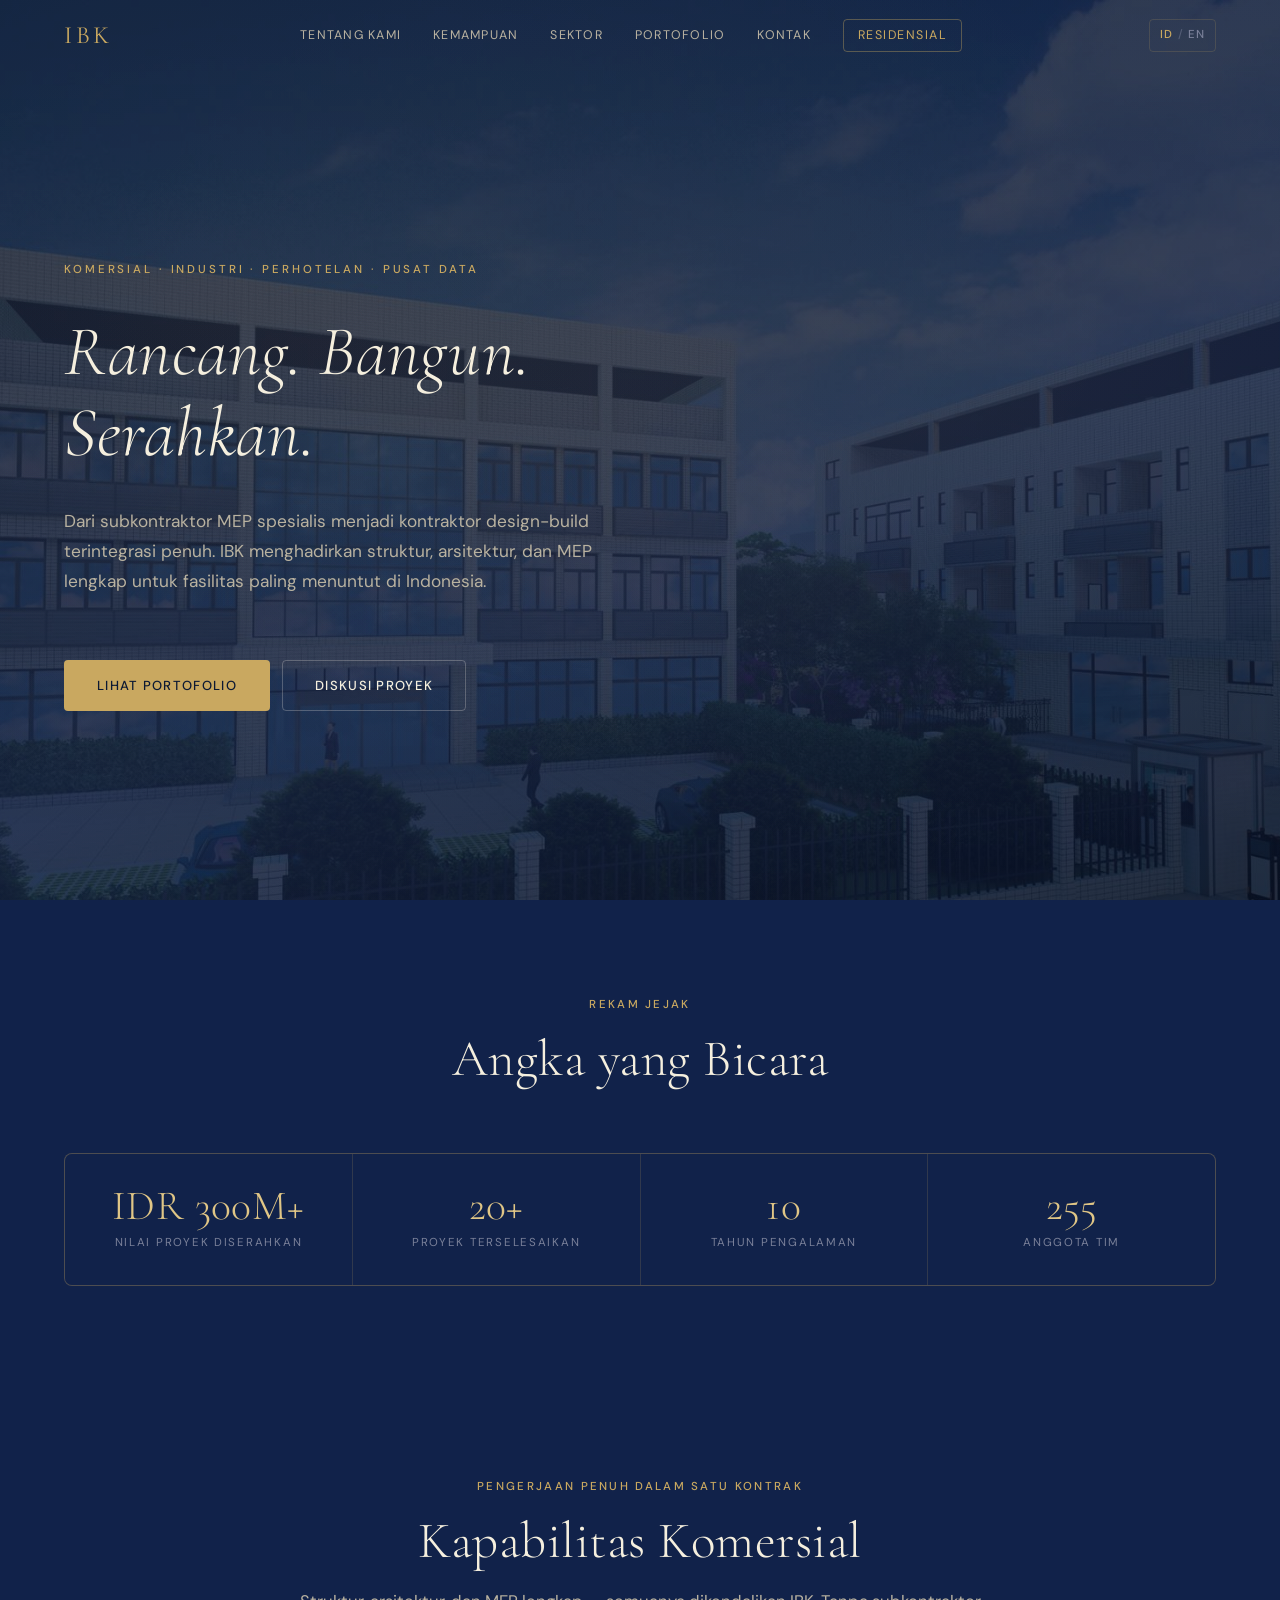
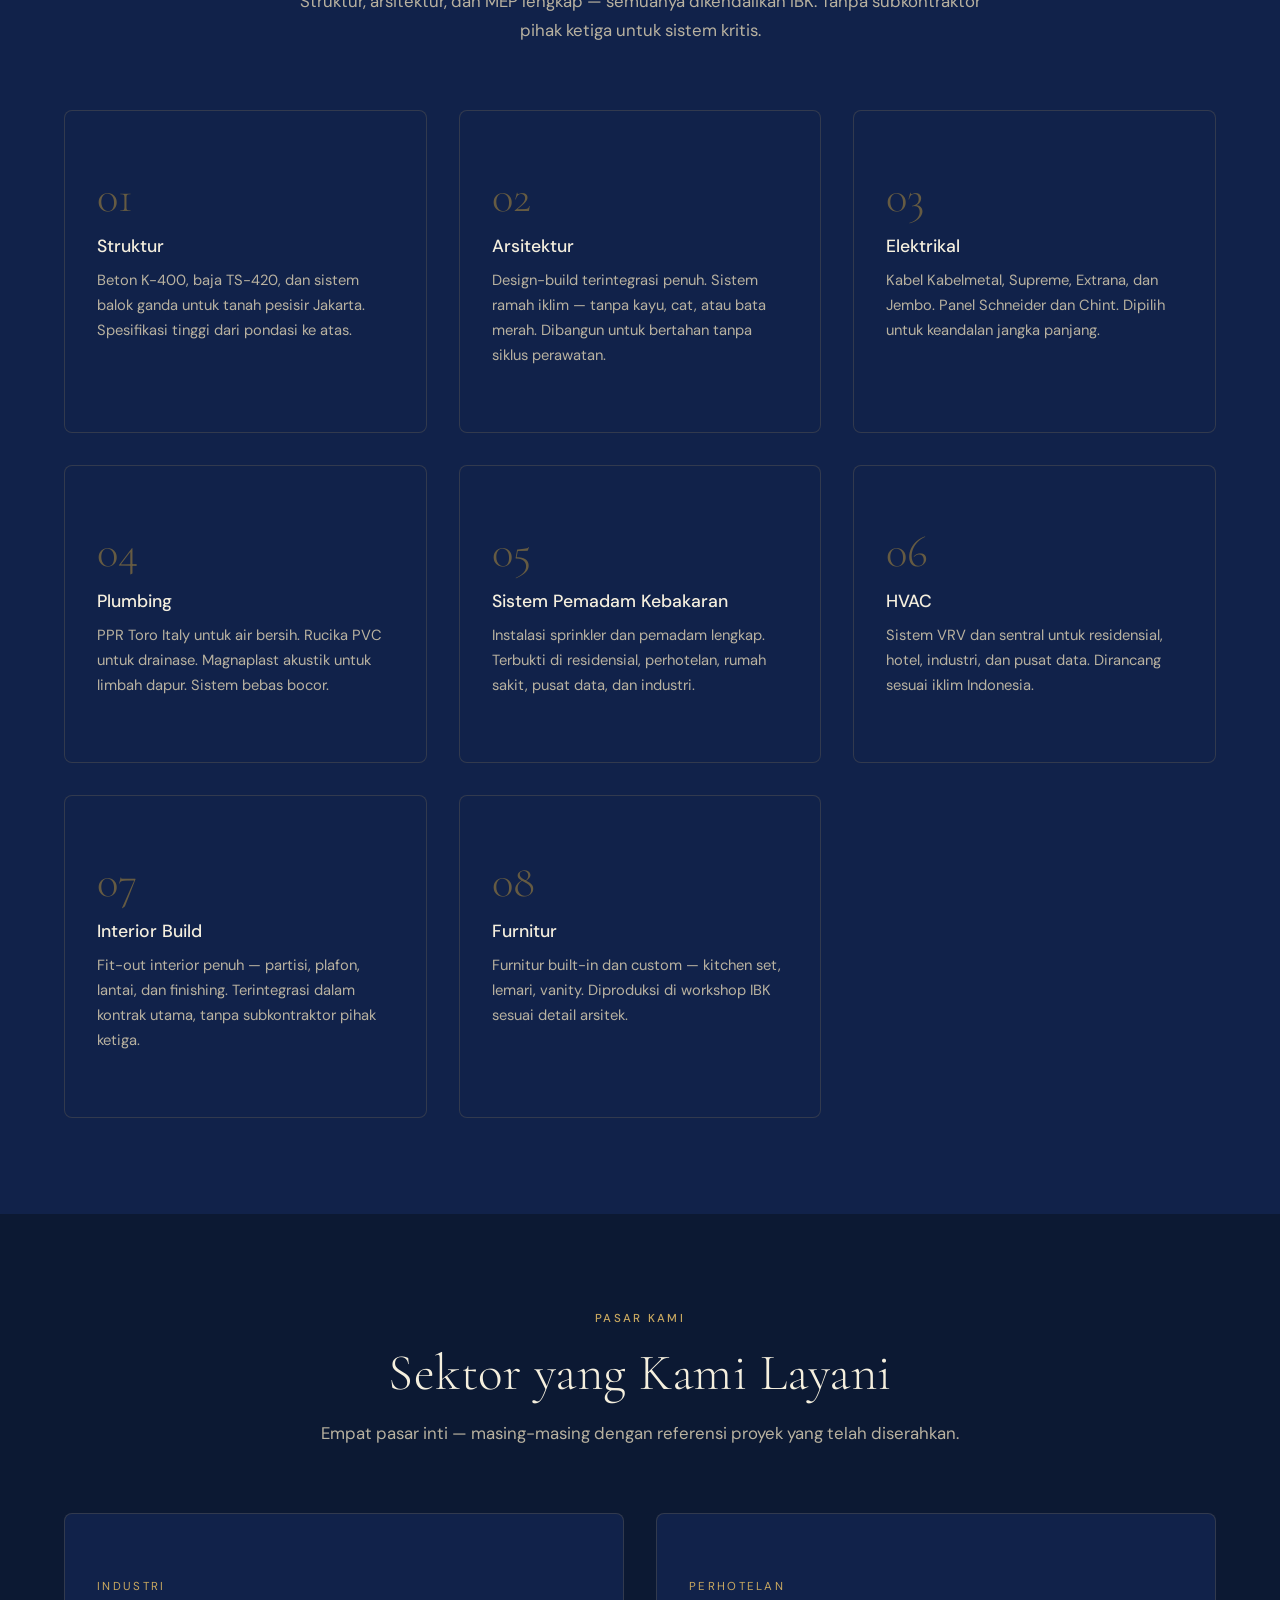
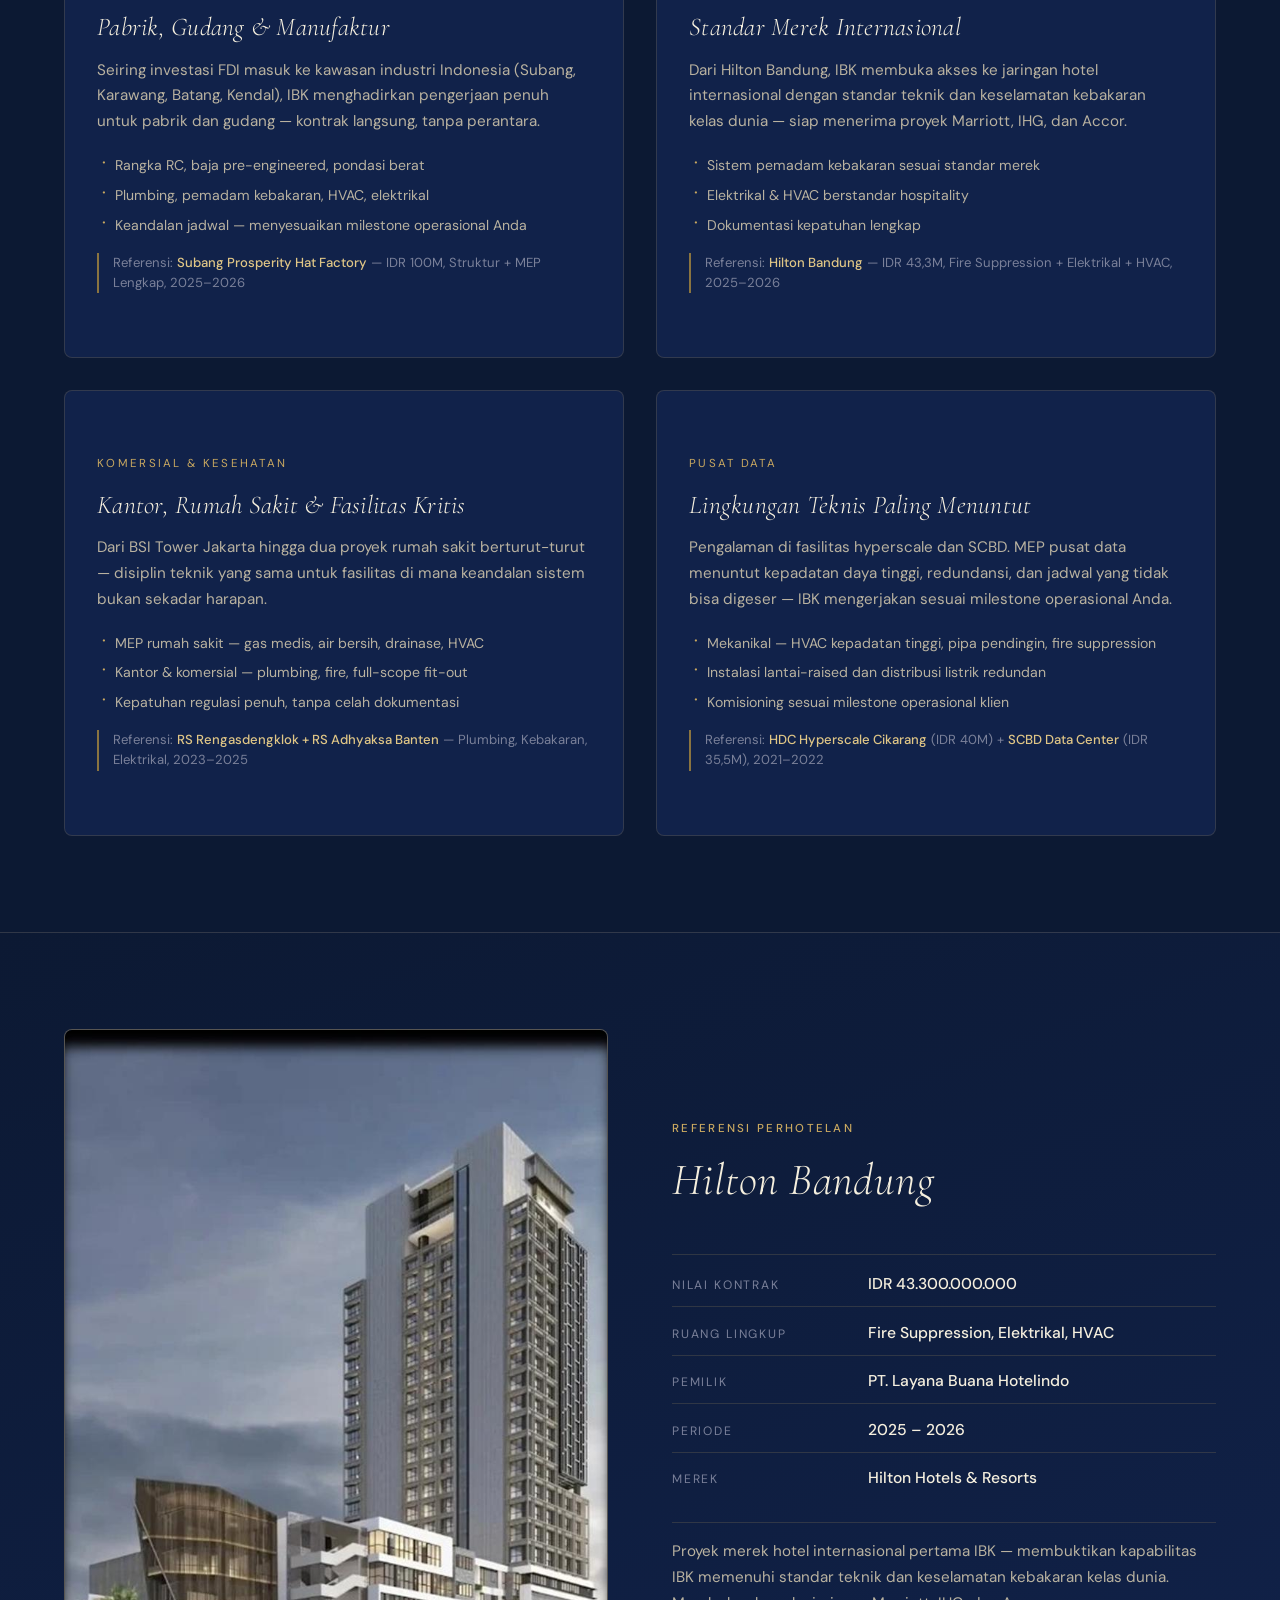
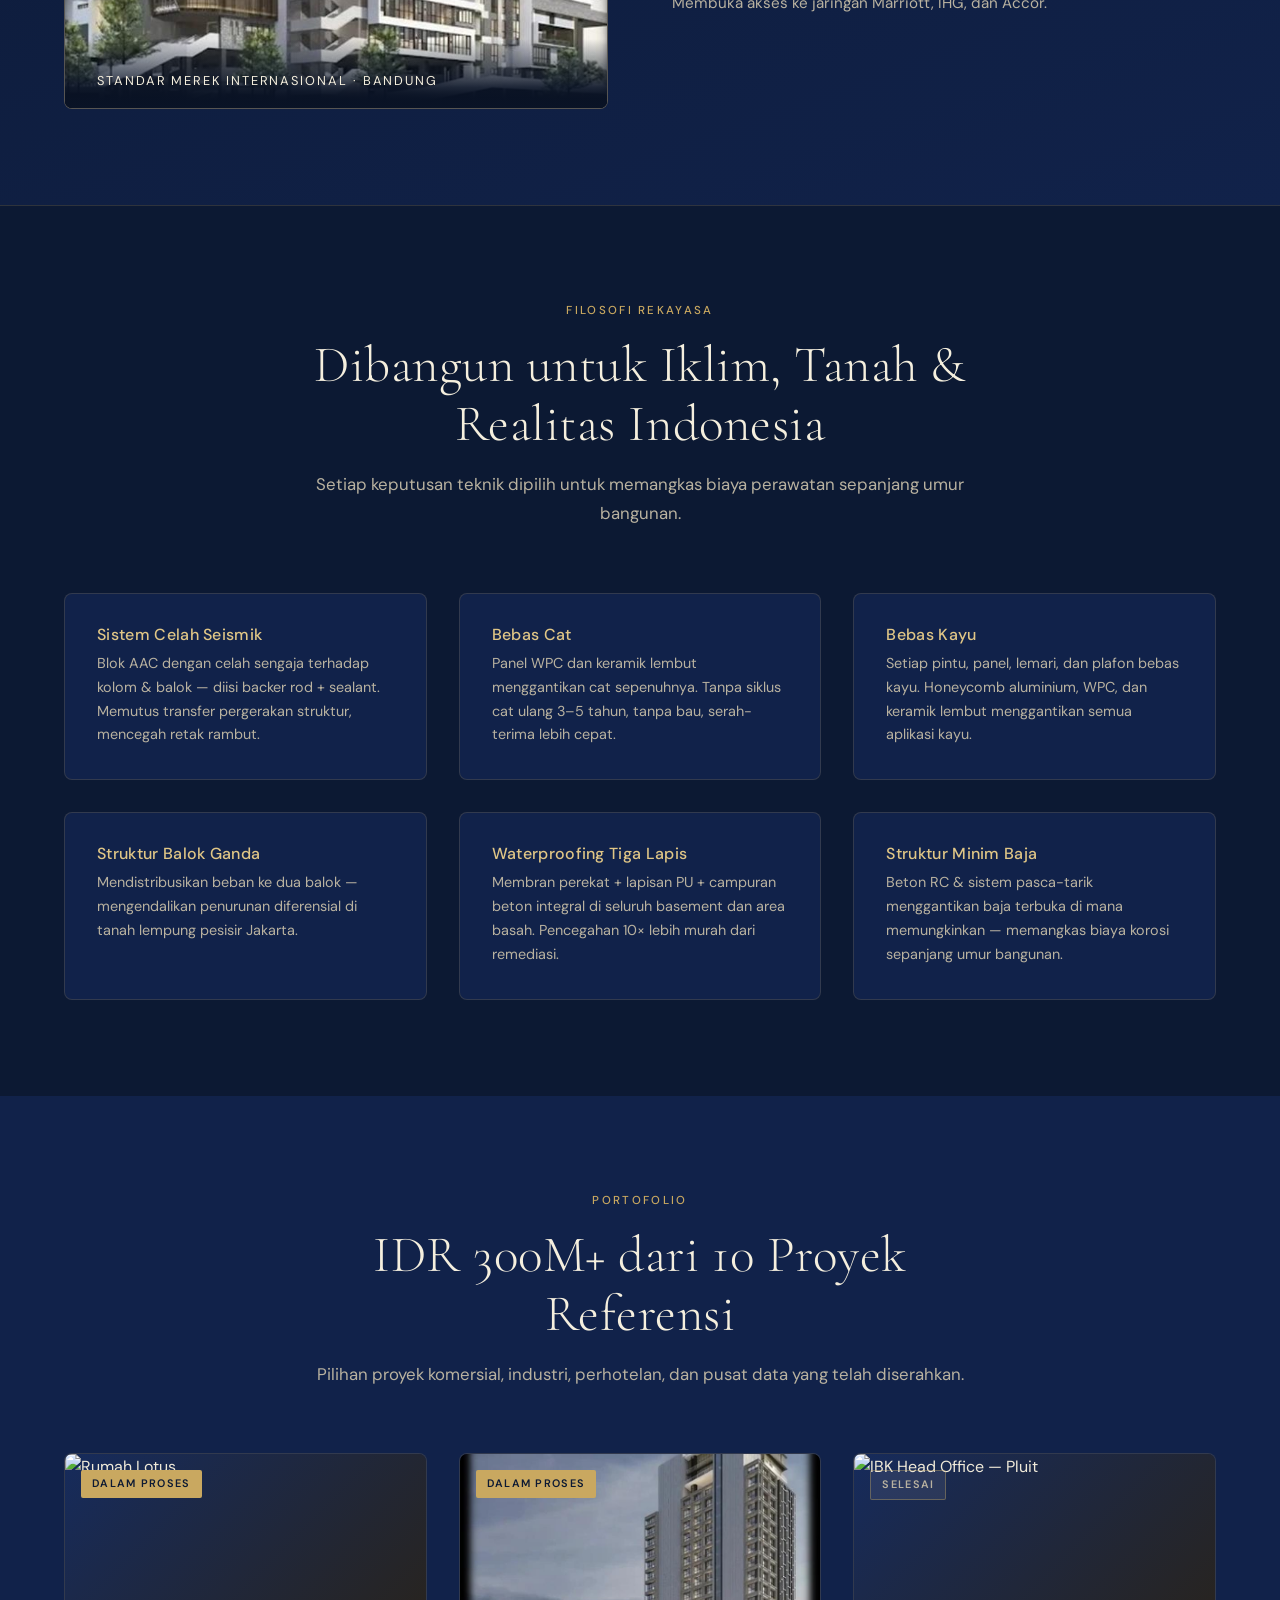
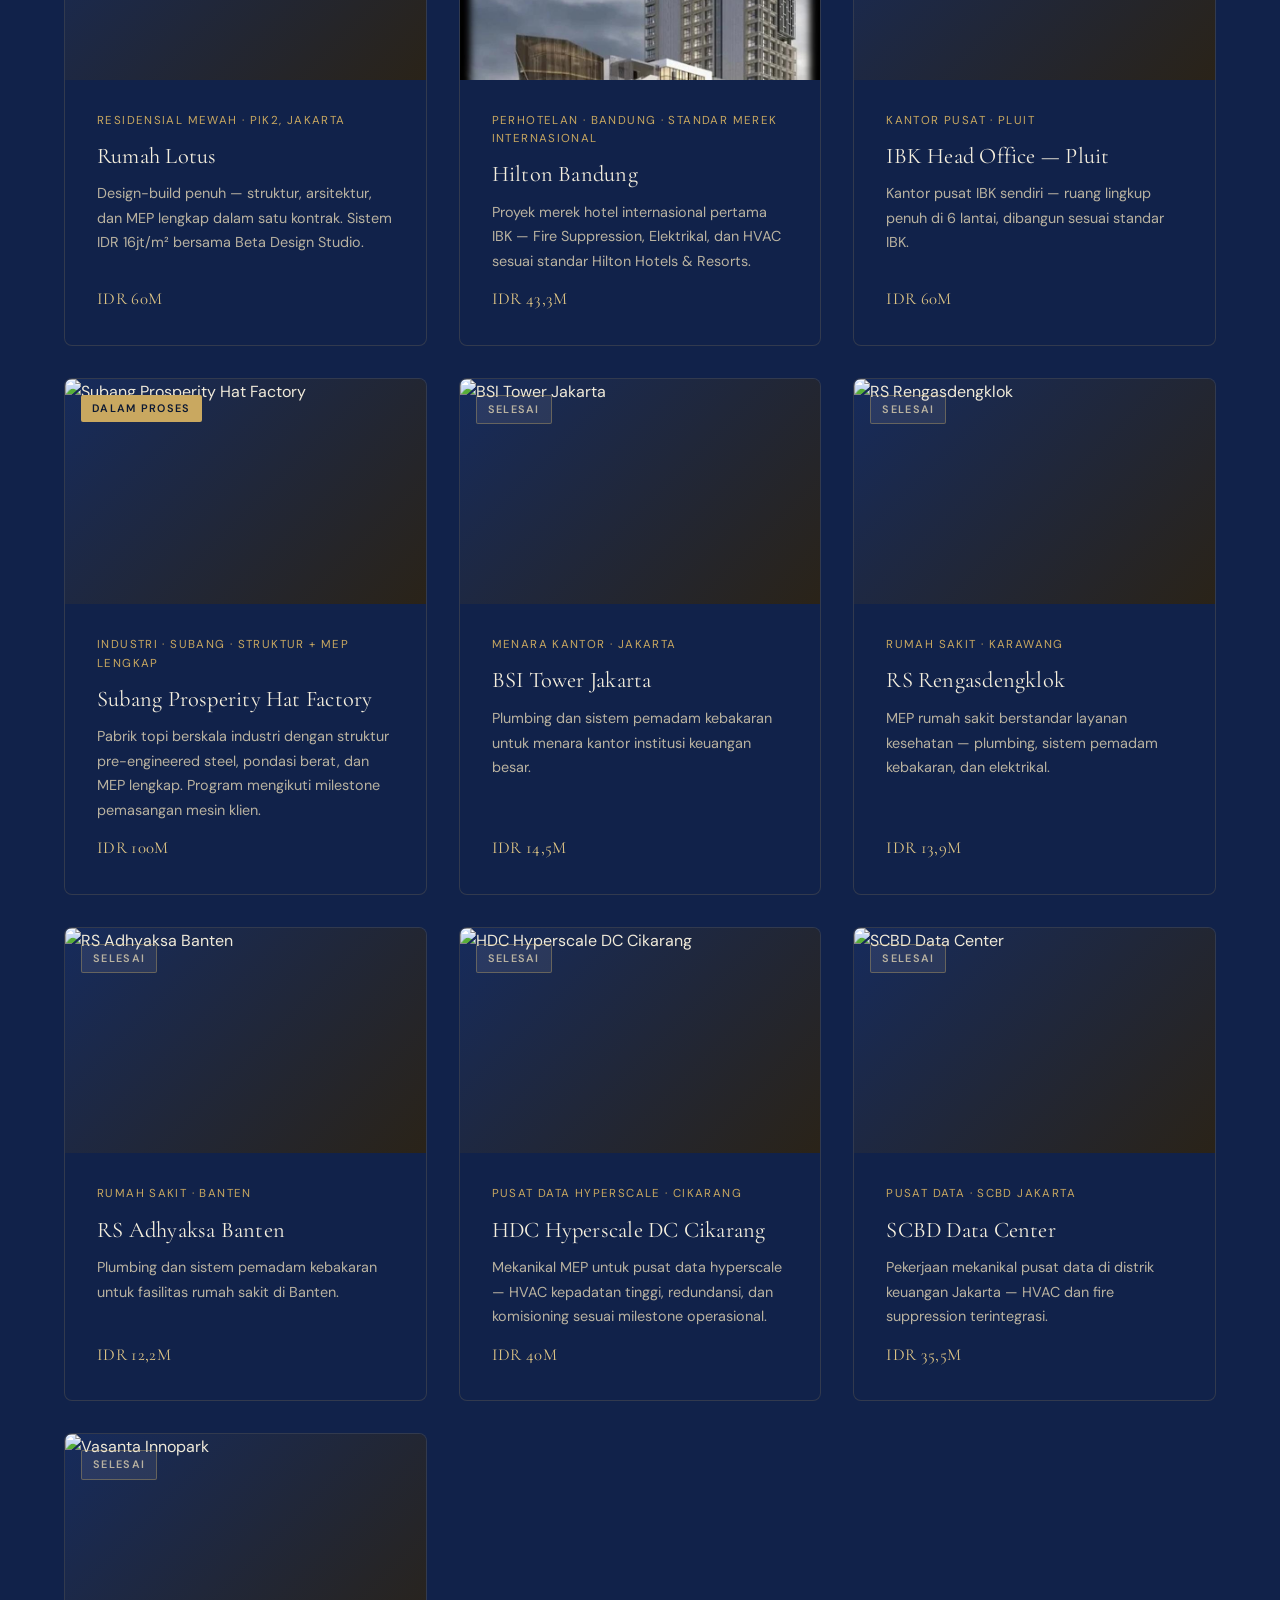
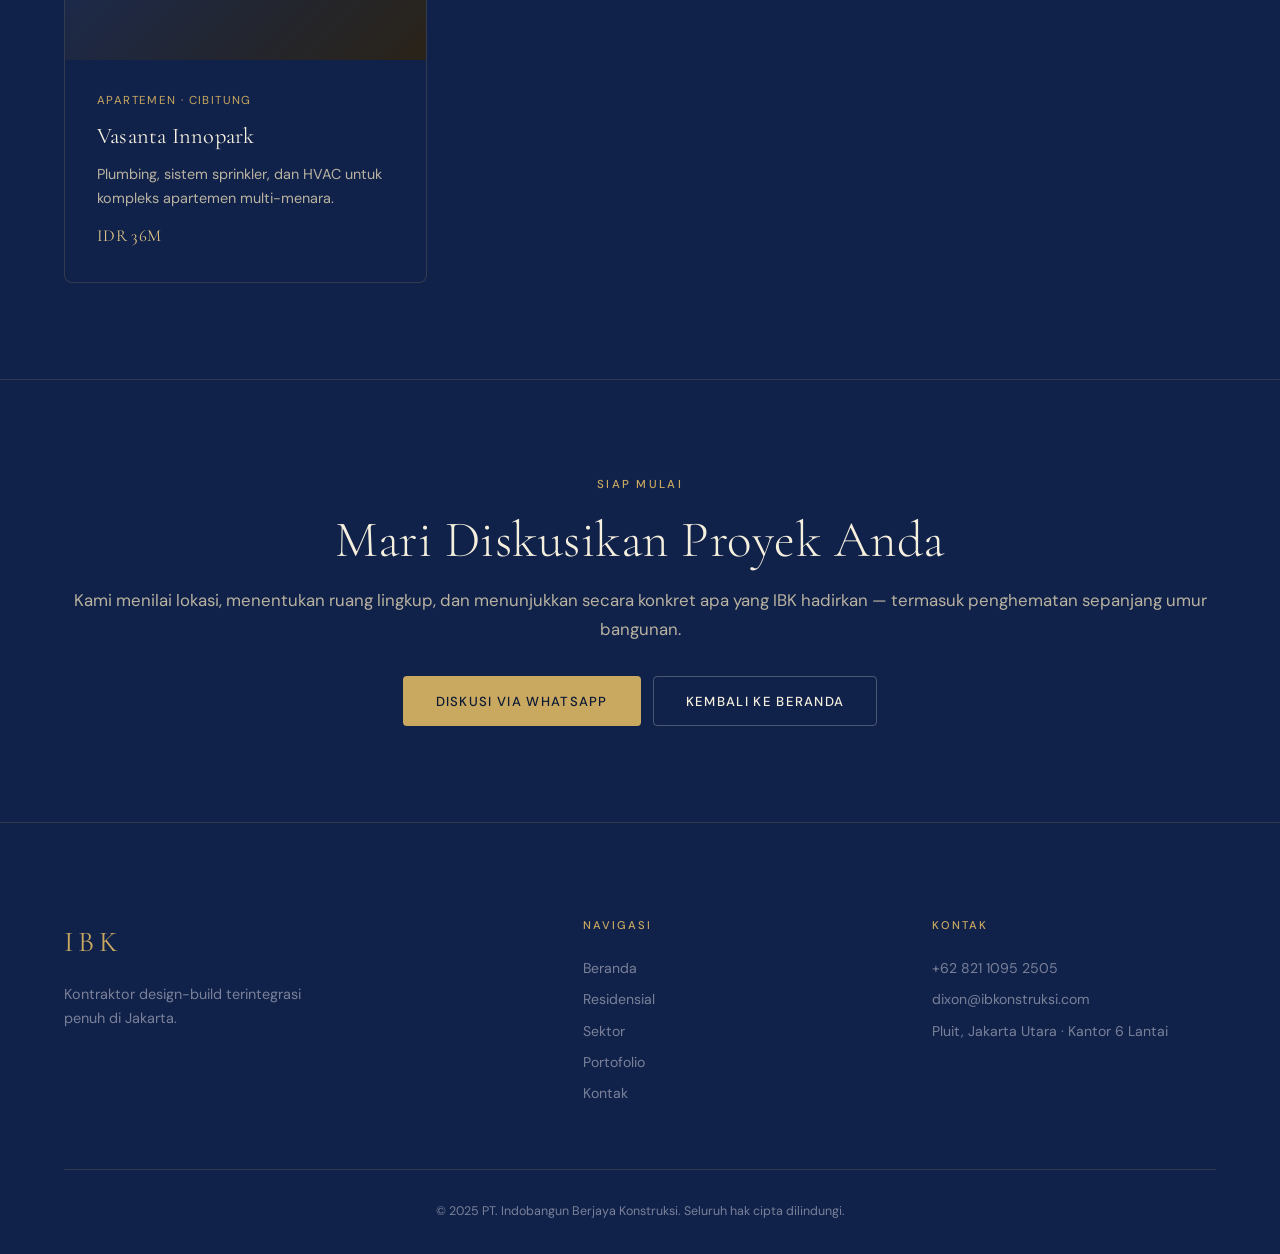
==== commercial.html @ 99d88807 "feat: add Interior Build + Furniture capabilities" ====
<!DOCTYPE html>
<html lang="id">
<head>
  <meta charset="UTF-8">
  <meta name="viewport" content="width=device-width, initial-scale=1.0">
  <meta name="description" content="IBK Komersial — kontraktor design-build untuk industri, perhotelan, rumah sakit, pusat data, dan perkantoran. IDR 300M+ proyek diserahkan.">
  <title>IBK Komersial — Industri · Perhotelan · Pusat Data</title>
  <link rel="preconnect" href="https://fonts.googleapis.com">
  <link rel="preconnect" href="https://fonts.gstatic.com" crossorigin>
  <link href="https://fonts.googleapis.com/css2?family=Cormorant+Garamond:ital,wght@0,300;0,400;0,600;1,300;1,400&family=DM+Sans:opsz,wght@9..40,300;9..40,400;9..40,500&display=swap" rel="stylesheet">
  <link rel="stylesheet" href="css/base.css">
  <link rel="stylesheet" href="css/components.css">
  <link rel="stylesheet" href="css/pages.css">
</head>
<body>

  <!-- NAV -->
  <nav class="nav" id="main-nav" role="navigation" aria-label="Main navigation">
    <div class="nav__container">
      <a href="index.html" class="nav__logo" aria-label="IBK Home">IBK</a>
      <div class="nav__links" id="nav-links">
        <a href="#stats"      class="nav__link" data-i18n="nav.about">Tentang Kami</a>
        <a href="#capabilities" class="nav__link" data-i18n="nav.capabilities">Kemampuan</a>
        <a href="#sectors"    class="nav__link" data-i18n="nav.sectors">Sektor</a>
        <a href="#portfolio"  class="nav__link" data-i18n="nav.portfolio">Portofolio</a>
        <a href="#contact"    class="nav__link" data-i18n="nav.contact">Kontak</a>
        <a href="residential.html" class="nav__link nav__link--alt" data-i18n="nav.residential">Residensial</a>
      </div>
      <div class="nav__actions">
        <button class="lang-toggle" id="lang-toggle" aria-label="Toggle language / Ganti bahasa">
          <span class="lang-toggle__option active" id="lang-id">ID</span>
          <span class="lang-toggle__divider">/</span>
          <span class="lang-toggle__option" id="lang-en">EN</span>
        </button>
        <button class="nav__hamburger" id="nav-hamburger" aria-label="Open menu" aria-expanded="false">
          <span></span><span></span><span></span>
        </button>
      </div>
    </div>
  </nav>

  <!-- HERO -->
  <section class="hero commercial-hero" id="hero" aria-label="Commercial Hero">
    <div class="hero__bg" aria-hidden="true">
      <img src="images/commercial/commercial-hero.jpg" alt="" class="hero__bg-img" loading="eager">
    </div>
    <div class="container">
      <div class="hero__content">
        <p class="hero__eyebrow" data-i18n="com.hero.eyebrow">Komersial · Industri · Perhotelan · Pusat Data</p>
        <h1 class="hero__headline" data-i18n="com.hero.headline">Rancang. Bangun.<br>Serahkan.</h1>
        <p class="hero__sub" data-i18n="com.hero.sub">Dari subkontraktor MEP spesialis menjadi kontraktor design-build terintegrasi penuh. IBK menghadirkan struktur, arsitektur, dan MEP lengkap untuk fasilitas paling menuntut di Indonesia.</p>
        <div class="hero__cta-group">
          <a href="#portfolio" class="btn btn--primary" data-i18n="com.hero.cta1">Lihat Portofolio</a>
          <a href="#contact"   class="btn btn--ghost"   data-i18n="com.hero.cta2">Diskusi Proyek</a>
        </div>
      </div>
    </div>
  </section>

  <!-- STATS -->
  <section class="section com-stats" id="stats">
    <div class="container">
      <div class="section__header">
        <p class="section__eyebrow" data-i18n="com.stats.eyebrow">Rekam Jejak</p>
        <h2 class="section__title" data-i18n="com.stats.title">Angka yang Bicara</h2>
      </div>
      <div class="com-stats-grid">
        <div class="com-stat">
          <div class="com-stat__value" data-i18n="com.stats.s1_val">IDR 300M+</div>
          <div class="com-stat__label" data-i18n="com.stats.s1_lbl">Nilai Proyek Diserahkan</div>
        </div>
        <div class="com-stat">
          <div class="com-stat__value" data-i18n="com.stats.s2_val">20+</div>
          <div class="com-stat__label" data-i18n="com.stats.s2_lbl">Proyek Terselesaikan</div>
        </div>
        <div class="com-stat">
          <div class="com-stat__value" data-i18n="com.stats.s3_val">10</div>
          <div class="com-stat__label" data-i18n="com.stats.s3_lbl">Tahun Pengalaman</div>
        </div>
        <div class="com-stat">
          <div class="com-stat__value" data-i18n="com.stats.s4_val">255</div>
          <div class="com-stat__label" data-i18n="com.stats.s4_lbl">Anggota Tim</div>
        </div>
      </div>
    </div>
  </section>

  <!-- CAPABILITIES -->
  <section class="section capabilities" id="capabilities">
    <div class="container">
      <div class="section__header">
        <p class="section__eyebrow" data-i18n="com.cap.eyebrow">Pengerjaan Penuh dalam Satu Kontrak</p>
        <h2 class="section__title" data-i18n="com.cap.title">Kapabilitas Komersial</h2>
        <p class="section__lead" data-i18n="com.cap.lead">Struktur, arsitektur, dan MEP lengkap — semuanya dikendalikan IBK. Tanpa subkontraktor pihak ketiga untuk sistem kritis.</p>
      </div>
      <div class="diff-grid">
        <article class="diff-card">
          <div class="diff-card__icon" aria-hidden="true">01</div>
          <h3 class="diff-card__title" data-i18n="com.cap.c1_title">Struktur</h3>
          <p class="diff-card__text" data-i18n="com.cap.c1_text">Beton K-400, baja TS-420, dan sistem balok ganda untuk tanah pesisir Jakarta. Spesifikasi tinggi dari pondasi ke atas.</p>
        </article>
        <article class="diff-card">
          <div class="diff-card__icon" aria-hidden="true">02</div>
          <h3 class="diff-card__title" data-i18n="com.cap.c2_title">Arsitektur</h3>
          <p class="diff-card__text" data-i18n="com.cap.c2_text">Design-build terintegrasi penuh. Sistem ramah iklim — tanpa kayu, cat, atau bata merah.</p>
        </article>
        <article class="diff-card">
          <div class="diff-card__icon" aria-hidden="true">03</div>
          <h3 class="diff-card__title" data-i18n="com.cap.c3_title">Elektrikal</h3>
          <p class="diff-card__text" data-i18n="com.cap.c3_text">Kabel Kabelmetal, Supreme, Extrana, dan Jembo. Panel Schneider dan Chint. Dipilih untuk keandalan jangka panjang.</p>
        </article>
        <article class="diff-card">
          <div class="diff-card__icon" aria-hidden="true">04</div>
          <h3 class="diff-card__title" data-i18n="com.cap.c4_title">Plumbing</h3>
          <p class="diff-card__text" data-i18n="com.cap.c4_text">PPR Toro Italy untuk air bersih. Rucika PVC untuk drainase. Magnaplast akustik untuk limbah dapur.</p>
        </article>
        <article class="diff-card">
          <div class="diff-card__icon" aria-hidden="true">05</div>
          <h3 class="diff-card__title" data-i18n="com.cap.c5_title">Sistem Pemadam Kebakaran</h3>
          <p class="diff-card__text" data-i18n="com.cap.c5_text">Instalasi sprinkler dan pemadam lengkap. Terbukti di residensial, perhotelan, rumah sakit, pusat data, dan industri.</p>
        </article>
        <article class="diff-card">
          <div class="diff-card__icon" aria-hidden="true">06</div>
          <h3 class="diff-card__title" data-i18n="com.cap.c6_title">HVAC</h3>
          <p class="diff-card__text" data-i18n="com.cap.c6_text">Sistem VRV dan sentral untuk residensial, hotel, industri, dan pusat data.</p>
        </article>
        <article class="diff-card">
          <div class="diff-card__icon" aria-hidden="true">07</div>
          <h3 class="diff-card__title" data-i18n="com.cap.c7_title">Interior Build</h3>
          <p class="diff-card__text" data-i18n="com.cap.c7_text">Fit-out interior penuh — partisi, plafon, lantai, dan finishing. Terintegrasi dalam kontrak utama, tanpa subkontraktor pihak ketiga.</p>
        </article>
        <article class="diff-card">
          <div class="diff-card__icon" aria-hidden="true">08</div>
          <h3 class="diff-card__title" data-i18n="com.cap.c8_title">Furnitur</h3>
          <p class="diff-card__text" data-i18n="com.cap.c8_text">Furnitur built-in dan custom — kitchen set, lemari, vanity. Diproduksi di workshop IBK sesuai detail arsitek.</p>
        </article>
      </div>
    </div>
  </section>

  <!-- SECTORS -->
  <section class="section com-sectors" id="sectors">
    <div class="container">
      <div class="section__header">
        <p class="section__eyebrow" data-i18n="com.sect.eyebrow">Pasar Kami</p>
        <h2 class="section__title" data-i18n="com.sect.title">Sektor yang Kami Layani</h2>
        <p class="section__lead" data-i18n="com.sect.lead">Empat pasar inti — masing-masing dengan referensi proyek yang telah diserahkan.</p>
      </div>
      <div class="sector-grid">

        <article class="sector-card">
          <p class="sector-card__eyebrow" data-i18n="com.sect.ind_eyebrow">Industri</p>
          <h3 class="sector-card__title" data-i18n="com.sect.ind_title">Pabrik, Gudang &amp; Manufaktur</h3>
          <p class="sector-card__text" data-i18n="com.sect.ind_text">Seiring investasi FDI masuk ke kawasan industri Indonesia (Subang, Karawang, Batang, Kendal), IBK menghadirkan pengerjaan penuh untuk pabrik dan gudang — kontrak langsung, tanpa perantara.</p>
          <ul class="sector-card__list">
            <li data-i18n="com.sect.ind_l1">Rangka RC, baja pre-engineered, pondasi berat</li>
            <li data-i18n="com.sect.ind_l2">Plumbing, pemadam kebakaran, HVAC, elektrikal</li>
            <li data-i18n="com.sect.ind_l3">Keandalan jadwal — menyesuaikan milestone operasional Anda</li>
          </ul>
          <p class="sector-card__ref" data-i18n="com.sect.ind_ref">Referensi: <strong>Subang Prosperity Hat Factory</strong> — IDR 100M, Struktur + MEP Lengkap, 2025–2026</p>
        </article>

        <article class="sector-card">
          <p class="sector-card__eyebrow" data-i18n="com.sect.hosp_eyebrow">Perhotelan</p>
          <h3 class="sector-card__title" data-i18n="com.sect.hosp_title">Standar Merek Internasional</h3>
          <p class="sector-card__text" data-i18n="com.sect.hosp_text">Dari Hilton Bandung, IBK membuka akses ke jaringan hotel internasional dengan standar teknik dan keselamatan kebakaran kelas dunia — siap menerima proyek Marriott, IHG, dan Accor.</p>
          <ul class="sector-card__list">
            <li data-i18n="com.sect.hosp_l1">Sistem pemadam kebakaran sesuai standar merek</li>
            <li data-i18n="com.sect.hosp_l2">Elektrikal &amp; HVAC berstandar hospitality</li>
            <li data-i18n="com.sect.hosp_l3">Dokumentasi kepatuhan lengkap</li>
          </ul>
          <p class="sector-card__ref" data-i18n="com.sect.hosp_ref">Referensi: <strong>Hilton Bandung</strong> — IDR 43,3M, Fire Suppression + Elektrikal + HVAC, 2025–2026</p>
        </article>

        <article class="sector-card">
          <p class="sector-card__eyebrow" data-i18n="com.sect.com_eyebrow">Komersial &amp; Kesehatan</p>
          <h3 class="sector-card__title" data-i18n="com.sect.com_title">Kantor, Rumah Sakit &amp; Fasilitas Kritis</h3>
          <p class="sector-card__text" data-i18n="com.sect.com_text">Dari BSI Tower Jakarta hingga dua proyek rumah sakit berturut-turut — disiplin teknik yang sama untuk fasilitas di mana keandalan sistem bukan sekadar harapan.</p>
          <ul class="sector-card__list">
            <li data-i18n="com.sect.com_l1">MEP rumah sakit — gas medis, air bersih, drainase, HVAC</li>
            <li data-i18n="com.sect.com_l2">Kantor &amp; komersial — plumbing, fire, full-scope fit-out</li>
            <li data-i18n="com.sect.com_l3">Kepatuhan regulasi penuh, tanpa celah dokumentasi</li>
          </ul>
          <p class="sector-card__ref" data-i18n="com.sect.com_ref">Referensi: <strong>RS Rengasdengklok + RS Adhyaksa Banten</strong> — Plumbing, Kebakaran, Elektrikal, 2023–2025</p>
        </article>

        <article class="sector-card">
          <p class="sector-card__eyebrow" data-i18n="com.sect.dc_eyebrow">Pusat Data</p>
          <h3 class="sector-card__title" data-i18n="com.sect.dc_title">Lingkungan Teknis Paling Menuntut</h3>
          <p class="sector-card__text" data-i18n="com.sect.dc_text">Pengalaman di fasilitas hyperscale dan SCBD. MEP pusat data menuntut kepadatan daya tinggi, redundansi, dan jadwal yang tidak bisa digeser.</p>
          <ul class="sector-card__list">
            <li data-i18n="com.sect.dc_l1">Mekanikal — HVAC kepadatan tinggi, pipa pendingin, fire suppression</li>
            <li data-i18n="com.sect.dc_l2">Instalasi lantai-raised dan distribusi listrik redundan</li>
            <li data-i18n="com.sect.dc_l3">Komisioning sesuai milestone operasional klien</li>
          </ul>
          <p class="sector-card__ref" data-i18n="com.sect.dc_ref">Referensi: <strong>HDC Hyperscale Cikarang</strong> (IDR 40M) + <strong>SCBD Data Center</strong> (IDR 35,5M), 2021–2022</p>
        </article>

      </div>
    </div>
  </section>

  <!-- FLAGSHIP HOSPITALITY REFERENCE -->
  <section class="section com-flagship" id="flagship" aria-label="Flagship hospitality reference">
    <div class="container">
      <div class="flagship-grid">
        <div class="flagship-media">
          <img src="images/commercial/hilton-bandung.jpg" alt="Hilton Bandung" loading="lazy">
          <p class="flagship-media__caption" data-i18n="com.flag.caption">Standar Merek Internasional · Bandung</p>
        </div>
        <div class="flagship-body">
          <p class="section__eyebrow" data-i18n="com.flag.eyebrow">Referensi Perhotelan</p>
          <h2 class="section__title" data-i18n="com.flag.title">Hilton Bandung</h2>
          <dl class="flagship-dl">
            <div><dt data-i18n="com.flag.l_value">Nilai Kontrak</dt><dd data-i18n="com.flag.v_value">IDR 43.300.000.000</dd></div>
            <div><dt data-i18n="com.flag.l_scope">Ruang Lingkup</dt><dd data-i18n="com.flag.v_scope">Fire Suppression, Elektrikal, HVAC</dd></div>
            <div><dt data-i18n="com.flag.l_owner">Pemilik</dt><dd data-i18n="com.flag.v_owner">PT. Layana Buana Hotelindo</dd></div>
            <div><dt data-i18n="com.flag.l_period">Periode</dt><dd data-i18n="com.flag.v_period">2025 – 2026</dd></div>
            <div><dt data-i18n="com.flag.l_brand">Merek</dt><dd data-i18n="com.flag.v_brand">Hilton Hotels &amp; Resorts</dd></div>
          </dl>
          <p class="flagship-significance" data-i18n="com.flag.significance">Proyek merek hotel internasional pertama IBK — membuktikan kapabilitas IBK memenuhi standar teknik dan keselamatan kebakaran kelas dunia. Membuka akses ke jaringan Marriott, IHG, dan Accor.</p>
        </div>
      </div>
    </div>
  </section>

  <!-- ENGINEERING -->
  <section class="section com-engineering" id="engineering">
    <div class="container">
      <div class="section__header">
        <p class="section__eyebrow" data-i18n="com.eng.eyebrow">Filosofi Rekayasa</p>
        <h2 class="section__title" data-i18n="com.eng.title">Dibangun untuk Iklim, Tanah &amp; Realitas Indonesia</h2>
        <p class="section__lead" data-i18n="com.eng.lead">Setiap keputusan teknik dipilih untuk memangkas biaya perawatan sepanjang umur bangunan.</p>
      </div>
      <div class="eng-grid">
        <article class="eng-card"><h3 class="eng-card__title" data-i18n="com.eng.e1_title">Sistem Celah Seismik</h3><p class="eng-card__text" data-i18n="com.eng.e1_text">Blok AAC dengan celah sengaja terhadap kolom &amp; balok — diisi backer rod + sealant.</p></article>
        <article class="eng-card"><h3 class="eng-card__title" data-i18n="com.eng.e2_title">Bebas Cat</h3><p class="eng-card__text" data-i18n="com.eng.e2_text">Panel WPC dan keramik lembut menggantikan cat sepenuhnya.</p></article>
        <article class="eng-card"><h3 class="eng-card__title" data-i18n="com.eng.e3_title">Bebas Kayu</h3><p class="eng-card__text" data-i18n="com.eng.e3_text">Setiap pintu, panel, lemari, dan plafon bebas kayu.</p></article>
        <article class="eng-card"><h3 class="eng-card__title" data-i18n="com.eng.e4_title">Struktur Balok Ganda</h3><p class="eng-card__text" data-i18n="com.eng.e4_text">Mendistribusikan beban ke dua balok — mengendalikan penurunan diferensial.</p></article>
        <article class="eng-card"><h3 class="eng-card__title" data-i18n="com.eng.e5_title">Waterproofing Tiga Lapis</h3><p class="eng-card__text" data-i18n="com.eng.e5_text">Membran perekat + lapisan PU + campuran beton integral.</p></article>
        <article class="eng-card"><h3 class="eng-card__title" data-i18n="com.eng.e6_title">Struktur Minim Baja</h3><p class="eng-card__text" data-i18n="com.eng.e6_text">Beton RC &amp; sistem pasca-tarik menggantikan baja terbuka.</p></article>
      </div>
    </div>
  </section>

  <!-- PORTFOLIO -->
  <section class="section com-portfolio" id="portfolio">
    <div class="container">
      <div class="section__header">
        <p class="section__eyebrow" data-i18n="com.port.eyebrow">Portofolio</p>
        <h2 class="section__title" data-i18n="com.port.title">IDR 300M+ dari 10 Proyek Referensi</h2>
        <p class="section__lead" data-i18n="com.port.lead">Pilihan proyek komersial, industri, perhotelan, dan pusat data yang telah diserahkan.</p>
      </div>
      <div class="projects-grid" data-projects-grid data-track="commercial"></div>
    </div>
  </section>

  <!-- CONTACT / CTA -->
  <section class="section com-cta" id="contact">
    <div class="container">
      <p class="section__eyebrow" data-i18n="com.cta.eyebrow">Siap Mulai</p>
      <h2 class="section__title" data-i18n="com.cta.title">Mari Diskusikan Proyek Anda</h2>
      <p class="section__lead" data-i18n="com.cta.sub">Kami menilai lokasi, menentukan ruang lingkup, dan menunjukkan secara konkret apa yang IBK hadirkan — termasuk penghematan sepanjang umur bangunan.</p>
      <div class="com-cta__actions">
        <a href="https://wa.me/6282110952505?text=Halo%20IBK%2C%20saya%20tertarik%20mendiskusikan%20proyek%20komersial."
           class="btn btn--primary" target="_blank" rel="noopener noreferrer"
           data-i18n="com.cta.primary">Diskusi via WhatsApp</a>
        <a href="index.html" class="btn btn--ghost" data-i18n="com.cta.secondary">Kembali ke Beranda</a>
      </div>
    </div>
  </section>

  <!-- FOOTER -->
  <footer class="footer" role="contentinfo">
    <div class="container">
      <div class="footer__grid">
        <div class="footer__brand">
          <a href="index.html" class="footer__logo" aria-label="IBK Home">IBK</a>
          <p class="footer__tagline" data-i18n="footer.tagline">Kontraktor design-build terintegrasi penuh di Jakarta.</p>
        </div>
        <nav class="footer__links" aria-label="Footer navigation">
          <h5 class="footer__links-title" data-i18n="footer.nav_title">Navigasi</h5>
          <a href="index.html"        data-i18n="nav.home">Beranda</a>
          <a href="residential.html"  data-i18n="nav.residential">Residensial</a>
          <a href="#sectors"          data-i18n="nav.sectors">Sektor</a>
          <a href="#portfolio"        data-i18n="nav.portfolio">Portofolio</a>
          <a href="#contact"          data-i18n="nav.contact">Kontak</a>
        </nav>
        <div class="footer__contact">
          <h5 class="footer__links-title" data-i18n="footer.contact_title">Kontak</h5>
          <a href="https://wa.me/6282110952505">+62 821 1095 2505</a>
          <a href="mailto:dixon@ibkonstruksi.com">dixon@ibkonstruksi.com</a>
          <span data-i18n="contact.address">Jakarta Selatan, DKI Jakarta</span>
        </div>
      </div>
      <div class="footer__bottom">
        <p data-i18n="footer.copyright">© 2025 PT. Indobangun Berjaya Konstruksi. Seluruh hak cipta dilindungi.</p>
      </div>
    </div>
  </footer>

  <script src="js/i18n.js"></script>
  <script src="js/nav.js"></script>
  <script src="js/projects-grid.js"></script>
  <script src="js/main.js"></script>
</body>
</html>
---- css/base.css ----
/* ============================================================
   base.css — CSS variables, reset, typography, layout primitives
   IBK Website
   ============================================================ */

/* ── Design tokens ──────────────────────────────────────── */
:root {
  /* Colours — matched to IBK 2026 company profile (navy + gold) */
  --c-dark:        #0c1933;
  --c-dark-2:      #11224a;
  --c-dark-3:      #162b5c;
  --c-gold:        #c9a860;
  --c-gold-light:  #e0c686;
  --c-gold-dim:    #8a7440;
  --c-cream:       #f5efde;
  --c-cream-dark:  #e9dfc5;
  --c-text-1:      #f0ead9;
  --c-text-2:      #b9b2a0;
  --c-text-3:      #7a8099;
  --c-border:      rgba(201, 168, 96, 0.18);
  --c-border-mid:  rgba(201, 168, 96, 0.38);
  /* IBK brand accent (logo badge) */
  --c-brand-red:   #e31e24;
  --c-brand-blue:  #1e9de3;

  /* Typography */
  --font-serif: 'Cormorant Garamond', Georgia, 'Times New Roman', serif;
  --font-sans:  'DM Sans', -apple-system, BlinkMacSystemFont, system-ui, sans-serif;

  /* Spacing */
  --space-xs:  0.5rem;
  --space-sm:  1rem;
  --space-md:  2rem;
  --space-lg:  4rem;
  --space-xl:  6rem;
  --space-2xl: 9rem;

  /* Layout */
  --container-max: 1200px;
  --container-pad: 1.5rem;
  --nav-h:         72px;

  /* Motion */
  --ease:   cubic-bezier(0.25, 0.46, 0.45, 0.94);
  --t-fast: 150ms;
  --t-mid:  300ms;
  --t-slow: 500ms;

  /* Radius */
  --r-sm: 4px;
  --r-md: 8px;
  --r-lg: 16px;
}

/* ── Reset ──────────────────────────────────────────────── */
*, *::before, *::after { box-sizing: border-box; margin: 0; padding: 0; }
html { scroll-behavior: smooth; -webkit-text-size-adjust: 100%; }
body {
  background-color: var(--c-dark);
  color: var(--c-text-1);
  font-family: var(--font-sans);
  font-size: 1rem;
  line-height: 1.6;
  -webkit-font-smoothing: antialiased;
  -moz-osx-font-smoothing: grayscale;
  overflow-x: hidden;
}
img, video, svg { display: block; max-width: 100%; }
a { color: inherit; text-decoration: none; }
button { cursor: pointer; border: none; background: none; font: inherit; color: inherit; }
input, textarea, select { font: inherit; color: inherit; }
ul, ol { list-style: none; }
table { border-collapse: collapse; width: 100%; }

/* ── Typography ─────────────────────────────────────────── */
h1, h2, h3, h4, h5 {
  font-family: var(--font-serif);
  font-weight: 300;
  line-height: 1.15;
  letter-spacing: 0.01em;
  color: var(--c-cream);
}
h1 { font-size: clamp(2.6rem, 5.5vw, 5rem); font-style: italic; }
h2 { font-size: clamp(2rem, 4vw, 3.2rem); }
h3 { font-size: clamp(1.4rem, 2.5vw, 2rem); }
h4 { font-size: 1.05rem; font-weight: 400; font-family: var(--font-sans); }
h5 { font-size: 0.9rem; font-weight: 500; font-family: var(--font-sans); }

/* ── Container ──────────────────────────────────────────── */
.container {
  width: 100%;
  max-width: var(--container-max);
  margin: 0 auto;
  padding-left: var(--container-pad);
  padding-right: var(--container-pad);
}

/* ── Section base ───────────────────────────────────────── */
.section {
  padding-top: var(--space-xl);
  padding-bottom: var(--space-xl);
}
.section__header {
  text-align: center;
  max-width: 700px;
  margin: 0 auto var(--space-lg);
}
.section__eyebrow {
  font-family: var(--font-sans);
  font-size: 0.72rem;
  font-weight: 500;
  letter-spacing: 0.2em;
  text-transform: uppercase;
  color: var(--c-gold);
  margin-bottom: var(--space-sm);
}
.section__title {
  color: var(--c-cream);
  margin-bottom: var(--space-sm);
}
.section__lead {
  color: var(--c-text-2);
  font-size: 1.05rem;
  line-height: 1.75;
}

/* ── Buttons ────────────────────────────────────────────── */
.btn {
  display: inline-flex;
  align-items: center;
  justify-content: center;
  gap: 0.5rem;
  padding: 0.85rem 2rem;
  font-family: var(--font-sans);
  font-size: 0.82rem;
  font-weight: 500;
  letter-spacing: 0.1em;
  text-transform: uppercase;
  border-radius: var(--r-sm);
  border: 1px solid transparent;
  transition: all var(--t-mid) var(--ease);
  white-space: nowrap;
  cursor: pointer;
}
.btn--primary {
  background: var(--c-gold);
  color: var(--c-dark);
}
.btn--primary:hover {
  background: var(--c-gold-light);
  transform: translateY(-1px);
  box-shadow: 0 10px 30px -10px rgba(160, 133, 72, 0.4);
}
.btn--ghost {
  background: transparent;
  color: var(--c-cream);
  border-color: rgba(245, 240, 232, 0.25);
}
.btn--ghost:hover {
  border-color: var(--c-gold);
  color: var(--c-gold-light);
}
.btn--outline {
  background: transparent;
  color: var(--c-gold);
  border-color: var(--c-gold-dim);
  padding: 0.7rem 1.5rem;
  font-size: 0.78rem;
  align-self: flex-start;
}
.btn--outline:hover {
  background: rgba(160, 133, 72, 0.08);
  border-color: var(--c-gold);
}
.btn--full { width: 100%; }

/* ── Utilities ──────────────────────────────────────────── */
.visually-hidden {
  position: absolute;
  width: 1px; height: 1px;
  padding: 0; margin: -1px;
  overflow: hidden;
  clip: rect(0, 0, 0, 0);
  white-space: nowrap;
  border: 0;
}
---- css/components.css ----
/* ============================================================
   components.css — nav, cards, form, footer
   ============================================================ */

/* ── Navigation ─────────────────────────────────────────── */
.nav {
  position: fixed;
  top: 0; left: 0; right: 0;
  z-index: 100;
  height: var(--nav-h);
  display: flex;
  align-items: center;
  transition: background var(--t-mid) var(--ease),
              box-shadow var(--t-mid) var(--ease),
              border-color var(--t-mid) var(--ease);
  border-bottom: 1px solid transparent;
}
.nav.scrolled {
  background: rgba(26, 20, 16, 0.94);
  backdrop-filter: blur(14px);
  -webkit-backdrop-filter: blur(14px);
  border-bottom-color: var(--c-border);
}
.nav__container {
  width: 100%;
  max-width: var(--container-max);
  margin: 0 auto;
  padding: 0 var(--container-pad);
  display: flex;
  align-items: center;
  justify-content: space-between;
  gap: var(--space-md);
}
.nav__logo {
  font-family: var(--font-serif);
  font-size: 1.55rem;
  font-weight: 400;
  letter-spacing: 0.15em;
  color: var(--c-gold);
  flex-shrink: 0;
}
.nav__links {
  display: flex;
  align-items: center;
  gap: var(--space-md);
}
.nav__link {
  font-size: 0.78rem;
  font-weight: 400;
  letter-spacing: 0.1em;
  text-transform: uppercase;
  color: var(--c-text-2);
  transition: color var(--t-fast);
}
.nav__link:hover { color: var(--c-cream); }

.nav__actions {
  display: flex;
  align-items: center;
  gap: 0.75rem;
}
.lang-toggle {
  display: inline-flex;
  align-items: center;
  gap: 4px;
  font-size: 0.72rem;
  font-weight: 500;
  letter-spacing: 0.1em;
  color: var(--c-text-3);
  padding: 6px 10px;
  border-radius: var(--r-sm);
  border: 1px solid var(--c-border);
  transition: border-color var(--t-fast);
}
.lang-toggle:hover { border-color: var(--c-gold-dim); }
.lang-toggle__option { transition: color var(--t-fast); }
.lang-toggle__option.active { color: var(--c-gold); }
.lang-toggle__divider { color: var(--c-text-3); opacity: 0.5; }

.nav__hamburger {
  display: none;
  flex-direction: column;
  gap: 5px;
  padding: 6px;
}
.nav__hamburger span {
  display: block;
  width: 22px; height: 1.5px;
  background: var(--c-text-2);
  transition: all var(--t-mid) var(--ease);
}
.nav__hamburger.open span:nth-child(1) { transform: translateY(6.5px) rotate(45deg); }
.nav__hamburger.open span:nth-child(2) { opacity: 0; }
.nav__hamburger.open span:nth-child(3) { transform: translateY(-6.5px) rotate(-45deg); }

@media (max-width: 820px) {
  .nav__hamburger { display: flex; }
  .nav__links {
    position: fixed;
    top: var(--nav-h); left: 0; right: 0;
    background: rgba(26, 20, 16, 0.98);
    backdrop-filter: blur(16px);
    -webkit-backdrop-filter: blur(16px);
    flex-direction: column;
    align-items: center;
    gap: var(--space-md);
    padding: var(--space-lg) var(--space-md);
    transform: translateY(-120%);
    opacity: 0;
    pointer-events: none;
    transition: transform var(--t-mid) var(--ease),
                opacity var(--t-mid) var(--ease);
    border-bottom: 1px solid var(--c-border);
  }
  .nav__links.open {
    transform: translateY(0);
    opacity: 1;
    pointer-events: auto;
  }
  .nav__link { font-size: 1rem; }
}

/* ── IBK Difference cards ───────────────────────────────── */
.diff-grid {
  display: grid;
  grid-template-columns: repeat(3, 1fr);
  gap: var(--space-md);
}
.diff-card {
  background: var(--c-dark-2);
  border: 1px solid var(--c-border);
  border-radius: var(--r-md);
  padding: var(--space-lg) var(--space-md);
  transition: border-color var(--t-mid), transform var(--t-mid);
}
.diff-card:hover {
  border-color: var(--c-gold-dim);
  transform: translateY(-3px);
}
.diff-card__icon {
  font-family: var(--font-serif);
  font-size: 2.8rem;
  font-weight: 300;
  color: var(--c-gold-dim);
  margin-bottom: var(--space-sm);
  opacity: 0.7;
  line-height: 1;
}
.diff-card__title {
  font-family: var(--font-sans);
  font-size: 1.1rem;
  font-weight: 500;
  color: var(--c-cream);
  margin-bottom: 0.75rem;
  letter-spacing: 0;
}
.diff-card__text {
  font-size: 0.92rem;
  color: var(--c-text-2);
  line-height: 1.7;
}

/* ── Capabilities grid ──────────────────────────────────── */
.cap-grid {
  display: grid;
  grid-template-columns: repeat(4, 1fr);
  gap: 1px;
  background: var(--c-border);
  border: 1px solid var(--c-border);
  border-radius: var(--r-md);
  overflow: hidden;
}
.cap-item {
  background: var(--c-dark-2);
  padding: var(--space-md);
  display: flex;
  align-items: flex-start;
  gap: var(--space-sm);
  transition: background var(--t-fast);
}
.cap-item:hover { background: var(--c-dark-3); }
.cap-item__num {
  font-family: var(--font-serif);
  font-size: 0.9rem;
  color: var(--c-gold-dim);
  flex-shrink: 0;
  margin-top: 2px;
  letter-spacing: 0.05em;
}
.cap-item__title {
  font-family: var(--font-sans);
  font-size: 0.92rem;
  font-weight: 400;
  color: var(--c-text-1);
  line-height: 1.5;
  letter-spacing: 0;
}

/* ── Project cards ──────────────────────────────────────── */
.projects-grid {
  display: grid;
  grid-template-columns: repeat(3, 1fr);
  gap: var(--space-md);
}
.project-card {
  background: var(--c-dark-2);
  border: 1px solid var(--c-border);
  border-radius: var(--r-md);
  overflow: hidden;
  display: flex;
  flex-direction: column;
  transition: border-color var(--t-mid), transform var(--t-mid);
}
.project-card:hover {
  border-color: var(--c-gold-dim);
  transform: translateY(-3px);
}
.project-card--featured {
  grid-column: 1 / -1;
  display: grid;
  grid-template-columns: 1.3fr 1fr;
}
.project-card__img-wrap {
  position: relative;
  overflow: hidden;
  background: linear-gradient(135deg, var(--c-dark-3) 0%, #2a2318 100%);
  aspect-ratio: 16 / 10;
}
.project-card--featured .project-card__img-wrap {
  aspect-ratio: auto;
  min-height: 380px;
}
.project-card__img {
  width: 100%; height: 100%;
  object-fit: cover;
  transition: transform var(--t-slow) var(--ease);
}
.project-card:hover .project-card__img { transform: scale(1.04); }
.project-card__badge {
  position: absolute;
  top: 1rem; left: 1rem;
  background: var(--c-gold);
  color: var(--c-dark);
  font-size: 0.68rem;
  font-weight: 600;
  letter-spacing: 0.12em;
  text-transform: uppercase;
  padding: 5px 11px;
  border-radius: 2px;
  display: inline-flex;
  align-items: center;
  gap: 0.4rem;
}
.project-card__badge--done {
  background: rgba(245, 240, 232, 0.08);
  color: var(--c-text-2);
  border: 1px solid var(--c-border-mid);
}
.project-card__body {
  padding: var(--space-md);
  display: flex;
  flex-direction: column;
  gap: 0.8rem;
  flex: 1;
}
.project-card--featured .project-card__body {
  padding: var(--space-lg) var(--space-md);
  justify-content: center;
  gap: 1rem;
}
.project-card__type {
  font-size: 0.72rem;
  letter-spacing: 0.12em;
  text-transform: uppercase;
  color: var(--c-gold);
}
.project-card__title {
  font-size: 1.4rem;
  color: var(--c-cream);
  font-family: var(--font-serif);
  font-weight: 400;
}
.project-card--featured .project-card__title {
  font-size: clamp(1.8rem, 3vw, 2.4rem);
  font-style: italic;
}
.project-card__text {
  font-size: 0.9rem;
  color: var(--c-text-2);
  line-height: 1.7;
  flex: 1;
}

/* ── Philosophy table ───────────────────────────────────── */
.phil-table-wrap {
  overflow-x: auto;
  border-radius: var(--r-md);
  border: 1px solid var(--c-border);
  background: var(--c-dark-2);
}
.phil-table {
  font-size: 0.9rem;
  min-width: 680px;
}
.phil-table thead th {
  background: var(--c-dark-3);
  color: var(--c-gold);
  font-family: var(--font-sans);
  font-weight: 500;
  font-size: 0.72rem;
  letter-spacing: 0.12em;
  text-transform: uppercase;
  padding: 1rem 1.25rem;
  text-align: left;
  border-bottom: 1px solid var(--c-border);
}
.phil-table tbody td {
  padding: 1.1rem 1.25rem;
  border-bottom: 1px solid var(--c-border);
  color: var(--c-text-2);
  vertical-align: top;
  line-height: 1.5;
}
.phil-table tbody tr:last-child td { border-bottom: none; }
.phil-table tbody tr:hover td { background: rgba(160, 133, 72, 0.04); }
.phil-table td:first-child { color: var(--c-text-1); font-weight: 400; }
.ibk-spec { color: var(--c-gold-light); font-weight: 500; }

/* ── Contact form ───────────────────────────────────────── */
.contact__grid {
  display: grid;
  grid-template-columns: 1fr 1.1fr;
  gap: var(--space-xl);
  align-items: start;
}
.contact__info .section__eyebrow,
.contact__info .section__title { margin-left: 0; margin-right: 0; text-align: left; }
.contact__info .section__title { max-width: none; }
.contact__sub {
  color: var(--c-text-2);
  font-size: 1rem;
  line-height: 1.7;
  margin-top: var(--space-sm);
}
.contact__details {
  margin-top: var(--space-lg);
  display: flex;
  flex-direction: column;
  gap: var(--space-md);
}
.contact__detail { display: flex; flex-direction: column; gap: 4px; }
.contact__detail-label {
  font-size: 0.7rem;
  letter-spacing: 0.15em;
  text-transform: uppercase;
  color: var(--c-text-3);
}
.contact__detail-value {
  font-size: 0.95rem;
  color: var(--c-text-1);
  transition: color var(--t-fast);
}
a.contact__detail-value:hover { color: var(--c-gold-light); }

.contact-form {
  display: flex;
  flex-direction: column;
  gap: 1.25rem;
  background: var(--c-dark-2);
  border: 1px solid var(--c-border);
  border-radius: var(--r-md);
  padding: var(--space-md);
}
.form-group { display: flex; flex-direction: column; gap: 0.45rem; }
.form-label {
  font-size: 0.72rem;
  letter-spacing: 0.1em;
  text-transform: uppercase;
  color: var(--c-text-2);
}
.form-input {
  background: var(--c-dark);
  border: 1px solid var(--c-border);
  border-radius: var(--r-sm);
  color: var(--c-text-1);
  padding: 0.85rem 1rem;
  width: 100%;
  transition: border-color var(--t-fast);
  -webkit-appearance: none;
  appearance: none;
}
.form-input::placeholder { color: var(--c-text-3); }
.form-input:focus {
  outline: none;
  border-color: var(--c-gold);
}
.form-select {
  background-image: url("data:image/svg+xml,%3Csvg xmlns='http://www.w3.org/2000/svg' viewBox='0 0 12 8'%3E%3Cpath fill='none' stroke='%23a08548' stroke-width='1.5' d='M1 1l5 5 5-5'/%3E%3C/svg%3E");
  background-repeat: no-repeat;
  background-position: right 1rem center;
  padding-right: 2.5rem;
  cursor: pointer;
}
.form-select option { background: var(--c-dark-2); color: var(--c-text-1); }
.form-textarea { resize: vertical; min-height: 120px; font-family: inherit; }
.form-note {
  font-size: 0.78rem;
  color: var(--c-text-3);
  text-align: center;
  line-height: 1.55;
  margin-top: 0.25rem;
}

/* ── Footer ─────────────────────────────────────────────── */
.footer {
  background: var(--c-dark-2);
  border-top: 1px solid var(--c-border);
  padding: var(--space-xl) 0 var(--space-md);
}
.footer__grid {
  display: grid;
  grid-template-columns: 1.6fr 1fr 1fr;
  gap: var(--space-lg);
  margin-bottom: var(--space-lg);
}
.footer__logo {
  font-family: var(--font-serif);
  font-size: 1.8rem;
  color: var(--c-gold);
  letter-spacing: 0.15em;
  display: block;
  margin-bottom: var(--space-sm);
}
.footer__tagline {
  font-size: 0.9rem;
  color: var(--c-text-3);
  line-height: 1.7;
  max-width: 280px;
}
.footer__links-title {
  font-size: 0.7rem;
  font-weight: 500;
  letter-spacing: 0.18em;
  text-transform: uppercase;
  color: var(--c-gold);
  margin-bottom: var(--space-sm);
}
.footer__links,
.footer__contact {
  display: flex;
  flex-direction: column;
  gap: 0.55rem;
}
.footer__links a,
.footer__contact a,
.footer__contact span {
  font-size: 0.88rem;
  color: var(--c-text-3);
  transition: color var(--t-fast);
}
.footer__links a:hover,
.footer__contact a:hover { color: var(--c-cream); }

.footer__bottom {
  padding-top: var(--space-md);
  border-top: 1px solid var(--c-border);
  text-align: center;
}
.footer__bottom p {
  font-size: 0.78rem;
  color: var(--c-text-3);
}

/* ── Responsive ─────────────────────────────────────────── */
@media (max-width: 1024px) {
  .diff-grid { grid-template-columns: repeat(2, 1fr); }
  .cap-grid { grid-template-columns: repeat(3, 1fr); }
  .projects-grid { grid-template-columns: repeat(2, 1fr); }
  .project-card--featured { grid-column: 1 / -1; }
  .contact__grid { grid-template-columns: 1fr; gap: var(--space-lg); }
  .footer__grid { grid-template-columns: 1fr 1fr; }
  .footer__brand { grid-column: 1 / -1; }
}
@media (max-width: 768px) {
  .diff-grid { grid-template-columns: 1fr; }
  .cap-grid { grid-template-columns: repeat(2, 1fr); }
  .projects-grid { grid-template-columns: 1fr; }
  .project-card--featured { grid-template-columns: 1fr; }
  .project-card--featured .project-card__img-wrap { min-height: 260px; }
  .project-card--featured .project-card__body { padding: var(--space-md); }
  .footer__grid { grid-template-columns: 1fr; gap: var(--space-md); }
}
@media (max-width: 480px) {
  .cap-grid { grid-template-columns: 1fr; }
}
---- css/pages.css ----
/* ============================================================
   pages.css — page-specific layouts (hero, Lotus page)
   ============================================================ */

/* ── Homepage Hero ──────────────────────────────────────── */
.hero {
  position: relative;
  min-height: 100vh;
  display: flex;
  align-items: center;
  overflow: hidden;
}
.hero__bg {
  position: absolute;
  inset: 0;
  z-index: 0;
  background: linear-gradient(
    135deg,
    #1a1410 0%,
    #241c10 45%,
    #1e1a12 100%
  );
}
.hero__bg::after {
  content: '';
  position: absolute;
  inset: 0;
  background:
    radial-gradient(ellipse at 75% 40%, rgba(160, 133, 72, 0.10) 0%, transparent 65%),
    radial-gradient(ellipse at 10% 80%, rgba(160, 133, 72, 0.05) 0%, transparent 55%);
}
.hero__bg-img {
  position: absolute;
  inset: 0;
  width: 100%; height: 100%;
  object-fit: cover;
  opacity: 0.18;
}
.hero .container {
  position: relative;
  z-index: 1;
  padding-top: calc(var(--nav-h) + var(--space-xl));
  padding-bottom: var(--space-xl);
}
.hero__content {
  max-width: 720px;
}
.hero__eyebrow {
  font-size: 0.72rem;
  font-weight: 500;
  letter-spacing: 0.25em;
  text-transform: uppercase;
  color: var(--c-gold);
  margin-bottom: var(--space-md);
}
.hero__headline {
  color: var(--c-cream);
  margin-bottom: var(--space-md);
  font-weight: 300;
  font-style: italic;
  letter-spacing: 0.01em;
}
.hero__sub {
  font-size: 1.08rem;
  color: var(--c-text-2);
  line-height: 1.75;
  margin-bottom: var(--space-lg);
  max-width: 540px;
}
.hero__cta-group {
  display: flex;
  gap: 0.75rem;
  flex-wrap: wrap;
}
.hero__scroll-indicator {
  position: absolute;
  bottom: 2.5rem;
  left: 50%;
  transform: translateX(-50%);
  z-index: 1;
}
.hero__scroll-line {
  display: block;
  width: 1px;
  height: 60px;
  background: linear-gradient(to bottom, var(--c-gold-dim), transparent);
  animation: scrollPulse 2.2s ease-in-out infinite;
}
@keyframes scrollPulse {
  0%, 100% { opacity: 0.25; transform: scaleY(0.9); }
  50%      { opacity: 0.85; transform: scaleY(1.1); }
}

/* ── Homepage section backgrounds ───────────────────────── */
.ibk-difference { background: var(--c-dark); }
.capabilities   { background: var(--c-dark-2); }
.projects       { background: var(--c-dark); }
.philosophy     { background: var(--c-dark-2); }
.contact        { background: var(--c-dark); }

/* ═══════════════════════════════════════════════════════════
   RUMAH LOTUS PAGE
   ═══════════════════════════════════════════════════════════ */

/* ── Lotus hero ─────────────────────────────────────────── */
.lotus-hero {
  position: relative;
  min-height: 100vh;
  display: flex;
  align-items: center;
  overflow: hidden;
}
.lotus-hero__bg {
  position: absolute;
  inset: 0;
  z-index: 0;
  background: linear-gradient(
    to bottom,
    #1a1410 0%,
    #231c12 40%,
    #1e1810 100%
  );
}
.lotus-hero__bg::after {
  content: '';
  position: absolute;
  inset: 0;
  background:
    radial-gradient(ellipse at 60% 30%, rgba(160, 133, 72, 0.08) 0%, transparent 60%),
    radial-gradient(ellipse at 20% 90%, rgba(160, 133, 72, 0.04) 0%, transparent 50%);
}
.lotus-hero__bg-img {
  position: absolute;
  inset: 0;
  width: 100%; height: 100%;
  object-fit: cover;
  opacity: 0.15;
}
.lotus-hero .container {
  position: relative;
  z-index: 1;
  padding-top: calc(var(--nav-h) + var(--space-xl));
  padding-bottom: var(--space-xl);
  width: 100%;
}
.lotus-hero__content { max-width: 760px; }
.lotus-hero__meta {
  display: flex;
  align-items: center;
  gap: var(--space-sm);
  margin-bottom: var(--space-md);
  flex-wrap: wrap;
}
.lotus-hero__back {
  font-size: 0.72rem;
  letter-spacing: 0.15em;
  text-transform: uppercase;
  color: var(--c-text-3);
  transition: color var(--t-fast);
}
.lotus-hero__back:hover { color: var(--c-gold); }
.lotus-hero__back::before { content: '← '; margin-right: 0.15em; }
.lotus-hero__divider {
  width: 1px; height: 14px;
  background: var(--c-border-mid);
}
.lotus-hero__eyebrow {
  font-size: 0.72rem;
  letter-spacing: 0.2em;
  text-transform: uppercase;
  color: var(--c-gold);
  font-weight: 500;
}
.lotus-hero__headline {
  font-size: clamp(2.8rem, 7vw, 5.8rem);
  font-weight: 300;
  font-style: italic;
  color: var(--c-cream);
  margin-bottom: var(--space-md);
  letter-spacing: 0.01em;
}
.lotus-hero__sub {
  font-size: 1.1rem;
  color: var(--c-text-2);
  max-width: 580px;
  line-height: 1.7;
  margin-bottom: var(--space-md);
}

/* ── Live status badge ──────────────────────────────────── */
.lotus-status {
  display: inline-flex;
  align-items: center;
  gap: 0.6rem;
  background: rgba(160, 133, 72, 0.08);
  border: 1px solid var(--c-gold-dim);
  border-radius: 100px;
  padding: 7px 16px;
  font-size: 0.75rem;
  letter-spacing: 0.12em;
  text-transform: uppercase;
  color: var(--c-gold-light);
  font-weight: 500;
}
.lotus-status__pulse {
  width: 8px; height: 8px;
  background: var(--c-gold);
  border-radius: 50%;
  animation: pulse 2s ease-in-out infinite;
  flex-shrink: 0;
}
@keyframes pulse {
  0%, 100% {
    opacity: 1;
    transform: scale(1);
    box-shadow: 0 0 0 0 rgba(160, 133, 72, 0.45);
  }
  50% {
    opacity: 0.75;
    transform: scale(1.15);
    box-shadow: 0 0 0 8px rgba(160, 133, 72, 0);
  }
}

/* ── Lotus overview grid ────────────────────────────────── */
.lotus-overview { background: var(--c-dark-2); }
.overview-grid {
  display: grid;
  grid-template-columns: repeat(4, 1fr);
  gap: 1px;
  background: var(--c-border);
  border: 1px solid var(--c-border);
  border-radius: var(--r-md);
  overflow: hidden;
}
.overview-stat {
  background: var(--c-dark-2);
  padding: var(--space-md);
  display: flex;
  flex-direction: column;
  gap: 0.4rem;
}
.overview-stat__label {
  font-size: 0.68rem;
  letter-spacing: 0.15em;
  text-transform: uppercase;
  color: var(--c-text-3);
  margin-bottom: 0.3rem;
}
.overview-stat__value {
  font-family: var(--font-serif);
  font-size: clamp(1.8rem, 3.5vw, 2.6rem);
  font-weight: 300;
  color: var(--c-cream);
  line-height: 1;
  letter-spacing: 0.01em;
}
.overview-stat__unit {
  font-size: 0.82rem;
  color: var(--c-text-3);
  letter-spacing: 0.02em;
}

/* ── Lotus technology grid (12 items) ───────────────────── */
.lotus-tech { background: var(--c-dark); }
.tech-grid {
  display: grid;
  grid-template-columns: repeat(3, 1fr);
  gap: var(--space-md);
}
.tech-item {
  background: var(--c-dark-2);
  border: 1px solid var(--c-border);
  border-radius: var(--r-md);
  padding: var(--space-md);
  transition: border-color var(--t-mid), transform var(--t-mid);
}
.tech-item:hover {
  border-color: var(--c-gold-dim);
  transform: translateY(-2px);
}
.tech-item__num {
  font-family: var(--font-serif);
  font-size: 2rem;
  font-weight: 300;
  color: var(--c-gold-dim);
  opacity: 0.55;
  margin-bottom: var(--space-sm);
  line-height: 1;
}
.tech-item__title {
  font-family: var(--font-sans);
  font-size: 0.98rem;
  font-weight: 500;
  color: var(--c-cream);
  margin-bottom: 0.55rem;
  letter-spacing: 0;
}
.tech-item__text {
  font-size: 0.87rem;
  color: var(--c-text-2);
  line-height: 1.65;
}

/* ── Follow-the-build CTA ───────────────────────────────── */
.lotus-cta {
  background: var(--c-dark-2);
  border-top: 1px solid var(--c-border);
  text-align: center;
}
.lotus-cta .section__title { margin-bottom: var(--space-sm); }
.lotus-cta .section__lead { margin: 0 auto var(--space-md); max-width: 600px; }
.lotus-cta-actions {
  display: flex;
  justify-content: center;
  gap: 0.75rem;
  flex-wrap: wrap;
  margin-top: var(--space-md);
}

/* ── Lotus responsive ───────────────────────────────────── */
@media (max-width: 1024px) {
  .overview-grid { grid-template-columns: repeat(2, 1fr); }
  .tech-grid { grid-template-columns: repeat(2, 1fr); }
}
@media (max-width: 640px) {
  .tech-grid { grid-template-columns: 1fr; }
}
@media (max-width: 480px) {
  .overview-grid { grid-template-columns: 1fr; }
}

/* ═══════════════════════════════════════════════════════════
   CHOICE LANDING (index.html)
   ═══════════════════════════════════════════════════════════ */

.choice-page { min-height: 100vh; }

.nav--landing { border-bottom: none; background: transparent; }
.nav--landing.scrolled { background: transparent; box-shadow: none; border-bottom-color: transparent; }

.choice {
  position: relative;
  min-height: 100vh;
  display: flex;
  align-items: center;
  padding: calc(var(--nav-h) + var(--space-lg)) 0 var(--space-lg);
  overflow: hidden;
}
.choice__bg {
  position: absolute;
  inset: 0;
  z-index: 0;
  background:
    radial-gradient(ellipse at 20% 10%, rgba(201, 168, 96, 0.10) 0%, transparent 55%),
    radial-gradient(ellipse at 85% 90%, rgba(201, 168, 96, 0.07) 0%, transparent 55%),
    linear-gradient(135deg, #0a1428 0%, #0c1933 50%, #0a1428 100%);
}
.choice .container { position: relative; z-index: 1; width: 100%; }

.choice__header {
  text-align: center;
  max-width: 760px;
  margin: 0 auto var(--space-lg);
}
.choice__brand {
  display: block;
  width: auto;
  height: 54px;
  margin: 0 auto var(--space-md);
  border-radius: 2px;
}
.choice__eyebrow {
  font-size: 0.72rem;
  letter-spacing: 0.25em;
  text-transform: uppercase;
  color: var(--c-gold);
  margin-bottom: var(--space-sm);
}
.choice__headline {
  font-family: var(--font-serif);
  font-size: clamp(2.6rem, 5.5vw, 4.6rem);
  font-style: italic;
  font-weight: 300;
  color: var(--c-cream);
  margin-bottom: var(--space-sm);
  letter-spacing: 0.01em;
}
.choice__sub {
  color: var(--c-text-2);
  font-size: 1.05rem;
  line-height: 1.75;
  max-width: 620px;
  margin: 0 auto;
}

.choice__grid {
  display: grid;
  grid-template-columns: 1fr 1fr;
  gap: var(--space-md);
  margin-bottom: var(--space-lg);
}
.choice-card {
  position: relative;
  display: block;
  border: 1px solid var(--c-border);
  border-radius: var(--r-lg);
  overflow: hidden;
  min-height: 440px;
  background: var(--c-dark-2);
  transition: border-color var(--t-mid) var(--ease),
              transform var(--t-mid) var(--ease),
              box-shadow var(--t-mid) var(--ease);
  cursor: pointer;
}
.choice-card:hover {
  border-color: var(--c-gold);
  transform: translateY(-4px);
  box-shadow: 0 24px 60px -20px rgba(0, 0, 0, 0.55);
}
.choice-card__bg {
  position: absolute;
  inset: 0;
  z-index: 0;
  overflow: hidden;
  transition: opacity var(--t-slow) var(--ease);
}
.choice-card__bg img {
  position: absolute;
  inset: 0;
  width: 100%;
  height: 100%;
  object-fit: cover;
  object-position: center;
  opacity: 0.32;
  transition: opacity var(--t-slow) var(--ease),
              transform var(--t-slow) var(--ease);
}
.choice-card__bg::after {
  content: '';
  position: absolute;
  inset: 0;
  background:
    linear-gradient(180deg, rgba(12, 25, 51, 0.35) 0%, rgba(12, 25, 51, 0.88) 75%, rgba(12, 25, 51, 0.95) 100%);
  z-index: 1;
}
.choice-card--residential { background: linear-gradient(160deg, #11224a 0%, #0c1933 100%); }
.choice-card--commercial  { background: linear-gradient(160deg, #0c1933 0%, #162b5c 100%); }
.choice-card:hover .choice-card__bg img {
  opacity: 0.48;
  transform: scale(1.04);
}
/* Gold top-rule accent from the profile deck */
.choice-card::before {
  content: '';
  position: absolute;
  top: 0; left: 0;
  height: 3px;
  width: 0;
  background: var(--c-gold);
  transition: width var(--t-slow) var(--ease);
  z-index: 2;
}
.choice-card:hover::before { width: 100%; }

.choice-card__content {
  position: relative;
  z-index: 1;
  padding: var(--space-lg) var(--space-md);
  display: flex;
  flex-direction: column;
  height: 100%;
  gap: var(--space-sm);
}
.choice-card__eyebrow {
  font-size: 0.72rem;
  letter-spacing: 0.2em;
  text-transform: uppercase;
  color: var(--c-gold);
  font-weight: 500;
}
.choice-card__title {
  font-family: var(--font-serif);
  font-size: clamp(2rem, 3.4vw, 2.8rem);
  font-style: italic;
  font-weight: 300;
  color: var(--c-cream);
  line-height: 1.1;
  margin: 0;
}
.choice-card__text {
  font-size: 0.98rem;
  color: var(--c-text-2);
  line-height: 1.7;
  max-width: 460px;
}
.choice-card__tags {
  display: flex;
  flex-wrap: wrap;
  gap: 0.5rem;
  margin-top: auto;
  padding-top: var(--space-sm);
}
.choice-card__tags li {
  font-size: 0.72rem;
  letter-spacing: 0.1em;
  text-transform: uppercase;
  color: var(--c-text-2);
  background: rgba(160, 133, 72, 0.08);
  border: 1px solid var(--c-border-mid);
  border-radius: 100px;
  padding: 5px 12px;
}
.choice-card__cta {
  display: inline-flex;
  align-items: center;
  gap: 0.5rem;
  margin-top: var(--space-sm);
  font-size: 0.82rem;
  font-weight: 500;
  letter-spacing: 0.12em;
  text-transform: uppercase;
  color: var(--c-gold);
  transition: gap var(--t-fast), color var(--t-fast);
}
.choice-card:hover .choice-card__cta {
  gap: 0.9rem;
  color: var(--c-gold-light);
}

.choice__footer {
  border-top: 1px solid var(--c-border);
  padding-top: var(--space-md);
  display: flex;
  flex-direction: column;
  gap: var(--space-sm);
  align-items: center;
  text-align: center;
}
.choice__footer-stats {
  display: grid;
  grid-template-columns: repeat(4, 1fr);
  gap: var(--space-md);
  width: 100%;
  max-width: 760px;
}
.choice__stat { display: flex; flex-direction: column; gap: 0.25rem; }
.choice__stat-value {
  font-family: var(--font-serif);
  font-size: clamp(1.3rem, 2.2vw, 1.75rem);
  font-weight: 300;
  color: var(--c-gold-light);
  letter-spacing: 0.02em;
}
.choice__stat-label {
  font-size: 0.68rem;
  letter-spacing: 0.15em;
  text-transform: uppercase;
  color: var(--c-text-3);
}
.choice__footer-tag {
  font-size: 0.76rem;
  letter-spacing: 0.12em;
  text-transform: uppercase;
  color: var(--c-text-3);
}

@media (max-width: 820px) {
  .choice__grid { grid-template-columns: 1fr; }
  .choice-card { min-height: 340px; }
  .choice__footer-stats { grid-template-columns: repeat(2, 1fr); }
}
@media (max-width: 480px) {
  .choice__footer-stats { grid-template-columns: 1fr 1fr; gap: var(--space-sm); }
}

/* Secondary nav link style for "Komersial" cross-link */
.nav__link--alt {
  color: var(--c-gold);
  border: 1px solid var(--c-border-mid);
  padding: 6px 14px;
  border-radius: var(--r-sm);
  letter-spacing: 0.12em;
  transition: border-color var(--t-fast), color var(--t-fast);
}
.nav__link--alt:hover { color: var(--c-gold-light); border-color: var(--c-gold); }

/* ═══════════════════════════════════════════════════════════
   COMMERCIAL PAGE
   ═══════════════════════════════════════════════════════════ */

.commercial-hero { background: var(--c-dark); }
.commercial-hero .hero__bg {
  background:
    radial-gradient(ellipse at 20% 30%, rgba(201, 168, 96, 0.10) 0%, transparent 60%),
    linear-gradient(160deg, #0c1933 0%, #11224a 60%, #0a1428 100%);
}
.commercial-hero .hero__bg-img { opacity: 0.22; }

.com-stats { background: var(--c-dark-2); }
.com-stats-grid {
  display: grid;
  grid-template-columns: repeat(4, 1fr);
  gap: 1px;
  background: var(--c-border);
  border: 1px solid var(--c-border);
  border-radius: var(--r-md);
  overflow: hidden;
}
.com-stat {
  background: var(--c-dark-2);
  padding: var(--space-md);
  text-align: center;
}
.com-stat__value {
  font-family: var(--font-serif);
  font-size: clamp(1.8rem, 3.4vw, 2.6rem);
  font-weight: 300;
  color: var(--c-gold-light);
  line-height: 1;
  margin-bottom: 0.4rem;
  letter-spacing: 0.01em;
}
.com-stat__label {
  font-size: 0.72rem;
  letter-spacing: 0.15em;
  text-transform: uppercase;
  color: var(--c-text-3);
}

.com-sectors { background: var(--c-dark); }
.sector-grid {
  display: grid;
  grid-template-columns: repeat(2, 1fr);
  gap: var(--space-md);
}
.sector-card {
  background: var(--c-dark-2);
  border: 1px solid var(--c-border);
  border-radius: var(--r-md);
  padding: var(--space-lg) var(--space-md);
  display: flex;
  flex-direction: column;
  gap: var(--space-sm);
  transition: border-color var(--t-mid), transform var(--t-mid);
}
.sector-card:hover {
  border-color: var(--c-gold-dim);
  transform: translateY(-3px);
}
.sector-card__eyebrow {
  font-size: 0.72rem;
  letter-spacing: 0.2em;
  text-transform: uppercase;
  color: var(--c-gold);
}
.sector-card__title {
  font-family: var(--font-serif);
  font-size: 1.6rem;
  font-style: italic;
  font-weight: 300;
  color: var(--c-cream);
}
.sector-card__text {
  font-size: 0.95rem;
  color: var(--c-text-2);
  line-height: 1.7;
}
.sector-card__ref {
  font-size: 0.82rem;
  color: var(--c-text-3);
  border-left: 2px solid var(--c-gold-dim);
  padding-left: 0.85rem;
  line-height: 1.55;
}
.sector-card__ref strong { color: var(--c-gold-light); font-weight: 500; }
.sector-card__list {
  display: grid;
  grid-template-columns: 1fr;
  gap: 0.5rem;
  margin-top: 0.25rem;
}
.sector-card__list li {
  font-size: 0.88rem;
  color: var(--c-text-2);
  padding-left: 1.1rem;
  position: relative;
  line-height: 1.55;
}
.sector-card__list li::before {
  content: '·';
  color: var(--c-gold);
  position: absolute;
  left: 0.3rem;
  top: -2px;
  font-size: 1.2rem;
  line-height: 1;
}

.com-portfolio { background: var(--c-dark-2); }
.portfolio-grid {
  display: grid;
  grid-template-columns: repeat(2, 1fr);
  gap: var(--space-sm);
}
.portfolio-item {
  background: var(--c-dark);
  border: 1px solid var(--c-border);
  border-radius: var(--r-md);
  padding: var(--space-sm) var(--space-md);
  display: grid;
  grid-template-columns: 1fr auto;
  gap: var(--space-sm);
  align-items: center;
  transition: border-color var(--t-fast);
}
.portfolio-item:hover { border-color: var(--c-gold-dim); }
.portfolio-item__body { display: flex; flex-direction: column; gap: 0.3rem; }
.portfolio-item__name {
  font-family: var(--font-serif);
  font-size: 1.15rem;
  font-weight: 400;
  color: var(--c-cream);
  line-height: 1.2;
}
.portfolio-item__meta {
  font-size: 0.78rem;
  color: var(--c-text-3);
  letter-spacing: 0.04em;
}
.portfolio-item__value {
  font-family: var(--font-serif);
  font-size: 1.1rem;
  font-weight: 400;
  color: var(--c-gold-light);
  white-space: nowrap;
  letter-spacing: 0.02em;
}

.com-flagship {
  background: linear-gradient(160deg, #0c1933 0%, #11224a 100%);
  border-top: 1px solid var(--c-border);
  border-bottom: 1px solid var(--c-border);
}
.flagship-grid {
  display: grid;
  grid-template-columns: 1fr 1fr;
  gap: var(--space-lg);
  align-items: center;
}
.flagship-media {
  position: relative;
  aspect-ratio: 4 / 5;
  border-radius: var(--r-md);
  overflow: hidden;
  border: 1px solid var(--c-border-mid);
  background: var(--c-dark-2);
}
.flagship-media img {
  width: 100%;
  height: 100%;
  object-fit: cover;
  object-position: center;
  display: block;
}
.flagship-media__caption {
  position: absolute;
  bottom: 0; left: 0; right: 0;
  padding: var(--space-md) var(--space-md) var(--space-sm);
  background: linear-gradient(180deg, transparent 0%, rgba(10, 20, 40, 0.85) 70%, rgba(10, 20, 40, 0.95) 100%);
  color: var(--c-cream);
  font-size: 0.8rem;
  letter-spacing: 0.15em;
  text-transform: uppercase;
}
.flagship-body { display: flex; flex-direction: column; gap: var(--space-sm); }
.flagship-body .section__eyebrow,
.flagship-body .section__title { text-align: left; margin: 0; max-width: none; }
.flagship-body .section__title {
  font-family: var(--font-serif);
  font-style: italic;
  font-size: clamp(2rem, 3.5vw, 3rem);
  color: var(--c-cream);
  margin-bottom: var(--space-sm);
}
.flagship-dl {
  display: grid;
  grid-template-columns: 1fr;
  gap: 0.8rem;
  margin-top: var(--space-sm);
  padding-top: var(--space-sm);
  border-top: 1px solid var(--c-border);
}
.flagship-dl > div {
  display: grid;
  grid-template-columns: 180px 1fr;
  gap: var(--space-sm);
  align-items: baseline;
  padding-bottom: 0.6rem;
  border-bottom: 1px solid var(--c-border);
}
.flagship-dl > div:last-child { border-bottom: none; padding-bottom: 0; }
.flagship-dl dt {
  font-size: 0.76rem;
  letter-spacing: 0.15em;
  text-transform: uppercase;
  color: var(--c-text-3);
}
.flagship-dl dd {
  font-size: 0.98rem;
  color: var(--c-cream);
  font-weight: 500;
}
.flagship-significance {
  margin-top: var(--space-sm);
  padding-top: var(--space-sm);
  border-top: 1px solid var(--c-border);
  color: var(--c-text-2);
  font-size: 0.95rem;
  line-height: 1.7;
}

@media (max-width: 1024px) {
  .flagship-grid { grid-template-columns: 1fr; gap: var(--space-md); }
  .flagship-media { aspect-ratio: 16 / 10; }
  .flagship-dl > div { grid-template-columns: 140px 1fr; }
}
@media (max-width: 640px) {
  .flagship-dl > div { grid-template-columns: 1fr; gap: 0.2rem; }
}

.com-engineering { background: var(--c-dark); }
.eng-grid {
  display: grid;
  grid-template-columns: repeat(3, 1fr);
  gap: var(--space-md);
}
.eng-card {
  background: var(--c-dark-2);
  border: 1px solid var(--c-border);
  border-radius: var(--r-md);
  padding: var(--space-md);
  transition: border-color var(--t-mid), transform var(--t-mid);
}
.eng-card:hover { border-color: var(--c-gold-dim); transform: translateY(-2px); }
.eng-card__title {
  font-family: var(--font-sans);
  font-size: 1rem;
  font-weight: 500;
  color: var(--c-gold-light);
  margin-bottom: 0.5rem;
  letter-spacing: 0.02em;
}
.eng-card__text {
  font-size: 0.9rem;
  color: var(--c-text-2);
  line-height: 1.65;
}

.com-cta {
  background: var(--c-dark-2);
  border-top: 1px solid var(--c-border);
  text-align: center;
}
.com-cta__actions {
  display: flex;
  justify-content: center;
  gap: 0.75rem;
  flex-wrap: wrap;
  margin-top: var(--space-md);
}

@media (max-width: 1024px) {
  .sector-grid { grid-template-columns: 1fr; }
  .eng-grid { grid-template-columns: repeat(2, 1fr); }
  .portfolio-grid { grid-template-columns: 1fr; }
  .com-stats-grid { grid-template-columns: repeat(2, 1fr); }
}
@media (max-width: 640px) {
  .eng-grid { grid-template-columns: 1fr; }
}
@media (max-width: 480px) {
  .com-stats-grid { grid-template-columns: 1fr; }
}

/* ── Project card link wrapper (JSON-rendered cards) ──── */
.project-card__link {
  display: flex;
  flex-direction: column;
  color: inherit;
  text-decoration: none;
  height: 100%;
}
.project-card--featured .project-card__link {
  display: grid;
  grid-template-columns: 1.3fr 1fr;
}
.project-card__value {
  font-family: var(--font-serif);
  font-size: 1.05rem;
  color: var(--c-gold-light);
  letter-spacing: 0.02em;
  margin-top: auto;
}
.projects-grid__empty {
  color: var(--c-text-3);
  text-align: center;
  padding: var(--space-lg) 0;
  font-style: italic;
}

/* ── Project detail page ───────────────────────────────── */
.project-hero {
  position: relative;
  padding: calc(var(--nav-h) + 6rem) 0 5rem;
  background: var(--c-dark);
  overflow: hidden;
}
.project-hero__bg { position: absolute; inset: 0; z-index: 0; }
.project-hero__bg-img {
  width: 100%; height: 100%;
  object-fit: cover;
  opacity: 0.35;
}
.project-hero::after {
  content: '';
  position: absolute; inset: 0;
  background: linear-gradient(180deg, rgba(12,25,51,0.4) 0%, rgba(12,25,51,0.85) 70%, var(--c-dark) 100%);
  z-index: 1;
}
.project-hero__content { position: relative; z-index: 2; max-width: 780px; }
.project-hero__meta {
  display: flex;
  align-items: center;
  gap: 0.9rem;
  margin-bottom: 1.4rem;
  flex-wrap: wrap;
}
.project-hero__back {
  color: var(--c-text-2);
  font-size: 0.78rem;
  letter-spacing: 0.14em;
  text-transform: uppercase;
  text-decoration: none;
  transition: color var(--t-fast);
}
.project-hero__back:hover { color: var(--c-gold); }
.project-hero__divider {
  width: 24px; height: 1px;
  background: var(--c-border-mid);
}
.project-hero__eyebrow {
  color: var(--c-gold);
  font-size: 0.78rem;
  letter-spacing: 0.14em;
  text-transform: uppercase;
}
.project-hero__headline {
  font-family: var(--font-serif);
  font-size: clamp(2.2rem, 5vw, 3.6rem);
  color: var(--c-cream);
  line-height: 1.08;
  font-weight: 400;
  font-style: italic;
  margin-bottom: 1.2rem;
}
.project-hero__sub {
  font-size: 1.02rem;
  line-height: 1.7;
  color: var(--c-text-2);
  max-width: 640px;
  margin-bottom: 1.6rem;
}
.project-hero__status {
  display: inline-flex;
  align-items: center;
  gap: 0.55rem;
  font-size: 0.78rem;
  letter-spacing: 0.14em;
  text-transform: uppercase;
  color: var(--c-text-2);
}
.project-hero__pulse {
  width: 8px; height: 8px; border-radius: 50%;
  background: var(--c-gold);
  box-shadow: 0 0 0 0 rgba(201, 168, 96, 0.55);
  animation: pulse-gold 2s infinite;
}
@keyframes pulse-gold {
  0%   { box-shadow: 0 0 0 0 rgba(201,168,96,0.6); }
  70%  { box-shadow: 0 0 0 10px rgba(201,168,96,0); }
  100% { box-shadow: 0 0 0 0 rgba(201,168,96,0); }
}

.project-facts { background: var(--c-dark-2); }
.project-dl {
  display: grid;
  grid-template-columns: repeat(4, 1fr);
  gap: var(--space-sm) var(--space-md);
}
.project-dl > div {
  padding: var(--space-sm) 0;
  border-top: 1px solid var(--c-border);
}
.project-dl dt {
  font-size: 0.72rem;
  letter-spacing: 0.14em;
  text-transform: uppercase;
  color: var(--c-text-3);
  margin-bottom: 0.4rem;
}
.project-dl dd {
  font-family: var(--font-serif);
  font-size: 1.05rem;
  color: var(--c-cream);
  line-height: 1.4;
  margin: 0;
}

/* ── Gallery grid (thumbs) ─────────────────────────────── */
.gallery {
  display: grid;
  grid-template-columns: repeat(3, 1fr);
  gap: var(--space-sm);
}
.gallery__item {
  all: unset;
  display: block;
  cursor: zoom-in;
  position: relative;
  overflow: hidden;
  border-radius: var(--r-md);
  aspect-ratio: 4 / 3;
  background: var(--c-dark-3);
  border: 1px solid var(--c-border);
  transition: border-color var(--t-fast), transform var(--t-fast);
}
.gallery__item:hover { border-color: var(--c-gold-dim); transform: translateY(-2px); }
.gallery__item:focus-visible { outline: 2px solid var(--c-gold); outline-offset: 2px; }
.gallery__item img {
  width: 100%; height: 100%;
  object-fit: cover;
  transition: transform var(--t-slow) var(--ease);
}
.gallery__item:hover img { transform: scale(1.06); }

/* ── Lightbox ──────────────────────────────────────────── */
.lightbox {
  position: fixed;
  inset: 0;
  background: rgba(6, 11, 23, 0.95);
  display: flex;
  align-items: center;
  justify-content: center;
  z-index: 1000;
  opacity: 0;
  pointer-events: none;
  transition: opacity var(--t-mid);
}
.lightbox[aria-hidden="false"] {
  opacity: 1;
  pointer-events: auto;
}
.lightbox__figure {
  margin: 0;
  max-width: 92vw;
  max-height: 88vh;
  display: flex;
  align-items: center;
  justify-content: center;
}
.lightbox__img {
  max-width: 92vw;
  max-height: 88vh;
  object-fit: contain;
  box-shadow: 0 20px 60px rgba(0, 0, 0, 0.6);
}
.lightbox__close,
.lightbox__nav {
  position: absolute;
  background: rgba(12, 25, 51, 0.7);
  border: 1px solid var(--c-border-mid);
  color: var(--c-cream);
  width: 44px; height: 44px;
  border-radius: 50%;
  font-size: 1.4rem;
  cursor: pointer;
  display: flex;
  align-items: center;
  justify-content: center;
  transition: background var(--t-fast), color var(--t-fast);
}
.lightbox__close:hover,
.lightbox__nav:hover {
  background: var(--c-gold);
  color: var(--c-dark);
}
.lightbox__close { top: 1.2rem; right: 1.2rem; }
.lightbox__nav--prev { left: 1.2rem; top: 50%; transform: translateY(-50%); }
.lightbox__nav--next { right: 1.2rem; top: 50%; transform: translateY(-50%); }
.lightbox__counter {
  position: absolute;
  bottom: 1.2rem;
  left: 50%;
  transform: translateX(-50%);
  color: var(--c-text-2);
  font-size: 0.82rem;
  letter-spacing: 0.12em;
}

@media (max-width: 1024px) {
  .project-dl { grid-template-columns: repeat(2, 1fr); }
  .gallery    { grid-template-columns: repeat(2, 1fr); }
}
@media (max-width: 640px) {
  .gallery    { grid-template-columns: 1fr; }
  .lightbox__close { top: 0.6rem; right: 0.6rem; }
  .lightbox__nav--prev { left: 0.6rem; }
  .lightbox__nav--next { right: 0.6rem; }
}
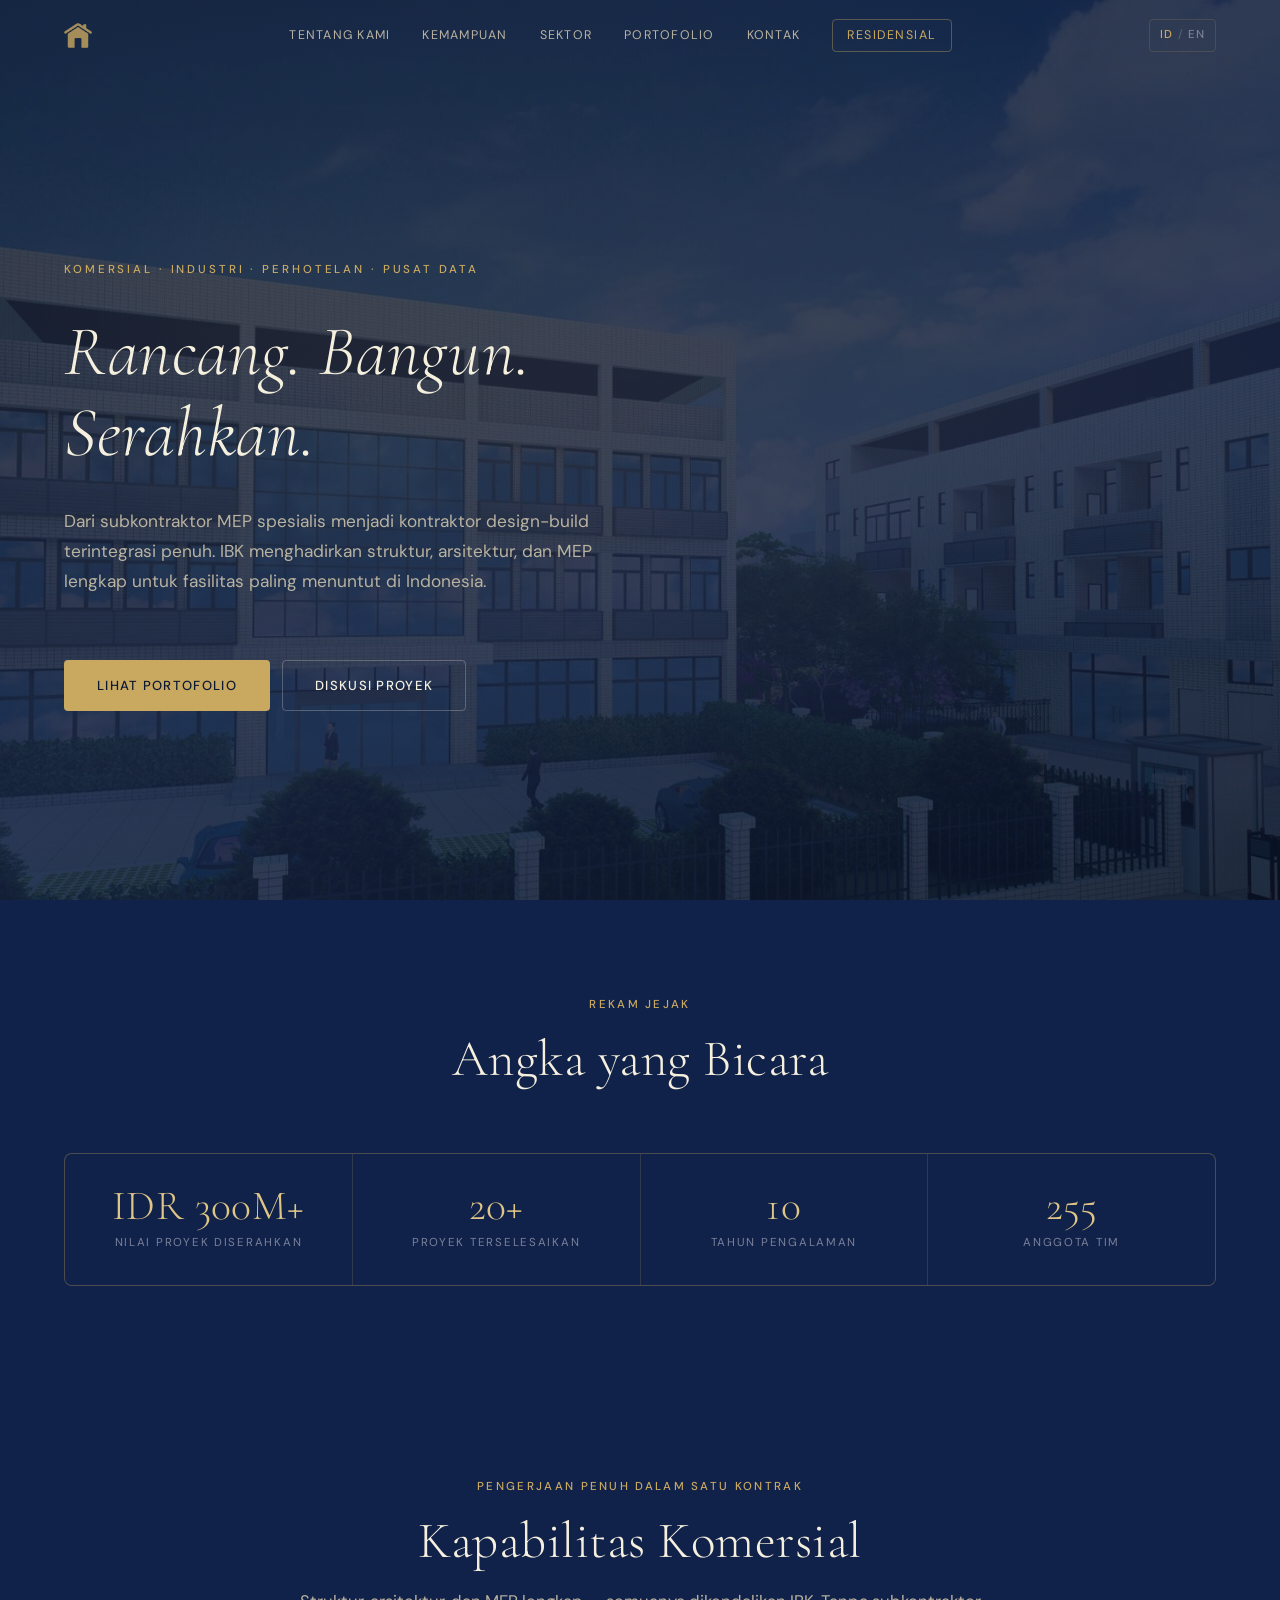
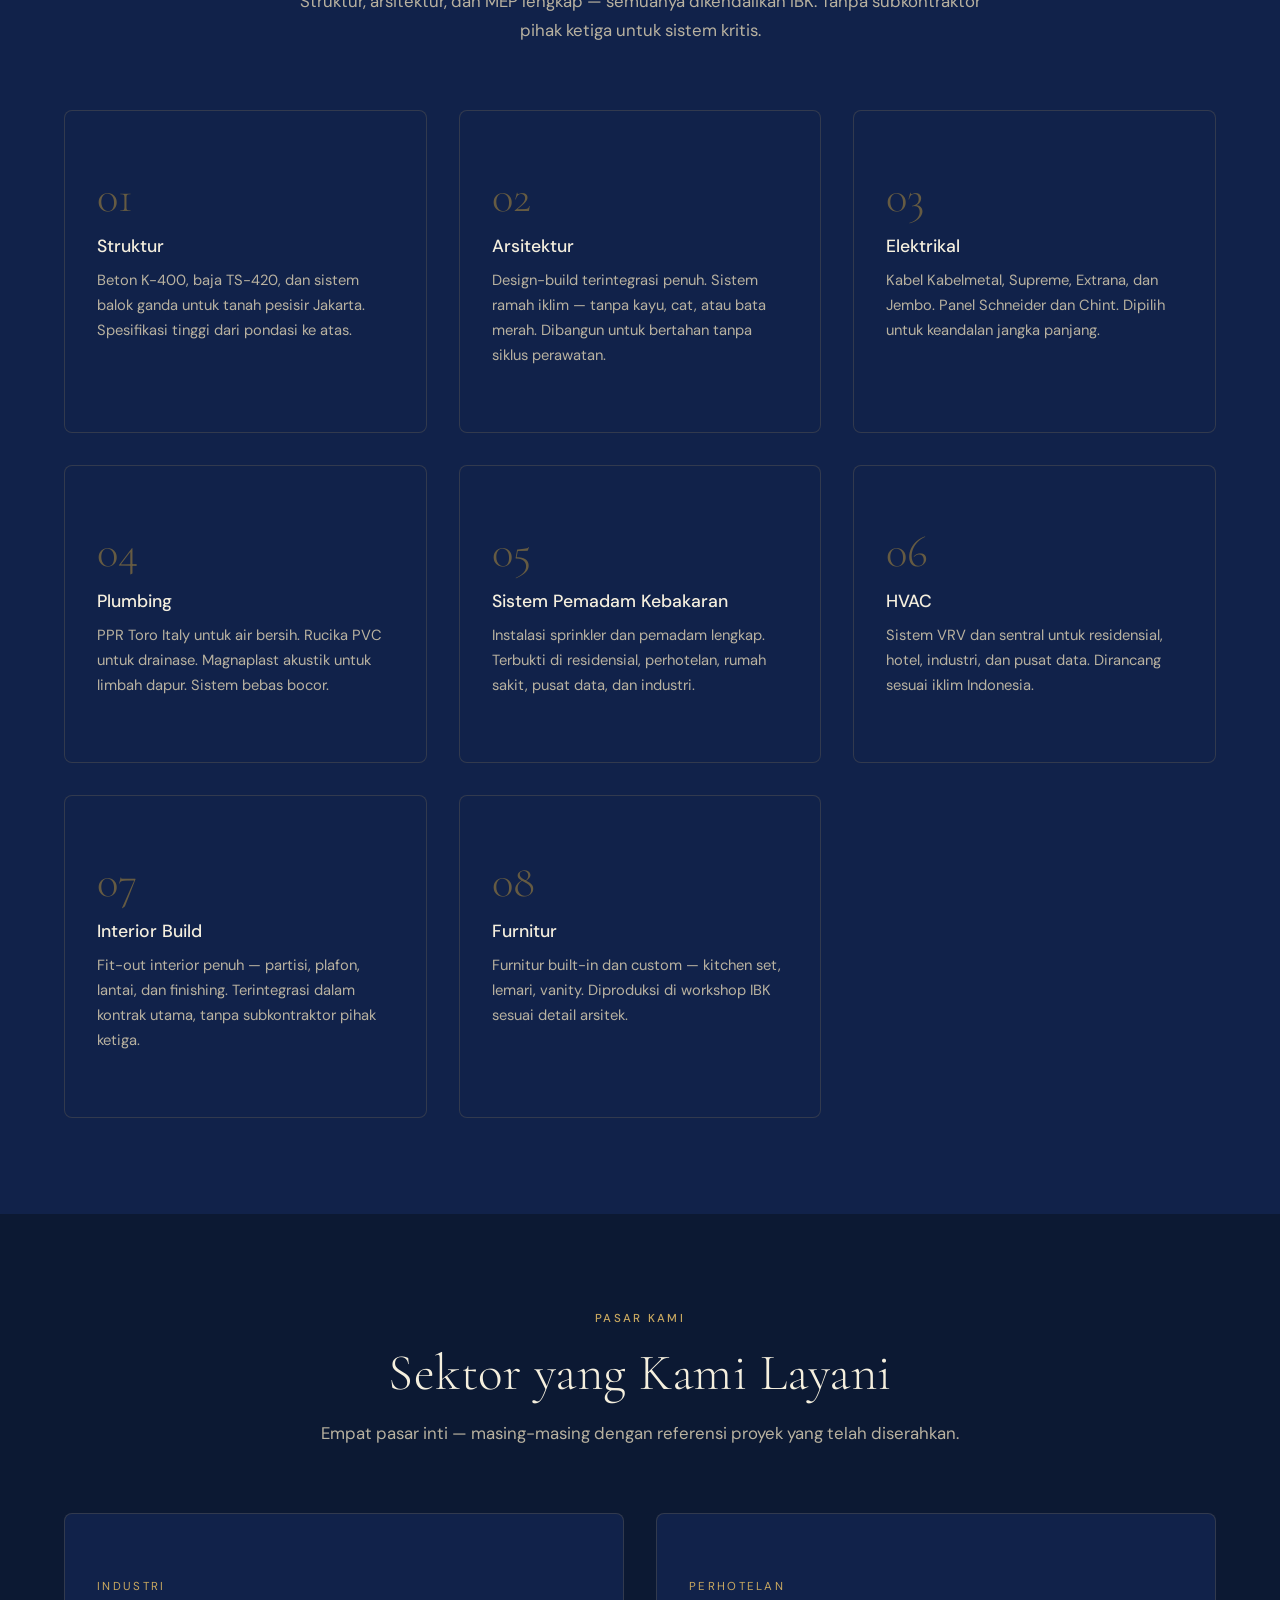
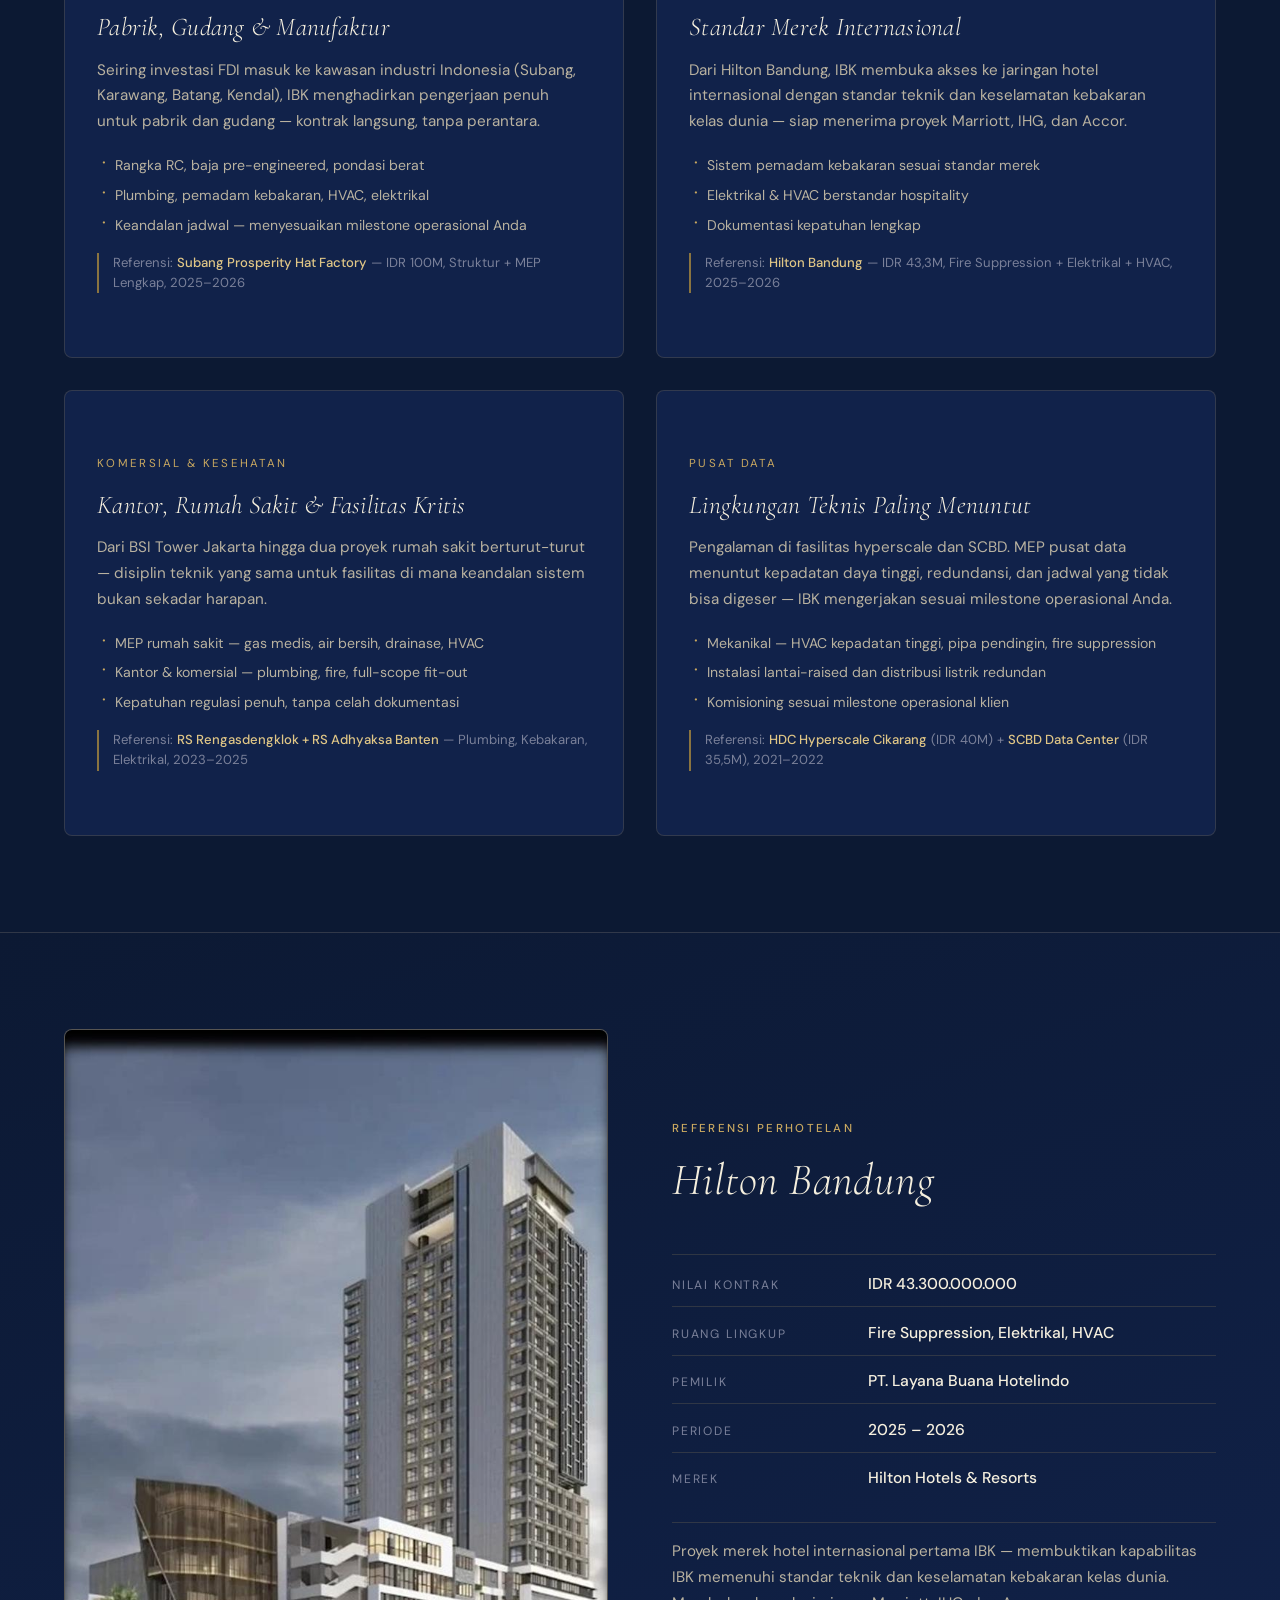
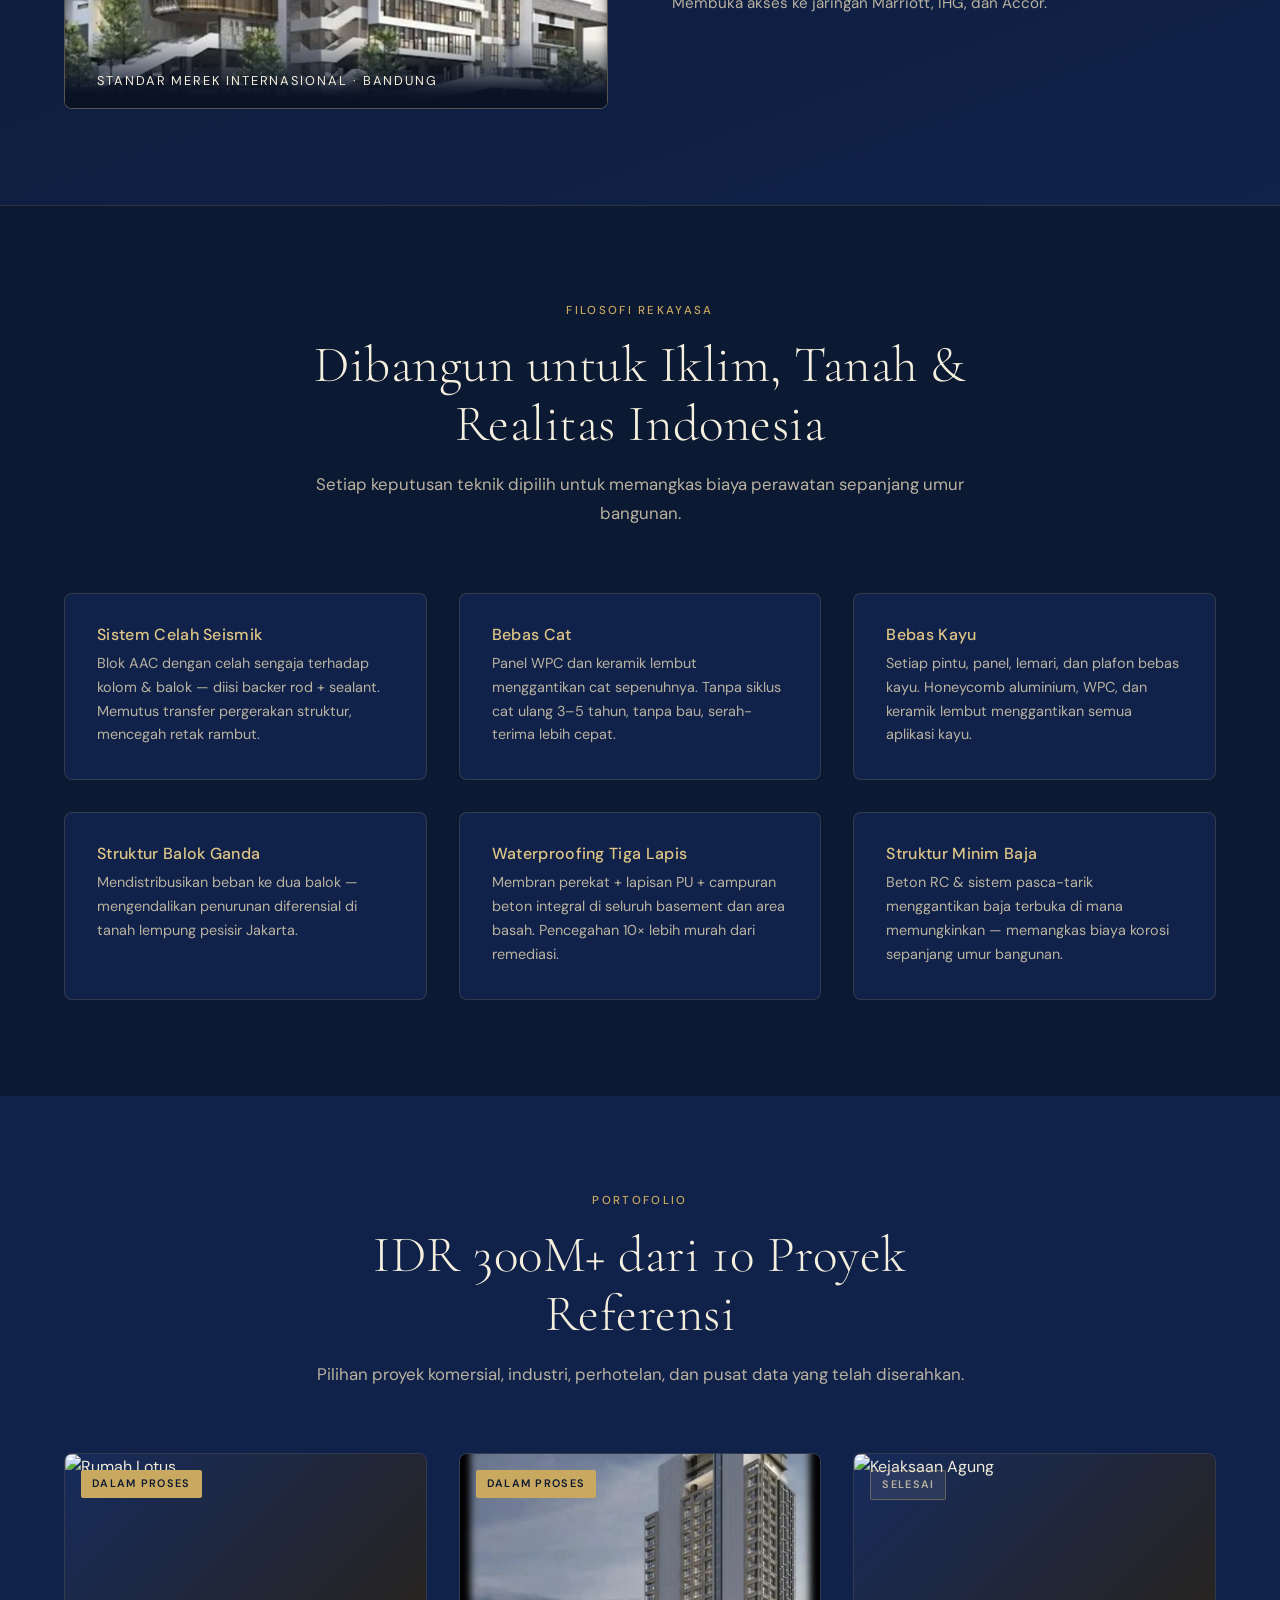
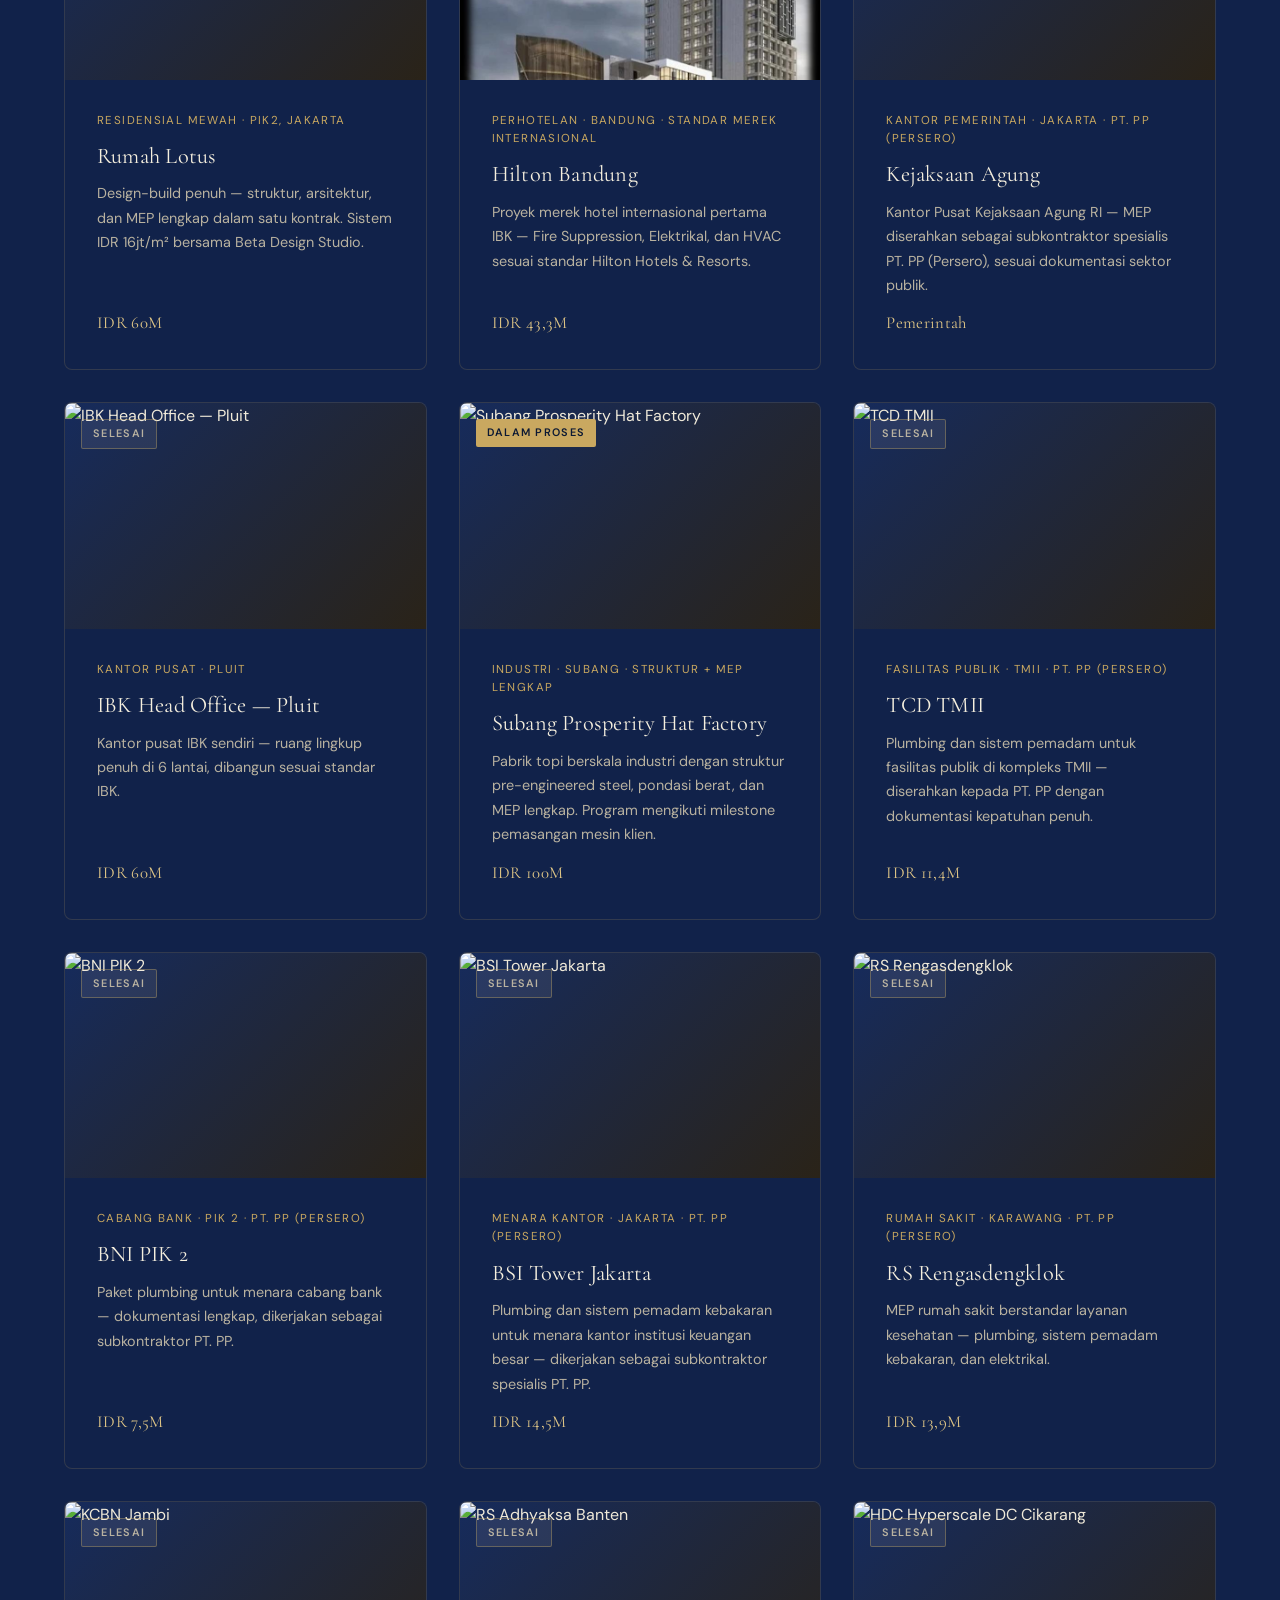
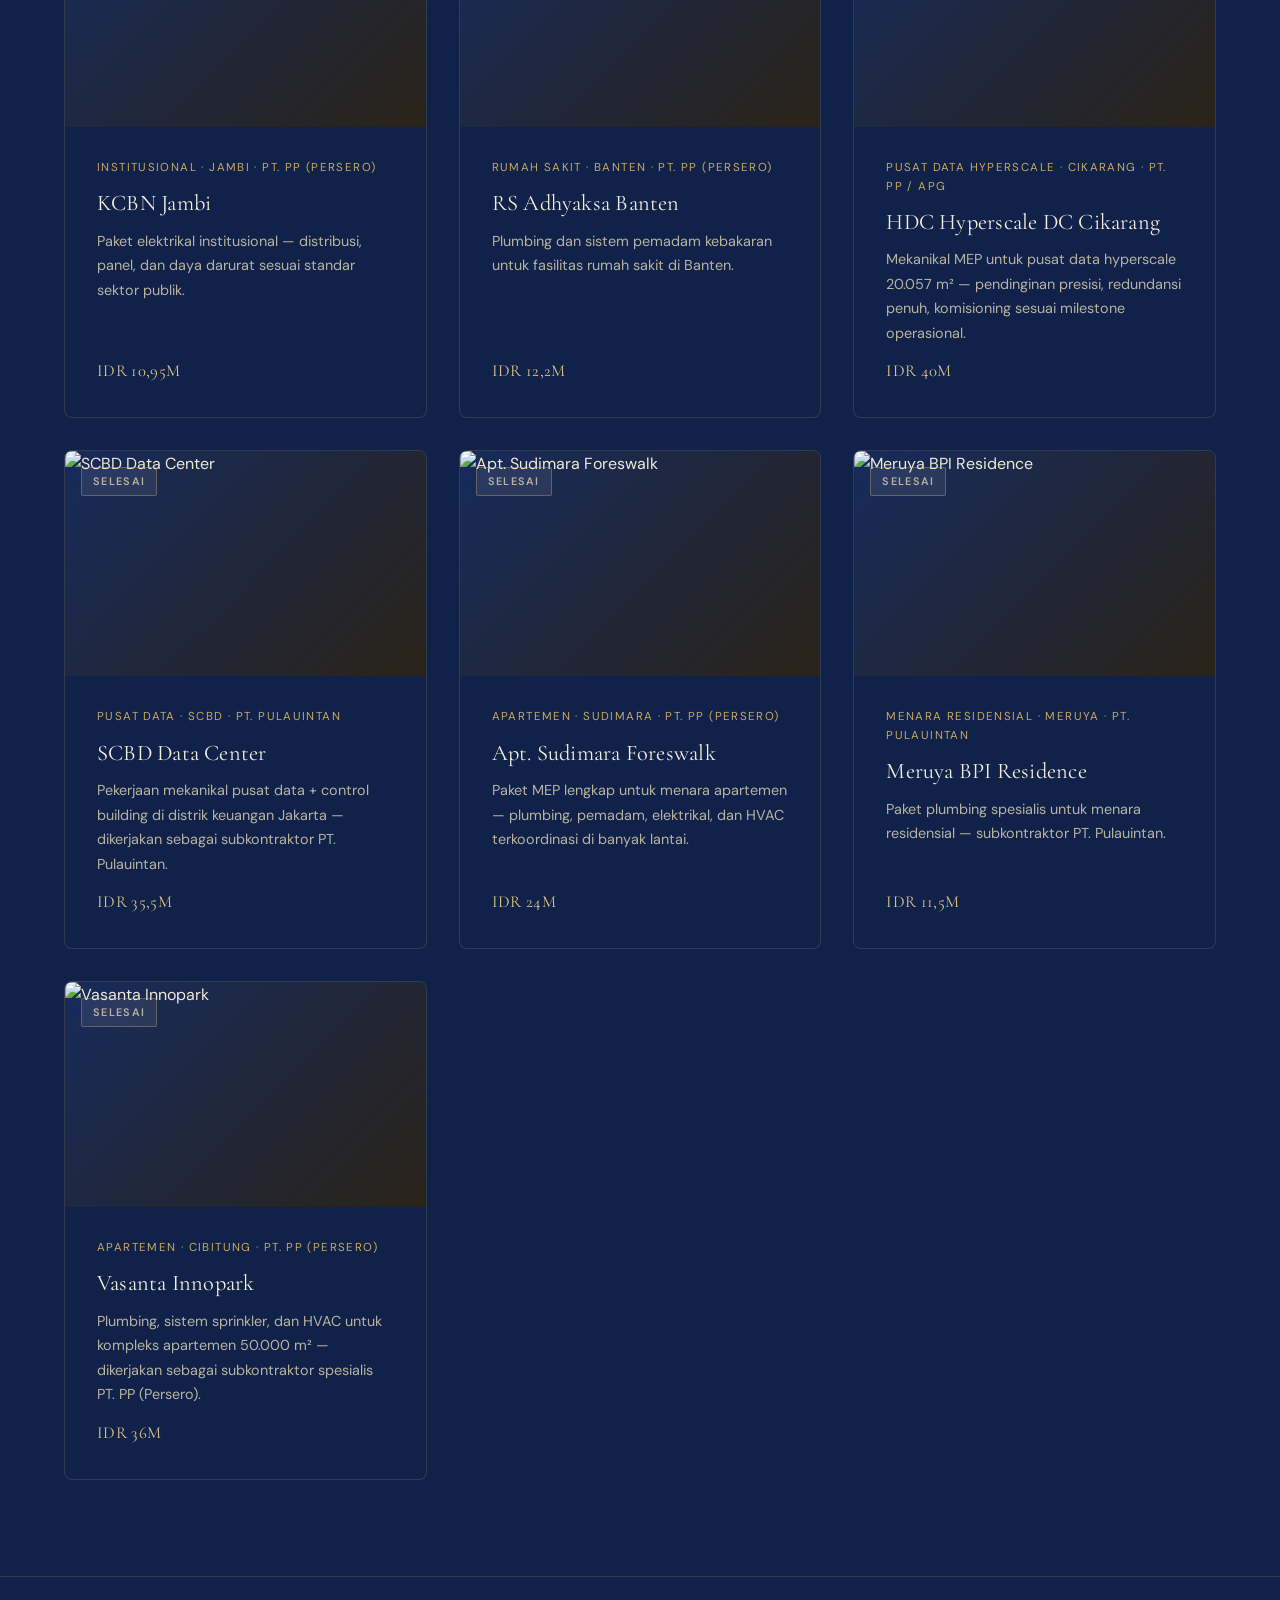
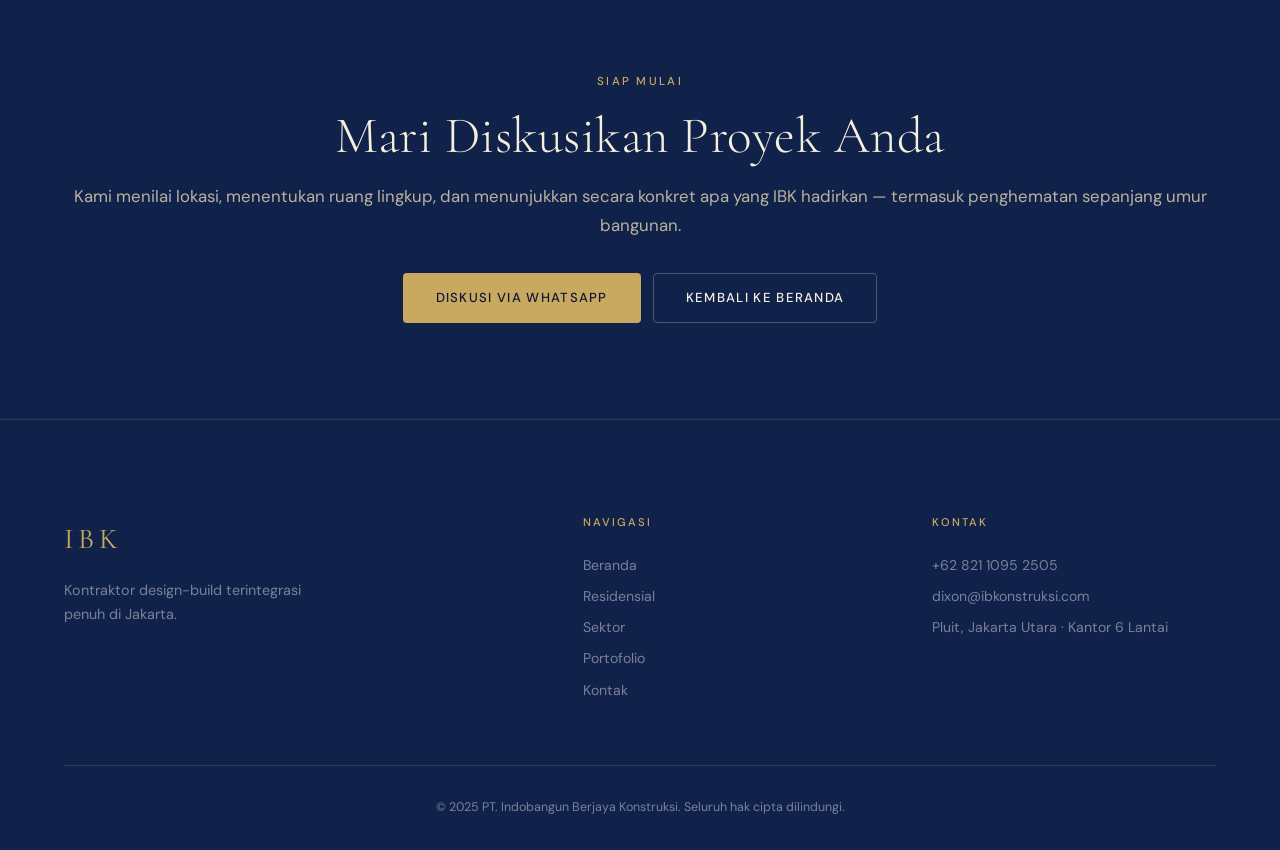
==== commit ff4dbbc4: "logo" ====
--- a/commercial.html
+++ b/commercial.html
@@ -17,7 +17,9 @@
   <!-- NAV -->
   <nav class="nav" id="main-nav" role="navigation" aria-label="Main navigation">
     <div class="nav__container">
-      <a href="index.html" class="nav__logo" aria-label="IBK Home">IBK</a>
+      <a href="index.html" class="nav__logo" aria-label="IBK Home">
+    <img src="images/brand/icon-home.png" alt="IBK Logo">
+  </a>
       <div class="nav__links" id="nav-links">
         <a href="#stats"      class="nav__link" data-i18n="nav.about">Tentang Kami</a>
         <a href="#capabilities" class="nav__link" data-i18n="nav.capabilities">Kemampuan</a>
--- a/css/components.css
+++ b/css/components.css
@@ -32,12 +32,15 @@
   gap: var(--space-md);
 }
 .nav__logo {
-  font-family: var(--font-serif);
-  font-size: 1.55rem;
-  font-weight: 400;
-  letter-spacing: 0.15em;
-  color: var(--c-gold);
   flex-shrink: 0;
+  display: flex; /* Membantu memastikan posisi gambar sejajar/center */
+  align-items: center;
+}
+
+.nav__logo img {
+  height: 1.55rem; /* Menyamakan tinggi gambar dengan font-size teks sebelumnya */
+  width: auto;     /* Menjaga proporsi asli gambar (tidak gepeng) */
+  display: block;
 }
 .nav__links {
   display: flex;
@@ -395,11 +398,12 @@
   border-color: var(--c-gold);
 }
 .form-select {
-  background-image: url("data:image/svg+xml,%3Csvg xmlns='http://www.w3.org/2000/svg' viewBox='0 0 12 8'%3E%3Cpath fill='none' stroke='%23a08548' stroke-width='1.5' d='M1 1l5 5 5-5'/%3E%3C/svg%3E");
+  background-image: url("data:image/svg+xml,%3Csvg xmlns='http://www.w3.org/2000/svg' viewBox='0 0 12 8'%3E%3Cpath fill='%23a08548' d='M0 0h12L6 8z'/%3E%3C/svg%3E");
   background-repeat: no-repeat;
   background-position: right 1rem center;
   padding-right: 2.5rem;
   cursor: pointer;
+  background-size: 18px;
 }
 .form-select option { background: var(--c-dark-2); color: var(--c-text-1); }
 .form-textarea { resize: vertical; min-height: 120px; font-family: inherit; }
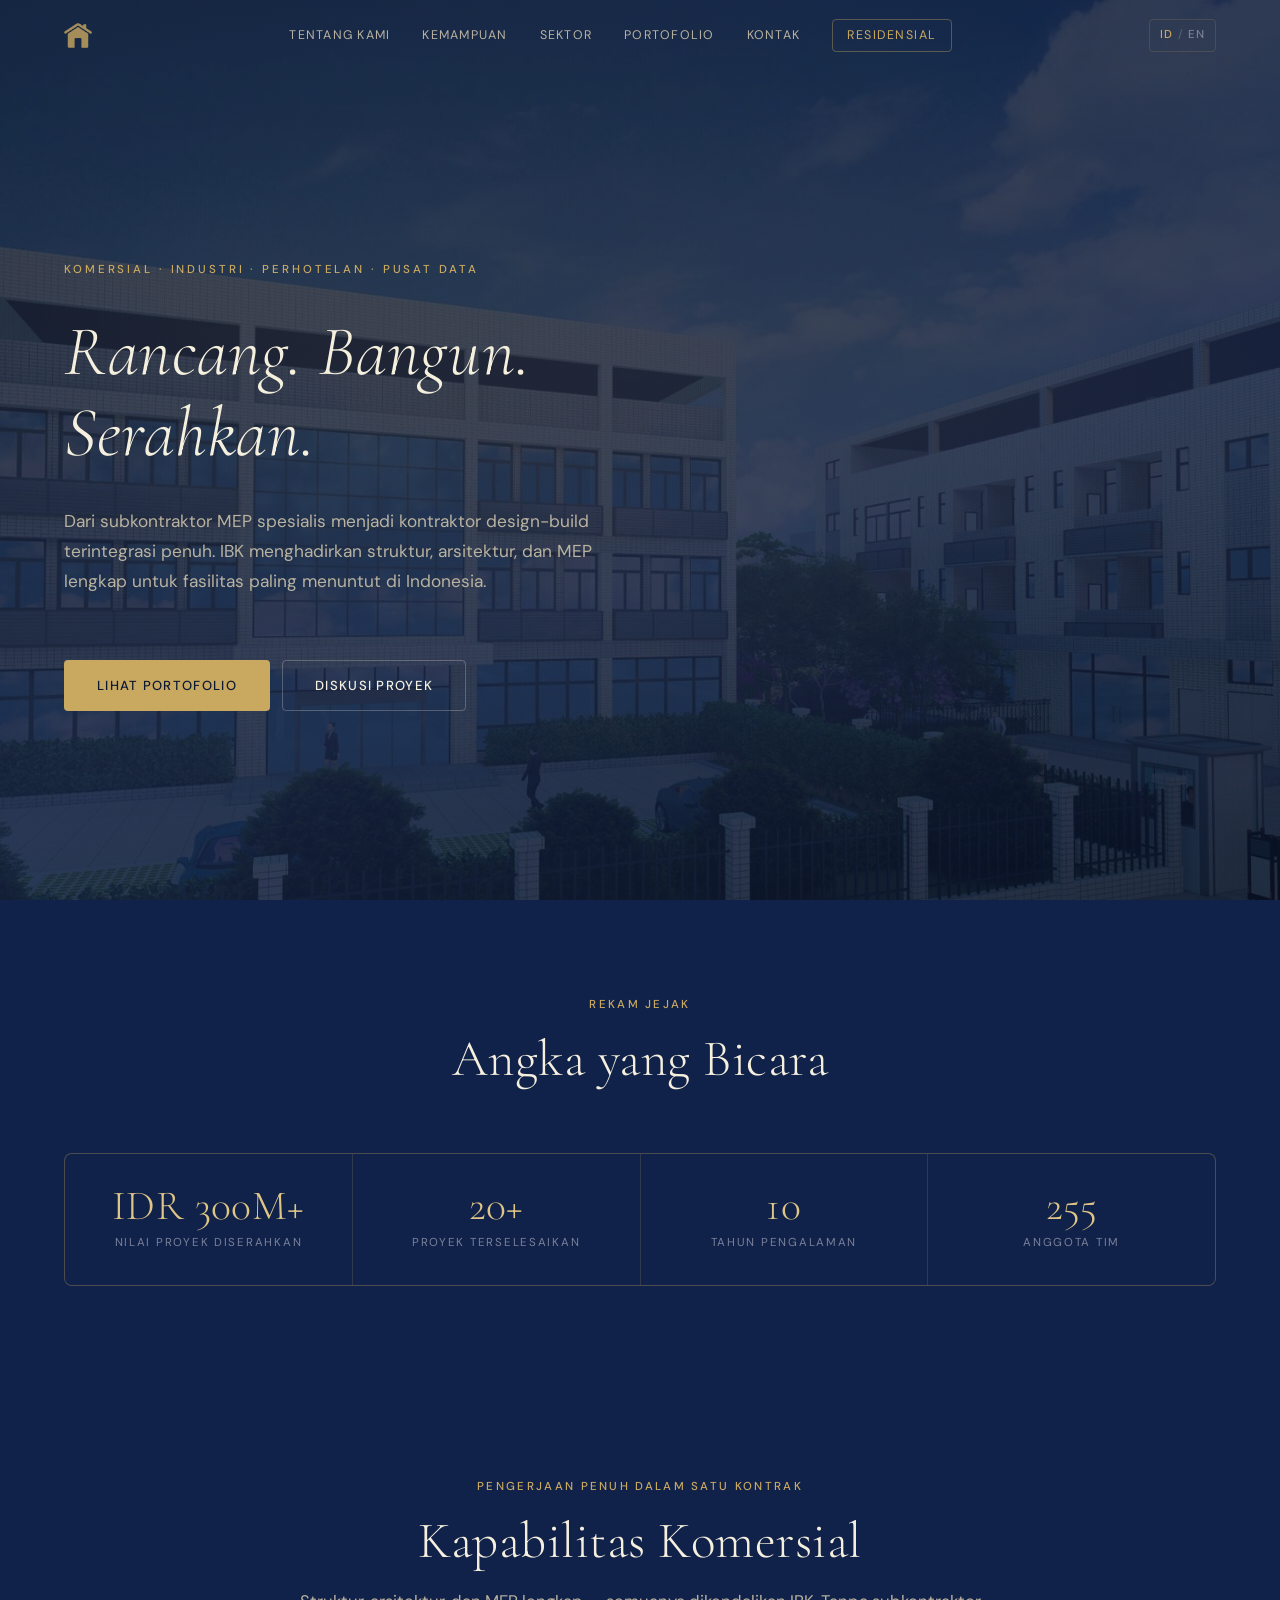
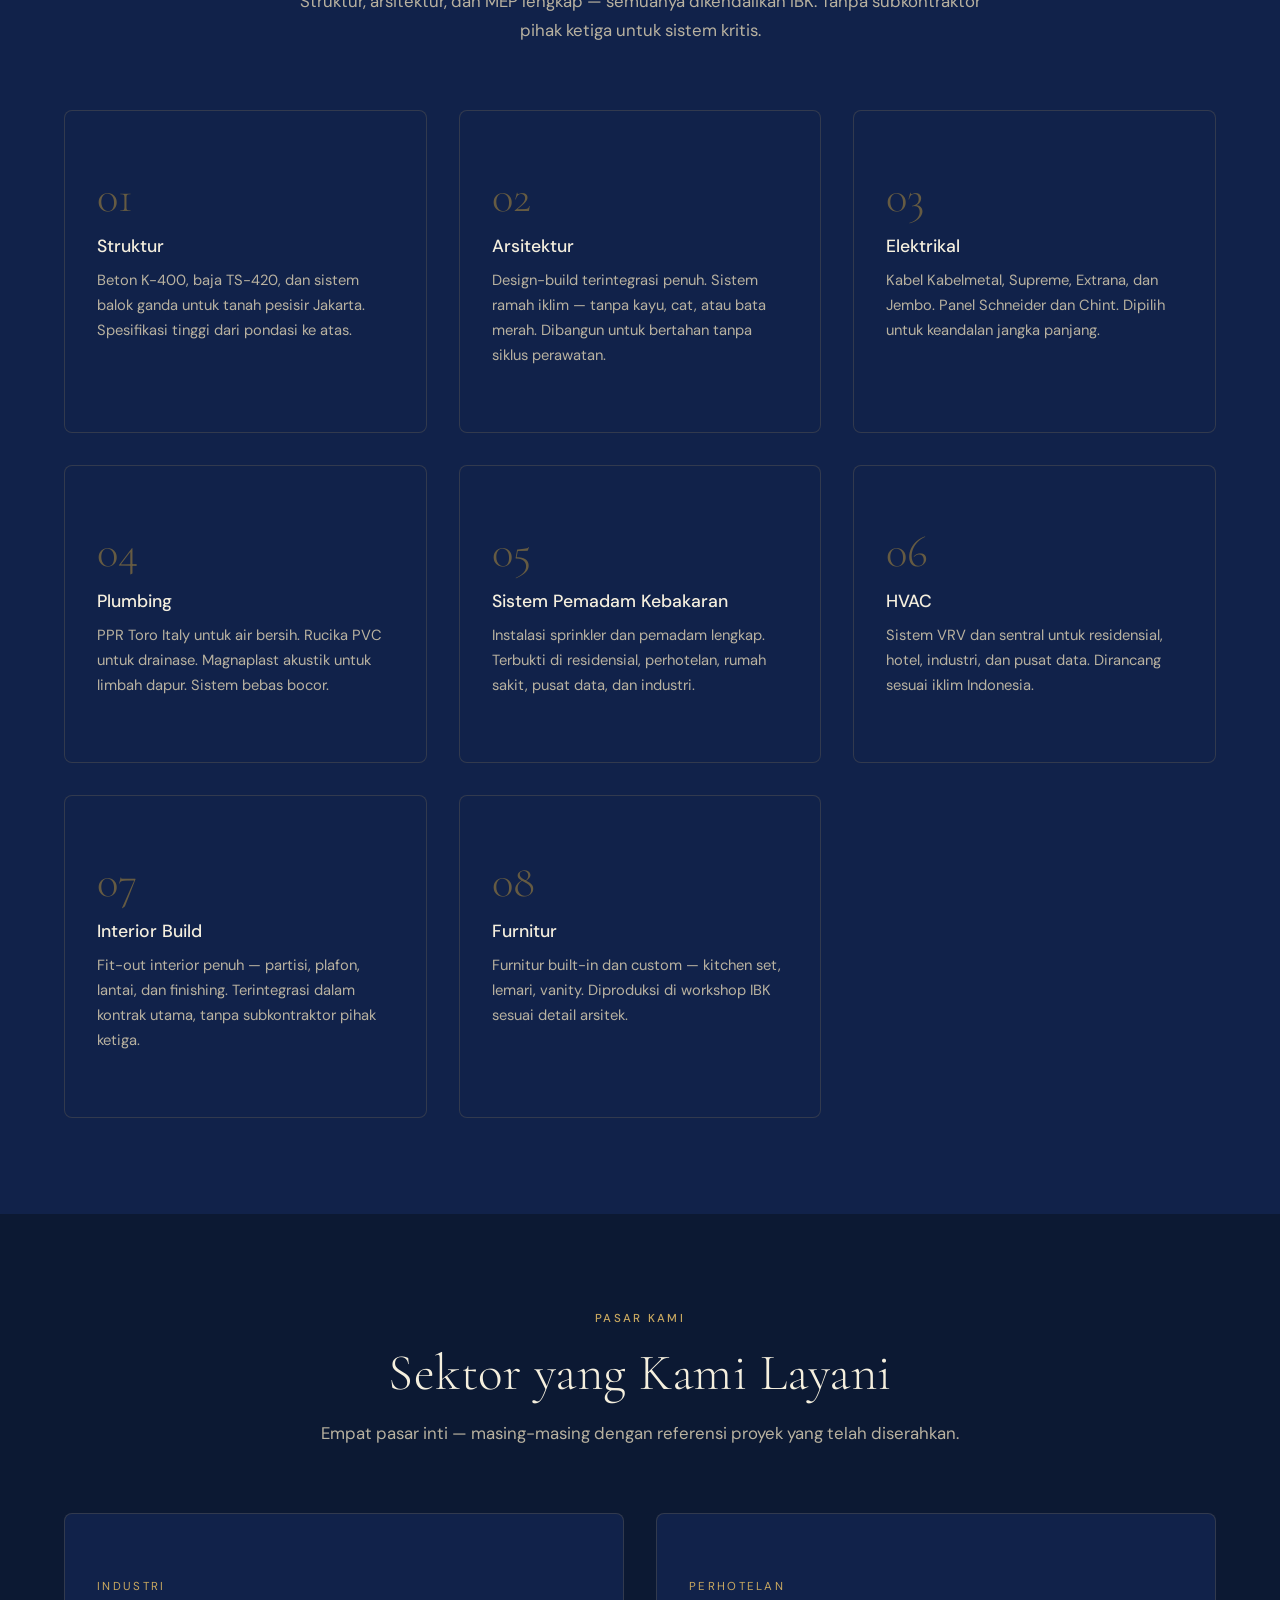
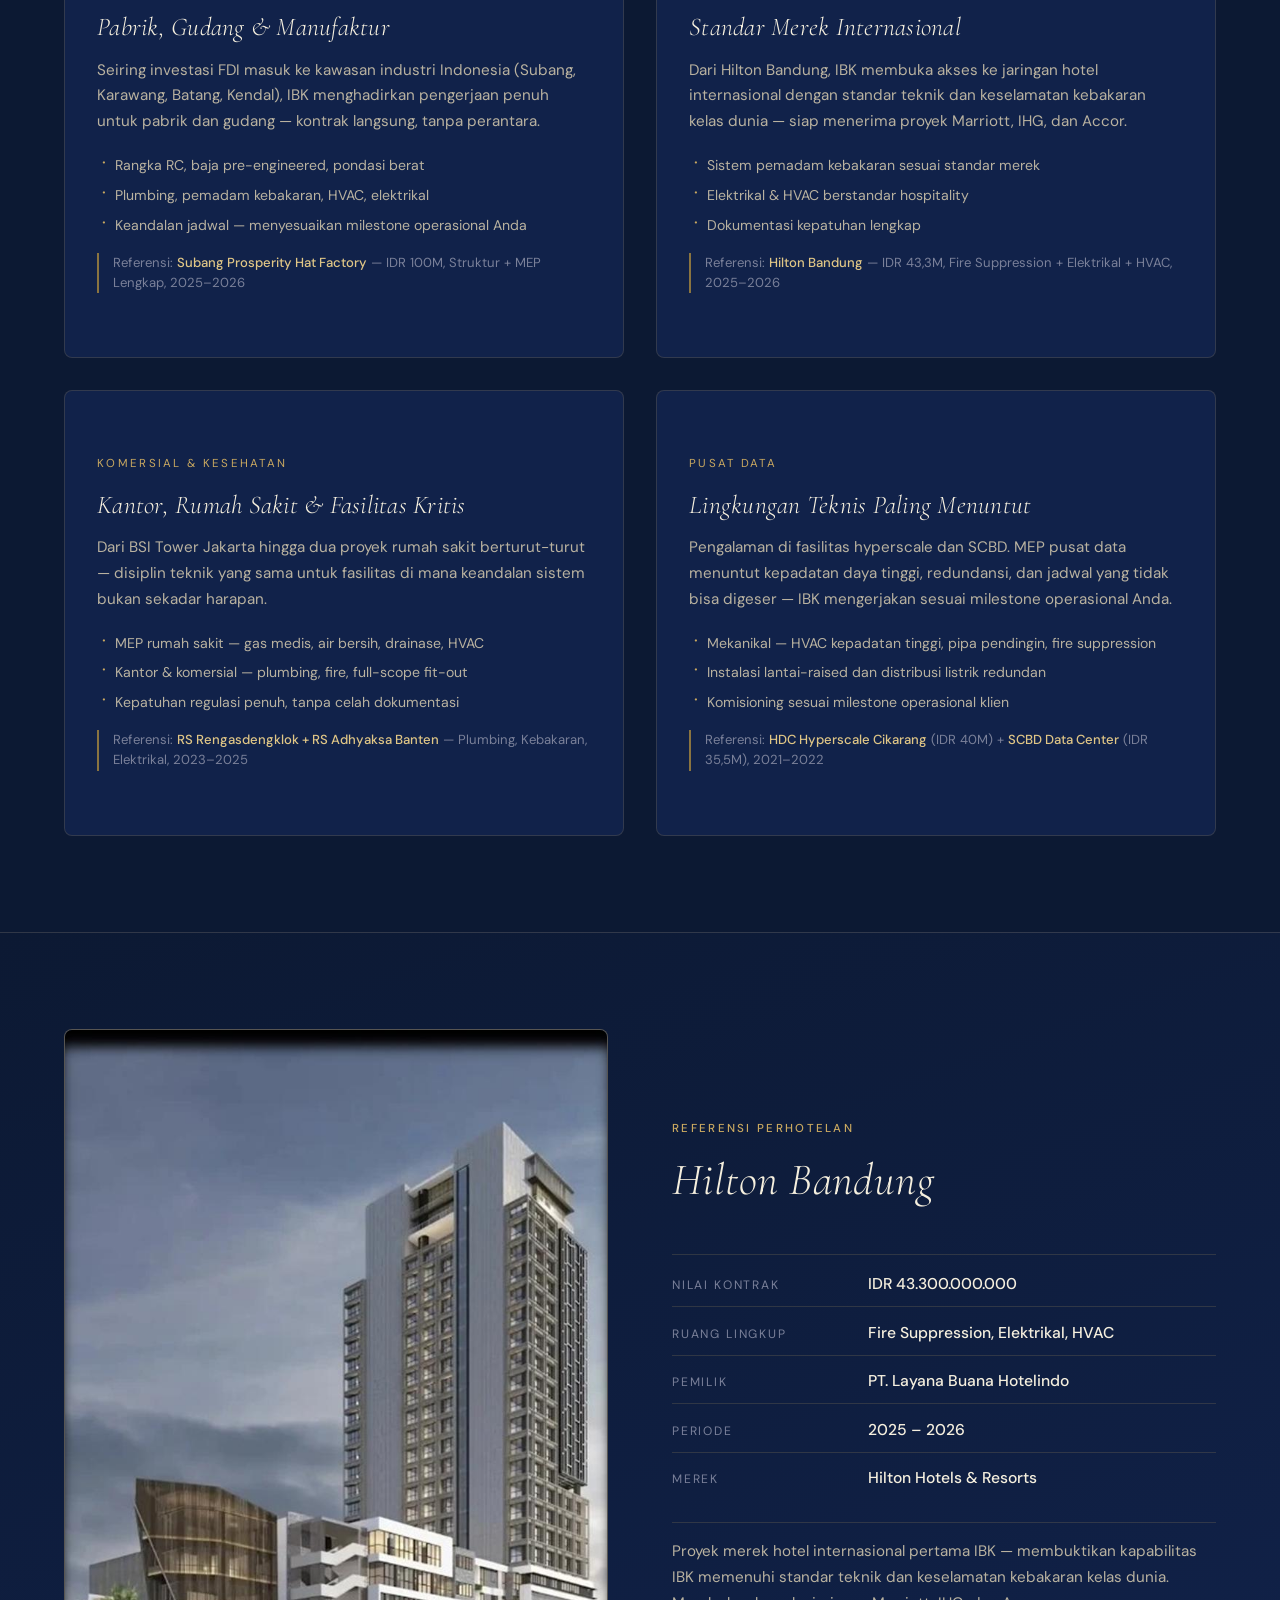
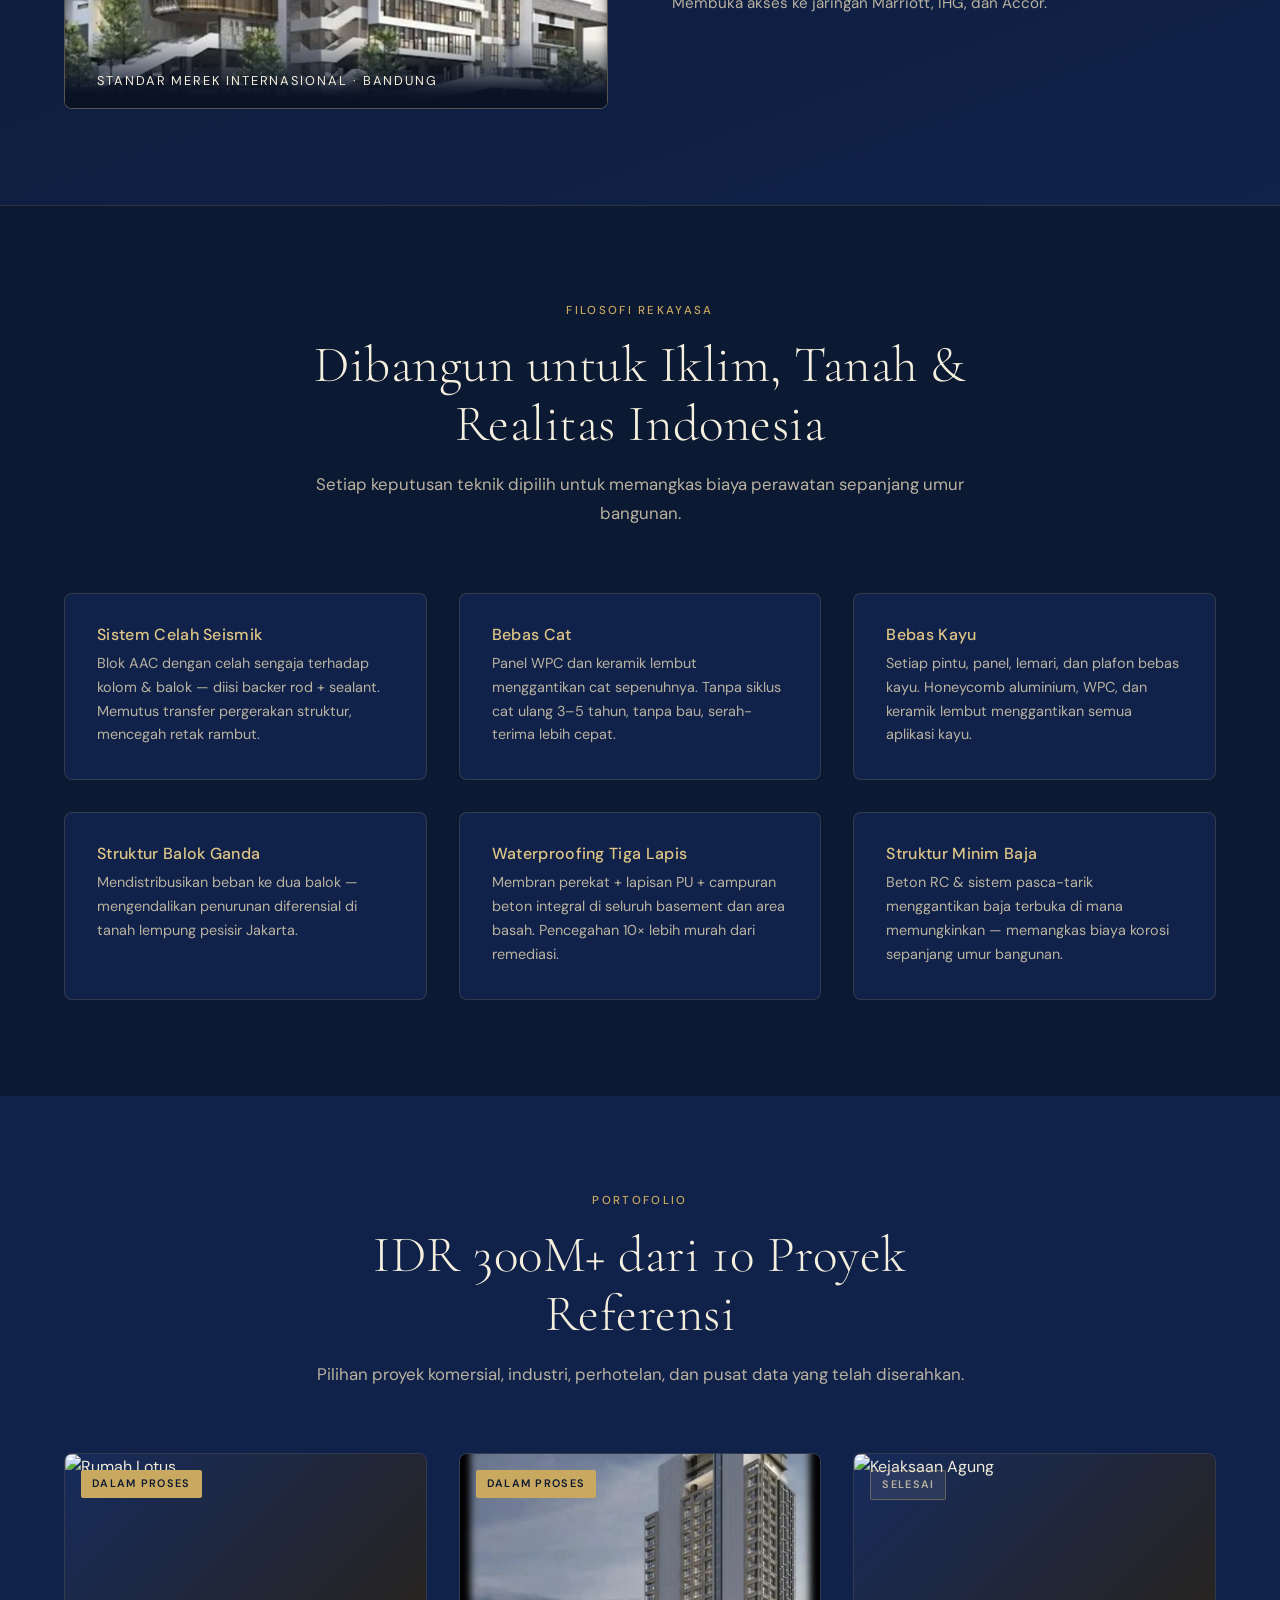
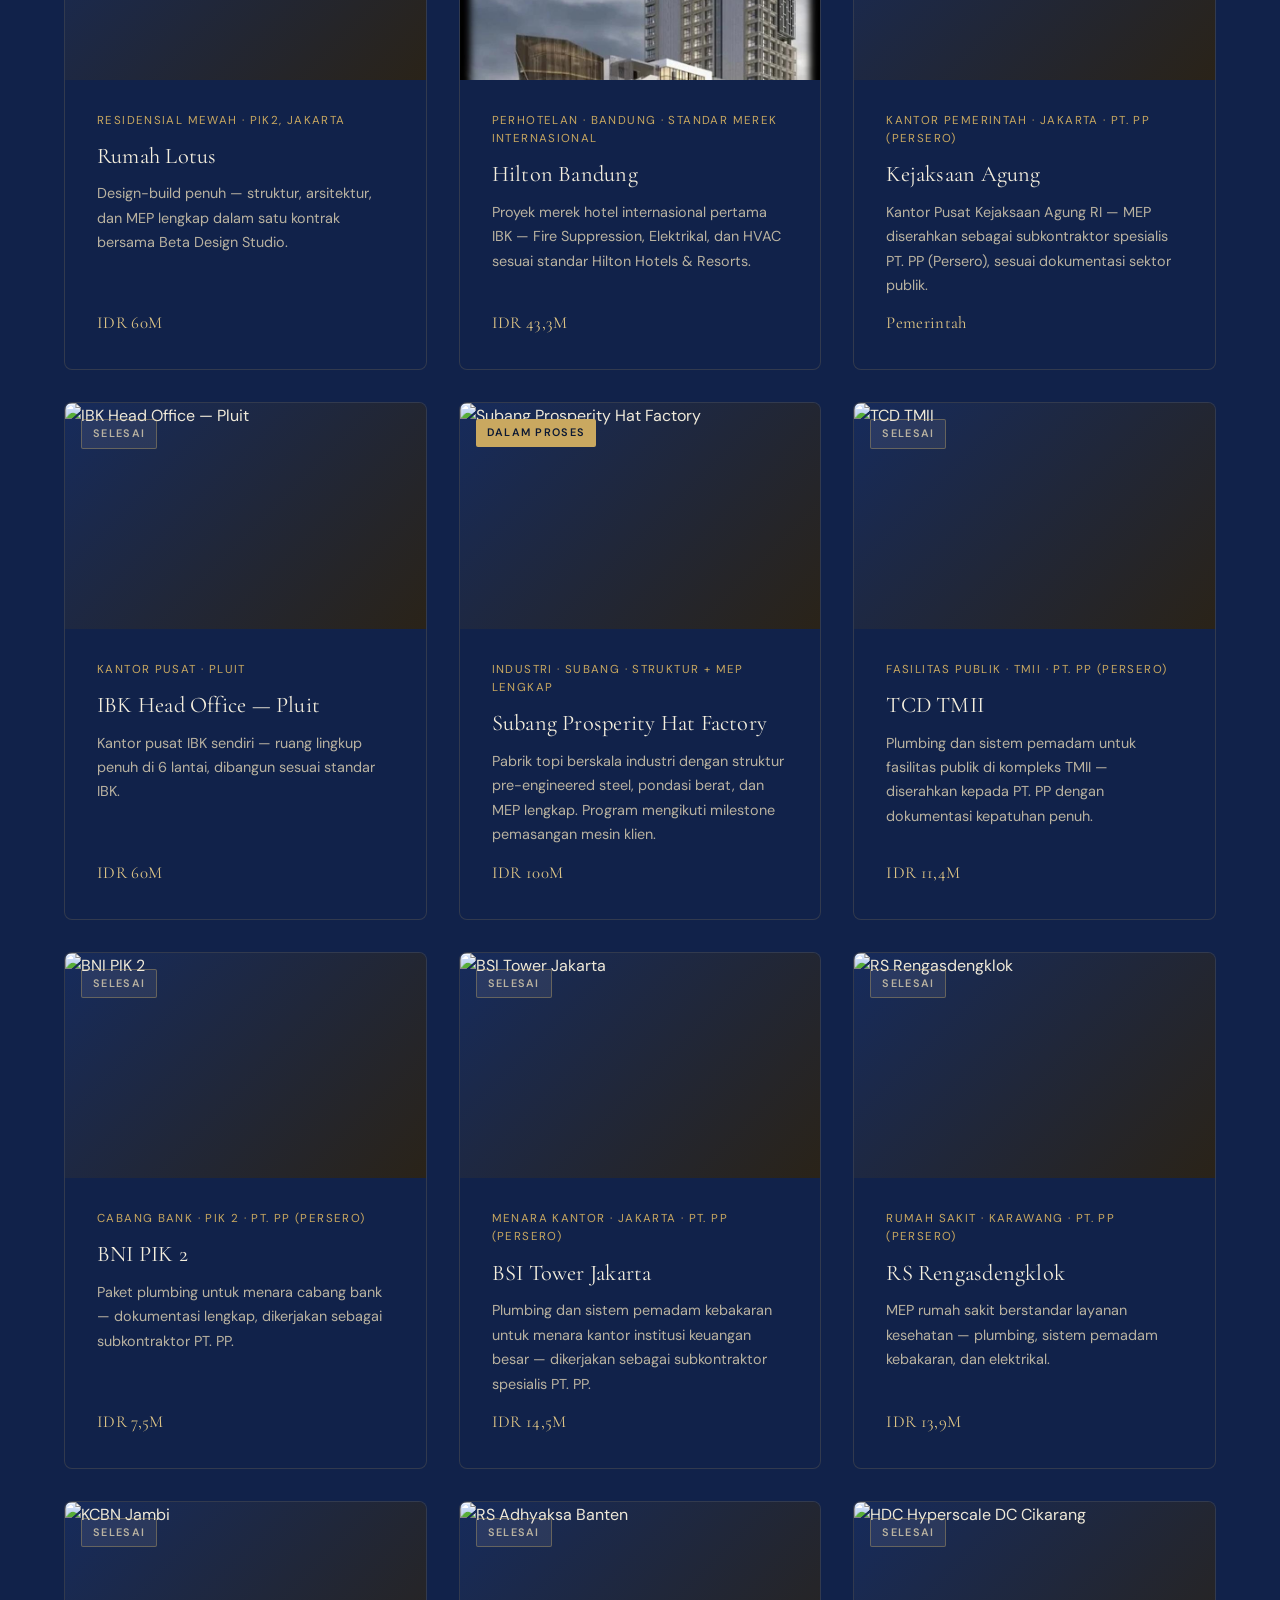
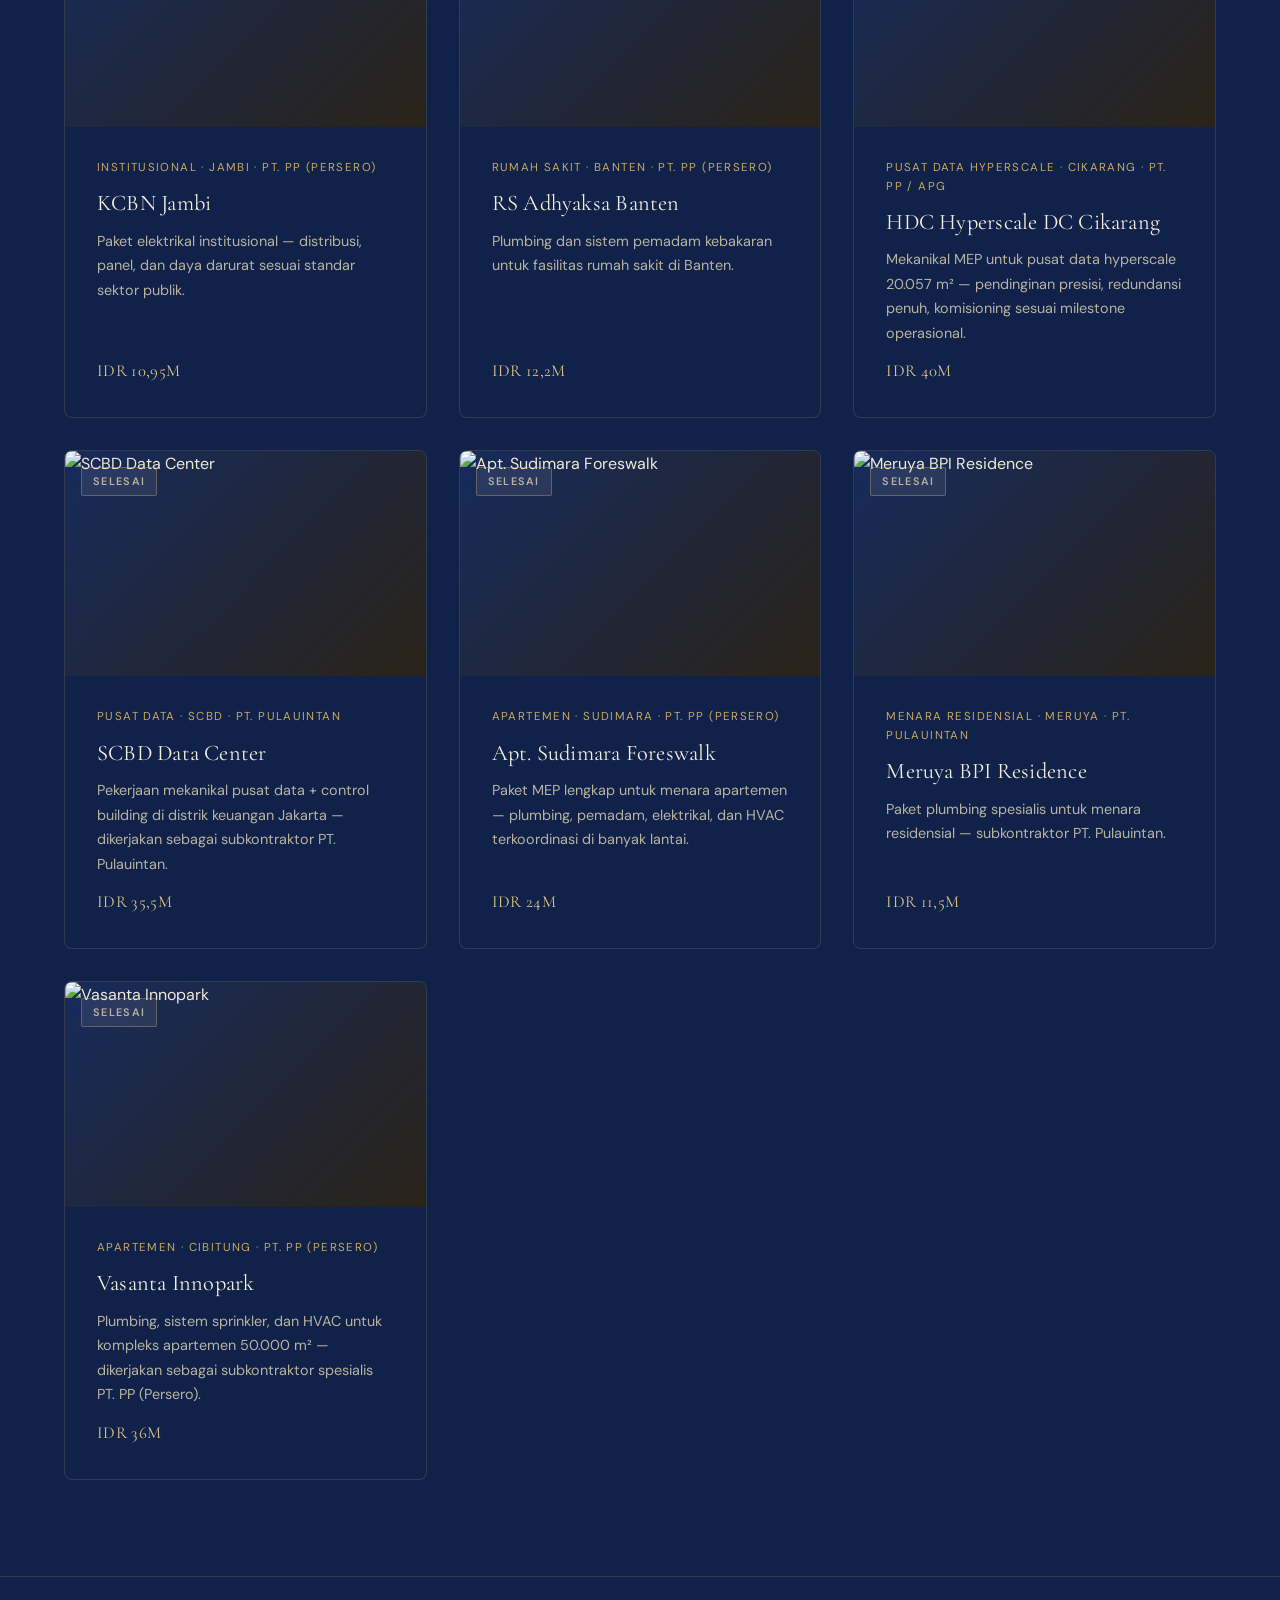
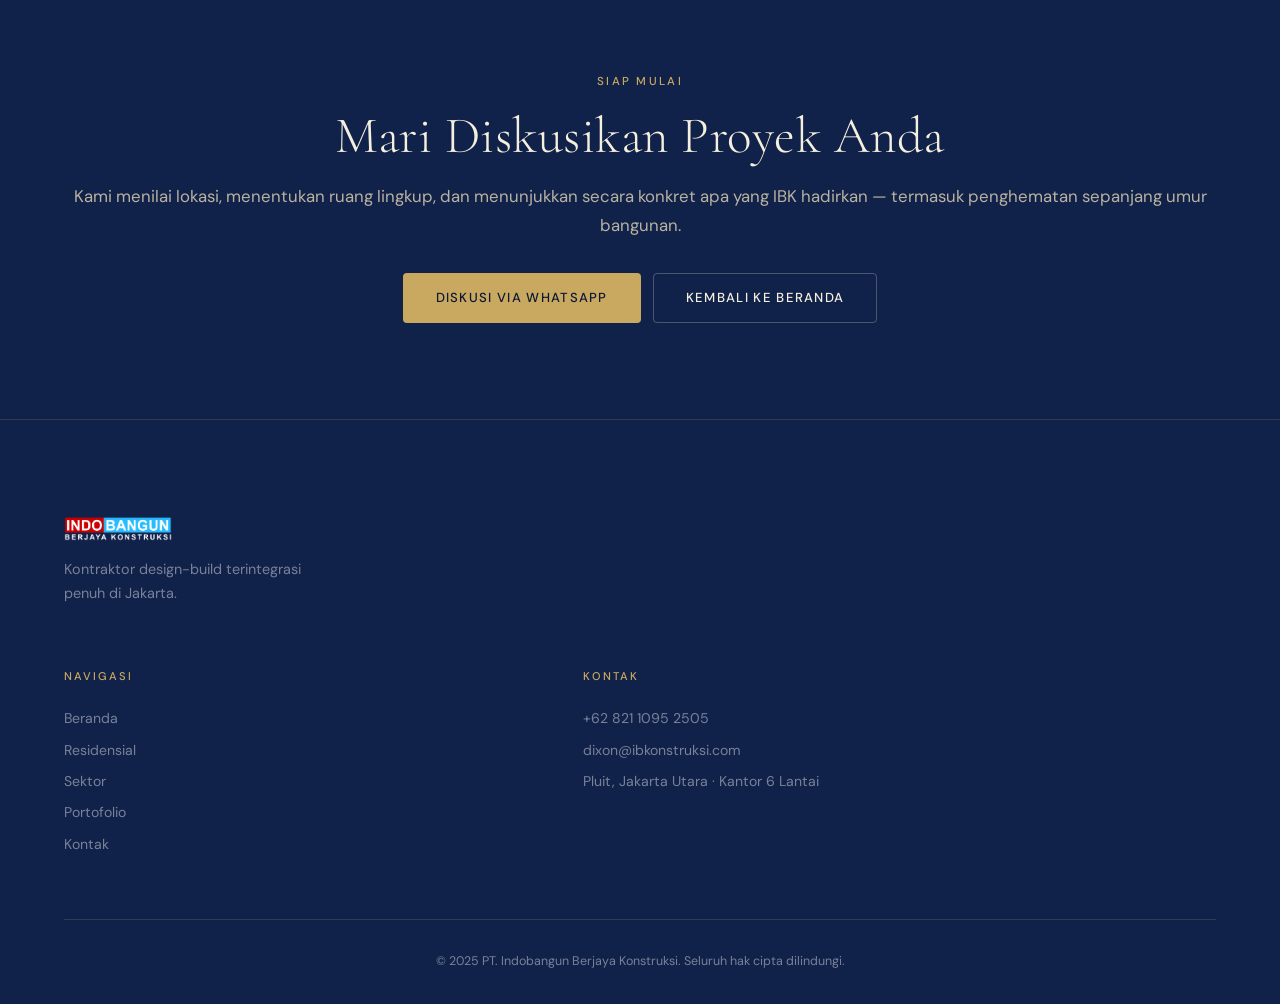
==== commit d4c3ffbd: "Update commercial.html" ====
--- a/commercial.html
+++ b/commercial.html
@@ -277,8 +277,9 @@
     <div class="container">
       <div class="footer__grid">
         <div class="footer__brand">
-          <a href="index.html" class="footer__logo" aria-label="IBK Home">IBK</a>
-          <p class="footer__tagline" data-i18n="footer.tagline">Kontraktor design-build terintegrasi penuh di Jakarta.</p>
+          <a href="index.html" class="nav__logo" aria-label="IBK Home">
+            <img src="../images/brand/indobangun-logo.png" alt="IBK Logo">
+          </a> <p class="footer__tagline" data-i18n="footer.tagline">Kontraktor design-build terintegrasi penuh di Jakarta.</p>
         </div>
         <nav class="footer__links" aria-label="Footer navigation">
           <h5 class="footer__links-title" data-i18n="footer.nav_title">Navigasi</h5>
--- a/css/components.css
+++ b/css/components.css
@@ -440,6 +440,7 @@
   color: var(--c-text-3);
   line-height: 1.7;
   max-width: 280px;
+  margin: 0; 
 }
 .footer__links-title {
   font-size: 0.7rem;
@@ -473,6 +474,14 @@
 .footer__bottom p {
   font-size: 0.78rem;
   color: var(--c-text-3);
+}
+
+.footer__brand { 
+  grid-column: 1 / -1; 
+  display: flex;
+  flex-direction: column;
+  align-items: flex-start; /* Memastikan logo dan teks rata kiri */
+  gap: 1rem; /* Memberikan jarak antara logo dan teks */
 }
 
 /* ── Responsive ─────────────────────────────────────────── */
--- a/css/pages.css
+++ b/css/pages.css
@@ -226,7 +226,7 @@
 .lotus-overview { background: var(--c-dark-2); }
 .overview-grid {
   display: grid;
-  grid-template-columns: repeat(4, 1fr);
+  grid-template-columns: repeat(3, 1fr);
   gap: 1px;
   background: var(--c-border);
   border: 1px solid var(--c-border);
@@ -320,7 +320,6 @@
 
 /* ── Lotus responsive ───────────────────────────────────── */
 @media (max-width: 1024px) {
-  .overview-grid { grid-template-columns: repeat(2, 1fr); }
   .tech-grid { grid-template-columns: repeat(2, 1fr); }
 }
 @media (max-width: 640px) {
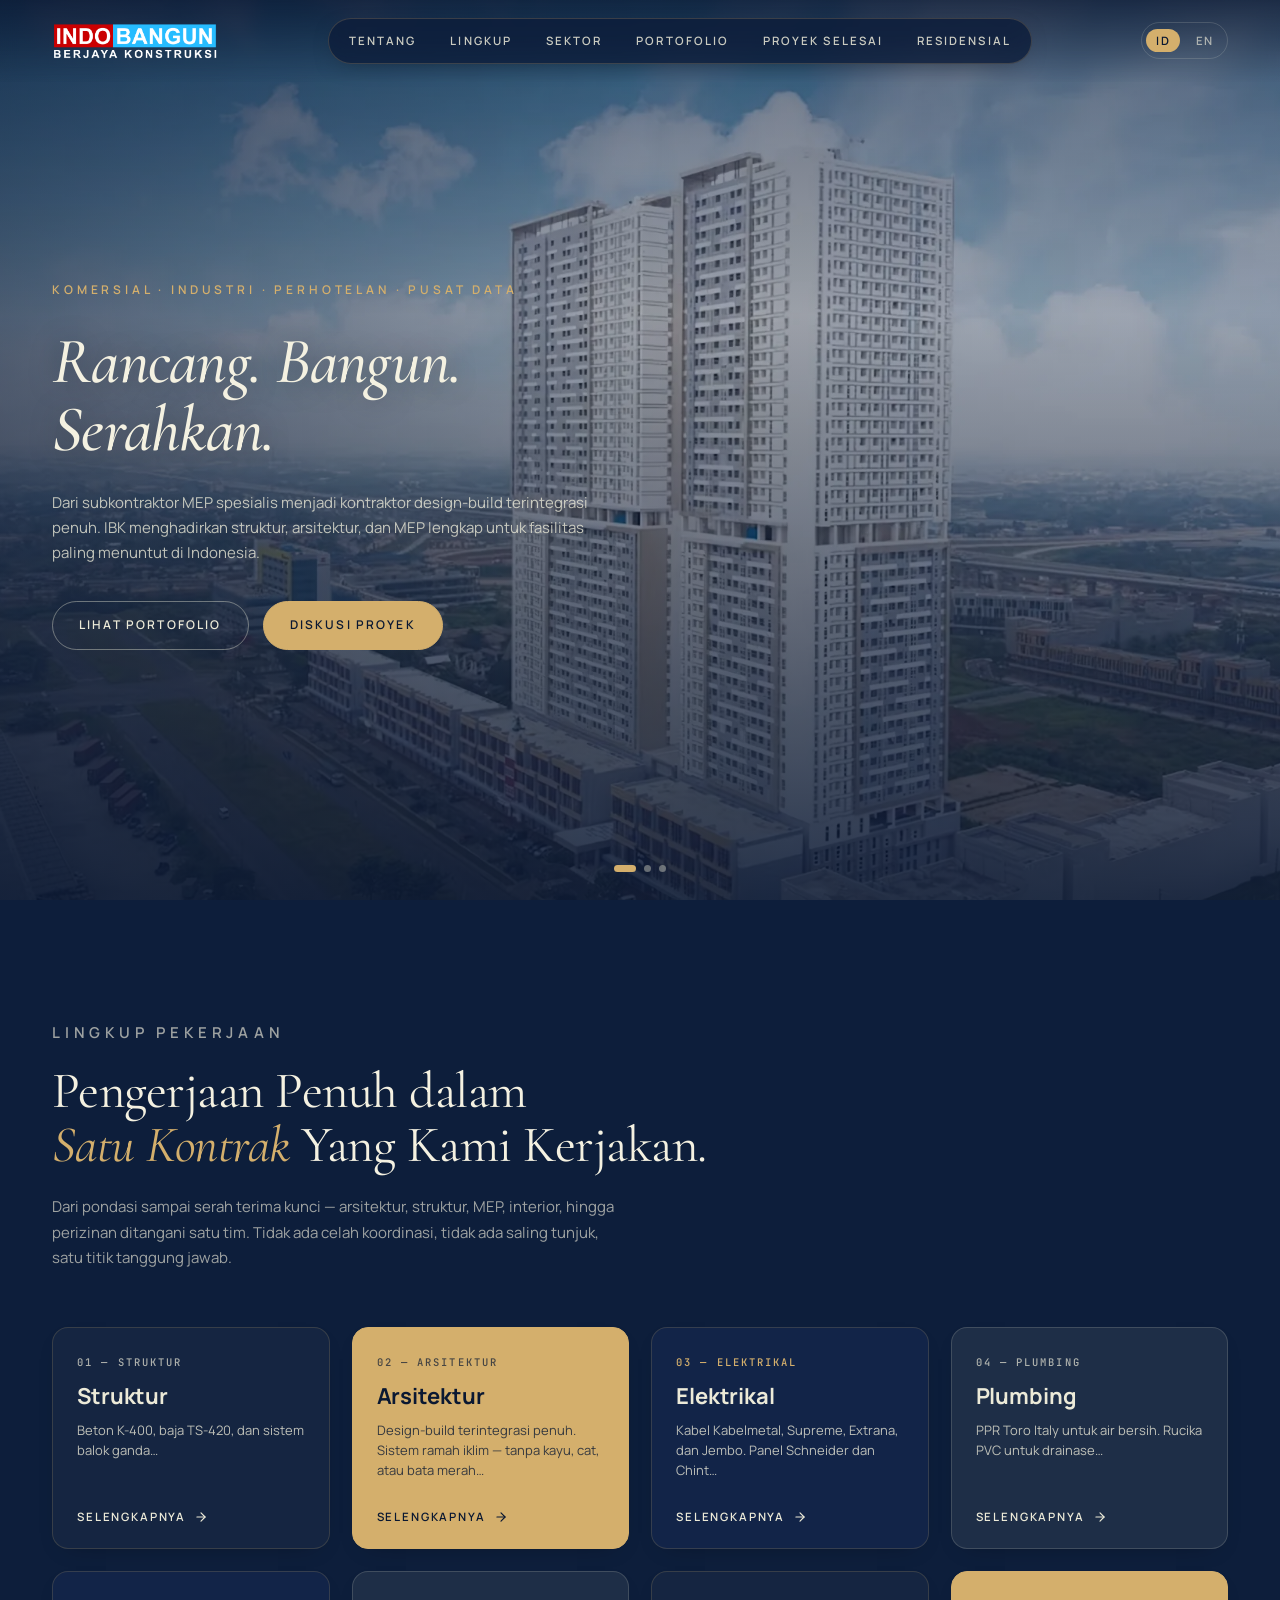
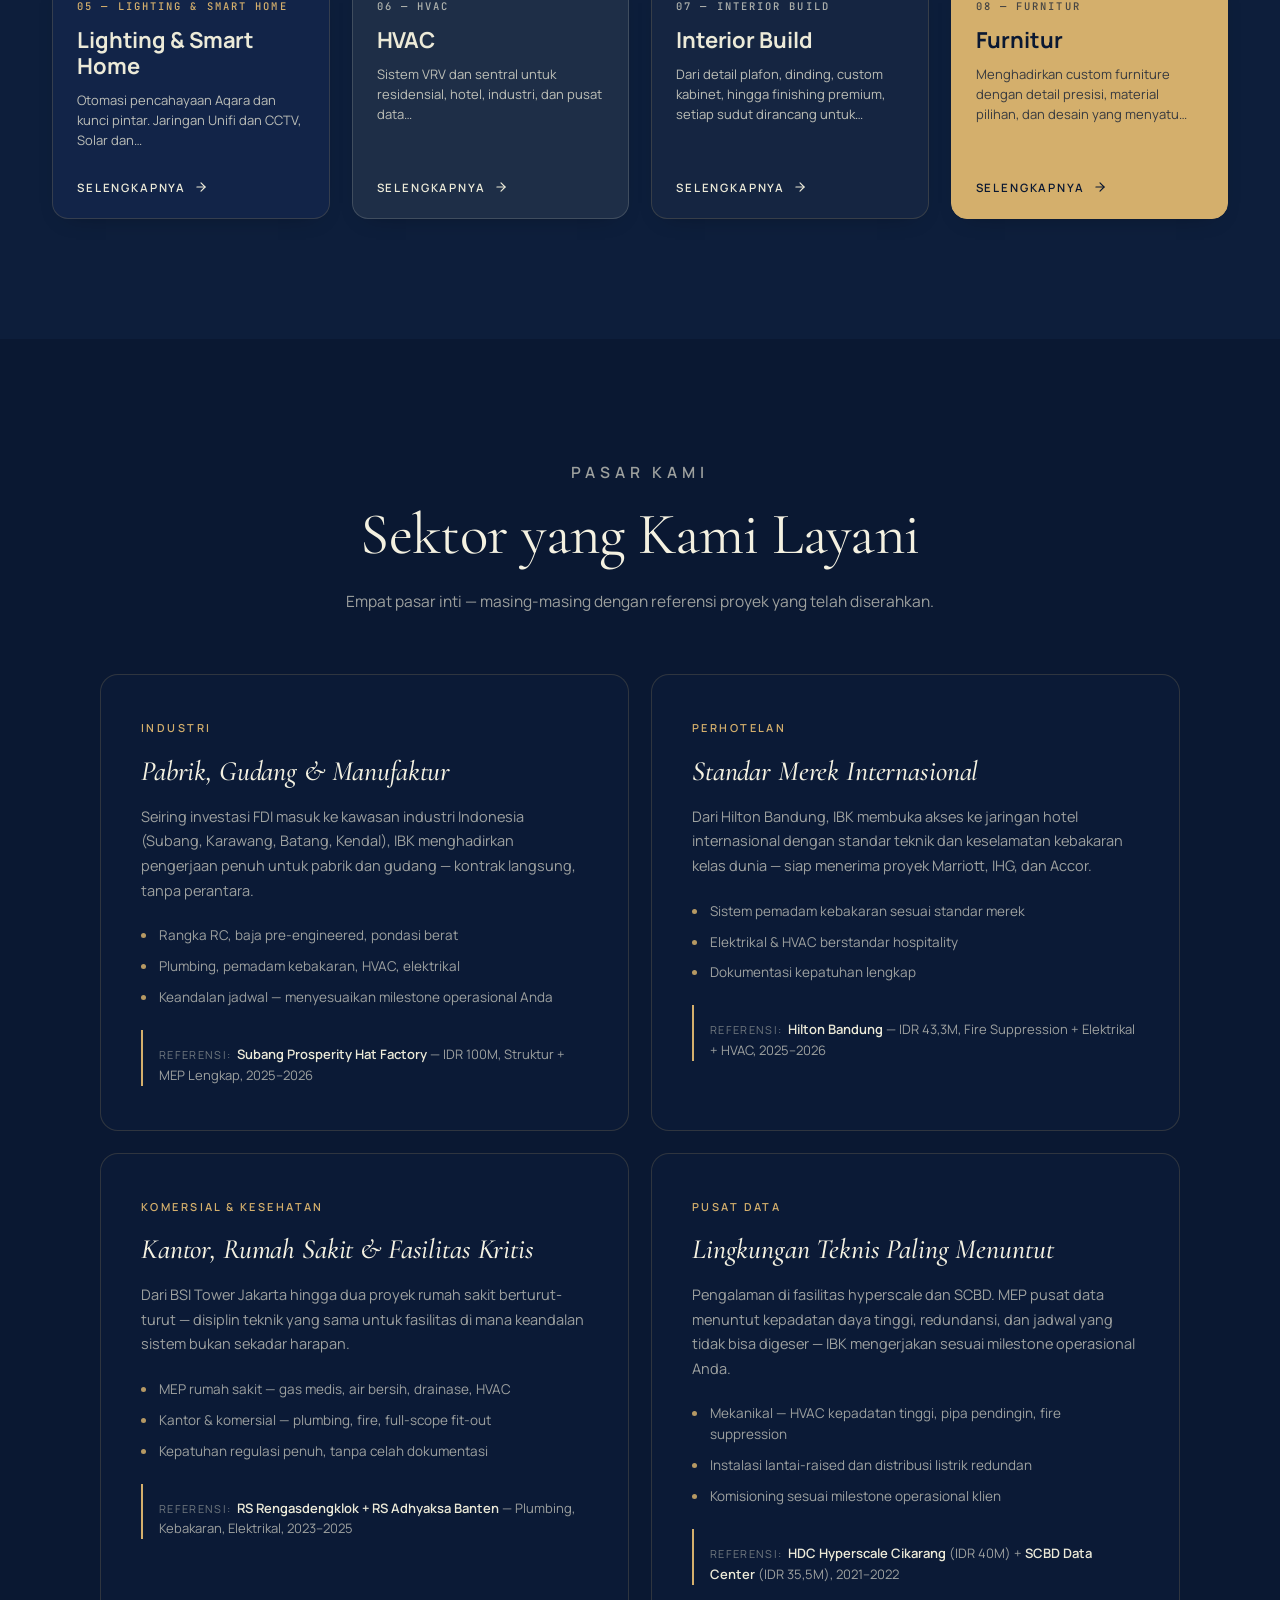
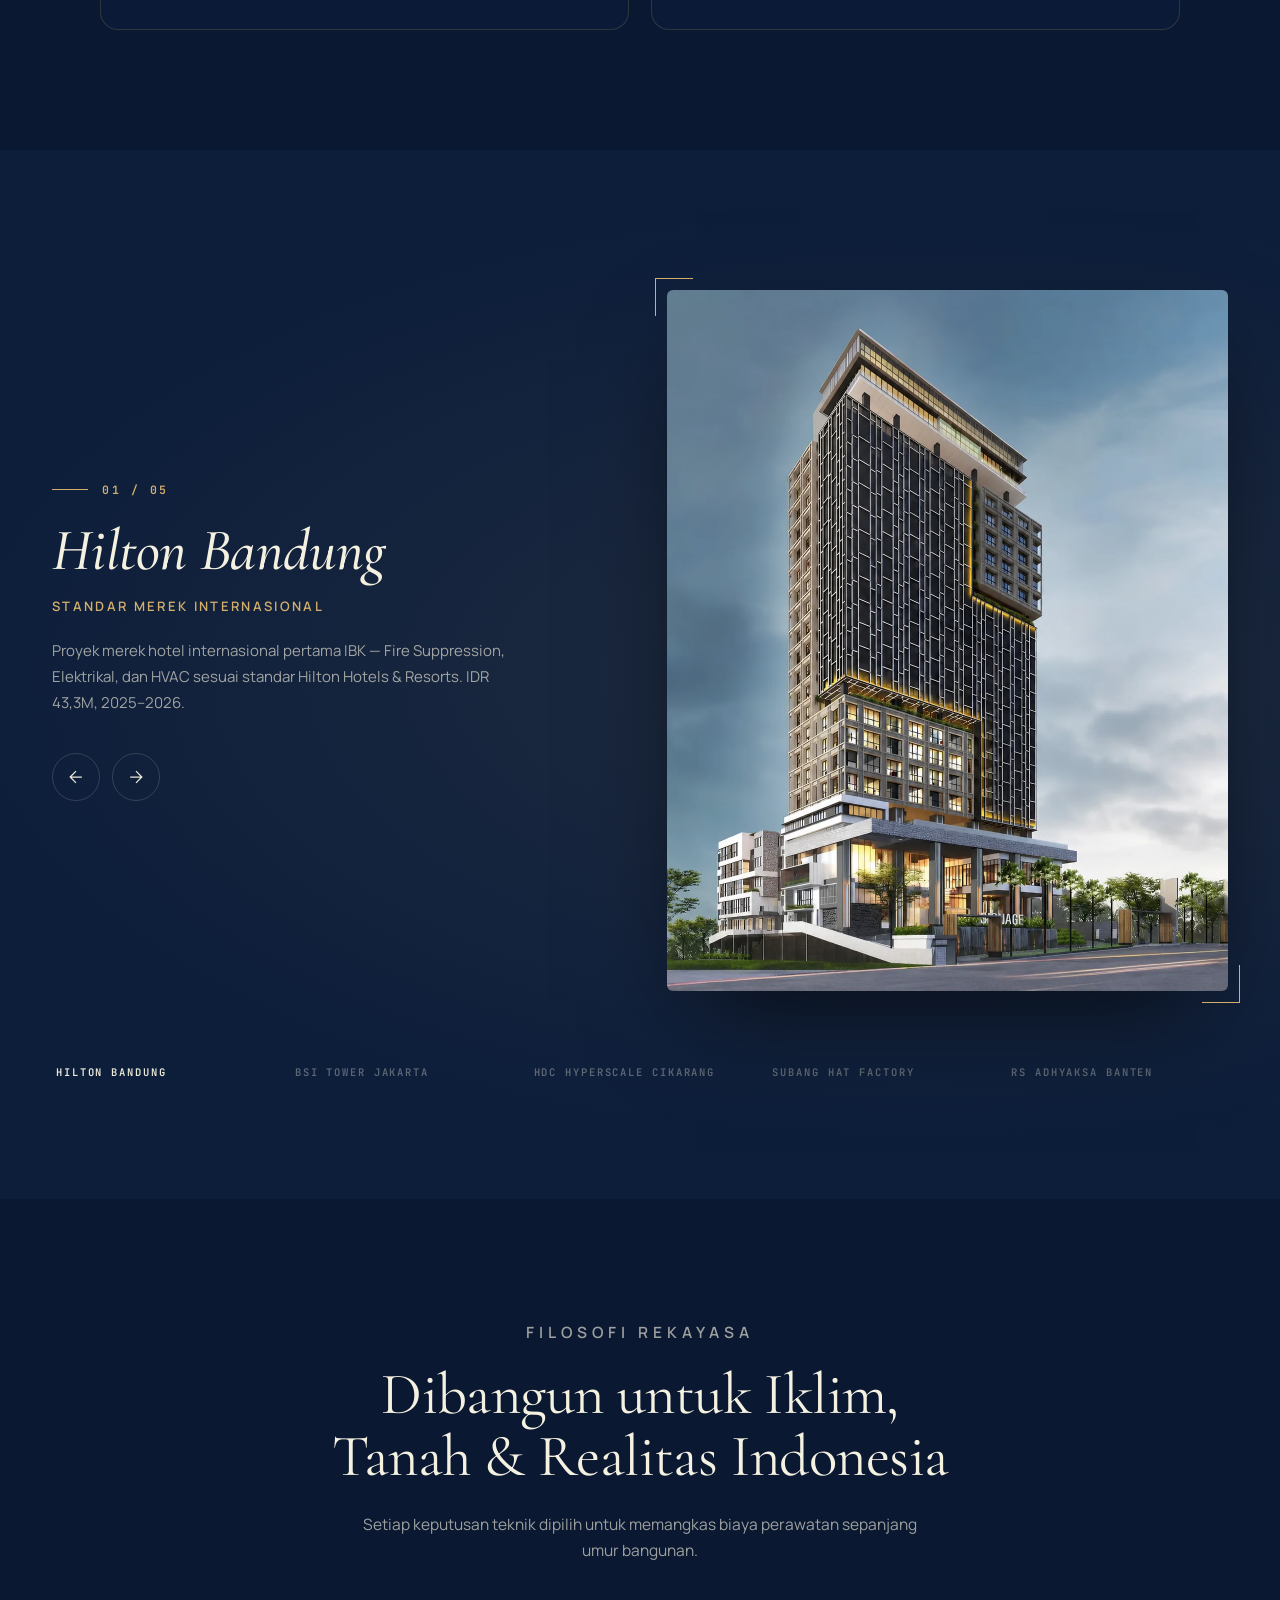
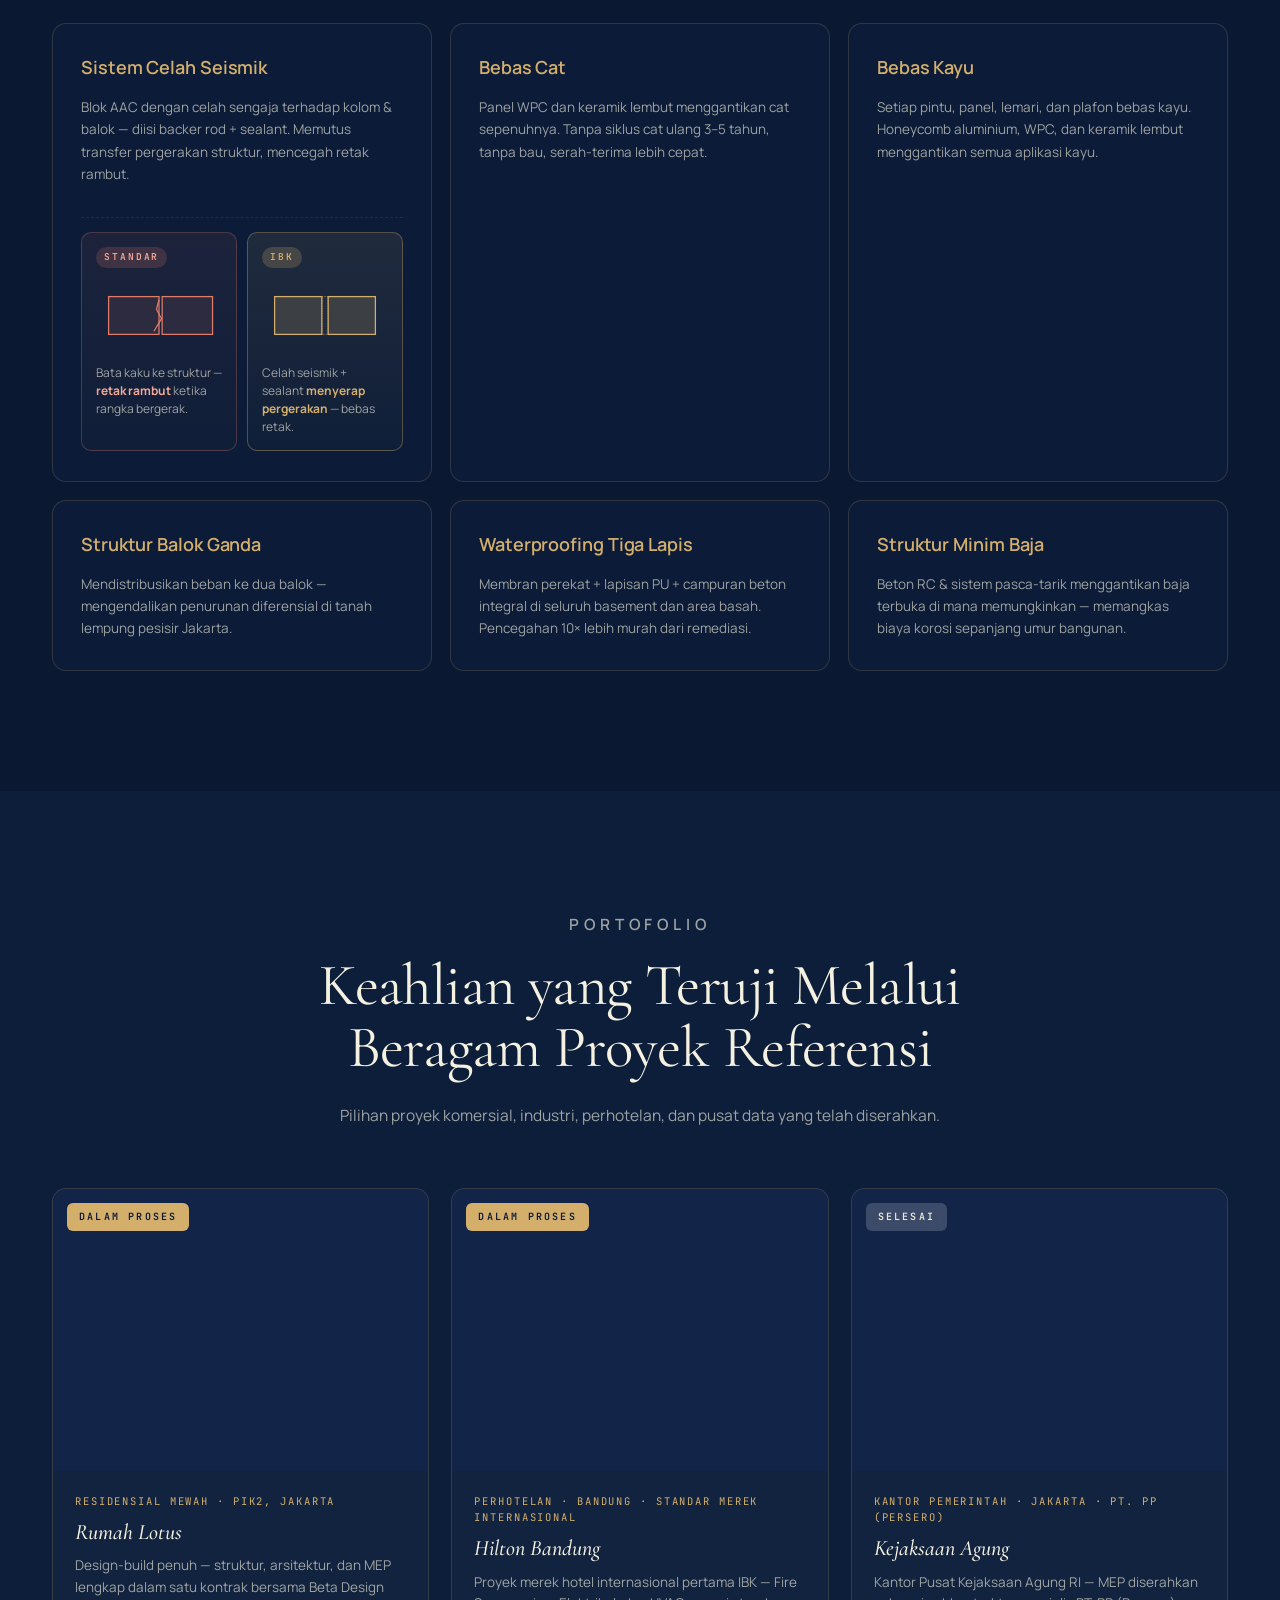
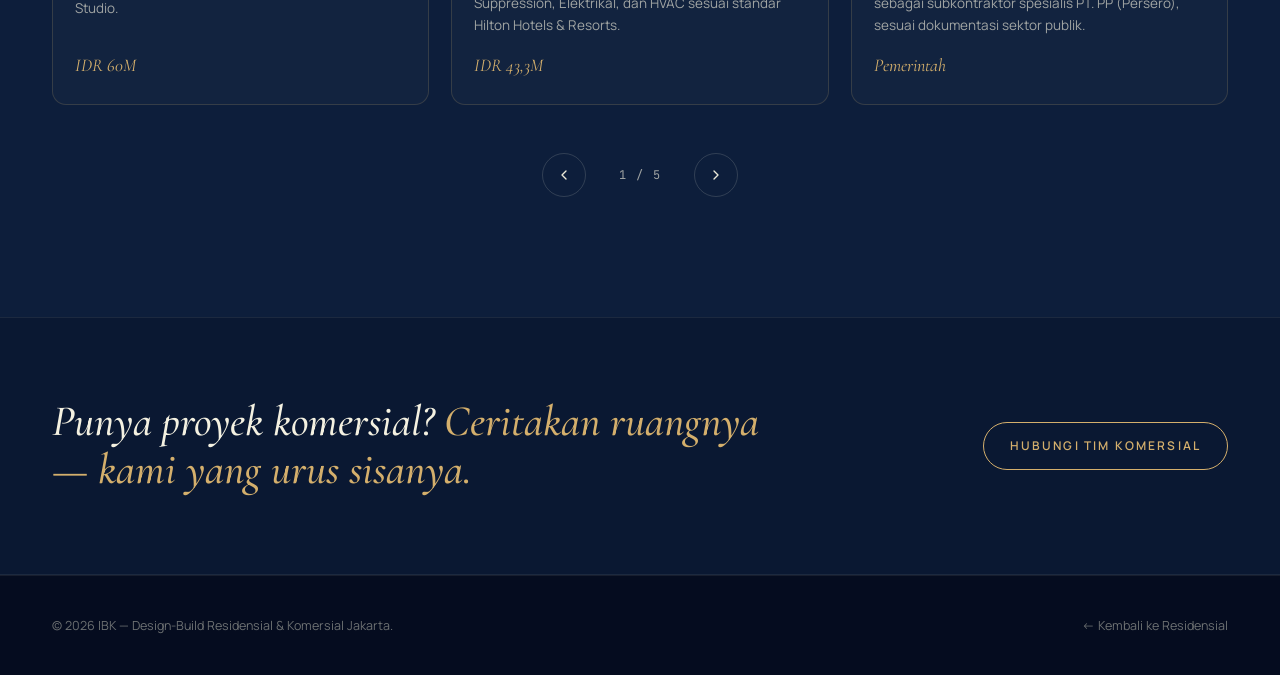
==== commit c7a59142: "Port Claude Design "Residensial" redesign as the live site (web-optimized images) Replaces the previ" ====
--- a/commercial.html
+++ b/commercial.html
@@ -1,310 +1,1262 @@
 <!DOCTYPE html>
 <html lang="id">
 <head>
-  <meta charset="UTF-8">
-  <meta name="viewport" content="width=device-width, initial-scale=1.0">
-  <meta name="description" content="IBK Komersial — kontraktor design-build untuk industri, perhotelan, rumah sakit, pusat data, dan perkantoran. IDR 300M+ proyek diserahkan.">
-  <title>IBK Komersial — Industri · Perhotelan · Pusat Data</title>
-  <link rel="preconnect" href="https://fonts.googleapis.com">
-  <link rel="preconnect" href="https://fonts.gstatic.com" crossorigin>
-  <link href="https://fonts.googleapis.com/css2?family=Cormorant+Garamond:ital,wght@0,300;0,400;0,600;1,300;1,400&family=DM+Sans:opsz,wght@9..40,300;9..40,400;9..40,500&display=swap" rel="stylesheet">
-  <link rel="stylesheet" href="css/base.css">
-  <link rel="stylesheet" href="css/components.css">
-  <link rel="stylesheet" href="css/pages.css">
+<meta charset="UTF-8" />
+<meta name="viewport" content="width=device-width, initial-scale=1.0" />
+<title>IBK Komersial — Design-Build Komersial Premium Jakarta</title>
+<link rel="preconnect" href="https://fonts.googleapis.com" />
+<link rel="preconnect" href="https://fonts.gstatic.com" crossorigin />
+<link href="https://fonts.googleapis.com/css2?family=Cormorant+Garamond:ital,wght@0,400;0,500;0,600;1,400;1,500&family=Manrope:wght@300;400;500;600;700&family=JetBrains+Mono:wght@400;500;600&display=swap" rel="stylesheet" />
+<style>
+  :root{
+    --bg:#0a1832; --bg-2:#0d1e3b; --bg-3:#122448;
+    --fg:#ecead8; --fg-muted:rgba(236,234,216,0.65); --fg-faint:rgba(236,234,216,0.45);
+    --gold:#d4af6c; --gold-2:#c89b50;
+    --bad:#e07d6a;
+    --line:rgba(236,234,216,0.08); --line-strong:rgba(236,234,216,0.16);
+    --card-border:rgba(212,175,108,0.18); --card-border-strong:rgba(212,175,108,0.35);
+    --serif:"Cormorant Garamond","Times New Roman",serif;
+    --sans:"Manrope",system-ui,-apple-system,sans-serif;
+    --mono:"JetBrains Mono",ui-monospace,monospace;
+  }
+  *{ box-sizing:border-box; }
+  html,body{ margin:0; padding:0; }
+  body{ background:var(--bg); color:var(--fg); font-family:var(--sans); line-height:1.55; -webkit-font-smoothing:antialiased; }
+  a{ color:inherit; text-decoration:none; }
+  img{ display:block; max-width:100%; }
+  button{ font-family:inherit; cursor:pointer; }
+  .container{ width:100%; max-width:1240px; margin:0 auto; padding:0 32px; }
+
+  /* NAV */
+  .nav{ position:fixed; top:0; left:0; right:0; z-index:60; padding:18px 0;
+    background:linear-gradient(180deg, rgba(10,24,50,0.72), rgba(10,24,50,0)); backdrop-filter:blur(8px); -webkit-backdrop-filter:blur(8px);
+    transition:background .3s ease, padding .3s ease, box-shadow .3s ease; }
+  .nav.is-scrolled{ background:rgba(10,24,50,0.92); padding:12px 0; box-shadow:0 1px 0 var(--line); }
+  .nav-inner{ display:flex; align-items:center; justify-content:space-between; gap:24px; }
+  .brand{ display:flex; align-items:center; }
+  .brand-logo{ height:38px; width:auto; display:block; }
+  .nav-links{ position:relative; display:inline-flex; align-items:center; gap:2px; padding:4px;
+    border-radius:999px; border:1px solid rgba(212,175,108,0.22); background:rgba(13,30,59,0.78);
+    -webkit-backdrop-filter:blur(12px); backdrop-filter:blur(12px); isolation:isolate;
+    box-shadow:0 6px 24px -12px rgba(0,0,0,0.5); }
+  .nav-cursor{ position:absolute; top:4px; bottom:4px; left:0; width:0; border-radius:999px;
+    background:var(--gold); z-index:0; opacity:0; pointer-events:none;
+    transition:left .42s cubic-bezier(.2,.8,.2,1), width .42s cubic-bezier(.2,.8,.2,1), opacity .28s ease; }
+  .nav-links a{ position:relative; z-index:1; display:inline-flex; align-items:center;
+    padding:9px 16px; border-radius:999px; font-size:11.5px; font-weight:600; letter-spacing:0.18em;
+    text-transform:uppercase; color:rgba(236,234,216,0.85); transition:color .28s ease; white-space:nowrap; }
+  .nav-links a.is-hover{ color:var(--bg); }
+  .nav-cta{ display:flex; align-items:center; gap:14px; }
+  .lang-toggle{ display:inline-flex; align-items:center; gap:6px; border:1px solid var(--line-strong);
+    border-radius:999px; padding:6px 4px; font-size:12px; font-weight:600; letter-spacing:0.08em; }
+  .lang-toggle button{ border:0; background:transparent; color:var(--fg-muted); padding:4px 10px;
+    border-radius:999px; font-weight:600; font-size:11.5px; letter-spacing:0.1em; transition:all .2s ease; }
+  .lang-toggle button.is-active{ background:var(--gold); color:var(--bg); }
+  .nav-menu-btn{ display:none; border:0; background:transparent; color:var(--fg); width:38px; height:38px;
+    border-radius:999px; border:1px solid var(--line-strong); align-items:center; justify-content:center; }
+  @media (max-width:900px){
+    .nav-links{ display:none; } .nav-menu-btn{ display:inline-flex; }
+    .nav{ padding:14px 0; } .container{ padding:0 20px; }
+    .brand-logo{ height:32px; } .nav-cta{ gap:10px; }
+    .lang-toggle{ padding:4px 3px; } .lang-toggle button{ padding:3px 8px; font-size:11px; }
+  }
+
+  /* HERO (like residensial) */
+  .hero{ position:relative; min-height:100vh; display:flex; align-items:flex-end; overflow:hidden;
+    color:var(--fg); padding:0 0 56px; }
+  .hero-bg{ position:absolute; inset:0; background-size:cover; background-position:center; opacity:0;
+    transition:opacity .9s ease; }
+  .hero-bg.is-active{ opacity:1; }
+  .hero-overlay{ position:absolute; inset:0;
+    background:linear-gradient(180deg, rgba(10,24,50,0.55) 0%, rgba(10,24,50,0.25) 35%, rgba(10,24,50,0.85) 100%),
+      linear-gradient(90deg, rgba(10,24,50,0.55) 0%, rgba(10,24,50,0.15) 50%); }
+  .hero-inner{ position:relative; z-index:2; width:100%; }
+  .hero-eyebrow{ font-size:12px; font-weight:600; letter-spacing:0.32em; color:var(--gold);
+    text-transform:uppercase; margin-bottom:28px; }
+  .hero-title{ font-family:var(--serif); font-style:italic; font-weight:500;
+    font-size:clamp(40px,5.6vw,78px); line-height:1.04; letter-spacing:-0.01em; margin:0 0 28px;
+    color:#f4f1e1; text-align:left; text-shadow:0 2px 30px rgba(0,0,0,0.35); }
+  .hero-title span{ display:block; }
+  .hero-desc{ max-width:540px; font-size:15px; color:rgba(236,234,216,0.78); margin:0 0 36px; line-height:1.65; }
+  .btn-row{ display:flex; gap:14px; flex-wrap:wrap; }
+  .btn{ display:inline-flex; align-items:center; gap:10px; padding:14px 26px; border-radius:999px;
+    font-size:12px; font-weight:600; letter-spacing:0.18em; text-transform:uppercase;
+    transition:all .25s ease; border:1px solid var(--gold); color:var(--gold); background:transparent; }
+  .btn:hover{ background:var(--gold); color:var(--bg); }
+  .btn--solid{ background:var(--gold); color:var(--bg); }
+  .btn--solid:hover{ background:var(--gold-2); border-color:var(--gold-2); }
+  .btn--ghost{ border-color:rgba(236,234,216,0.4); color:var(--fg); }
+  .btn--ghost:hover{ border-color:var(--fg); background:rgba(236,234,216,0.06); }
+  .hero-dots{ position:absolute; bottom:28px; left:50%; transform:translateX(-50%); z-index:3;
+    display:flex; gap:8px; }
+  .hero-dots .dot{ width:7px; height:7px; border-radius:50%; background:rgba(236,234,216,0.4);
+    transition:all .25s ease; cursor:pointer; border:none; padding:0; }
+  .hero-dots .dot.is-active{ background:var(--gold); width:22px; border-radius:999px; }
+  @media (max-width:720px){
+    .hero{ padding:120px 0 40px; align-items:flex-start; }
+    .hero-title{ font-size:clamp(30px,8.4vw,44px); line-height:1.08; }
+    .hero-desc{ font-size:14px; }
+  }
+
+  /* SECTION SHELL */
+  section.section{ padding:120px 0; position:relative; }
+  .eyebrow{ font-size:11.5px; font-weight:600; letter-spacing:0.32em; color:var(--gold);
+    text-transform:uppercase; margin:0 0 22px; }
+  .section-head-center{ text-align:center; max-width:880px; margin:0 auto 60px; }
+  .section-head-center .eyebrow{ margin-bottom:18px; }
+  .section-head-center h2{ font-family:var(--serif); font-weight:400; font-size:clamp(36px,4.6vw,64px);
+    line-height:1.06; letter-spacing:-0.01em; margin:0 0 22px; color:#f4f1e1; text-wrap:balance; }
+  .section-head-center p{ font-size:15.5px; line-height:1.7; color:var(--fg-muted); margin:0 auto;
+    max-width:640px; text-wrap:pretty; }
+
+  /* SCOPE (table grid identical to residensial) */
+  .scope{ background:var(--bg-2); }
+  .scope-head{ text-align:left; max-width:760px; margin:0 0 56px; }
+  .scope-head .eyebrow{ margin-bottom:18px; }
+  .scope-head h2{ font-family:var(--serif); font-weight:400; font-size:clamp(32px,4vw,52px);
+    line-height:1.06; letter-spacing:-0.01em; margin:0 0 22px; color:#f4f1e1; }
+  .scope-head h2 .accent{ color:var(--gold); font-style:italic; }
+  .scope-head p{ font-size:15px; line-height:1.7; color:var(--fg-muted); margin:0; max-width:580px; }
+  .scope-grid{ display:grid; grid-template-columns:repeat(4,minmax(0,1fr)); gap:22px; }
+  .scope-card{ position:relative; display:flex; flex-direction:column; justify-content:space-between;
+    padding:26px 24px 22px; min-height:200px; border-radius:16px; overflow:hidden;
+    box-shadow:0 8px 24px -16px rgba(0,0,0,0.45); transition:transform .3s ease, box-shadow .3s ease, background .3s ease, border-color .3s ease; }
+  .scope-card:hover{ transform:translateY(-3px) scale(1.015); box-shadow:0 24px 50px -20px rgba(0,0,0,0.55); }
+  .scope-card .scope-num{ font-family:var(--mono); font-size:10.5px; font-weight:500; letter-spacing:0.2em;
+    text-transform:uppercase; opacity:0.7; margin:0 0 14px; }
+  .scope-card .scope-title{ font-family:var(--sans); font-weight:700; font-size:22px; line-height:1.18;
+    letter-spacing:-0.005em; margin:0; }
+  .scope-card .scope-desc{ font-family:var(--sans); font-size:13px; line-height:1.55; margin:10px 0 0;
+    opacity:0.78; display:-webkit-box; -webkit-line-clamp:3; -webkit-box-orient:vertical; overflow:hidden; }
+  .scope-card .scope-link{ display:inline-flex; align-items:center; gap:8px; margin-top:28px;
+    font-family:var(--sans); font-size:11.5px; font-weight:600; letter-spacing:0.16em;
+    text-transform:uppercase; align-self:flex-start; }
+  .scope-card .scope-link svg{ transition:transform .35s cubic-bezier(.2,.7,.2,1); }
+  .scope-card:hover .scope-link{ text-decoration:underline; text-underline-offset:4px; }
+  .scope-card:hover .scope-link svg{ transform:translateX(5px); }
+  .scope-card.var-default{ background:rgba(255,255,255,0.035); border:1px solid var(--card-border); color:var(--fg); }
+  .scope-card.var-gold{ background:var(--gold); border:1px solid var(--gold); color:var(--bg); }
+  .scope-card.var-gold .scope-num{ color:rgba(10,24,50,0.7); opacity:1; }
+  .scope-card.var-blue{ background:var(--bg-3); border:1px solid var(--card-border); color:var(--fg); }
+  .scope-card.var-blue .scope-num{ color:var(--gold); opacity:1; }
+  .scope-card.var-gray{ background:rgba(236,234,216,0.08); border:1px solid var(--line-strong); color:var(--fg); }
+  @media (max-width:1100px){ .scope-grid{ grid-template-columns:repeat(3,minmax(0,1fr)); } }
+  @media (max-width:820px){ .scope-grid{ grid-template-columns:repeat(2,minmax(0,1fr)); } }
+  @media (max-width:520px){ .scope-grid{ grid-template-columns:1fr; } }
+
+  /* SEKTOR (spotlight cards) */
+  .sektor{ background:var(--bg); }
+  .sektor-grid{ display:grid; grid-template-columns:repeat(2,minmax(0,1fr)); gap:22px;
+    max-width:1080px; margin:0 auto; }
+  .sektor-card{ position:relative; overflow:hidden; border-radius:18px;
+    border:1px solid var(--card-border); background:rgba(13,30,59,0.55);
+    padding:44px 40px; transition:border-color .3s ease, transform .3s ease; cursor:default; }
+  .sektor-card:hover{ border-color:var(--card-border-strong); transform:translateY(-2px); }
+  .sektor-spot{ pointer-events:none; position:absolute; inset:-1px; opacity:0;
+    transition:opacity .3s ease; }
+  .sektor-content{ position:relative; z-index:1; }
+  .sektor-tag{ font-family:var(--sans); font-size:11px; font-weight:600; letter-spacing:0.22em;
+    text-transform:uppercase; color:var(--gold); margin:0 0 18px; }
+  .sektor-card h3{ font-family:var(--serif); font-style:italic; font-weight:500; font-size:28px;
+    line-height:1.15; margin:0 0 18px; color:#f4f1e1; letter-spacing:-0.005em; }
+  .sektor-desc{ font-size:14.5px; line-height:1.7; color:var(--fg-muted); margin:0 0 22px; }
+  .sektor-bullets{ list-style:none; padding:0; margin:0 0 22px; display:flex; flex-direction:column; gap:10px; }
+  .sektor-bullets li{ font-size:13.5px; line-height:1.55; color:var(--fg-muted); position:relative; padding-left:18px; }
+  .sektor-bullets li::before{ content:""; position:absolute; left:0; top:8px; width:5px; height:5px;
+    border-radius:50%; background:var(--gold); opacity:0.85; }
+  .sektor-ref{ position:relative; padding:14px 0 0 16px; border-left:2px solid var(--gold);
+    font-size:13px; line-height:1.6; color:var(--fg-muted); margin:0; }
+  .sektor-ref strong{ color:var(--fg); font-weight:600; }
+  .sektor-ref-label{ font-family:var(--sans); font-size:11px; letter-spacing:0.12em;
+    text-transform:uppercase; color:var(--fg-faint); margin-right:6px; }
+  @media (max-width:820px){ .sektor-grid{ grid-template-columns:1fr; } .sektor-card{ padding:32px 26px; } }
+
+  /* REFERENSI PERHOTELAN (elegant carousel) */
+  .refperhotelan{ background:var(--bg-2); position:relative; overflow:hidden; }
+  .carousel-wrapper{ position:relative; max-width:1180px; margin:0 auto; min-height:560px;
+    user-select:none; }
+  .carousel-bg-wash{ position:absolute; inset:-80px -120px; pointer-events:none; transition:background .9s ease; }
+  .carousel-inner{ position:relative; z-index:1; display:grid; grid-template-columns:1fr 1.05fr;
+    gap:80px; align-items:center; padding:20px 0 0; }
+  .carousel-content{ display:flex; flex-direction:column; justify-content:center; min-height:520px; }
+  .carousel-content-inner{ display:flex; flex-direction:column; }
+  .carousel-collection-num{ display:flex; align-items:center; gap:14px; margin-bottom:22px;
+    transition:opacity .5s ease, transform .5s ease; }
+  .carousel-collection-num.transitioning{ opacity:0; transform:translateY(-8px); }
+  .carousel-collection-num.visible{ opacity:1; transform:translateY(0); }
+  .carousel-num-line{ display:inline-block; width:36px; height:1px; background:var(--gold); }
+  .carousel-num-text{ font-family:var(--mono); font-size:11.5px; letter-spacing:0.22em;
+    text-transform:uppercase; color:var(--gold); font-weight:600; }
+  .carousel-title{ font-family:var(--serif); font-style:italic; font-weight:500;
+    font-size:clamp(40px,4.6vw,68px); line-height:1.04; letter-spacing:-0.01em;
+    margin:0 0 14px; color:#f4f1e1;
+    transition:opacity .6s ease, transform .6s ease, filter .6s ease; }
+  .carousel-title.transitioning{ opacity:0; transform:translateY(12px); filter:blur(6px); }
+  .carousel-title.visible{ opacity:1; transform:translateY(0); filter:blur(0); }
+  .carousel-subtitle{ font-family:var(--sans); font-size:13px; font-weight:600; letter-spacing:0.18em;
+    text-transform:uppercase; margin:0 0 22px;
+    transition:opacity .6s ease, transform .6s ease; }
+  .carousel-subtitle.transitioning{ opacity:0; transform:translateY(10px); }
+  .carousel-subtitle.visible{ opacity:1; transform:translateY(0); }
+  .carousel-description{ font-size:15px; line-height:1.75; color:var(--fg-muted); margin:0 0 36px;
+    max-width:480px;
+    transition:opacity .7s ease, transform .7s ease; }
+  .carousel-description.transitioning{ opacity:0; transform:translateY(10px); }
+  .carousel-description.visible{ opacity:1; transform:translateY(0); }
+  .carousel-nav-arrows{ display:flex; align-items:center; gap:12px; }
+  .carousel-arrow-btn{ width:48px; height:48px; border-radius:50%; border:1px solid var(--line-strong);
+    background:transparent; color:var(--fg); display:inline-flex; align-items:center; justify-content:center;
+    transition:all .25s ease; }
+  .carousel-arrow-btn:hover{ background:var(--gold); border-color:var(--gold); color:var(--bg); }
+
+  .carousel-image-container{ position:relative; aspect-ratio:4/5; }
+  .carousel-image-frame{ position:absolute; inset:0; border-radius:6px; overflow:hidden;
+    box-shadow:0 40px 100px -30px rgba(0,0,0,0.7);
+    transition:opacity .8s ease, transform .8s ease, filter .8s ease; }
+  .carousel-image-frame.transitioning{ opacity:0; transform:scale(1.05); filter:blur(8px); }
+  .carousel-image-frame.visible{ opacity:1; transform:scale(1); filter:blur(0); }
+  .carousel-image{ width:100%; height:100%; object-fit:cover; display:block; }
+  .carousel-image-overlay{ position:absolute; inset:0; pointer-events:none; }
+  .carousel-frame-corner{ position:absolute; width:38px; height:38px; pointer-events:none; }
+  .carousel-frame-corner--tl{ top:-12px; left:-12px; border-top:1px solid; border-left:1px solid; }
+  .carousel-frame-corner--br{ bottom:-12px; right:-12px; border-bottom:1px solid; border-right:1px solid; }
+
+  .carousel-progress-bar{ display:grid; grid-template-columns:repeat(var(--cols,4),1fr); gap:18px;
+    max-width:1180px; margin:48px auto 0; padding:0; }
+  .carousel-progress-item{ display:flex; flex-direction:column; gap:10px; padding:14px 4px 0;
+    background:transparent; border:0; cursor:pointer; text-align:left; transition:opacity .25s ease; }
+  .carousel-progress-item:not(.active){ opacity:0.55; }
+  .carousel-progress-item:hover{ opacity:1; }
+  .carousel-progress-track{ height:2px; background:var(--line-strong); position:relative;
+    border-radius:2px; overflow:hidden; }
+  .carousel-progress-fill{ position:absolute; left:0; top:0; bottom:0; width:0%;
+    background:var(--gold); transition:width .15s linear; }
+  .carousel-progress-label{ font-family:var(--mono); font-size:10.5px; letter-spacing:0.18em;
+    text-transform:uppercase; color:var(--fg-muted); font-weight:600; }
+  .carousel-progress-item.active .carousel-progress-label{ color:var(--fg); }
+  @media (max-width:900px){
+    .carousel-inner{ grid-template-columns:1fr; gap:40px; }
+    .carousel-image-container{ max-width:420px; margin:0 auto; aspect-ratio:4/5; }
+    .carousel-progress-bar{ grid-template-columns:repeat(2,1fr); gap:12px; }
+  }
+
+  /* FILOSOFI REKAYASA */
+  .rekayasa{ background:var(--bg-2); }
+  .rekayasa-grid{ display:grid; grid-template-columns:repeat(3,minmax(0,1fr)); gap:18px;
+    max-width:1180px; margin:0 auto; }
+  .rekayasa-card{ position:relative; padding:30px 28px; border-radius:14px;
+    background:rgba(13,30,59,0.7); border:1px solid var(--card-border);
+    transition:border-color .3s ease, transform .3s ease; cursor:pointer; overflow:hidden; }
+  .rekayasa-card:hover{ border-color:var(--card-border-strong); transform:translateY(-2px); }
+  .rekayasa-card h3{ font-family:var(--sans); font-weight:600; font-size:18px;
+    color:var(--gold); margin:0 0 14px; letter-spacing:-0.005em; }
+  .rekayasa-card p{ font-size:13.5px; line-height:1.65; color:var(--fg-muted); margin:0; }
+  .rekayasa-card .rek-detail{ max-height:0; overflow:hidden; transition:max-height .55s cubic-bezier(.2,.7,.2,1);
+    margin-top:0; }
+  .rekayasa-card.is-open .rek-detail{ max-height:520px; margin-top:18px; }
+  .rek-pair{ display:grid; grid-template-columns:1fr 1fr; gap:10px; padding-top:14px;
+    border-top:1px dashed var(--line); margin-top:14px; }
+  .rek-side{ border-radius:10px; padding:14px; display:flex; flex-direction:column; gap:8px; }
+  .rek-side.bad{ background:linear-gradient(180deg, rgba(224,125,106,0.08), rgba(224,125,106,0.02));
+    border:1px solid rgba(224,125,106,0.28); }
+  .rek-side.good{ background:linear-gradient(180deg, rgba(212,175,108,0.10), rgba(212,175,108,0.02));
+    border:1px solid var(--card-border-strong); }
+  .rek-side .pill{ font-family:var(--mono); font-size:9.5px; letter-spacing:0.2em;
+    text-transform:uppercase; padding:3px 8px; border-radius:999px; display:inline-block;
+    width:fit-content; font-weight:600; }
+  .rek-side.bad .pill{ background:rgba(224,125,106,0.18); color:#f3a995; }
+  .rek-side.good .pill{ background:rgba(212,175,108,0.22); color:var(--gold); }
+  .rek-side .rek-viz{ min-height:80px; display:flex; align-items:center; justify-content:center; }
+  .rek-side .rek-viz svg{ width:100%; max-height:100px; height:auto; }
+  .rek-side .rek-note{ font-size:12px; line-height:1.5; color:var(--fg-muted); margin:0; }
+  .rek-side.bad .rek-note strong{ color:#f3a995; }
+  .rek-side.good .rek-note strong{ color:var(--gold); }
+  @keyframes shake-x{ 0%,100%{transform:translate(0)} 25%{transform:translate(-2px,-1px)} 75%{transform:translate(2px,1px)} }
+  @keyframes pulse-glow2{ 0%,100%{filter:drop-shadow(0 0 4px rgba(212,175,108,0.5))} 50%{filter:drop-shadow(0 0 10px rgba(212,175,108,0.9))} }
+  @keyframes drop-anim{ 0%{transform:translateY(-6px); opacity:0} 20%{opacity:1} 100%{transform:translateY(36px); opacity:0} }
+  @keyframes peel2{ 0%,30%{transform:translateY(0); opacity:1} 100%{transform:translateY(30px) rotate(8deg); opacity:0} }
+  @keyframes wood-decay2{ 0%,30%{opacity:0; transform:scale(.6)} 60%{opacity:1; transform:scale(1)} 100%{opacity:0; transform:scale(.6)} }
+  @keyframes seismic2{ 0%,100%{transform:translateX(0)} 30%{transform:translateX(-3px)} 70%{transform:translateX(3px)} }
+  @keyframes corrode{ 0%,30%{opacity:0} 60%,80%{opacity:0.8} 100%{opacity:0} }
+  .shake2{ animation:shake-x 2.2s ease-in-out infinite; }
+  .glow2{ animation:pulse-glow2 2.6s ease-in-out infinite; }
+  .drop2{ animation:drop-anim 1.8s ease-in infinite; }
+  .peel2{ animation:peel2 3s ease-in-out infinite; }
+  .decay2{ animation:wood-decay2 3s ease-in-out infinite; }
+  .seismic{ animation:seismic2 2.4s ease-in-out infinite; }
+  .corrode{ animation:corrode 3s ease-in-out infinite; }
+  @media (max-width:900px){ .rekayasa-grid{ grid-template-columns:1fr 1fr; } }
+  @media (max-width:600px){ .rekayasa-grid{ grid-template-columns:1fr; } .rek-pair{ grid-template-columns:1fr; } }
+
+  /* PORTFOLIO (carousel) */
+  .portfolio{ background:var(--bg); }
+  .portfolio-rail{ position:relative; max-width:1180px; margin:0 auto; }
+  .portfolio-track{ display:grid; grid-template-columns:repeat(3,minmax(0,1fr)); gap:22px;
+    margin-top:28px; }
+  .portfolio-card{ display:flex; flex-direction:column; background:rgba(255,255,255,0.025);
+    border:1px solid var(--card-border); border-radius:14px; overflow:hidden;
+    transition:all .35s cubic-bezier(.2,.7,.2,1); cursor:pointer; }
+  .portfolio-card:hover{ transform:translateY(-4px); border-color:var(--card-border-strong);
+    box-shadow:0 24px 50px -25px rgba(0,0,0,0.55); }
+  .portfolio-card .img-wrap{ aspect-ratio:4/3; overflow:hidden; background:var(--bg-3); position:relative; }
+  .portfolio-card .img-wrap img{ width:100%; height:100%; object-fit:cover;
+    transition:transform .6s cubic-bezier(.2,.7,.2,1); }
+  .portfolio-card:hover .img-wrap img{ transform:scale(1.06); }
+  .portfolio-card .status-badge{ position:absolute; top:14px; left:14px; z-index:2;
+    font-family:var(--mono); font-size:10px; letter-spacing:0.22em; text-transform:uppercase;
+    padding:6px 12px; border-radius:6px; font-weight:600; }
+  .status-badge.proses{ background:var(--gold); color:var(--bg); }
+  .status-badge.selesai{ background:rgba(255,255,255,0.18); color:var(--fg);
+    backdrop-filter:blur(6px); -webkit-backdrop-filter:blur(6px); }
+  .portfolio-card .meta{ padding:22px 22px 24px; display:flex; flex-direction:column; gap:10px; flex:1; }
+  .portfolio-card .meta .sector{ font-family:var(--mono); font-size:10.5px; letter-spacing:0.18em;
+    text-transform:uppercase; color:var(--gold); }
+  .portfolio-card .meta h3{ font-family:var(--serif); font-style:italic; font-weight:500;
+    font-size:22px; line-height:1.2; margin:0; color:#f4f1e1; }
+  .portfolio-card .meta .desc{ font-size:13.5px; line-height:1.6; color:var(--fg-muted); margin:0;
+    flex:1; display:-webkit-box; -webkit-line-clamp:4; -webkit-box-orient:vertical; overflow:hidden; }
+  .portfolio-card .meta .value{ font-family:var(--serif); font-style:italic; font-size:18px;
+    color:var(--gold); margin-top:6px; }
+  .portfolio-nav{ display:flex; align-items:center; justify-content:center; gap:14px; margin-top:48px; }
+  .portfolio-nav-btn{ width:44px; height:44px; border-radius:50%; border:1px solid var(--line-strong);
+    background:transparent; color:var(--fg); display:inline-flex; align-items:center; justify-content:center;
+    transition:all .25s ease; }
+  .portfolio-nav-btn:hover{ background:var(--gold); border-color:var(--gold); color:var(--bg); }
+  .portfolio-counter{ font-family:var(--mono); font-size:12px; letter-spacing:0.12em;
+    color:var(--fg-muted); min-width:80px; text-align:center; }
+  @media (max-width:1000px){ .portfolio-track{ grid-template-columns:repeat(2,minmax(0,1fr)); } }
+  @media (max-width:620px){ .portfolio-track{ grid-template-columns:1fr; } }
+
+  /* CTA + Footer */
+  .cta-strip{ background:var(--bg-2); border-top:1px solid var(--line); border-bottom:1px solid var(--line);
+    padding:80px 0; }
+  .cta-inner{ display:grid; grid-template-columns:1.4fr auto; gap:40px; align-items:center; }
+  .cta-inner h2{ font-family:var(--serif); font-style:italic; font-weight:500;
+    font-size:clamp(28px,3.4vw,44px); line-height:1.1; margin:0; color:#f4f1e1; max-width:720px; }
+  .cta-inner h2 .accent{ color:var(--gold); }
+  @media (max-width:800px){ .cta-inner{ grid-template-columns:1fr; } }
+  footer{ padding:40px 0; border-top:1px solid var(--line); font-size:12.5px; color:var(--fg-faint);
+    background:#050c1f; }
+  .footer-inner{ display:flex; align-items:center; justify-content:space-between; gap:24px; flex-wrap:wrap; }
+</style>
 </head>
 <body>
 
-  <!-- NAV -->
-  <nav class="nav" id="main-nav" role="navigation" aria-label="Main navigation">
-    <div class="nav__container">
-      <a href="index.html" class="nav__logo" aria-label="IBK Home">
-    <img src="images/brand/icon-home.png" alt="IBK Logo">
-  </a>
-      <div class="nav__links" id="nav-links">
-        <a href="#stats"      class="nav__link" data-i18n="nav.about">Tentang Kami</a>
-        <a href="#capabilities" class="nav__link" data-i18n="nav.capabilities">Kemampuan</a>
-        <a href="#sectors"    class="nav__link" data-i18n="nav.sectors">Sektor</a>
-        <a href="#portfolio"  class="nav__link" data-i18n="nav.portfolio">Portofolio</a>
-        <a href="#contact"    class="nav__link" data-i18n="nav.contact">Kontak</a>
-        <a href="residential.html" class="nav__link nav__link--alt" data-i18n="nav.residential">Residensial</a>
-      </div>
-      <div class="nav__actions">
-        <button class="lang-toggle" id="lang-toggle" aria-label="Toggle language / Ganti bahasa">
-          <span class="lang-toggle__option active" id="lang-id">ID</span>
-          <span class="lang-toggle__divider">/</span>
-          <span class="lang-toggle__option" id="lang-en">EN</span>
+<!-- NAV -->
+<nav class="nav" id="topNav">
+  <div class="container nav-inner">
+    <a class="brand" href="index.html" aria-label="IndoBangun">
+      <img class="brand-logo" src="images/brand-logo.webp" alt="IndoBangun" />
+    </a>
+    <div class="nav-links" id="navLinks">
+      <span class="nav-cursor" aria-hidden="true"></span>
+      <a href="#about" data-i18n="navAbout">Tentang</a>
+      <a href="#scope" data-i18n="navScope">Lingkup</a>
+      <a href="#sektor" data-i18n="navSektor">Sektor</a>
+      <a href="#portfolio" data-i18n="navProjects">Portofolio</a>
+      <a href="proyek-selesai.html" data-i18n="navDone">Proyek Selesai</a>
+      <a href="residential.html" data-i18n="navResidential">Residensial</a>
+    </div>
+    <div class="nav-cta">
+      <div class="lang-toggle" role="tablist" aria-label="Language switch">
+        <button type="button" data-lang="id" class="is-active">ID</button>
+        <button type="button" data-lang="en">EN</button>
+      </div>
+    </div>
+  </div>
+</nav>
+
+<!-- HERO -->
+<section class="hero" id="top">
+  <div class="hero-bg is-active" style="background-image:url('images/hero-com-1.webp')"></div>
+  <div class="hero-bg" style="background-image:url('images/hero-com-2.webp')"></div>
+  <div class="hero-bg" style="background-image:url('images/hero-com-3.webp')"></div>
+  <div class="hero-overlay"></div>
+  <div class="container hero-inner">
+    <div class="hero-text" style="margin: -43px 0px 194px;">
+      <div class="hero-eyebrow" data-i18n="heroEyebrow">Komersial · Industri · Perhotelan · Pusat Data</div>
+      <h1 class="hero-title">
+        <span data-i18n="heroTitle1" style="font-size: 65px">Rancang. Bangun.</span>
+        <span data-i18n="heroTitle2" style="font-size: 65px; margin: 0px">Serahkan.</span>
+      </h1>
+      <p class="hero-desc" data-i18n="heroDesc">Dari subkontraktor MEP spesialis menjadi kontraktor design-build terintegrasi penuh. IBK menghadirkan struktur, arsitektur, dan MEP lengkap untuk fasilitas paling menuntut di Indonesia.</p>
+      <div class="btn-row">
+        <a class="btn btn--ghost" href="#portfolio" data-i18n="heroBtn1">Lihat Portofolio</a>
+        <a class="btn btn--solid" href="#contact" data-i18n="heroBtn2">Diskusi Proyek</a>
+      </div>
+    </div>
+  </div>
+  <div class="hero-dots" role="tablist">
+    <button class="dot is-active" data-slide="0" aria-label="Slide 1"></button>
+    <button class="dot" data-slide="1" aria-label="Slide 2"></button>
+    <button class="dot" data-slide="2" aria-label="Slide 3"></button>
+  </div>
+</section>
+
+<!-- LINGKUP PEKERJAAN -->
+<section class="section scope" id="scope">
+  <div class="container">
+    <div class="scope-head">
+      <p class="eyebrow" data-i18n="scopeEyebrow">Lingkup Pekerjaan</p>
+      <h2>
+        <span data-i18n="scopeTitle1">Pengerjaan Penuh dalam</span><br/>
+        <span class="accent" data-i18n="scopeTitle2">Satu Kontrak</span><span data-i18n="scopeTitle3"> Yang Kami Kerjakan.</span>
+      </h2>
+      <p data-i18n="scopeDesc">Dari pondasi sampai serah terima kunci — arsitektur, struktur, MEP, interior, hingga perizinan ditangani satu tim. Tidak ada celah koordinasi, tidak ada saling tunjuk, satu titik tanggung jawab.</p>
+    </div>
+    <div class="scope-grid">
+      <a href="scope/struktur.html" class="scope-card var-default">
+        <div>
+          <p class="scope-num" data-i18n="scopeNum1">01 — STRUKTUR</p>
+          <h3 class="scope-title" data-i18n="scope1Title">Struktur</h3>
+          <p class="scope-desc" data-i18n="scope1Desc">Beton K-400, baja TS-420, dan sistem balok ganda…</p>
+        </div>
+        <span class="scope-link"><span data-i18n="scopeMore">Selengkapnya</span>
+          <svg width="14" height="14" viewBox="0 0 24 24" fill="none" stroke="currentColor" stroke-width="2" stroke-linecap="round" stroke-linejoin="round"><line x1="5" y1="12" x2="19" y2="12"/><polyline points="12 5 19 12 12 19"/></svg>
+        </span>
+      </a>
+      <a href="scope/arsitektur.html" class="scope-card var-gold">
+        <div>
+          <p class="scope-num" data-i18n="scopeNum2">02 — ARSITEKTUR</p>
+          <h3 class="scope-title" data-i18n="scope2Title">Arsitektur</h3>
+          <p class="scope-desc" data-i18n="scope2Desc">Design-build terintegrasi penuh. Sistem ramah iklim — tanpa kayu, cat, atau bata merah…</p>
+        </div>
+        <span class="scope-link"><span data-i18n="scopeMore2">Selengkapnya</span>
+          <svg width="14" height="14" viewBox="0 0 24 24" fill="none" stroke="currentColor" stroke-width="2" stroke-linecap="round" stroke-linejoin="round"><line x1="5" y1="12" x2="19" y2="12"/><polyline points="12 5 19 12 12 19"/></svg>
+        </span>
+      </a>
+      <a href="scope/elektrikal.html" class="scope-card var-blue">
+        <div>
+          <p class="scope-num" data-i18n="scopeNum3">03 — ELEKTRIKAL</p>
+          <h3 class="scope-title" data-i18n="scope3Title">Elektrikal</h3>
+          <p class="scope-desc" data-i18n="scope3Desc">Kabel Kabelmetal, Supreme, Extrana, dan Jembo. Panel Schneider dan Chint…</p>
+        </div>
+        <span class="scope-link"><span data-i18n="scopeMore3">Selengkapnya</span>
+          <svg width="14" height="14" viewBox="0 0 24 24" fill="none" stroke="currentColor" stroke-width="2" stroke-linecap="round" stroke-linejoin="round"><line x1="5" y1="12" x2="19" y2="12"/><polyline points="12 5 19 12 12 19"/></svg>
+        </span>
+      </a>
+      <a href="scope/plumbing.html" class="scope-card var-gray">
+        <div>
+          <p class="scope-num" data-i18n="scopeNum4">04 — PLUMBING</p>
+          <h3 class="scope-title" data-i18n="scope4Title">Plumbing</h3>
+          <p class="scope-desc" data-i18n="scope4Desc">PPR Toro Italy untuk air bersih. Rucika PVC untuk drainase…</p>
+        </div>
+        <span class="scope-link"><span data-i18n="scopeMore4">Selengkapnya</span>
+          <svg width="14" height="14" viewBox="0 0 24 24" fill="none" stroke="currentColor" stroke-width="2" stroke-linecap="round" stroke-linejoin="round"><line x1="5" y1="12" x2="19" y2="12"/><polyline points="12 5 19 12 12 19"/></svg>
+        </span>
+      </a>
+      <a href="scope/lighting-smart-home.html" class="scope-card var-blue">
+        <div>
+          <p class="scope-num" data-i18n="scopeNum5">05 — LIGHTING &amp; SMART HOME</p>
+          <h3 class="scope-title" data-i18n="scope5Title">Lighting &amp; Smart Home</h3>
+          <p class="scope-desc" data-i18n="scope5Desc">Otomasi pencahayaan Aqara dan kunci pintar. Jaringan Unifi dan CCTV, Solar dan…</p>
+        </div>
+        <span class="scope-link"><span data-i18n="scopeMore5">Selengkapnya</span>
+          <svg width="14" height="14" viewBox="0 0 24 24" fill="none" stroke="currentColor" stroke-width="2" stroke-linecap="round" stroke-linejoin="round"><line x1="5" y1="12" x2="19" y2="12"/><polyline points="12 5 19 12 12 19"/></svg>
+        </span>
+      </a>
+      <a href="scope/hvac.html" class="scope-card var-gray">
+        <div>
+          <p class="scope-num" data-i18n="scopeNum6">06 — HVAC</p>
+          <h3 class="scope-title" data-i18n="scope6Title">HVAC</h3>
+          <p class="scope-desc" data-i18n="scope6Desc">Sistem VRV dan sentral untuk residensial, hotel, industri, dan pusat data…</p>
+        </div>
+        <span class="scope-link"><span data-i18n="scopeMore6">Selengkapnya</span>
+          <svg width="14" height="14" viewBox="0 0 24 24" fill="none" stroke="currentColor" stroke-width="2" stroke-linecap="round" stroke-linejoin="round"><line x1="5" y1="12" x2="19" y2="12"/><polyline points="12 5 19 12 12 19"/></svg>
+        </span>
+      </a>
+      <a href="scope/interior-build.html" class="scope-card var-default">
+        <div>
+          <p class="scope-num" data-i18n="scopeNum7">07 — INTERIOR BUILD</p>
+          <h3 class="scope-title" data-i18n="scope7Title">Interior Build</h3>
+          <p class="scope-desc" data-i18n="scope7Desc">Dari detail plafon, dinding, custom kabinet, hingga finishing premium, setiap sudut dirancang untuk…</p>
+        </div>
+        <span class="scope-link"><span data-i18n="scopeMore7">Selengkapnya</span>
+          <svg width="14" height="14" viewBox="0 0 24 24" fill="none" stroke="currentColor" stroke-width="2" stroke-linecap="round" stroke-linejoin="round"><line x1="5" y1="12" x2="19" y2="12"/><polyline points="12 5 19 12 12 19"/></svg>
+        </span>
+      </a>
+      <a href="scope/furnitur.html" class="scope-card var-gold">
+        <div>
+          <p class="scope-num" data-i18n="scopeNum8">08 — FURNITUR</p>
+          <h3 class="scope-title" data-i18n="scope8Title">Furnitur</h3>
+          <p class="scope-desc" data-i18n="scope8Desc">Menghadirkan custom furniture dengan detail presisi, material pilihan, dan desain yang menyatu sempurna dengan karakter interior…</p>
+        </div>
+        <span class="scope-link"><span data-i18n="scopeMore8">Selengkapnya</span>
+          <svg width="14" height="14" viewBox="0 0 24 24" fill="none" stroke="currentColor" stroke-width="2" stroke-linecap="round" stroke-linejoin="round"><line x1="5" y1="12" x2="19" y2="12"/><polyline points="12 5 19 12 12 19"/></svg>
+        </span>
+      </a>
+    </div>
+  </div>
+</section>
+
+<!-- SEKTOR YANG KAMI LAYANI -->
+<section class="section sektor" id="sektor">
+  <div class="container">
+    <div class="section-head-center">
+      <p class="eyebrow" data-i18n="sektorEyebrow">Pasar Kami</p>
+      <h2 data-i18n="sektorTitle">Sektor yang Kami Layani</h2>
+      <p data-i18n="sektorDesc">Empat pasar inti — masing-masing dengan referensi proyek yang telah diserahkan.</p>
+    </div>
+    <div class="sektor-grid" id="sektorGrid">
+      <div class="sektor-card" data-spot="rgba(212,175,108,0.15)">
+        <div class="sektor-spot"></div>
+        <div class="sektor-content">
+          <p class="sektor-tag" data-i18n="sek1Tag">Industri</p>
+          <h3 data-i18n="sek1Title">Pabrik, Gudang &amp; Manufaktur</h3>
+          <p class="sektor-desc" data-i18n="sek1Desc">Seiring investasi FDI masuk ke kawasan industri Indonesia (Subang, Karawang, Batang, Kendal), IBK menghadirkan pengerjaan penuh untuk pabrik dan gudang — kontrak langsung, tanpa perantara.</p>
+          <ul class="sektor-bullets">
+            <li data-i18n="sek1B1">Rangka RC, baja pre-engineered, pondasi berat</li>
+            <li data-i18n="sek1B2">Plumbing, pemadam kebakaran, HVAC, elektrikal</li>
+            <li data-i18n="sek1B3">Keandalan jadwal — menyesuaikan milestone operasional Anda</li>
+          </ul>
+          <p class="sektor-ref"><span class="sektor-ref-label" data-i18n="sektorRefLabel">Referensi:</span><strong data-i18n="sek1RefName">Subang Prosperity Hat Factory</strong> — <span data-i18n="sek1RefDetail">IDR 100M, Struktur + MEP Lengkap, 2025–2026</span></p>
+        </div>
+      </div>
+      <div class="sektor-card" data-spot="rgba(212,175,108,0.20)">
+        <div class="sektor-spot"></div>
+        <div class="sektor-content">
+          <p class="sektor-tag" data-i18n="sek2Tag">Perhotelan</p>
+          <h3 data-i18n="sek2Title">Standar Merek Internasional</h3>
+          <p class="sektor-desc" data-i18n="sek2Desc">Dari Hilton Bandung, IBK membuka akses ke jaringan hotel internasional dengan standar teknik dan keselamatan kebakaran kelas dunia — siap menerima proyek Marriott, IHG, dan Accor.</p>
+          <ul class="sektor-bullets">
+            <li data-i18n="sek2B1">Sistem pemadam kebakaran sesuai standar merek</li>
+            <li data-i18n="sek2B2">Elektrikal &amp; HVAC berstandar hospitality</li>
+            <li data-i18n="sek2B3">Dokumentasi kepatuhan lengkap</li>
+          </ul>
+          <p class="sektor-ref"><span class="sektor-ref-label" data-i18n="sektorRefLabel">Referensi:</span><strong data-i18n="sek2RefName">Hilton Bandung</strong> — <span data-i18n="sek2RefDetail">IDR 43,3M, Fire Suppression + Elektrikal + HVAC, 2025–2026</span></p>
+        </div>
+      </div>
+      <div class="sektor-card" data-spot="rgba(14,165,233,0.18)">
+        <div class="sektor-spot"></div>
+        <div class="sektor-content">
+          <p class="sektor-tag" data-i18n="sek3Tag">Komersial &amp; Kesehatan</p>
+          <h3 data-i18n="sek3Title">Kantor, Rumah Sakit &amp; Fasilitas Kritis</h3>
+          <p class="sektor-desc" data-i18n="sek3Desc">Dari BSI Tower Jakarta hingga dua proyek rumah sakit berturut-turut — disiplin teknik yang sama untuk fasilitas di mana keandalan sistem bukan sekadar harapan.</p>
+          <ul class="sektor-bullets">
+            <li data-i18n="sek3B1">MEP rumah sakit — gas medis, air bersih, drainase, HVAC</li>
+            <li data-i18n="sek3B2">Kantor &amp; komersial — plumbing, fire, full-scope fit-out</li>
+            <li data-i18n="sek3B3">Kepatuhan regulasi penuh, tanpa celah dokumentasi</li>
+          </ul>
+          <p class="sektor-ref"><span class="sektor-ref-label" data-i18n="sektorRefLabel">Referensi:</span><strong data-i18n="sek3RefName">RS Rengasdengklok + RS Adhyaksa Banten</strong> — <span data-i18n="sek3RefDetail">Plumbing, Kebakaran, Elektrikal, 2023–2025</span></p>
+        </div>
+      </div>
+      <div class="sektor-card" data-spot="rgba(168,85,247,0.20)">
+        <div class="sektor-spot"></div>
+        <div class="sektor-content">
+          <p class="sektor-tag" data-i18n="sek4Tag">Pusat Data</p>
+          <h3 data-i18n="sek4Title">Lingkungan Teknis Paling Menuntut</h3>
+          <p class="sektor-desc" data-i18n="sek4Desc">Pengalaman di fasilitas hyperscale dan SCBD. MEP pusat data menuntut kepadatan daya tinggi, redundansi, dan jadwal yang tidak bisa digeser — IBK mengerjakan sesuai milestone operasional Anda.</p>
+          <ul class="sektor-bullets">
+            <li data-i18n="sek4B1">Mekanikal — HVAC kepadatan tinggi, pipa pendingin, fire suppression</li>
+            <li data-i18n="sek4B2">Instalasi lantai-raised dan distribusi listrik redundan</li>
+            <li data-i18n="sek4B3">Komisioning sesuai milestone operasional klien</li>
+          </ul>
+          <p class="sektor-ref"><span class="sektor-ref-label" data-i18n="sektorRefLabel">Referensi:</span><strong data-i18n="sek4RefName">HDC Hyperscale Cikarang</strong> <span data-i18n="sek4RefDetail">(IDR 40M) + <strong>SCBD Data Center</strong> (IDR 35,5M), 2021–2022</span></p>
+        </div>
+      </div>
+    </div>
+  </div>
+</section>
+
+<!-- REFERENSI PROYEK (elegant carousel) -->
+<section class="section refperhotelan" id="refprojects">
+  <div class="container">
+    <div class="carousel-wrapper" id="refCarousel"
+         onmouseenter="window.__refPause&&window.__refPause(true)"
+         onmouseleave="window.__refPause&&window.__refPause(false)">
+      <div class="carousel-bg-wash" id="refBgWash"></div>
+      <div class="carousel-inner">
+        <div class="carousel-content">
+          <div class="carousel-content-inner">
+            <div class="carousel-collection-num visible" id="refNum">
+              <span class="carousel-num-line"></span>
+              <span class="carousel-num-text" id="refNumText">01 / 05</span>
+            </div>
+            <h2 class="carousel-title visible" id="refTitle">Hilton Bandung</h2>
+            <p class="carousel-subtitle visible" id="refSubtitle">Standar Merek Internasional</p>
+            <p class="carousel-description visible" id="refDesc">Proyek merek hotel internasional pertama IBK — Fire Suppression, Elektrikal, dan HVAC sesuai standar Hilton Hotels &amp; Resorts. IDR 43,3M, 2025–2026.</p>
+            <div class="carousel-nav-arrows">
+              <button class="carousel-arrow-btn" id="refPrev" aria-label="Previous">
+                <svg width="20" height="20" viewBox="0 0 24 24" fill="none" stroke="currentColor" stroke-width="1.5"><path d="M19 12H5M12 19l-7-7 7-7"/></svg>
+              </button>
+              <button class="carousel-arrow-btn" id="refNext" aria-label="Next">
+                <svg width="20" height="20" viewBox="0 0 24 24" fill="none" stroke="currentColor" stroke-width="1.5"><path d="M5 12h14M12 5l7 7-7 7"/></svg>
+              </button>
+            </div>
+          </div>
+        </div>
+        <div class="carousel-image-container">
+          <div class="carousel-image-frame visible" id="refFrame">
+            <img class="carousel-image" id="refImg" src="images/ref-hilton.webp" alt="Hilton Bandung" />
+            <div class="carousel-image-overlay" id="refOverlay"></div>
+          </div>
+          <div class="carousel-frame-corner carousel-frame-corner--tl" id="refCornerTl"></div>
+          <div class="carousel-frame-corner carousel-frame-corner--br" id="refCornerBr"></div>
+        </div>
+      </div>
+      <div class="carousel-progress-bar" id="refProgress"></div>
+    </div>
+  </div>
+</section>
+
+<!-- FILOSOFI REKAYASA -->
+<section class="section rekayasa" id="rekayasa" style="background:#0a1832;">
+  <div class="container">
+    <div class="section-head-center">
+      <p class="eyebrow" data-i18n="rekEyebrow">Filosofi Rekayasa</p>
+      <h2 data-i18n="rekTitle">Dibangun untuk Iklim, Tanah &amp; Realitas Indonesia</h2>
+      <p data-i18n="rekDesc">Setiap keputusan teknik dipilih untuk memangkas biaya perawatan sepanjang umur bangunan.</p>
+    </div>
+    <div class="rekayasa-grid" id="rekayasaGrid">
+      <div class="rekayasa-card" data-idx="0">
+        <h3 data-i18n="rek1Title">Sistem Celah Seismik</h3>
+        <p data-i18n="rek1Desc">Blok AAC dengan celah sengaja terhadap kolom &amp; balok — diisi backer rod + sealant. Memutus transfer pergerakan struktur, mencegah retak rambut.</p>
+        <div class="rek-detail">
+          <div class="rek-pair">
+            <div class="rek-side bad">
+              <span class="pill" data-i18n="rekStd">Standar</span>
+              <div class="rek-viz"><svg viewBox="0 0 200 100"><rect x="20" y="20" width="80" height="60" fill="rgba(224,125,106,0.10)" stroke="#e07d6a" stroke-width="2"/><rect x="105" y="20" width="80" height="60" fill="rgba(224,125,106,0.10)" stroke="#e07d6a" stroke-width="2"/><path class="seismic" d="M 100 25 L 96 40 L 104 55 L 92 75" fill="none" stroke="#e07d6a" stroke-width="2"/></svg></div>
+              <p class="rek-note" data-i18n="rek1BadNote">Bata kaku ke struktur — <strong>retak rambut</strong> ketika rangka bergerak.</p>
+            </div>
+            <div class="rek-side good">
+              <span class="pill" data-i18n="rekIbk">IBK</span>
+              <div class="rek-viz"><svg viewBox="0 0 200 100" class="glow2"><rect x="20" y="20" width="75" height="60" fill="rgba(212,175,108,0.18)" stroke="#d4af6c" stroke-width="2"/><rect x="105" y="20" width="75" height="60" fill="rgba(212,175,108,0.18)" stroke="#d4af6c" stroke-width="2"/><rect x="95" y="20" width="10" height="60" fill="rgba(212,175,108,0.04)" stroke="#d4af6c" stroke-width="1" stroke-dasharray="2,2"/></svg></div>
+              <p class="rek-note" data-i18n="rek1GoodNote">Celah seismik + sealant <strong>menyerap pergerakan</strong> — bebas retak.</p>
+            </div>
+          </div>
+        </div>
+      </div>
+      <div class="rekayasa-card" data-idx="1">
+        <h3 data-i18n="rek2Title">Bebas Cat</h3>
+        <p data-i18n="rek2Desc">Panel WPC dan keramik lembut menggantikan cat sepenuhnya. Tanpa siklus cat ulang 3–5 tahun, tanpa bau, serah-terima lebih cepat.</p>
+        <div class="rek-detail">
+          <div class="rek-pair">
+            <div class="rek-side bad">
+              <span class="pill" data-i18n="rekStd">Standar</span>
+              <div class="rek-viz"><svg viewBox="0 0 200 100"><rect x="20" y="20" width="160" height="60" fill="rgba(224,125,106,0.10)" stroke="#e07d6a" stroke-width="2"/><g class="peel2"><path d="M 60 25 L 100 25 L 102 50 L 58 48 Z" fill="#e07d6a" opacity="0.85"/></g></svg></div>
+              <p class="rek-note" data-i18n="rek2BadNote">Cat tropis <strong>terkelupas</strong> setiap 3–5 tahun.</p>
+            </div>
+            <div class="rek-side good">
+              <span class="pill" data-i18n="rekIbk">IBK</span>
+              <div class="rek-viz"><svg viewBox="0 0 200 100" class="glow2"><rect x="20" y="20" width="160" height="60" fill="rgba(212,175,108,0.10)" stroke="#d4af6c" stroke-width="2"/><line x1="20" y1="50" x2="180" y2="50" stroke="#d4af6c" stroke-width="1" opacity="0.5"/><line x1="100" y1="20" x2="100" y2="80" stroke="#d4af6c" stroke-width="1" opacity="0.5"/></svg></div>
+              <p class="rek-note" data-i18n="rek2GoodNote">WPC + keramik lembut — <strong>tanpa repainting</strong> seumur hidup.</p>
+            </div>
+          </div>
+        </div>
+      </div>
+      <div class="rekayasa-card" data-idx="2">
+        <h3 data-i18n="rek3Title">Bebas Kayu</h3>
+        <p data-i18n="rek3Desc">Setiap pintu, panel, lemari, dan plafon bebas kayu. Honeycomb aluminium, WPC, dan keramik lembut menggantikan semua aplikasi kayu.</p>
+        <div class="rek-detail">
+          <div class="rek-pair">
+            <div class="rek-side bad">
+              <span class="pill" data-i18n="rekStd">Standar</span>
+              <div class="rek-viz"><svg viewBox="0 0 200 100"><rect x="40" y="20" width="120" height="60" fill="rgba(224,125,106,0.12)" stroke="#e07d6a" stroke-width="2"/><circle class="decay2" cx="80" cy="40" r="4" fill="#0a1832"/><circle class="decay2" style="animation-delay:0.6s" cx="120" cy="60" r="3" fill="#0a1832"/><circle class="decay2" style="animation-delay:1.2s" cx="100" cy="70" r="5" fill="#0a1832"/></svg></div>
+              <p class="rek-note" data-i18n="rek3BadNote">Kayu di tropis <strong>dimakan rayap</strong>, melengkung.</p>
+            </div>
+            <div class="rek-side good">
+              <span class="pill" data-i18n="rekIbk">IBK</span>
+              <div class="rek-viz"><svg viewBox="0 0 200 100" class="glow2"><rect x="40" y="20" width="120" height="60" fill="rgba(212,175,108,0.08)" stroke="#d4af6c" stroke-width="2"/><g stroke="#d4af6c" stroke-width="0.8" opacity="0.85" fill="none"><path d="M 50 30 L 60 25 L 70 30 L 80 25 L 90 30 L 100 25 L 110 30 L 120 25 L 130 30 L 140 25 L 150 30"/><path d="M 50 50 L 60 45 L 70 50 L 80 45 L 90 50 L 100 45 L 110 50 L 120 45 L 130 50 L 140 45 L 150 50"/><path d="M 50 70 L 60 65 L 70 70 L 80 65 L 90 70 L 100 65 L 110 70 L 120 65 L 130 70 L 140 65 L 150 70"/></g></svg></div>
+              <p class="rek-note" data-i18n="rek3GoodNote">Honeycomb + WPC — <strong>bebas rayap</strong>, tidak melengkung.</p>
+            </div>
+          </div>
+        </div>
+      </div>
+      <div class="rekayasa-card" data-idx="3">
+        <h3 data-i18n="rek4Title">Struktur Balok Ganda</h3>
+        <p data-i18n="rek4Desc">Mendistribusikan beban ke dua balok — mengendalikan penurunan diferensial di tanah lempung pesisir Jakarta.</p>
+        <div class="rek-detail">
+          <div class="rek-pair">
+            <div class="rek-side bad">
+              <span class="pill" data-i18n="rekStd">Standar</span>
+              <div class="rek-viz"><svg viewBox="0 0 200 100"><path d="M 20 50 Q 100 75, 180 50 L 180 60 Q 100 85, 20 60 Z" fill="#e07d6a" opacity="0.85" class="shake2"/></svg></div>
+              <p class="rek-note" data-i18n="rek4BadNote">Balok tunggal <strong>melendut</strong> dan lantai miring.</p>
+            </div>
+            <div class="rek-side good">
+              <span class="pill" data-i18n="rekIbk">IBK</span>
+              <div class="rek-viz"><svg viewBox="0 0 200 100" class="glow2"><rect x="20" y="30" width="160" height="8" fill="#d4af6c"/><rect x="20" y="50" width="160" height="8" fill="#d4af6c"/></svg></div>
+              <p class="rek-note" data-i18n="rek4GoodNote">Balok ganda <strong>tetap rata</strong> di tanah lempung Jakarta.</p>
+            </div>
+          </div>
+        </div>
+      </div>
+      <div class="rekayasa-card" data-idx="4">
+        <h3 data-i18n="rek5Title">Waterproofing Tiga Lapis</h3>
+        <p data-i18n="rek5Desc">Membran perekat + lapisan PU + campuran beton integral di seluruh basement dan area basah. Pencegahan 10× lebih murah dari remediasi.</p>
+        <div class="rek-detail">
+          <div class="rek-pair">
+            <div class="rek-side bad">
+              <span class="pill" data-i18n="rekStd">Standar</span>
+              <div class="rek-viz"><svg viewBox="0 0 200 100"><rect x="20" y="55" width="160" height="4" fill="#e07d6a" opacity="0.7"/><rect x="20" y="59" width="160" height="20" fill="rgba(224,125,106,0.10)" stroke="#e07d6a" stroke-width="1"/><circle class="drop2" cx="60" cy="20" r="3" fill="#7fb3d5"/><circle class="drop2" style="animation-delay:0.5s" cx="100" cy="20" r="3" fill="#7fb3d5"/><circle class="drop2" style="animation-delay:1s" cx="140" cy="20" r="3" fill="#7fb3d5"/></svg></div>
+              <p class="rek-note" data-i18n="rek5BadNote">Satu lapis cat <strong>rembes</strong> setelah 1–2 tahun.</p>
+            </div>
+            <div class="rek-side good">
+              <span class="pill" data-i18n="rekIbk">IBK</span>
+              <div class="rek-viz"><svg viewBox="0 0 200 100"><rect x="20" y="50" width="160" height="5" fill="#d4af6c" opacity="0.95"/><rect x="20" y="56" width="160" height="5" fill="#d4af6c" opacity="0.75"/><rect x="20" y="62" width="160" height="5" fill="#d4af6c" opacity="0.55"/><rect x="20" y="68" width="160" height="14" fill="rgba(212,175,108,0.10)" stroke="#d4af6c" stroke-width="1"/></svg></div>
+              <p class="rek-note" data-i18n="rek5GoodNote">Tiga lapis <strong>memblokir air total</strong> di basement.</p>
+            </div>
+          </div>
+        </div>
+      </div>
+      <div class="rekayasa-card" data-idx="5">
+        <h3 data-i18n="rek6Title">Struktur Minim Baja</h3>
+        <p data-i18n="rek6Desc">Beton RC &amp; sistem pasca-tarik menggantikan baja terbuka di mana memungkinkan — memangkas biaya korosi sepanjang umur bangunan.</p>
+        <div class="rek-detail">
+          <div class="rek-pair">
+            <div class="rek-side bad">
+              <span class="pill" data-i18n="rekStd">Standar</span>
+              <div class="rek-viz"><svg viewBox="0 0 200 100"><rect x="20" y="35" width="160" height="30" fill="rgba(224,125,106,0.10)" stroke="#e07d6a" stroke-width="2"/><circle class="corrode" cx="60" cy="50" r="6" fill="#e07d6a"/><circle class="corrode" style="animation-delay:0.6s" cx="100" cy="50" r="6" fill="#e07d6a"/><circle class="corrode" style="animation-delay:1.2s" cx="140" cy="50" r="6" fill="#e07d6a"/></svg></div>
+              <p class="rek-note" data-i18n="rek6BadNote">Baja terbuka <strong>berkarat</strong> di iklim tropis lembab.</p>
+            </div>
+            <div class="rek-side good">
+              <span class="pill" data-i18n="rekIbk">IBK</span>
+              <div class="rek-viz"><svg viewBox="0 0 200 100" class="glow2"><rect x="20" y="35" width="160" height="30" fill="rgba(212,175,108,0.12)" stroke="#d4af6c" stroke-width="2"/><line x1="20" y1="50" x2="180" y2="50" stroke="#d4af6c" stroke-width="1.5" opacity="0.7"/></svg></div>
+              <p class="rek-note" data-i18n="rek6GoodNote">Beton RC + pasca-tarik — <strong>tanpa korosi</strong>, lebih murah.</p>
+            </div>
+          </div>
+        </div>
+      </div>
+    </div>
+  </div>
+</section>
+
+<!-- PORTOFOLIO -->
+<section class="section portfolio" id="portfolio" style="background:#0d1e3b;">
+  <div class="container">
+    <div class="section-head-center">
+      <p class="eyebrow" data-i18n="portEyebrow">Portofolio</p>
+      <h2 data-i18n="portTitle">Keahlian yang Teruji Melalui Beragam Proyek Referensi</h2>
+      <p data-i18n="portDesc">Pilihan proyek komersial, industri, perhotelan, dan pusat data yang telah diserahkan.</p>
+    </div>
+    <div class="portfolio-rail">
+      <div class="portfolio-track" id="portfolioTrack"></div>
+      <div class="portfolio-nav">
+        <button class="portfolio-nav-btn" id="portPrev" aria-label="Previous">
+          <svg width="16" height="16" viewBox="0 0 24 24" fill="none" stroke="currentColor" stroke-width="2" stroke-linecap="round" stroke-linejoin="round"><polyline points="15 18 9 12 15 6"/></svg>
         </button>
-        <button class="nav__hamburger" id="nav-hamburger" aria-label="Open menu" aria-expanded="false">
-          <span></span><span></span><span></span>
+        <span class="portfolio-counter" id="portCounter">1 / 6</span>
+        <button class="portfolio-nav-btn" id="portNext" aria-label="Next">
+          <svg width="16" height="16" viewBox="0 0 24 24" fill="none" stroke="currentColor" stroke-width="2" stroke-linecap="round" stroke-linejoin="round"><polyline points="9 18 15 12 9 6"/></svg>
         </button>
       </div>
     </div>
-  </nav>
-
-  <!-- HERO -->
-  <section class="hero commercial-hero" id="hero" aria-label="Commercial Hero">
-    <div class="hero__bg" aria-hidden="true">
-      <img src="images/commercial/commercial-hero.jpg" alt="" class="hero__bg-img" loading="eager">
-    </div>
-    <div class="container">
-      <div class="hero__content">
-        <p class="hero__eyebrow" data-i18n="com.hero.eyebrow">Komersial · Industri · Perhotelan · Pusat Data</p>
-        <h1 class="hero__headline" data-i18n="com.hero.headline">Rancang. Bangun.<br>Serahkan.</h1>
-        <p class="hero__sub" data-i18n="com.hero.sub">Dari subkontraktor MEP spesialis menjadi kontraktor design-build terintegrasi penuh. IBK menghadirkan struktur, arsitektur, dan MEP lengkap untuk fasilitas paling menuntut di Indonesia.</p>
-        <div class="hero__cta-group">
-          <a href="#portfolio" class="btn btn--primary" data-i18n="com.hero.cta1">Lihat Portofolio</a>
-          <a href="#contact"   class="btn btn--ghost"   data-i18n="com.hero.cta2">Diskusi Proyek</a>
-        </div>
-      </div>
-    </div>
-  </section>
-
-  <!-- STATS -->
-  <section class="section com-stats" id="stats">
-    <div class="container">
-      <div class="section__header">
-        <p class="section__eyebrow" data-i18n="com.stats.eyebrow">Rekam Jejak</p>
-        <h2 class="section__title" data-i18n="com.stats.title">Angka yang Bicara</h2>
-      </div>
-      <div class="com-stats-grid">
-        <div class="com-stat">
-          <div class="com-stat__value" data-i18n="com.stats.s1_val">IDR 300M+</div>
-          <div class="com-stat__label" data-i18n="com.stats.s1_lbl">Nilai Proyek Diserahkan</div>
-        </div>
-        <div class="com-stat">
-          <div class="com-stat__value" data-i18n="com.stats.s2_val">20+</div>
-          <div class="com-stat__label" data-i18n="com.stats.s2_lbl">Proyek Terselesaikan</div>
-        </div>
-        <div class="com-stat">
-          <div class="com-stat__value" data-i18n="com.stats.s3_val">10</div>
-          <div class="com-stat__label" data-i18n="com.stats.s3_lbl">Tahun Pengalaman</div>
-        </div>
-        <div class="com-stat">
-          <div class="com-stat__value" data-i18n="com.stats.s4_val">255</div>
-          <div class="com-stat__label" data-i18n="com.stats.s4_lbl">Anggota Tim</div>
-        </div>
-      </div>
-    </div>
-  </section>
-
-  <!-- CAPABILITIES -->
-  <section class="section capabilities" id="capabilities">
-    <div class="container">
-      <div class="section__header">
-        <p class="section__eyebrow" data-i18n="com.cap.eyebrow">Pengerjaan Penuh dalam Satu Kontrak</p>
-        <h2 class="section__title" data-i18n="com.cap.title">Kapabilitas Komersial</h2>
-        <p class="section__lead" data-i18n="com.cap.lead">Struktur, arsitektur, dan MEP lengkap — semuanya dikendalikan IBK. Tanpa subkontraktor pihak ketiga untuk sistem kritis.</p>
-      </div>
-      <div class="diff-grid">
-        <article class="diff-card">
-          <div class="diff-card__icon" aria-hidden="true">01</div>
-          <h3 class="diff-card__title" data-i18n="com.cap.c1_title">Struktur</h3>
-          <p class="diff-card__text" data-i18n="com.cap.c1_text">Beton K-400, baja TS-420, dan sistem balok ganda untuk tanah pesisir Jakarta. Spesifikasi tinggi dari pondasi ke atas.</p>
-        </article>
-        <article class="diff-card">
-          <div class="diff-card__icon" aria-hidden="true">02</div>
-          <h3 class="diff-card__title" data-i18n="com.cap.c2_title">Arsitektur</h3>
-          <p class="diff-card__text" data-i18n="com.cap.c2_text">Design-build terintegrasi penuh. Sistem ramah iklim — tanpa kayu, cat, atau bata merah.</p>
-        </article>
-        <article class="diff-card">
-          <div class="diff-card__icon" aria-hidden="true">03</div>
-          <h3 class="diff-card__title" data-i18n="com.cap.c3_title">Elektrikal</h3>
-          <p class="diff-card__text" data-i18n="com.cap.c3_text">Kabel Kabelmetal, Supreme, Extrana, dan Jembo. Panel Schneider dan Chint. Dipilih untuk keandalan jangka panjang.</p>
-        </article>
-        <article class="diff-card">
-          <div class="diff-card__icon" aria-hidden="true">04</div>
-          <h3 class="diff-card__title" data-i18n="com.cap.c4_title">Plumbing</h3>
-          <p class="diff-card__text" data-i18n="com.cap.c4_text">PPR Toro Italy untuk air bersih. Rucika PVC untuk drainase. Magnaplast akustik untuk limbah dapur.</p>
-        </article>
-        <article class="diff-card">
-          <div class="diff-card__icon" aria-hidden="true">05</div>
-          <h3 class="diff-card__title" data-i18n="com.cap.c5_title">Sistem Pemadam Kebakaran</h3>
-          <p class="diff-card__text" data-i18n="com.cap.c5_text">Instalasi sprinkler dan pemadam lengkap. Terbukti di residensial, perhotelan, rumah sakit, pusat data, dan industri.</p>
-        </article>
-        <article class="diff-card">
-          <div class="diff-card__icon" aria-hidden="true">06</div>
-          <h3 class="diff-card__title" data-i18n="com.cap.c6_title">HVAC</h3>
-          <p class="diff-card__text" data-i18n="com.cap.c6_text">Sistem VRV dan sentral untuk residensial, hotel, industri, dan pusat data.</p>
-        </article>
-        <article class="diff-card">
-          <div class="diff-card__icon" aria-hidden="true">07</div>
-          <h3 class="diff-card__title" data-i18n="com.cap.c7_title">Interior Build</h3>
-          <p class="diff-card__text" data-i18n="com.cap.c7_text">Fit-out interior penuh — partisi, plafon, lantai, dan finishing. Terintegrasi dalam kontrak utama, tanpa subkontraktor pihak ketiga.</p>
-        </article>
-        <article class="diff-card">
-          <div class="diff-card__icon" aria-hidden="true">08</div>
-          <h3 class="diff-card__title" data-i18n="com.cap.c8_title">Furnitur</h3>
-          <p class="diff-card__text" data-i18n="com.cap.c8_text">Furnitur built-in dan custom — kitchen set, lemari, vanity. Diproduksi di workshop IBK sesuai detail arsitek.</p>
-        </article>
-      </div>
-    </div>
-  </section>
-
-  <!-- SECTORS -->
-  <section class="section com-sectors" id="sectors">
-    <div class="container">
-      <div class="section__header">
-        <p class="section__eyebrow" data-i18n="com.sect.eyebrow">Pasar Kami</p>
-        <h2 class="section__title" data-i18n="com.sect.title">Sektor yang Kami Layani</h2>
-        <p class="section__lead" data-i18n="com.sect.lead">Empat pasar inti — masing-masing dengan referensi proyek yang telah diserahkan.</p>
-      </div>
-      <div class="sector-grid">
-
-        <article class="sector-card">
-          <p class="sector-card__eyebrow" data-i18n="com.sect.ind_eyebrow">Industri</p>
-          <h3 class="sector-card__title" data-i18n="com.sect.ind_title">Pabrik, Gudang &amp; Manufaktur</h3>
-          <p class="sector-card__text" data-i18n="com.sect.ind_text">Seiring investasi FDI masuk ke kawasan industri Indonesia (Subang, Karawang, Batang, Kendal), IBK menghadirkan pengerjaan penuh untuk pabrik dan gudang — kontrak langsung, tanpa perantara.</p>
-          <ul class="sector-card__list">
-            <li data-i18n="com.sect.ind_l1">Rangka RC, baja pre-engineered, pondasi berat</li>
-            <li data-i18n="com.sect.ind_l2">Plumbing, pemadam kebakaran, HVAC, elektrikal</li>
-            <li data-i18n="com.sect.ind_l3">Keandalan jadwal — menyesuaikan milestone operasional Anda</li>
-          </ul>
-          <p class="sector-card__ref" data-i18n="com.sect.ind_ref">Referensi: <strong>Subang Prosperity Hat Factory</strong> — IDR 100M, Struktur + MEP Lengkap, 2025–2026</p>
-        </article>
-
-        <article class="sector-card">
-          <p class="sector-card__eyebrow" data-i18n="com.sect.hosp_eyebrow">Perhotelan</p>
-          <h3 class="sector-card__title" data-i18n="com.sect.hosp_title">Standar Merek Internasional</h3>
-          <p class="sector-card__text" data-i18n="com.sect.hosp_text">Dari Hilton Bandung, IBK membuka akses ke jaringan hotel internasional dengan standar teknik dan keselamatan kebakaran kelas dunia — siap menerima proyek Marriott, IHG, dan Accor.</p>
-          <ul class="sector-card__list">
-            <li data-i18n="com.sect.hosp_l1">Sistem pemadam kebakaran sesuai standar merek</li>
-            <li data-i18n="com.sect.hosp_l2">Elektrikal &amp; HVAC berstandar hospitality</li>
-            <li data-i18n="com.sect.hosp_l3">Dokumentasi kepatuhan lengkap</li>
-          </ul>
-          <p class="sector-card__ref" data-i18n="com.sect.hosp_ref">Referensi: <strong>Hilton Bandung</strong> — IDR 43,3M, Fire Suppression + Elektrikal + HVAC, 2025–2026</p>
-        </article>
-
-        <article class="sector-card">
-          <p class="sector-card__eyebrow" data-i18n="com.sect.com_eyebrow">Komersial &amp; Kesehatan</p>
-          <h3 class="sector-card__title" data-i18n="com.sect.com_title">Kantor, Rumah Sakit &amp; Fasilitas Kritis</h3>
-          <p class="sector-card__text" data-i18n="com.sect.com_text">Dari BSI Tower Jakarta hingga dua proyek rumah sakit berturut-turut — disiplin teknik yang sama untuk fasilitas di mana keandalan sistem bukan sekadar harapan.</p>
-          <ul class="sector-card__list">
-            <li data-i18n="com.sect.com_l1">MEP rumah sakit — gas medis, air bersih, drainase, HVAC</li>
-            <li data-i18n="com.sect.com_l2">Kantor &amp; komersial — plumbing, fire, full-scope fit-out</li>
-            <li data-i18n="com.sect.com_l3">Kepatuhan regulasi penuh, tanpa celah dokumentasi</li>
-          </ul>
-          <p class="sector-card__ref" data-i18n="com.sect.com_ref">Referensi: <strong>RS Rengasdengklok + RS Adhyaksa Banten</strong> — Plumbing, Kebakaran, Elektrikal, 2023–2025</p>
-        </article>
-
-        <article class="sector-card">
-          <p class="sector-card__eyebrow" data-i18n="com.sect.dc_eyebrow">Pusat Data</p>
-          <h3 class="sector-card__title" data-i18n="com.sect.dc_title">Lingkungan Teknis Paling Menuntut</h3>
-          <p class="sector-card__text" data-i18n="com.sect.dc_text">Pengalaman di fasilitas hyperscale dan SCBD. MEP pusat data menuntut kepadatan daya tinggi, redundansi, dan jadwal yang tidak bisa digeser.</p>
-          <ul class="sector-card__list">
-            <li data-i18n="com.sect.dc_l1">Mekanikal — HVAC kepadatan tinggi, pipa pendingin, fire suppression</li>
-            <li data-i18n="com.sect.dc_l2">Instalasi lantai-raised dan distribusi listrik redundan</li>
-            <li data-i18n="com.sect.dc_l3">Komisioning sesuai milestone operasional klien</li>
-          </ul>
-          <p class="sector-card__ref" data-i18n="com.sect.dc_ref">Referensi: <strong>HDC Hyperscale Cikarang</strong> (IDR 40M) + <strong>SCBD Data Center</strong> (IDR 35,5M), 2021–2022</p>
-        </article>
-
-      </div>
-    </div>
-  </section>
-
-  <!-- FLAGSHIP HOSPITALITY REFERENCE -->
-  <section class="section com-flagship" id="flagship" aria-label="Flagship hospitality reference">
-    <div class="container">
-      <div class="flagship-grid">
-        <div class="flagship-media">
-          <img src="images/commercial/hilton-bandung.jpg" alt="Hilton Bandung" loading="lazy">
-          <p class="flagship-media__caption" data-i18n="com.flag.caption">Standar Merek Internasional · Bandung</p>
-        </div>
-        <div class="flagship-body">
-          <p class="section__eyebrow" data-i18n="com.flag.eyebrow">Referensi Perhotelan</p>
-          <h2 class="section__title" data-i18n="com.flag.title">Hilton Bandung</h2>
-          <dl class="flagship-dl">
-            <div><dt data-i18n="com.flag.l_value">Nilai Kontrak</dt><dd data-i18n="com.flag.v_value">IDR 43.300.000.000</dd></div>
-            <div><dt data-i18n="com.flag.l_scope">Ruang Lingkup</dt><dd data-i18n="com.flag.v_scope">Fire Suppression, Elektrikal, HVAC</dd></div>
-            <div><dt data-i18n="com.flag.l_owner">Pemilik</dt><dd data-i18n="com.flag.v_owner">PT. Layana Buana Hotelindo</dd></div>
-            <div><dt data-i18n="com.flag.l_period">Periode</dt><dd data-i18n="com.flag.v_period">2025 – 2026</dd></div>
-            <div><dt data-i18n="com.flag.l_brand">Merek</dt><dd data-i18n="com.flag.v_brand">Hilton Hotels &amp; Resorts</dd></div>
-          </dl>
-          <p class="flagship-significance" data-i18n="com.flag.significance">Proyek merek hotel internasional pertama IBK — membuktikan kapabilitas IBK memenuhi standar teknik dan keselamatan kebakaran kelas dunia. Membuka akses ke jaringan Marriott, IHG, dan Accor.</p>
-        </div>
-      </div>
-    </div>
-  </section>
-
-  <!-- ENGINEERING -->
-  <section class="section com-engineering" id="engineering">
-    <div class="container">
-      <div class="section__header">
-        <p class="section__eyebrow" data-i18n="com.eng.eyebrow">Filosofi Rekayasa</p>
-        <h2 class="section__title" data-i18n="com.eng.title">Dibangun untuk Iklim, Tanah &amp; Realitas Indonesia</h2>
-        <p class="section__lead" data-i18n="com.eng.lead">Setiap keputusan teknik dipilih untuk memangkas biaya perawatan sepanjang umur bangunan.</p>
-      </div>
-      <div class="eng-grid">
-        <article class="eng-card"><h3 class="eng-card__title" data-i18n="com.eng.e1_title">Sistem Celah Seismik</h3><p class="eng-card__text" data-i18n="com.eng.e1_text">Blok AAC dengan celah sengaja terhadap kolom &amp; balok — diisi backer rod + sealant.</p></article>
-        <article class="eng-card"><h3 class="eng-card__title" data-i18n="com.eng.e2_title">Bebas Cat</h3><p class="eng-card__text" data-i18n="com.eng.e2_text">Panel WPC dan keramik lembut menggantikan cat sepenuhnya.</p></article>
-        <article class="eng-card"><h3 class="eng-card__title" data-i18n="com.eng.e3_title">Bebas Kayu</h3><p class="eng-card__text" data-i18n="com.eng.e3_text">Setiap pintu, panel, lemari, dan plafon bebas kayu.</p></article>
-        <article class="eng-card"><h3 class="eng-card__title" data-i18n="com.eng.e4_title">Struktur Balok Ganda</h3><p class="eng-card__text" data-i18n="com.eng.e4_text">Mendistribusikan beban ke dua balok — mengendalikan penurunan diferensial.</p></article>
-        <article class="eng-card"><h3 class="eng-card__title" data-i18n="com.eng.e5_title">Waterproofing Tiga Lapis</h3><p class="eng-card__text" data-i18n="com.eng.e5_text">Membran perekat + lapisan PU + campuran beton integral.</p></article>
-        <article class="eng-card"><h3 class="eng-card__title" data-i18n="com.eng.e6_title">Struktur Minim Baja</h3><p class="eng-card__text" data-i18n="com.eng.e6_text">Beton RC &amp; sistem pasca-tarik menggantikan baja terbuka.</p></article>
-      </div>
-    </div>
-  </section>
-
-  <!-- PORTFOLIO -->
-  <section class="section com-portfolio" id="portfolio">
-    <div class="container">
-      <div class="section__header">
-        <p class="section__eyebrow" data-i18n="com.port.eyebrow">Portofolio</p>
-        <h2 class="section__title" data-i18n="com.port.title">IDR 300M+ dari 10 Proyek Referensi</h2>
-        <p class="section__lead" data-i18n="com.port.lead">Pilihan proyek komersial, industri, perhotelan, dan pusat data yang telah diserahkan.</p>
-      </div>
-      <div class="projects-grid" data-projects-grid data-track="commercial"></div>
-    </div>
-  </section>
-
-  <!-- CONTACT / CTA -->
-  <section class="section com-cta" id="contact">
-    <div class="container">
-      <p class="section__eyebrow" data-i18n="com.cta.eyebrow">Siap Mulai</p>
-      <h2 class="section__title" data-i18n="com.cta.title">Mari Diskusikan Proyek Anda</h2>
-      <p class="section__lead" data-i18n="com.cta.sub">Kami menilai lokasi, menentukan ruang lingkup, dan menunjukkan secara konkret apa yang IBK hadirkan — termasuk penghematan sepanjang umur bangunan.</p>
-      <div class="com-cta__actions">
-        <a href="https://wa.me/6282110952505?text=Halo%20IBK%2C%20saya%20tertarik%20mendiskusikan%20proyek%20komersial."
-           class="btn btn--primary" target="_blank" rel="noopener noreferrer"
-           data-i18n="com.cta.primary">Diskusi via WhatsApp</a>
-        <a href="index.html" class="btn btn--ghost" data-i18n="com.cta.secondary">Kembali ke Beranda</a>
-      </div>
-    </div>
-  </section>
-
-  <!-- FOOTER -->
-  <footer class="footer" role="contentinfo">
-    <div class="container">
-      <div class="footer__grid">
-        <div class="footer__brand">
-          <a href="index.html" class="nav__logo" aria-label="IBK Home">
-            <img src="../images/brand/indobangun-logo.png" alt="IBK Logo">
-          </a> <p class="footer__tagline" data-i18n="footer.tagline">Kontraktor design-build terintegrasi penuh di Jakarta.</p>
-        </div>
-        <nav class="footer__links" aria-label="Footer navigation">
-          <h5 class="footer__links-title" data-i18n="footer.nav_title">Navigasi</h5>
-          <a href="index.html"        data-i18n="nav.home">Beranda</a>
-          <a href="residential.html"  data-i18n="nav.residential">Residensial</a>
-          <a href="#sectors"          data-i18n="nav.sectors">Sektor</a>
-          <a href="#portfolio"        data-i18n="nav.portfolio">Portofolio</a>
-          <a href="#contact"          data-i18n="nav.contact">Kontak</a>
-        </nav>
-        <div class="footer__contact">
-          <h5 class="footer__links-title" data-i18n="footer.contact_title">Kontak</h5>
-          <a href="https://wa.me/6282110952505">+62 821 1095 2505</a>
-          <a href="mailto:dixon@ibkonstruksi.com">dixon@ibkonstruksi.com</a>
-          <span data-i18n="contact.address">Jakarta Selatan, DKI Jakarta</span>
-        </div>
-      </div>
-      <div class="footer__bottom">
-        <p data-i18n="footer.copyright">© 2025 PT. Indobangun Berjaya Konstruksi. Seluruh hak cipta dilindungi.</p>
-      </div>
-    </div>
-  </footer>
-
-  <script src="js/i18n.js"></script>
-  <script src="js/nav.js"></script>
-  <script src="js/projects-grid.js"></script>
-  <script src="js/main.js"></script>
+  </div>
+</section>
+
+<!-- CTA + FOOTER -->
+<section class="cta-strip" id="contact" style="background:#0a1832;">
+  <div class="container cta-inner">
+    <h2><span data-i18n="ctaTitle1">Punya proyek komersial?</span> <span class="accent" data-i18n="ctaTitle2">Ceritakan ruangnya — kami yang urus sisanya.</span></h2>
+    <a class="btn" href="https://wa.me/6282110952505" target="_blank" data-i18n="ctaBtn">Hubungi Tim Komersial</a>
+  </div>
+</section>
+
+<footer>
+  <div class="container footer-inner">
+    <span>© 2026 IBK — <span data-i18n="footerNote">Design-Build Residensial &amp; Komersial Jakarta.</span></span>
+    <a href="residential.html" data-i18n="footerBack">← Kembali ke Residensial</a>
+  </div>
+</footer>
+
+<script>
+// === Portfolio data ===
+const PROJECTS_ID = [
+  {sector:"RESIDENSIAL MEWAH · PIK2, JAKARTA", title:"Rumah Lotus", desc:"Design-build penuh — struktur, arsitektur, dan MEP lengkap dalam satu kontrak bersama Beta Design Studio.", value:"IDR 60M", status:"proses", statusText:"DALAM PROSES", img:"images/port-lotus.webp"},
+  {sector:"PERHOTELAN · BANDUNG · STANDAR MEREK INTERNASIONAL", title:"Hilton Bandung", desc:"Proyek merek hotel internasional pertama IBK — Fire Suppression, Elektrikal, dan HVAC sesuai standar Hilton Hotels & Resorts.", value:"IDR 43,3M", status:"proses", statusText:"DALAM PROSES", img:"images/port-hilton.webp"},
+  {sector:"KANTOR PEMERINTAH · JAKARTA · PT. PP (PERSERO)", title:"Kejaksaan Agung", desc:"Kantor Pusat Kejaksaan Agung RI — MEP diserahkan sebagai subkontraktor spesialis PT. PP (Persero), sesuai dokumentasi sektor publik.", value:"Pemerintah", status:"selesai", statusText:"SELESAI", img:"images/port-kejagung.webp"},
+  {sector:"KANTOR PUSAT · PLUIT", title:"IBK Head Office — Pluit", desc:"Kantor pusat IBK sendiri — ruang lingkup penuh di 6 lantai, dibangun sesuai standar internal.", value:"Kantor Pusat", status:"selesai", statusText:"SELESAI", img:"images/port-ibkhead.webp"},
+  {sector:"INDUSTRI · SUBANG · STRUKTUR + MEP LENGKAP", title:"Subang Prosperity Hat Factory", desc:"Pabrik topi berskala industri dengan struktur RC pre-engineered, MEP lengkap, dan jadwal selaras operasional.", value:"IDR 100M", status:"proses", statusText:"DALAM PROSES", img:"images/port-subang.webp"},
+  {sector:"FASILITAS PUBLIK · TMII · PT. PP (PERSERO)", title:"TCD TMII", desc:"Plumbing dan sistem pemadam untuk fasilitas publik di kompleks TMII — pengalaman menengah-besar dengan PT. PP.", value:"Publik", status:"selesai", statusText:"SELESAI", img:"images/port-tcdtmii.webp"},
+  {sector:"PUSAT DATA · CIKARANG · HYPERSCALE", title:"HDC Hyperscale Cikarang", desc:"Pusat data hyperscale — MEP kepadatan daya tinggi, redundansi, dan komisioning sesuai milestone operasional klien.", value:"IDR 40M", status:"selesai", statusText:"SELESAI", img:"images/port-hdc.webp"},
+  {sector:"PUSAT DATA · SCBD · JAKARTA", title:"SCBD Data Center", desc:"Pusat data di area SCBD — MEP mission-critical dengan jadwal yang tidak bisa digeser, komisioning klien terjadwal.", value:"IDR 35,5M", status:"selesai", statusText:"SELESAI", img:"images/port-scbd.webp"},
+  {sector:"INSTITUSIONAL · JAMBI · PT. PP (PERSERO)", title:"KCBN Jambi", desc:"Paket elektrikal institusional — distribusi, panel, dan daya darurat sesuai standar sektor publik.", value:"IDR 10,95M", status:"selesai", statusText:"SELESAI", img:"images/port-jambi.webp"},
+  {sector:"KESEHATAN · BANTEN · MEP RUMAH SAKIT", title:"RS Adhyaksa Banten", desc:"Rumah sakit publik — gas medis, plumbing, fire suppression, dan elektrikal sesuai standar fasilitas kritis.", value:"IDR 28M", status:"selesai", statusText:"SELESAI", img:"images/port-adhyaksa.webp"},
+  {sector:"KESEHATAN · KARAWANG · MEP RUMAH SAKIT", title:"RS Rengasdengklok", desc:"Rumah sakit daerah — MEP lengkap termasuk gas medis, drainase steril, dan sistem darurat.", value:"IDR 22M", status:"selesai", statusText:"SELESAI", img:"images/port-rengasdengklok.webp"},
+  {sector:"KOMERSIAL · JAKARTA · KANTOR TINGGI", title:"BSI Tower Jakarta", desc:"Gedung kantor tinggi — fit-out komersial, MEP, dan sistem proteksi kebakaran kelas A.", value:"IDR 32M", status:"selesai", statusText:"SELESAI", img:"images/port-bsi.webp"},
+  {sector:"MENARA RESIDENSIAL · MERUYA · PT. PULAUINTAN", title:"Meruya BPI Residence", desc:"Paket plumbing spesialis untuk menara residensial — subkontraktor PT. Pulauintan.", value:"IDR 11,5M", status:"selesai", statusText:"SELESAI", img:"images/port-meruya.webp"},
+  {sector:"APARTEMEN · SUDIMARA · PT. PP (PERSERO)", title:"Apt. Sudimara Foreswalk", desc:"Paket MEP lengkap untuk menara apartemen — plumbing, pemadam, elektrikal, dan HVAC terkoordinasi di banyak lantai.", value:"IDR 24M", status:"selesai", statusText:"SELESAI", img:"images/port-sudimara.webp"},
+  {sector:"CABANG BANK · PIK 2 · PT. PP (PERSERO)", title:"BNI PIK 2", desc:"Paket plumbing untuk menara cabang bank — dokumentasi lengkap, dikerjakan sebagai subkontraktor PT. PP.", value:"IDR 7,5M", status:"selesai", statusText:"SELESAI", img:"images/port-bni.webp"}
+];
+
+// === I18N ===
+const I18N = {
+  id: {
+    navAbout:"Tentang", navScope:"Lingkup", navSektor:"Sektor", navProjects:"Portofolio", navDone:"Proyek Selesai", navResidential:"Residensial",
+    heroEyebrow:"Komersial · Industri · Perhotelan · Pusat Data",
+    heroTitle1:"Rancang. Bangun.",
+    heroTitle2:"Serahkan.",
+    heroDesc:"Dari subkontraktor MEP spesialis menjadi kontraktor design-build terintegrasi penuh. IBK menghadirkan struktur, arsitektur, dan MEP lengkap untuk fasilitas paling menuntut di Indonesia.",
+    heroBtn1:"Lihat Portofolio", heroBtn2:"Diskusi Proyek",
+    scopeEyebrow:"Lingkup Pekerjaan",
+    scopeTitle1:"Pengerjaan Penuh dalam", scopeTitle2:"Satu Kontrak", scopeTitle3:" Yang Kami Kerjakan.",
+    scopeDesc:"Dari pondasi sampai serah terima kunci — arsitektur, struktur, MEP, interior, hingga perizinan ditangani satu tim. Tidak ada celah koordinasi, tidak ada saling tunjuk, satu titik tanggung jawab.",
+    scopeMore:"Selengkapnya", scopeMore2:"Selengkapnya", scopeMore3:"Selengkapnya", scopeMore4:"Selengkapnya",
+    scopeMore5:"Selengkapnya", scopeMore6:"Selengkapnya", scopeMore7:"Selengkapnya", scopeMore8:"Selengkapnya",
+    scopeNum1:"01 — STRUKTUR", scopeNum2:"02 — ARSITEKTUR", scopeNum3:"03 — ELEKTRIKAL", scopeNum4:"04 — PLUMBING",
+    scopeNum5:"05 — LIGHTING &amp; SMART HOME", scopeNum6:"06 — HVAC", scopeNum7:"07 — INTERIOR BUILD", scopeNum8:"08 — FURNITUR",
+    scope1Title:"Struktur", scope1Desc:"Beton K-400, baja TS-420, dan sistem balok ganda…",
+    scope2Title:"Arsitektur", scope2Desc:"Design-build terintegrasi penuh. Sistem ramah iklim — tanpa kayu, cat, atau bata merah…",
+    scope3Title:"Elektrikal", scope3Desc:"Kabel Kabelmetal, Supreme, Extrana, dan Jembo. Panel Schneider dan Chint…",
+    scope4Title:"Plumbing", scope4Desc:"PPR Toro Italy untuk air bersih. Rucika PVC untuk drainase…",
+    scope5Title:"Lighting &amp; Smart Home", scope5Desc:"Otomasi pencahayaan Aqara dan kunci pintar. Jaringan Unifi dan CCTV, Solar dan…",
+    scope6Title:"HVAC", scope6Desc:"Sistem VRV dan sentral untuk residensial, hotel, industri, dan pusat data…",
+    scope7Title:"Interior Build", scope7Desc:"Dari detail plafon, dinding, custom kabinet, hingga finishing premium, setiap sudut dirancang untuk…",
+    scope8Title:"Furnitur", scope8Desc:"Menghadirkan custom furniture dengan detail presisi, material pilihan, dan desain yang menyatu sempurna dengan karakter interior…",
+
+    sektorEyebrow:"Pasar Kami", sektorTitle:"Sektor yang Kami Layani",
+    sektorDesc:"Empat pasar inti — masing-masing dengan referensi proyek yang telah diserahkan.",
+    sektorRefLabel:"Referensi:",
+    sek1Tag:"Industri", sek1Title:"Pabrik, Gudang & Manufaktur",
+    sek1Desc:"Seiring investasi FDI masuk ke kawasan industri Indonesia (Subang, Karawang, Batang, Kendal), IBK menghadirkan pengerjaan penuh untuk pabrik dan gudang — kontrak langsung, tanpa perantara.",
+    sek1B1:"Rangka RC, baja pre-engineered, pondasi berat",
+    sek1B2:"Plumbing, pemadam kebakaran, HVAC, elektrikal",
+    sek1B3:"Keandalan jadwal — menyesuaikan milestone operasional Anda",
+    sek1RefName:"Subang Prosperity Hat Factory", sek1RefDetail:"IDR 100M, Struktur + MEP Lengkap, 2025–2026",
+    sek2Tag:"Perhotelan", sek2Title:"Standar Merek Internasional",
+    sek2Desc:"Dari Hilton Bandung, IBK membuka akses ke jaringan hotel internasional dengan standar teknik dan keselamatan kebakaran kelas dunia — siap menerima proyek Marriott, IHG, dan Accor.",
+    sek2B1:"Sistem pemadam kebakaran sesuai standar merek",
+    sek2B2:"Elektrikal & HVAC berstandar hospitality",
+    sek2B3:"Dokumentasi kepatuhan lengkap",
+    sek2RefName:"Hilton Bandung", sek2RefDetail:"IDR 43,3M, Fire Suppression + Elektrikal + HVAC, 2025–2026",
+    sek3Tag:"Komersial & Kesehatan", sek3Title:"Kantor, Rumah Sakit & Fasilitas Kritis",
+    sek3Desc:"Dari BSI Tower Jakarta hingga dua proyek rumah sakit berturut-turut — disiplin teknik yang sama untuk fasilitas di mana keandalan sistem bukan sekadar harapan.",
+    sek3B1:"MEP rumah sakit — gas medis, air bersih, drainase, HVAC",
+    sek3B2:"Kantor & komersial — plumbing, fire, full-scope fit-out",
+    sek3B3:"Kepatuhan regulasi penuh, tanpa celah dokumentasi",
+    sek3RefName:"RS Rengasdengklok + RS Adhyaksa Banten", sek3RefDetail:"Plumbing, Kebakaran, Elektrikal, 2023–2025",
+    sek4Tag:"Pusat Data", sek4Title:"Lingkungan Teknis Paling Menuntut",
+    sek4Desc:"Pengalaman di fasilitas hyperscale dan SCBD. MEP pusat data menuntut kepadatan daya tinggi, redundansi, dan jadwal yang tidak bisa digeser — IBK mengerjakan sesuai milestone operasional Anda.",
+    sek4B1:"Mekanikal — HVAC kepadatan tinggi, pipa pendingin, fire suppression",
+    sek4B2:"Instalasi lantai-raised dan distribusi listrik redundan",
+    sek4B3:"Komisioning sesuai milestone operasional klien",
+    sek4RefName:"HDC Hyperscale Cikarang", sek4RefDetail:"(IDR 40M) + <strong>SCBD Data Center</strong> (IDR 35,5M), 2021–2022",
+
+    refImgCaption:"Standar Merek Internasional · Bandung",
+    refEyebrow:"Referensi Perhotelan", refName:"Hilton Bandung",
+    refKontrak:"Nilai Kontrak", refLingkup:"Ruang Lingkup", refLingkupV:"Fire Suppression, Elektrikal, HVAC",
+    refPemilik:"Pemilik", refPeriode:"Periode", refMerek:"Merek",
+    refFoot:"Proyek merek hotel internasional pertama IBK — membuktikan kapabilitas IBK memenuhi standar teknik dan keselamatan kebakaran kelas dunia. Membuka akses ke jaringan Marriott, IHG, dan Accor.",
+
+    rekEyebrow:"Filosofi Rekayasa",
+    rekTitle:"Dibangun untuk Iklim, Tanah & Realitas Indonesia",
+    rekDesc:"Setiap keputusan teknik dipilih untuk memangkas biaya perawatan sepanjang umur bangunan.",
+    rekStd:"Standar", rekIbk:"IBK",
+    rek1Title:"Sistem Celah Seismik",
+    rek1Desc:"Blok AAC dengan celah sengaja terhadap kolom & balok — diisi backer rod + sealant. Memutus transfer pergerakan struktur, mencegah retak rambut.",
+    rek1BadNote:"Bata kaku ke struktur — <strong>retak rambut</strong> ketika rangka bergerak.",
+    rek1GoodNote:"Celah seismik + sealant <strong>menyerap pergerakan</strong> — bebas retak.",
+    rek2Title:"Bebas Cat",
+    rek2Desc:"Panel WPC dan keramik lembut menggantikan cat sepenuhnya. Tanpa siklus cat ulang 3–5 tahun, tanpa bau, serah-terima lebih cepat.",
+    rek2BadNote:"Cat tropis <strong>terkelupas</strong> setiap 3–5 tahun.",
+    rek2GoodNote:"WPC + keramik lembut — <strong>tanpa repainting</strong> seumur hidup.",
+    rek3Title:"Bebas Kayu",
+    rek3Desc:"Setiap pintu, panel, lemari, dan plafon bebas kayu. Honeycomb aluminium, WPC, dan keramik lembut menggantikan semua aplikasi kayu.",
+    rek3BadNote:"Kayu di tropis <strong>dimakan rayap</strong>, melengkung.",
+    rek3GoodNote:"Honeycomb + WPC — <strong>bebas rayap</strong>, tidak melengkung.",
+    rek4Title:"Struktur Balok Ganda",
+    rek4Desc:"Mendistribusikan beban ke dua balok — mengendalikan penurunan diferensial di tanah lempung pesisir Jakarta.",
+    rek4BadNote:"Balok tunggal <strong>melendut</strong> dan lantai miring.",
+    rek4GoodNote:"Balok ganda <strong>tetap rata</strong> di tanah lempung Jakarta.",
+    rek5Title:"Waterproofing Tiga Lapis",
+    rek5Desc:"Membran perekat + lapisan PU + campuran beton integral di seluruh basement dan area basah. Pencegahan 10× lebih murah dari remediasi.",
+    rek5BadNote:"Satu lapis cat <strong>rembes</strong> setelah 1–2 tahun.",
+    rek5GoodNote:"Tiga lapis <strong>memblokir air total</strong> di basement.",
+    rek6Title:"Struktur Minim Baja",
+    rek6Desc:"Beton RC & sistem pasca-tarik menggantikan baja terbuka di mana memungkinkan — memangkas biaya korosi sepanjang umur bangunan.",
+    rek6BadNote:"Baja terbuka <strong>berkarat</strong> di iklim tropis lembab.",
+    rek6GoodNote:"Beton RC + pasca-tarik — <strong>tanpa korosi</strong>, lebih murah.",
+
+    portEyebrow:"Portofolio", portTitle:"Keahlian yang Teruji Melalui Beragam Proyek Referensi",
+    portDesc:"Pilihan proyek komersial, industri, perhotelan, dan pusat data yang telah diserahkan.",
+
+    ctaTitle1:"Punya proyek komersial?",
+    ctaTitle2:"Ceritakan ruangnya — kami yang urus sisanya.",
+    ctaBtn:"Hubungi Tim Komersial",
+    footerNote:"Design-Build Residensial &amp; Komersial Jakarta.",
+    footerBack:"← Kembali ke Residensial"
+  },
+  en: {
+    navAbout:"About", navScope:"Scope", navSektor:"Sectors", navProjects:"Portfolio", navDone:"Completed", navResidential:"Residential",
+    heroEyebrow:"Commercial · Industry · Hospitality · Data Centres",
+    heroTitle1:"Design. Build.",
+    heroTitle2:"Deliver.",
+    heroDesc:"From a specialist MEP subcontractor to a fully integrated design-build contractor. IBK delivers complete structure, architecture, and MEP for Indonesia's most demanding facilities.",
+    heroBtn1:"View Portfolio", heroBtn2:"Discuss a Project",
+    scopeEyebrow:"Scope of Work",
+    scopeTitle1:"Full Delivery in", scopeTitle2:"One Contract", scopeTitle3:" — Everything We Build.",
+    scopeDesc:"From foundation to handover — architecture, structure, MEP, interior, and permits handled by one team. No coordination gaps, no finger-pointing, one point of accountability.",
+    scopeMore:"Learn more", scopeMore2:"Learn more", scopeMore3:"Learn more", scopeMore4:"Learn more",
+    scopeMore5:"Learn more", scopeMore6:"Learn more", scopeMore7:"Learn more", scopeMore8:"Learn more",
+    scopeNum1:"01 — STRUCTURE", scopeNum2:"02 — ARCHITECTURE", scopeNum3:"03 — ELECTRICAL", scopeNum4:"04 — PLUMBING",
+    scopeNum5:"05 — LIGHTING &amp; SMART HOME", scopeNum6:"06 — HVAC", scopeNum7:"07 — INTERIOR BUILD", scopeNum8:"08 — FURNITURE",
+    scope1Title:"Structure", scope1Desc:"K-400 concrete, TS-420 steel, and a dual-beam system…",
+    scope2Title:"Architecture", scope2Desc:"Fully integrated design-build. A climate-friendly system — no wood, paint, or red brick…",
+    scope3Title:"Electrical", scope3Desc:"Kabelmetal, Supreme, Extrana, and Jembo cabling. Schneider and Chint panels…",
+    scope4Title:"Plumbing", scope4Desc:"PPR Toro Italy for clean water. Rucika PVC for drainage…",
+    scope5Title:"Lighting &amp; Smart Home", scope5Desc:"Aqara lighting automation and smart locks. Unifi networking and CCTV, solar and…",
+    scope6Title:"HVAC", scope6Desc:"VRV and central systems for residential, hotel, industrial, and data-center use…",
+    scope7Title:"Interior Build", scope7Desc:"From ceiling and wall details to custom cabinetry and premium finishing, every corner is designed to…",
+    scope8Title:"Furniture", scope8Desc:"Custom furniture with precise detail, premium materials, and designs that blend seamlessly with the interior character…",
+
+    sektorEyebrow:"Our Markets", sektorTitle:"Sectors We Serve",
+    sektorDesc:"Four core markets — each with delivered project references.",
+    sektorRefLabel:"Reference:",
+    sek1Tag:"Industry", sek1Title:"Factories, Warehouses & Manufacturing",
+    sek1Desc:"As FDI flows into Indonesia's industrial corridors (Subang, Karawang, Batang, Kendal), IBK delivers full builds for factories and warehouses — direct contract, no middlemen.",
+    sek1B1:"RC frame, pre-engineered steel, heavy foundations",
+    sek1B2:"Plumbing, fire suppression, HVAC, electrical",
+    sek1B3:"Schedule reliability — aligned to your operational milestones",
+    sek1RefName:"Subang Prosperity Hat Factory", sek1RefDetail:"IDR 100M, Full Structure + MEP, 2025–2026",
+    sek2Tag:"Hospitality", sek2Title:"International Brand Standard",
+    sek2Desc:"From Hilton Bandung, IBK unlocks access to the international hotel network with world-class engineering and fire safety standards — ready for Marriott, IHG, and Accor.",
+    sek2B1:"Fire suppression to brand standard",
+    sek2B2:"Hospitality-grade electrical & HVAC",
+    sek2B3:"Complete compliance documentation",
+    sek2RefName:"Hilton Bandung", sek2RefDetail:"IDR 43.3M, Fire Suppression + Electrical + HVAC, 2025–2026",
+    sek3Tag:"Commercial & Healthcare", sek3Title:"Offices, Hospitals & Critical Facilities",
+    sek3Desc:"From BSI Tower Jakarta to two consecutive hospital projects — the same engineering discipline for facilities where system reliability isn't just a hope.",
+    sek3B1:"Hospital MEP — medical gas, clean water, drainage, HVAC",
+    sek3B2:"Office & commercial — plumbing, fire, full-scope fit-out",
+    sek3B3:"Full regulatory compliance, no documentation gaps",
+    sek3RefName:"RS Rengasdengklok + RS Adhyaksa Banten", sek3RefDetail:"Plumbing, Fire, Electrical, 2023–2025",
+    sek4Tag:"Data Centres", sek4Title:"The Most Demanding Technical Environment",
+    sek4Desc:"Experience in hyperscale and SCBD facilities. Data centre MEP demands high power density, redundancy, and an immovable schedule — IBK delivers to your operational milestones.",
+    sek4B1:"Mechanical — high-density HVAC, chilled-water piping, fire suppression",
+    sek4B2:"Raised-floor installation and redundant power distribution",
+    sek4B3:"Commissioning to client operational milestones",
+    sek4RefName:"HDC Hyperscale Cikarang", sek4RefDetail:"(IDR 40M) + <strong>SCBD Data Center</strong> (IDR 35.5M), 2021–2022",
+
+    refImgCaption:"International Brand Standard · Bandung",
+    refEyebrow:"Hospitality Reference", refName:"Hilton Bandung",
+    refKontrak:"Contract Value", refLingkup:"Scope", refLingkupV:"Fire Suppression, Electrical, HVAC",
+    refPemilik:"Owner", refPeriode:"Period", refMerek:"Brand",
+    refFoot:"IBK's first international hotel-brand project — proof that we meet world-class engineering and fire safety standards. Opens access to the Marriott, IHG, and Accor networks.",
+
+    rekEyebrow:"Engineering Philosophy",
+    rekTitle:"Built for Indonesia's Climate, Soil & Reality",
+    rekDesc:"Every technical decision is chosen to cut maintenance cost across the lifetime of the building.",
+    rekStd:"Standard", rekIbk:"IBK",
+    rek1Title:"Seismic Gap System",
+    rek1Desc:"AAC blocks with a deliberate gap to columns & beams — filled with backer rod + sealant. Decouples structural movement, prevents hair-line cracks.",
+    rek1BadNote:"Rigid brick into the structure — <strong>hair-line cracks</strong> when the frame moves.",
+    rek1GoodNote:"Seismic gap + sealant <strong>absorbs movement</strong> — crack-free.",
+    rek2Title:"Paint-Free",
+    rek2Desc:"WPC panels and soft ceramics fully replace paint. No 3–5-year repaint cycle, no construction smell, faster handover.",
+    rek2BadNote:"Tropical paint <strong>peels</strong> every 3–5 years.",
+    rek2GoodNote:"WPC + soft ceramic — <strong>no repainting</strong> for the home's lifetime.",
+    rek3Title:"Wood-Free",
+    rek3Desc:"Every door, panel, cabinet, and ceiling is wood-free. Aluminium honeycomb, WPC, and soft ceramic replace all wood applications.",
+    rek3BadNote:"Wood in the tropics is <strong>eaten by termites</strong>, warps.",
+    rek3GoodNote:"Honeycomb + WPC — <strong>termite-free</strong>, no warping.",
+    rek4Title:"Dual-Beam Structure",
+    rek4Desc:"Loads distributed across two beams — controlling differential settlement on Jakarta's coastal clay soil.",
+    rek4BadNote:"Single beam <strong>deflects</strong> and floors tilt.",
+    rek4GoodNote:"Dual beams <strong>stay level</strong> on Jakarta's clay.",
+    rek5Title:"Triple-Layer Waterproofing",
+    rek5Desc:"Bonded membrane + PU layer + integral concrete mix throughout basements and wet areas. Prevention is 10× cheaper than remediation.",
+    rek5BadNote:"A single paint coat <strong>seeps</strong> after 1–2 years.",
+    rek5GoodNote:"Three layers <strong>fully block water</strong> in basements.",
+    rek6Title:"Steel-Minimal Structure",
+    rek6Desc:"RC concrete & post-tensioned systems replace exposed steel where possible — cutting corrosion costs over the building's lifetime.",
+    rek6BadNote:"Exposed steel <strong>rusts</strong> in humid tropical climate.",
+    rek6GoodNote:"RC + post-tension — <strong>no corrosion</strong>, cheaper.",
+
+    portEyebrow:"Portfolio", portTitle:"Expertise Proven Across Diverse Reference Projects",
+    portDesc:"Selected commercial, industrial, hospitality, and data centre projects delivered.",
+
+    ctaTitle1:"Got a commercial project?",
+    ctaTitle2:"Tell us the space — we'll handle the rest.",
+    ctaBtn:"Talk to Commercial",
+    footerNote:"Design-Build Residential &amp; Commercial Jakarta.",
+    footerBack:"← Back to Residential"
+  }
+};
+
+function setLang(lang){
+  if(!I18N[lang]) return;
+  document.documentElement.lang = lang;
+  const dict = I18N[lang];
+  document.querySelectorAll("[data-i18n]").forEach(el => {
+    const k = el.getAttribute("data-i18n");
+    if(dict[k] !== undefined) el.innerHTML = dict[k];
+  });
+  document.querySelectorAll(".lang-toggle button").forEach(b => {
+    b.classList.toggle("is-active", b.dataset.lang === lang);
+  });
+  try { localStorage.setItem("ibk-lang", lang); } catch(e){}
+}
+document.querySelectorAll(".lang-toggle button").forEach(btn => {
+  btn.addEventListener("click", () => setLang(btn.dataset.lang));
+});
+const savedLang = (() => { try { return localStorage.getItem("ibk-lang"); } catch(e){ return null; } })();
+setLang(savedLang || "id");
+
+// Nav scroll
+(function(){
+  const nav = document.getElementById("topNav");
+  const onScroll = () => nav.classList.toggle("is-scrolled", window.scrollY > 20);
+  window.addEventListener("scroll", onScroll, {passive:true}); onScroll();
+})();
+
+// Slide-tabs nav cursor
+(function(){
+  const nav = document.getElementById("navLinks");
+  if(!nav) return;
+  const cursor = nav.querySelector(".nav-cursor");
+  const tabs = Array.from(nav.querySelectorAll("a"));
+  function moveTo(tab){
+    cursor.style.left = tab.offsetLeft + "px";
+    cursor.style.width = tab.offsetWidth + "px";
+    cursor.style.opacity = "1";
+    tabs.forEach(t => t.classList.toggle("is-hover", t === tab));
+  }
+  function reset(){ cursor.style.opacity = "0"; tabs.forEach(t => t.classList.remove("is-hover")); }
+  tabs.forEach(tab => {
+    tab.addEventListener("mouseenter", () => moveTo(tab));
+    tab.addEventListener("focus", () => moveTo(tab));
+  });
+  nav.addEventListener("mouseleave", reset);
+  nav.addEventListener("blur", reset, true);
+})();
+
+// Hero slideshow
+(function(){
+  const slides = document.querySelectorAll(".hero .hero-bg");
+  const dots = document.querySelectorAll(".hero-dots .dot");
+  let cur = 0;
+  function go(i){
+    cur = (i + slides.length) % slides.length;
+    slides.forEach((s,n) => s.classList.toggle("is-active", n === cur));
+    dots.forEach((d,n) => d.classList.toggle("is-active", n === cur));
+  }
+  dots.forEach((d,i) => d.addEventListener("click", () => go(i)));
+  setInterval(() => go(cur+1), 6500);
+})();
+
+// Spotlight cards (sektor)
+(function(){
+  document.querySelectorAll(".sektor-card").forEach(card => {
+    const spot = card.querySelector(".sektor-spot");
+    const color = card.dataset.spot || "rgba(212,175,108,0.15)";
+    card.addEventListener("mousemove", (e) => {
+      const r = card.getBoundingClientRect();
+      const x = e.clientX - r.left, y = e.clientY - r.top;
+      spot.style.background = "radial-gradient(500px circle at " + x + "px " + y + "px, " + color + ", transparent 45%)";
+      spot.style.opacity = "1";
+    });
+    card.addEventListener("mouseleave", () => { spot.style.opacity = "0"; });
+  });
+})();
+
+// Rekayasa accordion (click to expand visual)
+(function(){
+  const cards = document.querySelectorAll(".rekayasa-card");
+  cards.forEach(c => {
+    c.addEventListener("click", () => {
+      const open = c.classList.contains("is-open");
+      cards.forEach(x => x.classList.remove("is-open"));
+      if(!open) c.classList.add("is-open");
+    });
+  });
+  if(cards[0]) cards[0].classList.add("is-open");
+})();
+
+// === Referensi Proyek elegant carousel ===
+(function(){
+  const SLIDES_ID = [
+    {title:"Hilton Bandung", subtitle:"Standar Merek Internasional", description:"Proyek merek hotel internasional pertama IBK — Fire Suppression, Elektrikal, dan HVAC sesuai standar Hilton Hotels & Resorts. IDR 43,3M, 2025–2026.", accent:"#D4AF6C", imageUrl:"images/ref-hilton.webp"},
+    {title:"BSI Tower Jakarta", subtitle:"Kantor Tinggi Komersial", description:"Gedung kantor tinggi di Jakarta — fit-out komersial penuh, MEP, dan sistem proteksi kebakaran kelas A. IDR 32M.", accent:"#8BA7B8", imageUrl:"images/ref-bsi.webp"},
+    {title:"HDC Hyperscale Cikarang", subtitle:"Pusat Data Hyperscale", description:"Pusat data hyperscale — MEP kepadatan daya tinggi, redundansi penuh, dan komisioning sesuai milestone operasional klien. IDR 40M.", accent:"#A875F7", imageUrl:"images/ref-hdc.webp"},
+    {title:"Subang Hat Factory", subtitle:"Pabrik Industri", description:"Pabrik topi berskala industri dengan struktur RC pre-engineered dan MEP lengkap. IDR 100M, Struktur + MEP, 2025–2026.", accent:"#7A9E7E", imageUrl:"images/ref-subang.webp"},
+    {title:"RS Adhyaksa Banten", subtitle:"MEP Rumah Sakit", description:"Rumah sakit publik — gas medis, plumbing, fire suppression, dan elektrikal sesuai standar fasilitas kritis. IDR 28M.", accent:"#C4956A", imageUrl:"images/ref-adhyaksa.webp"}
+  ];
+  const SLIDES_EN = [
+    {title:"Hilton Bandung", subtitle:"International Brand Standard", description:"IBK's first international hotel-brand project — Fire Suppression, Electrical, and HVAC to Hilton Hotels & Resorts standards. IDR 43.3M, 2025–2026."},
+    {title:"BSI Tower Jakarta", subtitle:"Commercial High-Rise", description:"High-rise office tower in Jakarta — full commercial fit-out, MEP, and Class-A fire protection. IDR 32M."},
+    {title:"HDC Hyperscale Cikarang", subtitle:"Hyperscale Data Center", description:"Hyperscale data centre — high-density MEP, full redundancy, and commissioning to client operational milestones. IDR 40M."},
+    {title:"Subang Hat Factory", subtitle:"Industrial Plant", description:"Industrial-scale hat factory with pre-engineered RC structure and full MEP. IDR 100M, Structure + MEP, 2025–2026."},
+    {title:"RS Adhyaksa Banten", subtitle:"Hospital MEP", description:"Public hospital — medical gas, plumbing, fire suppression, and electrical to critical-facility standard. IDR 28M."}
+  ];
+
+  const wrap = document.getElementById("refCarousel");
+  if(!wrap) return;
+  const bgWash = document.getElementById("refBgWash");
+  const numText = document.getElementById("refNumText");
+  const numEl = document.getElementById("refNum");
+  const titleEl = document.getElementById("refTitle");
+  const subEl = document.getElementById("refSubtitle");
+  const descEl = document.getElementById("refDesc");
+  const imgEl = document.getElementById("refImg");
+  const frameEl = document.getElementById("refFrame");
+  const overlayEl = document.getElementById("refOverlay");
+  const cornerTl = document.getElementById("refCornerTl");
+  const cornerBr = document.getElementById("refCornerBr");
+  const prevBtn = document.getElementById("refPrev");
+  const nextBtn = document.getElementById("refNext");
+  const progressBar = document.getElementById("refProgress");
+  progressBar.style.setProperty("--cols", SLIDES_ID.length);
+
+  let cur = 0;
+  let transitioning = false;
+  let progress = 0;
+  let paused = false;
+  let lastT = performance.now();
+  const SLIDE_DURATION = 6000;
+  const TRANS_DURATION = 800;
+
+  function curLang(){ return (document.documentElement.lang || "id").toLowerCase().startsWith("en") ? "en" : "id"; }
+  function slideData(i){
+    const id = SLIDES_ID[i], en = SLIDES_EN[i];
+    return curLang() === "en"
+      ? {title:en.title, subtitle:en.subtitle, description:en.description, accent:id.accent, imageUrl:id.imageUrl}
+      : id;
+  }
+
+  function paintProgress(){
+    Array.from(progressBar.children).forEach((btn, i) => {
+      const fill = btn.querySelector(".carousel-progress-fill");
+      const cs = slideData(cur);
+      let w = 0;
+      if(i === cur) w = progress;
+      else if(i < cur) w = 100;
+      fill.style.width = w + "%";
+      fill.style.backgroundColor = (i === cur) ? cs.accent : "";
+      btn.classList.toggle("active", i === cur);
+    });
+  }
+
+  function buildProgress(){
+    progressBar.innerHTML = SLIDES_ID.map((s,i) => {
+      const d = slideData(i);
+      return '<button class="carousel-progress-item' + (i===cur?" active":"") + '" data-idx="'+i+'" aria-label="Slide '+(i+1)+'">'
+        + '<div class="carousel-progress-track"><div class="carousel-progress-fill"></div></div>'
+        + '<span class="carousel-progress-label">' + d.title + '</span>'
+        + '</button>';
+    }).join("");
+    Array.from(progressBar.children).forEach((btn) => {
+      btn.addEventListener("click", () => go(parseInt(btn.dataset.idx,10)));
+    });
+    paintProgress();
+  }
+
+  function paint(){
+    const d = slideData(cur);
+    numText.textContent = String(cur+1).padStart(2,"0") + " / " + String(SLIDES_ID.length).padStart(2,"0");
+    titleEl.textContent = d.title;
+    subEl.textContent = d.subtitle;
+    subEl.style.color = d.accent;
+    descEl.textContent = d.description;
+    imgEl.src = d.imageUrl;
+    imgEl.alt = d.title;
+    overlayEl.style.background = "linear-gradient(135deg, " + d.accent + "22 0%, transparent 50%)";
+    cornerTl.style.borderColor = d.accent;
+    cornerBr.style.borderColor = d.accent;
+    bgWash.style.background = "radial-gradient(ellipse at 70% 50%, " + d.accent + "18 0%, transparent 70%)";
+    paintProgress();
+  }
+
+  function setTransitioning(on){
+    [numEl, titleEl, subEl, descEl, frameEl].forEach(el => {
+      el.classList.toggle("transitioning", on);
+      el.classList.toggle("visible", !on);
+    });
+  }
+
+  function go(target){
+    if(transitioning || target === cur) return;
+    transitioning = true;
+    progress = 0;
+    setTransitioning(true);
+    setTimeout(() => {
+      cur = ((target % SLIDES_ID.length) + SLIDES_ID.length) % SLIDES_ID.length;
+      paint();
+      setTimeout(() => { setTransitioning(false); transitioning = false; }, 50);
+    }, TRANS_DURATION/2);
+  }
+
+  prevBtn.addEventListener("click", () => go(cur - 1));
+  nextBtn.addEventListener("click", () => go(cur + 1));
+
+  window.__refPause = (v) => { paused = v; };
+
+  function tick(now){
+    const dt = now - lastT; lastT = now;
+    if(!paused && !transitioning){
+      progress += (dt/SLIDE_DURATION)*100;
+      if(progress >= 100){
+        progress = 0;
+        go(cur + 1);
+      } else {
+        paintProgress();
+      }
+    } else { lastT = now; }
+    requestAnimationFrame(tick);
+  }
+
+  buildProgress();
+  paint();
+  requestAnimationFrame((t) => { lastT = t; requestAnimationFrame(tick); });
+
+  // Re-render labels when language toggles
+  document.querySelectorAll(".lang-toggle button").forEach(btn => {
+    btn.addEventListener("click", () => { setTimeout(() => { buildProgress(); paint(); }, 60); });
+  });
+})();
+
+// Portfolio carousel (3-per-page)
+(function(){
+  const track = document.getElementById("portfolioTrack");
+  const counter = document.getElementById("portCounter");
+  const prev = document.getElementById("portPrev");
+  const next = document.getElementById("portNext");
+  if(!track) return;
+
+  function perPage(){
+    const w = window.innerWidth;
+    if(w <= 620) return 1;
+    if(w <= 1000) return 2;
+    return 3;
+  }
+  let page = 0;
+  let total = Math.ceil(PROJECTS_ID.length / perPage());
+
+  function render(){
+    const pp = perPage();
+    total = Math.ceil(PROJECTS_ID.length / pp);
+    page = Math.max(0, Math.min(page, total - 1));
+    const start = page * pp;
+    const items = PROJECTS_ID.slice(start, start + pp);
+    track.innerHTML = items.map(p => `
+      <a href="#contact" class="portfolio-card">
+        <div class="img-wrap">
+          <span class="status-badge ${p.status}">${p.statusText}</span>
+          <img src="${p.img}" alt="${p.title}" loading="lazy" />
+        </div>
+        <div class="meta">
+          <span class="sector">${p.sector}</span>
+          <h3>${p.title}</h3>
+          <p class="desc">${p.desc}</p>
+          <span class="value">${p.value}</span>
+        </div>
+      </a>
+    `).join("");
+    counter.textContent = (page + 1) + " / " + total;
+  }
+  prev.addEventListener("click", () => { page = (page - 1 + total) % total; render(); });
+  next.addEventListener("click", () => { page = (page + 1) % total; render(); });
+  let autoTimer = setInterval(() => { page = (page + 1) % total; render(); }, 7000);
+  track.addEventListener("mouseenter", () => { clearInterval(autoTimer); });
+  track.addEventListener("mouseleave", () => { autoTimer = setInterval(() => { page = (page + 1) % total; render(); }, 7000); });
+  window.addEventListener("resize", render);
+  render();
+})();
+
+// Mark commercial as origin when clicking scope cards
+document.querySelectorAll('.scope-card[href*="scope/"]').forEach(a => {
+  a.addEventListener('click', () => { try { localStorage.setItem('ibk-scope-origin','commercial'); } catch(e){} });
+});
+</script>
+
 </body>
 </html>
+
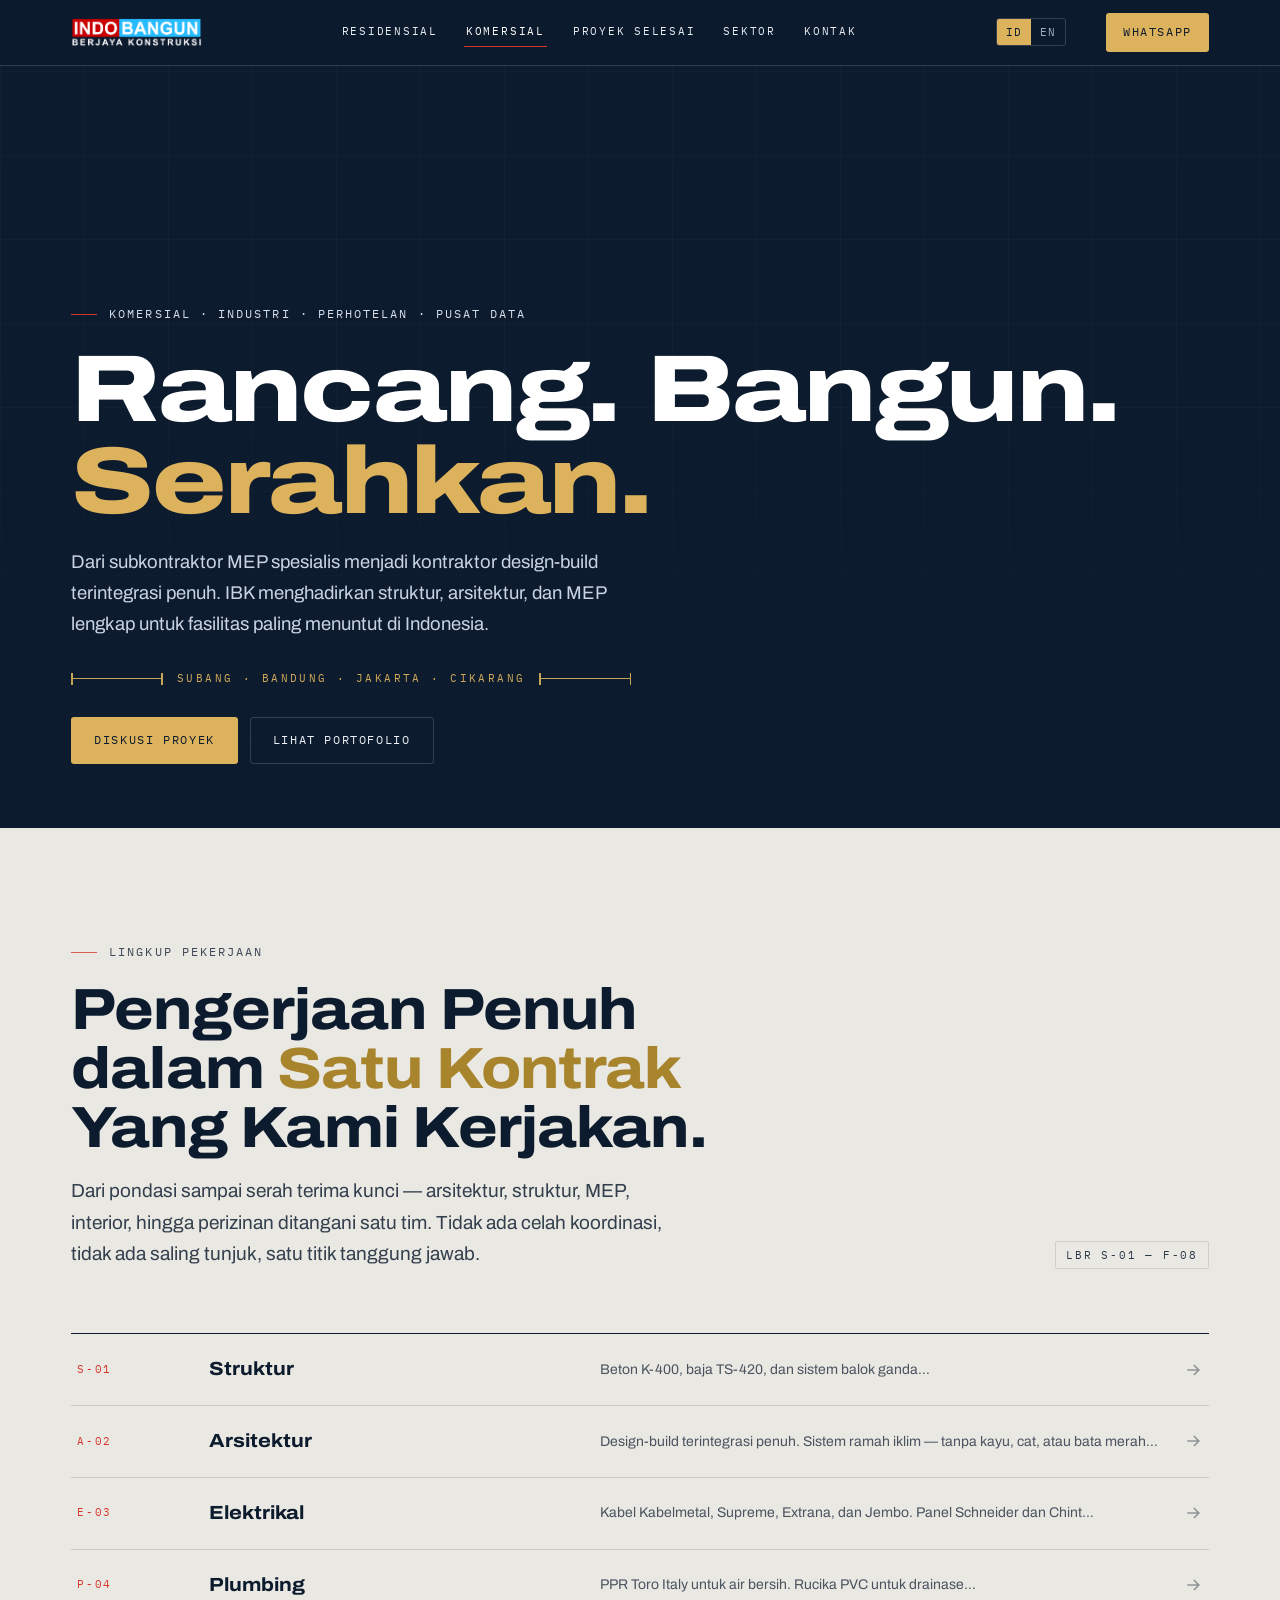
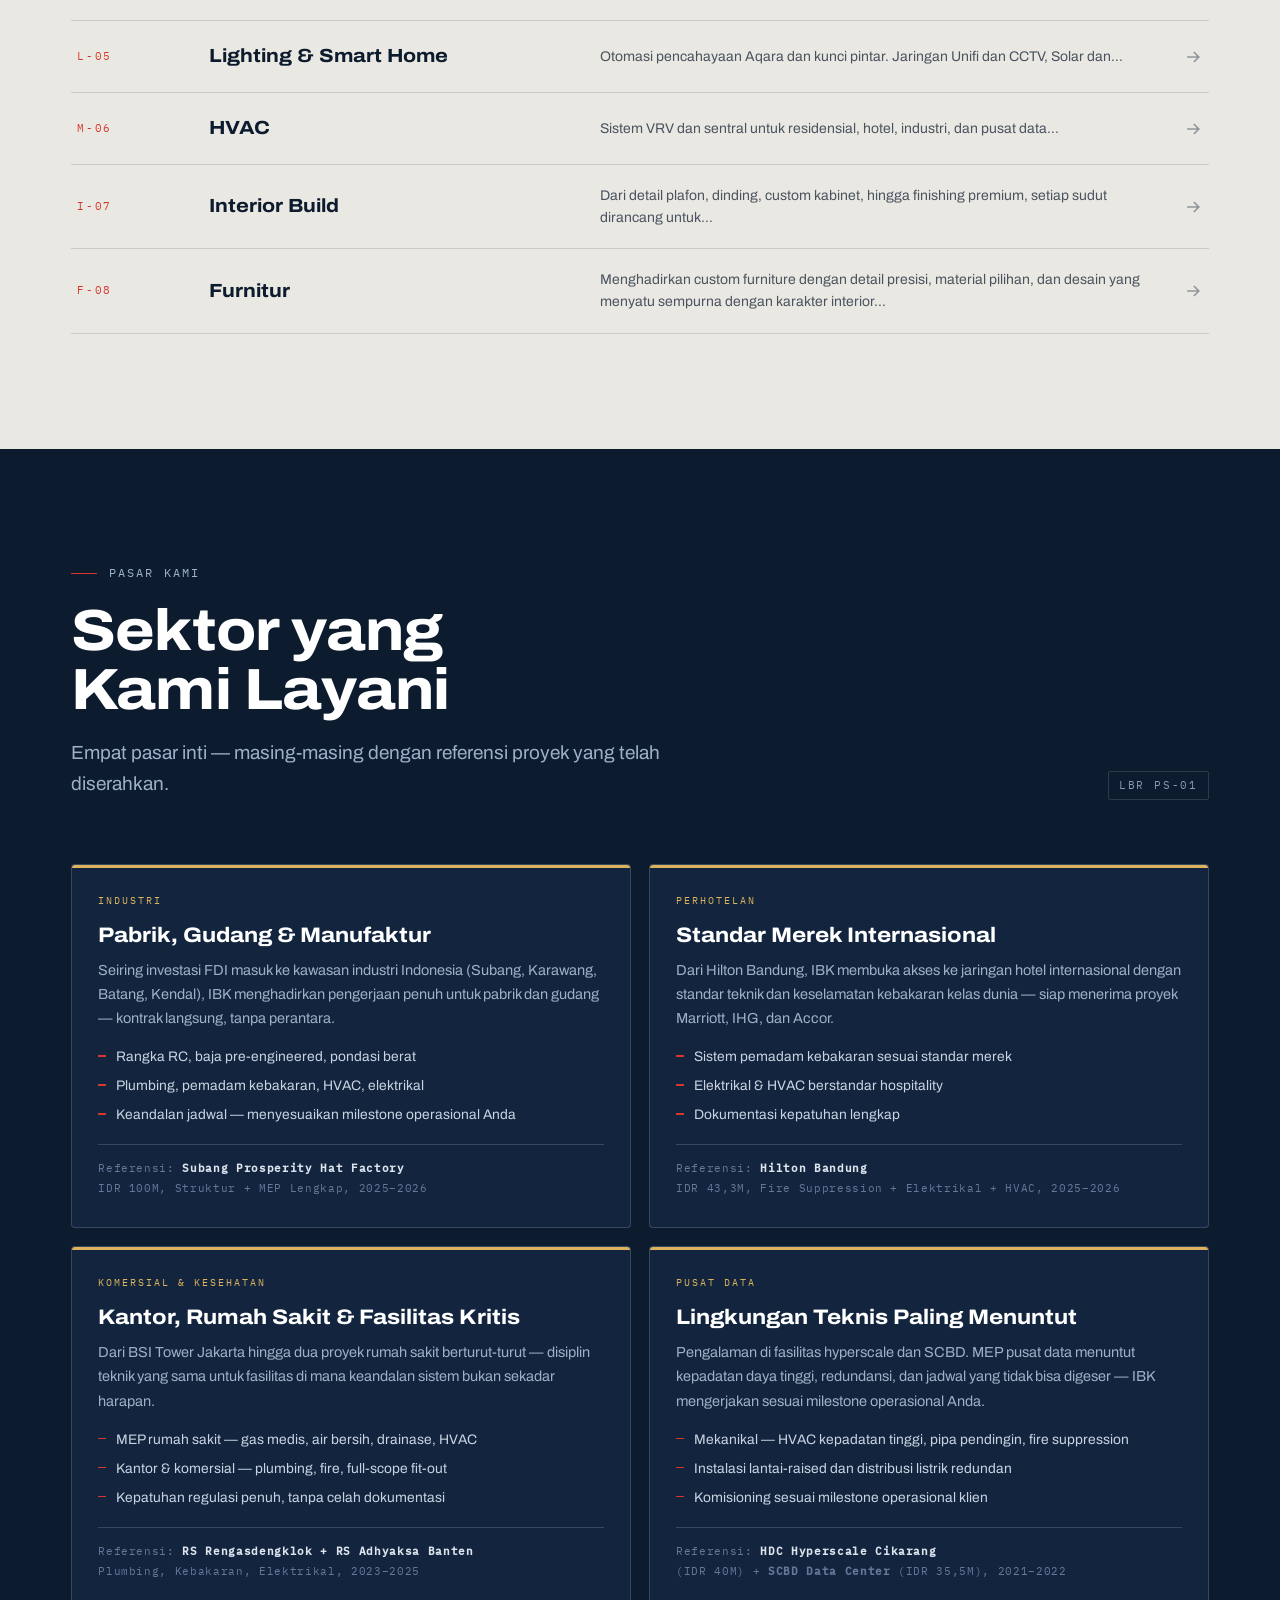
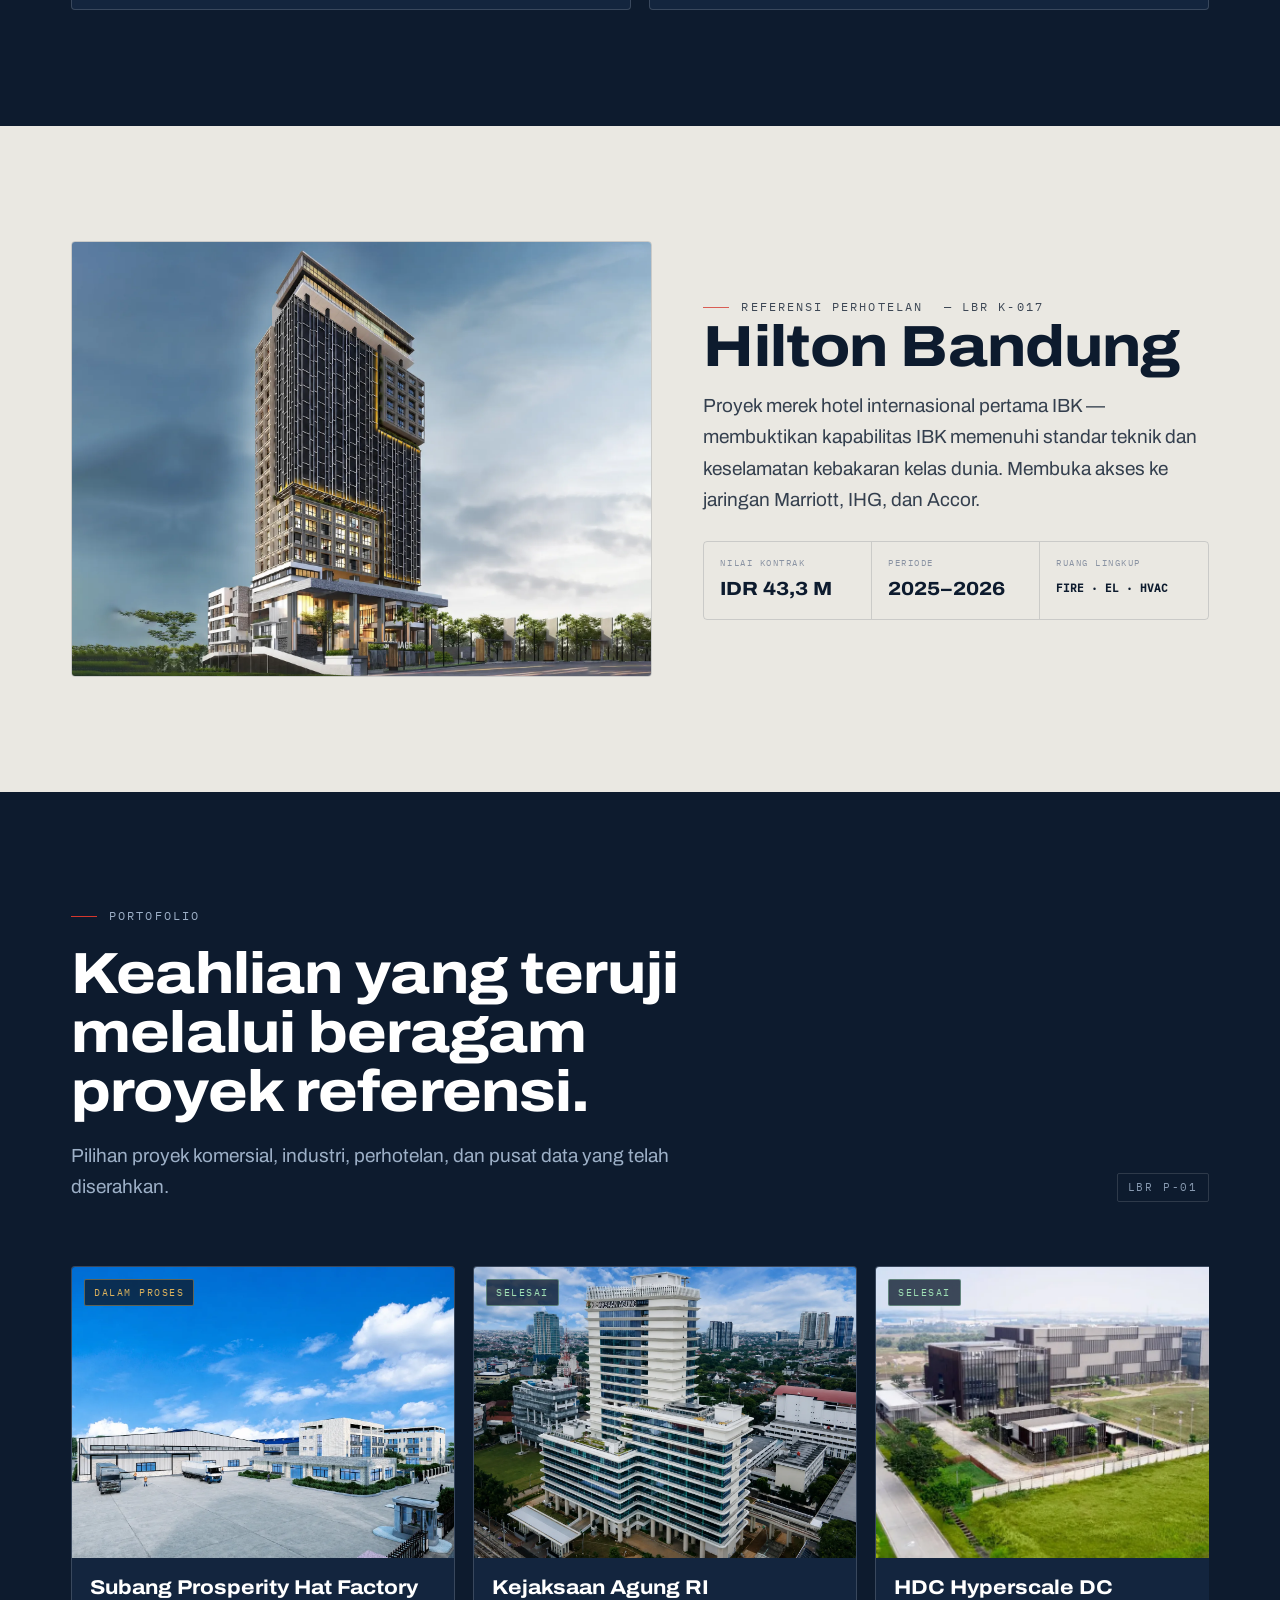
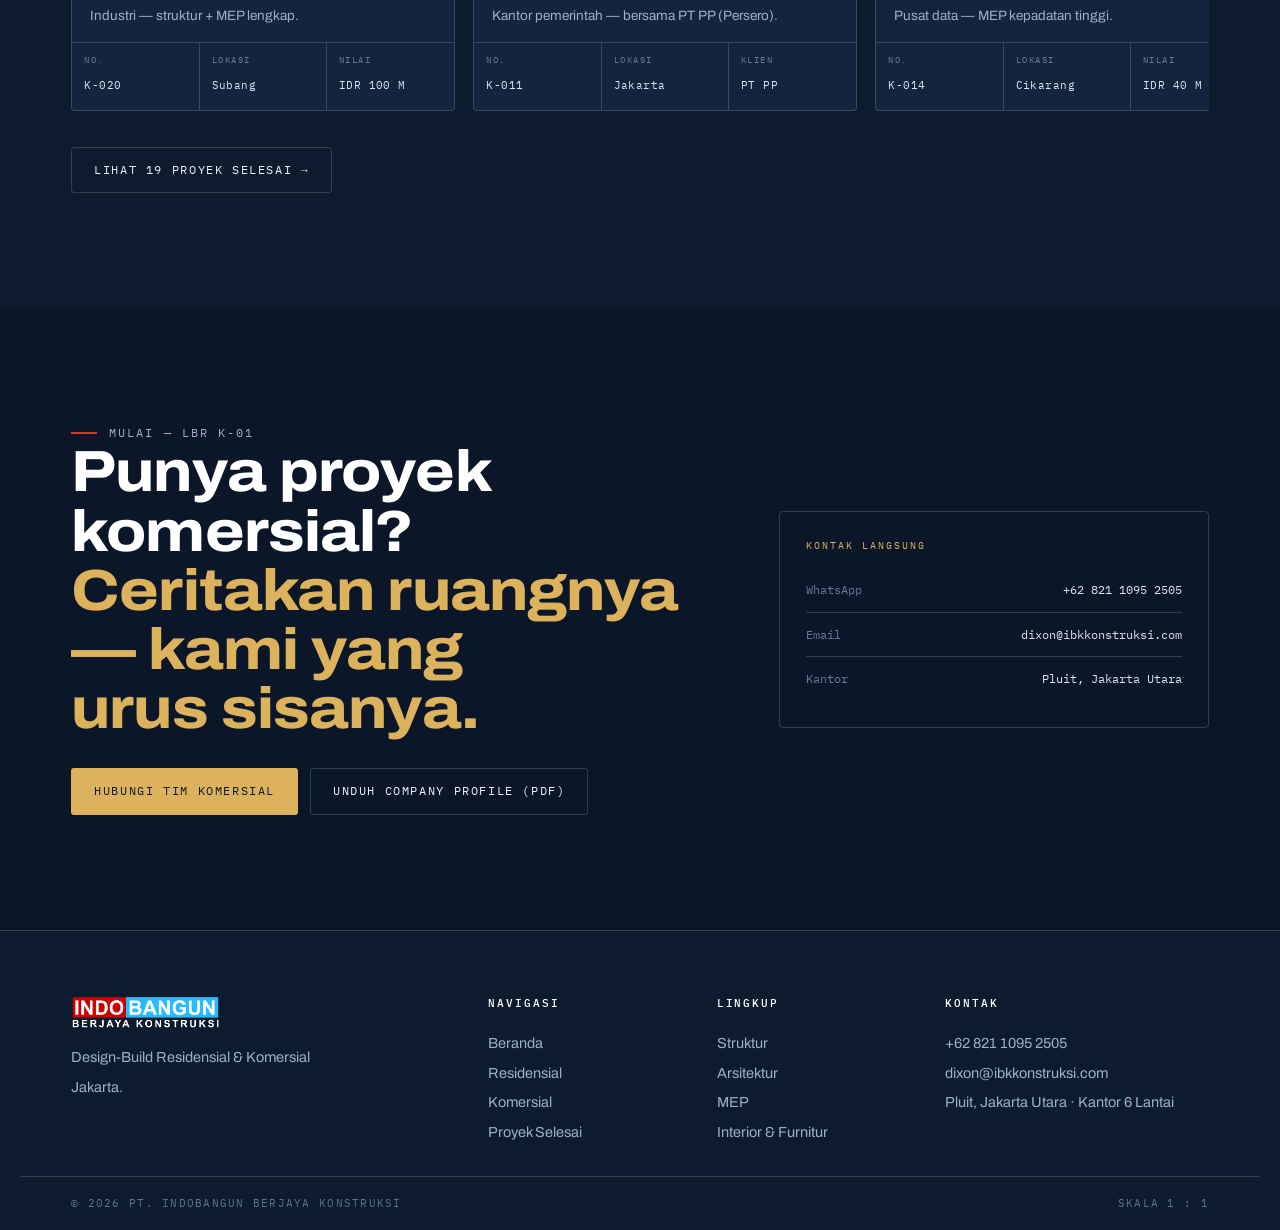
==== commit 5a113e29: "Implement PRESISI design system across all 14 pages Full redesign per the approved direction: the dr" ====
--- a/commercial.html
+++ b/commercial.html
@@ -2,783 +2,267 @@
 <html lang="id">
 <head>
 <meta charset="UTF-8" />
-<meta name="viewport" content="width=device-width, initial-scale=1.0" />
-<title>IBK Komersial — Design-Build Komersial Premium Jakarta</title>
-<link rel="preconnect" href="https://fonts.googleapis.com" />
-<link rel="preconnect" href="https://fonts.gstatic.com" crossorigin />
-<link href="https://fonts.googleapis.com/css2?family=Cormorant+Garamond:ital,wght@0,400;0,500;0,600;1,400;1,500&family=Manrope:wght@300;400;500;600;700&family=JetBrains+Mono:wght@400;500;600&display=swap" rel="stylesheet" />
+<meta name="viewport" content="width=device-width, initial-scale=1" />
+<title>Komersial — IBK | Design-Build Industri, Perhotelan &amp; Pusat Data</title>
+<meta name="description" content="IBK Komersial — kontraktor design-build untuk pabrik, hotel merek internasional, rumah sakit, dan pusat data. Struktur, arsitektur, dan MEP lengkap dalam satu kontrak." />
+<meta property="og:type" content="website" />
+<meta property="og:title" content="IBK Komersial — Rancang. Bangun. Serahkan." />
+<meta property="og:description" content="Industri, perhotelan, fasilitas kritis, dan pusat data — referensi terbukti dari Subang sampai Cikarang." />
+<meta property="og:image" content="https://rad-centaur-4bf880.netlify.app/images/og-cover.jpg" />
+<link rel="icon" type="image/svg+xml" href="/assets/favicon.svg" />
+<link rel="preload" as="font" type="font/woff2" href="/assets/fonts/archivo-var.woff2" crossorigin />
+<link rel="preload" as="image" href="images/hero-com-1.webp" fetchpriority="high" />
+<link rel="stylesheet" href="/assets/presisi.css" />
 <style>
-  :root{
-    --bg:#0a1832; --bg-2:#0d1e3b; --bg-3:#122448;
-    --fg:#ecead8; --fg-muted:rgba(236,234,216,0.65); --fg-faint:rgba(236,234,216,0.45);
-    --gold:#d4af6c; --gold-2:#c89b50;
-    --bad:#e07d6a;
-    --line:rgba(236,234,216,0.08); --line-strong:rgba(236,234,216,0.16);
-    --card-border:rgba(212,175,108,0.18); --card-border-strong:rgba(212,175,108,0.35);
-    --serif:"Cormorant Garamond","Times New Roman",serif;
-    --sans:"Manrope",system-ui,-apple-system,sans-serif;
-    --mono:"JetBrains Mono",ui-monospace,monospace;
-  }
-  *{ box-sizing:border-box; }
-  html,body{ margin:0; padding:0; }
-  body{ background:var(--bg); color:var(--fg); font-family:var(--sans); line-height:1.55; -webkit-font-smoothing:antialiased; }
-  a{ color:inherit; text-decoration:none; }
-  img{ display:block; max-width:100%; }
-  button{ font-family:inherit; cursor:pointer; }
-  .container{ width:100%; max-width:1240px; margin:0 auto; padding:0 32px; }
-
-  /* NAV */
-  .nav{ position:fixed; top:0; left:0; right:0; z-index:60; padding:18px 0;
-    background:linear-gradient(180deg, rgba(10,24,50,0.72), rgba(10,24,50,0)); backdrop-filter:blur(8px); -webkit-backdrop-filter:blur(8px);
-    transition:background .3s ease, padding .3s ease, box-shadow .3s ease; }
-  .nav.is-scrolled{ background:rgba(10,24,50,0.92); padding:12px 0; box-shadow:0 1px 0 var(--line); }
-  .nav-inner{ display:flex; align-items:center; justify-content:space-between; gap:24px; }
-  .brand{ display:flex; align-items:center; }
-  .brand-logo{ height:38px; width:auto; display:block; }
-  .nav-links{ position:relative; display:inline-flex; align-items:center; gap:2px; padding:4px;
-    border-radius:999px; border:1px solid rgba(212,175,108,0.22); background:rgba(13,30,59,0.78);
-    -webkit-backdrop-filter:blur(12px); backdrop-filter:blur(12px); isolation:isolate;
-    box-shadow:0 6px 24px -12px rgba(0,0,0,0.5); }
-  .nav-cursor{ position:absolute; top:4px; bottom:4px; left:0; width:0; border-radius:999px;
-    background:var(--gold); z-index:0; opacity:0; pointer-events:none;
-    transition:left .42s cubic-bezier(.2,.8,.2,1), width .42s cubic-bezier(.2,.8,.2,1), opacity .28s ease; }
-  .nav-links a{ position:relative; z-index:1; display:inline-flex; align-items:center;
-    padding:9px 16px; border-radius:999px; font-size:11.5px; font-weight:600; letter-spacing:0.18em;
-    text-transform:uppercase; color:rgba(236,234,216,0.85); transition:color .28s ease; white-space:nowrap; }
-  .nav-links a.is-hover{ color:var(--bg); }
-  .nav-cta{ display:flex; align-items:center; gap:14px; }
-  .lang-toggle{ display:inline-flex; align-items:center; gap:6px; border:1px solid var(--line-strong);
-    border-radius:999px; padding:6px 4px; font-size:12px; font-weight:600; letter-spacing:0.08em; }
-  .lang-toggle button{ border:0; background:transparent; color:var(--fg-muted); padding:4px 10px;
-    border-radius:999px; font-weight:600; font-size:11.5px; letter-spacing:0.1em; transition:all .2s ease; }
-  .lang-toggle button.is-active{ background:var(--gold); color:var(--bg); }
-  .nav-menu-btn{ display:none; border:0; background:transparent; color:var(--fg); width:38px; height:38px;
-    border-radius:999px; border:1px solid var(--line-strong); align-items:center; justify-content:center; }
-  @media (max-width:900px){
-    .nav-links{ display:none; } .nav-menu-btn{ display:inline-flex; }
-    .nav{ padding:14px 0; } .container{ padding:0 20px; }
-    .brand-logo{ height:32px; } .nav-cta{ gap:10px; }
-    .lang-toggle{ padding:4px 3px; } .lang-toggle button{ padding:3px 8px; font-size:11px; }
-  }
-
-  /* HERO (like residensial) */
-  .hero{ position:relative; min-height:100vh; display:flex; align-items:flex-end; overflow:hidden;
-    color:var(--fg); padding:0 0 56px; }
-  .hero-bg{ position:absolute; inset:0; background-size:cover; background-position:center; opacity:0;
-    transition:opacity .9s ease; }
-  .hero-bg.is-active{ opacity:1; }
-  .hero-overlay{ position:absolute; inset:0;
-    background:linear-gradient(180deg, rgba(10,24,50,0.55) 0%, rgba(10,24,50,0.25) 35%, rgba(10,24,50,0.85) 100%),
-      linear-gradient(90deg, rgba(10,24,50,0.55) 0%, rgba(10,24,50,0.15) 50%); }
-  .hero-inner{ position:relative; z-index:2; width:100%; }
-  .hero-eyebrow{ font-size:12px; font-weight:600; letter-spacing:0.32em; color:var(--gold);
-    text-transform:uppercase; margin-bottom:28px; }
-  .hero-title{ font-family:var(--serif); font-style:italic; font-weight:500;
-    font-size:clamp(40px,5.6vw,78px); line-height:1.04; letter-spacing:-0.01em; margin:0 0 28px;
-    color:#f4f1e1; text-align:left; text-shadow:0 2px 30px rgba(0,0,0,0.35); }
-  .hero-title span{ display:block; }
-  .hero-desc{ max-width:540px; font-size:15px; color:rgba(236,234,216,0.78); margin:0 0 36px; line-height:1.65; }
-  .btn-row{ display:flex; gap:14px; flex-wrap:wrap; }
-  .btn{ display:inline-flex; align-items:center; gap:10px; padding:14px 26px; border-radius:999px;
-    font-size:12px; font-weight:600; letter-spacing:0.18em; text-transform:uppercase;
-    transition:all .25s ease; border:1px solid var(--gold); color:var(--gold); background:transparent; }
-  .btn:hover{ background:var(--gold); color:var(--bg); }
-  .btn--solid{ background:var(--gold); color:var(--bg); }
-  .btn--solid:hover{ background:var(--gold-2); border-color:var(--gold-2); }
-  .btn--ghost{ border-color:rgba(236,234,216,0.4); color:var(--fg); }
-  .btn--ghost:hover{ border-color:var(--fg); background:rgba(236,234,216,0.06); }
-  .hero-dots{ position:absolute; bottom:28px; left:50%; transform:translateX(-50%); z-index:3;
-    display:flex; gap:8px; }
-  .hero-dots .dot{ width:7px; height:7px; border-radius:50%; background:rgba(236,234,216,0.4);
-    transition:all .25s ease; cursor:pointer; border:none; padding:0; }
-  .hero-dots .dot.is-active{ background:var(--gold); width:22px; border-radius:999px; }
-  @media (max-width:720px){
-    .hero{ padding:120px 0 40px; align-items:flex-start; }
-    .hero-title{ font-size:clamp(30px,8.4vw,44px); line-height:1.08; }
-    .hero-desc{ font-size:14px; }
-  }
-
-  /* SECTION SHELL */
-  section.section{ padding:120px 0; position:relative; }
-  .eyebrow{ font-size:11.5px; font-weight:600; letter-spacing:0.32em; color:var(--gold);
-    text-transform:uppercase; margin:0 0 22px; }
-  .section-head-center{ text-align:center; max-width:880px; margin:0 auto 60px; }
-  .section-head-center .eyebrow{ margin-bottom:18px; }
-  .section-head-center h2{ font-family:var(--serif); font-weight:400; font-size:clamp(36px,4.6vw,64px);
-    line-height:1.06; letter-spacing:-0.01em; margin:0 0 22px; color:#f4f1e1; text-wrap:balance; }
-  .section-head-center p{ font-size:15.5px; line-height:1.7; color:var(--fg-muted); margin:0 auto;
-    max-width:640px; text-wrap:pretty; }
-
-  /* SCOPE (table grid identical to residensial) */
-  .scope{ background:var(--bg-2); }
-  .scope-head{ text-align:left; max-width:760px; margin:0 0 56px; }
-  .scope-head .eyebrow{ margin-bottom:18px; }
-  .scope-head h2{ font-family:var(--serif); font-weight:400; font-size:clamp(32px,4vw,52px);
-    line-height:1.06; letter-spacing:-0.01em; margin:0 0 22px; color:#f4f1e1; }
-  .scope-head h2 .accent{ color:var(--gold); font-style:italic; }
-  .scope-head p{ font-size:15px; line-height:1.7; color:var(--fg-muted); margin:0; max-width:580px; }
-  .scope-grid{ display:grid; grid-template-columns:repeat(4,minmax(0,1fr)); gap:22px; }
-  .scope-card{ position:relative; display:flex; flex-direction:column; justify-content:space-between;
-    padding:26px 24px 22px; min-height:200px; border-radius:16px; overflow:hidden;
-    box-shadow:0 8px 24px -16px rgba(0,0,0,0.45); transition:transform .3s ease, box-shadow .3s ease, background .3s ease, border-color .3s ease; }
-  .scope-card:hover{ transform:translateY(-3px) scale(1.015); box-shadow:0 24px 50px -20px rgba(0,0,0,0.55); }
-  .scope-card .scope-num{ font-family:var(--mono); font-size:10.5px; font-weight:500; letter-spacing:0.2em;
-    text-transform:uppercase; opacity:0.7; margin:0 0 14px; }
-  .scope-card .scope-title{ font-family:var(--sans); font-weight:700; font-size:22px; line-height:1.18;
-    letter-spacing:-0.005em; margin:0; }
-  .scope-card .scope-desc{ font-family:var(--sans); font-size:13px; line-height:1.55; margin:10px 0 0;
-    opacity:0.78; display:-webkit-box; -webkit-line-clamp:3; -webkit-box-orient:vertical; overflow:hidden; }
-  .scope-card .scope-link{ display:inline-flex; align-items:center; gap:8px; margin-top:28px;
-    font-family:var(--sans); font-size:11.5px; font-weight:600; letter-spacing:0.16em;
-    text-transform:uppercase; align-self:flex-start; }
-  .scope-card .scope-link svg{ transition:transform .35s cubic-bezier(.2,.7,.2,1); }
-  .scope-card:hover .scope-link{ text-decoration:underline; text-underline-offset:4px; }
-  .scope-card:hover .scope-link svg{ transform:translateX(5px); }
-  .scope-card.var-default{ background:rgba(255,255,255,0.035); border:1px solid var(--card-border); color:var(--fg); }
-  .scope-card.var-gold{ background:var(--gold); border:1px solid var(--gold); color:var(--bg); }
-  .scope-card.var-gold .scope-num{ color:rgba(10,24,50,0.7); opacity:1; }
-  .scope-card.var-blue{ background:var(--bg-3); border:1px solid var(--card-border); color:var(--fg); }
-  .scope-card.var-blue .scope-num{ color:var(--gold); opacity:1; }
-  .scope-card.var-gray{ background:rgba(236,234,216,0.08); border:1px solid var(--line-strong); color:var(--fg); }
-  @media (max-width:1100px){ .scope-grid{ grid-template-columns:repeat(3,minmax(0,1fr)); } }
-  @media (max-width:820px){ .scope-grid{ grid-template-columns:repeat(2,minmax(0,1fr)); } }
-  @media (max-width:520px){ .scope-grid{ grid-template-columns:1fr; } }
-
-  /* SEKTOR (spotlight cards) */
-  .sektor{ background:var(--bg); }
-  .sektor-grid{ display:grid; grid-template-columns:repeat(2,minmax(0,1fr)); gap:22px;
-    max-width:1080px; margin:0 auto; }
-  .sektor-card{ position:relative; overflow:hidden; border-radius:18px;
-    border:1px solid var(--card-border); background:rgba(13,30,59,0.55);
-    padding:44px 40px; transition:border-color .3s ease, transform .3s ease; cursor:default; }
-  .sektor-card:hover{ border-color:var(--card-border-strong); transform:translateY(-2px); }
-  .sektor-spot{ pointer-events:none; position:absolute; inset:-1px; opacity:0;
-    transition:opacity .3s ease; }
-  .sektor-content{ position:relative; z-index:1; }
-  .sektor-tag{ font-family:var(--sans); font-size:11px; font-weight:600; letter-spacing:0.22em;
-    text-transform:uppercase; color:var(--gold); margin:0 0 18px; }
-  .sektor-card h3{ font-family:var(--serif); font-style:italic; font-weight:500; font-size:28px;
-    line-height:1.15; margin:0 0 18px; color:#f4f1e1; letter-spacing:-0.005em; }
-  .sektor-desc{ font-size:14.5px; line-height:1.7; color:var(--fg-muted); margin:0 0 22px; }
-  .sektor-bullets{ list-style:none; padding:0; margin:0 0 22px; display:flex; flex-direction:column; gap:10px; }
-  .sektor-bullets li{ font-size:13.5px; line-height:1.55; color:var(--fg-muted); position:relative; padding-left:18px; }
-  .sektor-bullets li::before{ content:""; position:absolute; left:0; top:8px; width:5px; height:5px;
-    border-radius:50%; background:var(--gold); opacity:0.85; }
-  .sektor-ref{ position:relative; padding:14px 0 0 16px; border-left:2px solid var(--gold);
-    font-size:13px; line-height:1.6; color:var(--fg-muted); margin:0; }
-  .sektor-ref strong{ color:var(--fg); font-weight:600; }
-  .sektor-ref-label{ font-family:var(--sans); font-size:11px; letter-spacing:0.12em;
-    text-transform:uppercase; color:var(--fg-faint); margin-right:6px; }
-  @media (max-width:820px){ .sektor-grid{ grid-template-columns:1fr; } .sektor-card{ padding:32px 26px; } }
-
-  /* REFERENSI PERHOTELAN (elegant carousel) */
-  .refperhotelan{ background:var(--bg-2); position:relative; overflow:hidden; }
-  .carousel-wrapper{ position:relative; max-width:1180px; margin:0 auto; min-height:560px;
-    user-select:none; }
-  .carousel-bg-wash{ position:absolute; inset:-80px -120px; pointer-events:none; transition:background .9s ease; }
-  .carousel-inner{ position:relative; z-index:1; display:grid; grid-template-columns:1fr 1.05fr;
-    gap:80px; align-items:center; padding:20px 0 0; }
-  .carousel-content{ display:flex; flex-direction:column; justify-content:center; min-height:520px; }
-  .carousel-content-inner{ display:flex; flex-direction:column; }
-  .carousel-collection-num{ display:flex; align-items:center; gap:14px; margin-bottom:22px;
-    transition:opacity .5s ease, transform .5s ease; }
-  .carousel-collection-num.transitioning{ opacity:0; transform:translateY(-8px); }
-  .carousel-collection-num.visible{ opacity:1; transform:translateY(0); }
-  .carousel-num-line{ display:inline-block; width:36px; height:1px; background:var(--gold); }
-  .carousel-num-text{ font-family:var(--mono); font-size:11.5px; letter-spacing:0.22em;
-    text-transform:uppercase; color:var(--gold); font-weight:600; }
-  .carousel-title{ font-family:var(--serif); font-style:italic; font-weight:500;
-    font-size:clamp(40px,4.6vw,68px); line-height:1.04; letter-spacing:-0.01em;
-    margin:0 0 14px; color:#f4f1e1;
-    transition:opacity .6s ease, transform .6s ease, filter .6s ease; }
-  .carousel-title.transitioning{ opacity:0; transform:translateY(12px); filter:blur(6px); }
-  .carousel-title.visible{ opacity:1; transform:translateY(0); filter:blur(0); }
-  .carousel-subtitle{ font-family:var(--sans); font-size:13px; font-weight:600; letter-spacing:0.18em;
-    text-transform:uppercase; margin:0 0 22px;
-    transition:opacity .6s ease, transform .6s ease; }
-  .carousel-subtitle.transitioning{ opacity:0; transform:translateY(10px); }
-  .carousel-subtitle.visible{ opacity:1; transform:translateY(0); }
-  .carousel-description{ font-size:15px; line-height:1.75; color:var(--fg-muted); margin:0 0 36px;
-    max-width:480px;
-    transition:opacity .7s ease, transform .7s ease; }
-  .carousel-description.transitioning{ opacity:0; transform:translateY(10px); }
-  .carousel-description.visible{ opacity:1; transform:translateY(0); }
-  .carousel-nav-arrows{ display:flex; align-items:center; gap:12px; }
-  .carousel-arrow-btn{ width:48px; height:48px; border-radius:50%; border:1px solid var(--line-strong);
-    background:transparent; color:var(--fg); display:inline-flex; align-items:center; justify-content:center;
-    transition:all .25s ease; }
-  .carousel-arrow-btn:hover{ background:var(--gold); border-color:var(--gold); color:var(--bg); }
-
-  .carousel-image-container{ position:relative; aspect-ratio:4/5; }
-  .carousel-image-frame{ position:absolute; inset:0; border-radius:6px; overflow:hidden;
-    box-shadow:0 40px 100px -30px rgba(0,0,0,0.7);
-    transition:opacity .8s ease, transform .8s ease, filter .8s ease; }
-  .carousel-image-frame.transitioning{ opacity:0; transform:scale(1.05); filter:blur(8px); }
-  .carousel-image-frame.visible{ opacity:1; transform:scale(1); filter:blur(0); }
-  .carousel-image{ width:100%; height:100%; object-fit:cover; display:block; }
-  .carousel-image-overlay{ position:absolute; inset:0; pointer-events:none; }
-  .carousel-frame-corner{ position:absolute; width:38px; height:38px; pointer-events:none; }
-  .carousel-frame-corner--tl{ top:-12px; left:-12px; border-top:1px solid; border-left:1px solid; }
-  .carousel-frame-corner--br{ bottom:-12px; right:-12px; border-bottom:1px solid; border-right:1px solid; }
-
-  .carousel-progress-bar{ display:grid; grid-template-columns:repeat(var(--cols,4),1fr); gap:18px;
-    max-width:1180px; margin:48px auto 0; padding:0; }
-  .carousel-progress-item{ display:flex; flex-direction:column; gap:10px; padding:14px 4px 0;
-    background:transparent; border:0; cursor:pointer; text-align:left; transition:opacity .25s ease; }
-  .carousel-progress-item:not(.active){ opacity:0.55; }
-  .carousel-progress-item:hover{ opacity:1; }
-  .carousel-progress-track{ height:2px; background:var(--line-strong); position:relative;
-    border-radius:2px; overflow:hidden; }
-  .carousel-progress-fill{ position:absolute; left:0; top:0; bottom:0; width:0%;
-    background:var(--gold); transition:width .15s linear; }
-  .carousel-progress-label{ font-family:var(--mono); font-size:10.5px; letter-spacing:0.18em;
-    text-transform:uppercase; color:var(--fg-muted); font-weight:600; }
-  .carousel-progress-item.active .carousel-progress-label{ color:var(--fg); }
-  @media (max-width:900px){
-    .carousel-inner{ grid-template-columns:1fr; gap:40px; }
-    .carousel-image-container{ max-width:420px; margin:0 auto; aspect-ratio:4/5; }
-    .carousel-progress-bar{ grid-template-columns:repeat(2,1fr); gap:12px; }
-  }
-
-  /* FILOSOFI REKAYASA */
-  .rekayasa{ background:var(--bg-2); }
-  .rekayasa-grid{ display:grid; grid-template-columns:repeat(3,minmax(0,1fr)); gap:18px;
-    max-width:1180px; margin:0 auto; }
-  .rekayasa-card{ position:relative; padding:30px 28px; border-radius:14px;
-    background:rgba(13,30,59,0.7); border:1px solid var(--card-border);
-    transition:border-color .3s ease, transform .3s ease; cursor:pointer; overflow:hidden; }
-  .rekayasa-card:hover{ border-color:var(--card-border-strong); transform:translateY(-2px); }
-  .rekayasa-card h3{ font-family:var(--sans); font-weight:600; font-size:18px;
-    color:var(--gold); margin:0 0 14px; letter-spacing:-0.005em; }
-  .rekayasa-card p{ font-size:13.5px; line-height:1.65; color:var(--fg-muted); margin:0; }
-  .rekayasa-card .rek-detail{ max-height:0; overflow:hidden; transition:max-height .55s cubic-bezier(.2,.7,.2,1);
-    margin-top:0; }
-  .rekayasa-card.is-open .rek-detail{ max-height:520px; margin-top:18px; }
-  .rek-pair{ display:grid; grid-template-columns:1fr 1fr; gap:10px; padding-top:14px;
-    border-top:1px dashed var(--line); margin-top:14px; }
-  .rek-side{ border-radius:10px; padding:14px; display:flex; flex-direction:column; gap:8px; }
-  .rek-side.bad{ background:linear-gradient(180deg, rgba(224,125,106,0.08), rgba(224,125,106,0.02));
-    border:1px solid rgba(224,125,106,0.28); }
-  .rek-side.good{ background:linear-gradient(180deg, rgba(212,175,108,0.10), rgba(212,175,108,0.02));
-    border:1px solid var(--card-border-strong); }
-  .rek-side .pill{ font-family:var(--mono); font-size:9.5px; letter-spacing:0.2em;
-    text-transform:uppercase; padding:3px 8px; border-radius:999px; display:inline-block;
-    width:fit-content; font-weight:600; }
-  .rek-side.bad .pill{ background:rgba(224,125,106,0.18); color:#f3a995; }
-  .rek-side.good .pill{ background:rgba(212,175,108,0.22); color:var(--gold); }
-  .rek-side .rek-viz{ min-height:80px; display:flex; align-items:center; justify-content:center; }
-  .rek-side .rek-viz svg{ width:100%; max-height:100px; height:auto; }
-  .rek-side .rek-note{ font-size:12px; line-height:1.5; color:var(--fg-muted); margin:0; }
-  .rek-side.bad .rek-note strong{ color:#f3a995; }
-  .rek-side.good .rek-note strong{ color:var(--gold); }
-  @keyframes shake-x{ 0%,100%{transform:translate(0)} 25%{transform:translate(-2px,-1px)} 75%{transform:translate(2px,1px)} }
-  @keyframes pulse-glow2{ 0%,100%{filter:drop-shadow(0 0 4px rgba(212,175,108,0.5))} 50%{filter:drop-shadow(0 0 10px rgba(212,175,108,0.9))} }
-  @keyframes drop-anim{ 0%{transform:translateY(-6px); opacity:0} 20%{opacity:1} 100%{transform:translateY(36px); opacity:0} }
-  @keyframes peel2{ 0%,30%{transform:translateY(0); opacity:1} 100%{transform:translateY(30px) rotate(8deg); opacity:0} }
-  @keyframes wood-decay2{ 0%,30%{opacity:0; transform:scale(.6)} 60%{opacity:1; transform:scale(1)} 100%{opacity:0; transform:scale(.6)} }
-  @keyframes seismic2{ 0%,100%{transform:translateX(0)} 30%{transform:translateX(-3px)} 70%{transform:translateX(3px)} }
-  @keyframes corrode{ 0%,30%{opacity:0} 60%,80%{opacity:0.8} 100%{opacity:0} }
-  .shake2{ animation:shake-x 2.2s ease-in-out infinite; }
-  .glow2{ animation:pulse-glow2 2.6s ease-in-out infinite; }
-  .drop2{ animation:drop-anim 1.8s ease-in infinite; }
-  .peel2{ animation:peel2 3s ease-in-out infinite; }
-  .decay2{ animation:wood-decay2 3s ease-in-out infinite; }
-  .seismic{ animation:seismic2 2.4s ease-in-out infinite; }
-  .corrode{ animation:corrode 3s ease-in-out infinite; }
-  @media (max-width:900px){ .rekayasa-grid{ grid-template-columns:1fr 1fr; } }
-  @media (max-width:600px){ .rekayasa-grid{ grid-template-columns:1fr; } .rek-pair{ grid-template-columns:1fr; } }
-
-  /* PORTFOLIO (carousel) */
-  .portfolio{ background:var(--bg); }
-  .portfolio-rail{ position:relative; max-width:1180px; margin:0 auto; }
-  .portfolio-track{ display:grid; grid-template-columns:repeat(3,minmax(0,1fr)); gap:22px;
-    margin-top:28px; }
-  .portfolio-card{ display:flex; flex-direction:column; background:rgba(255,255,255,0.025);
-    border:1px solid var(--card-border); border-radius:14px; overflow:hidden;
-    transition:all .35s cubic-bezier(.2,.7,.2,1); cursor:pointer; }
-  .portfolio-card:hover{ transform:translateY(-4px); border-color:var(--card-border-strong);
-    box-shadow:0 24px 50px -25px rgba(0,0,0,0.55); }
-  .portfolio-card .img-wrap{ aspect-ratio:4/3; overflow:hidden; background:var(--bg-3); position:relative; }
-  .portfolio-card .img-wrap img{ width:100%; height:100%; object-fit:cover;
-    transition:transform .6s cubic-bezier(.2,.7,.2,1); }
-  .portfolio-card:hover .img-wrap img{ transform:scale(1.06); }
-  .portfolio-card .status-badge{ position:absolute; top:14px; left:14px; z-index:2;
-    font-family:var(--mono); font-size:10px; letter-spacing:0.22em; text-transform:uppercase;
-    padding:6px 12px; border-radius:6px; font-weight:600; }
-  .status-badge.proses{ background:var(--gold); color:var(--bg); }
-  .status-badge.selesai{ background:rgba(255,255,255,0.18); color:var(--fg);
-    backdrop-filter:blur(6px); -webkit-backdrop-filter:blur(6px); }
-  .portfolio-card .meta{ padding:22px 22px 24px; display:flex; flex-direction:column; gap:10px; flex:1; }
-  .portfolio-card .meta .sector{ font-family:var(--mono); font-size:10.5px; letter-spacing:0.18em;
-    text-transform:uppercase; color:var(--gold); }
-  .portfolio-card .meta h3{ font-family:var(--serif); font-style:italic; font-weight:500;
-    font-size:22px; line-height:1.2; margin:0; color:#f4f1e1; }
-  .portfolio-card .meta .desc{ font-size:13.5px; line-height:1.6; color:var(--fg-muted); margin:0;
-    flex:1; display:-webkit-box; -webkit-line-clamp:4; -webkit-box-orient:vertical; overflow:hidden; }
-  .portfolio-card .meta .value{ font-family:var(--serif); font-style:italic; font-size:18px;
-    color:var(--gold); margin-top:6px; }
-  .portfolio-nav{ display:flex; align-items:center; justify-content:center; gap:14px; margin-top:48px; }
-  .portfolio-nav-btn{ width:44px; height:44px; border-radius:50%; border:1px solid var(--line-strong);
-    background:transparent; color:var(--fg); display:inline-flex; align-items:center; justify-content:center;
-    transition:all .25s ease; }
-  .portfolio-nav-btn:hover{ background:var(--gold); border-color:var(--gold); color:var(--bg); }
-  .portfolio-counter{ font-family:var(--mono); font-size:12px; letter-spacing:0.12em;
-    color:var(--fg-muted); min-width:80px; text-align:center; }
-  @media (max-width:1000px){ .portfolio-track{ grid-template-columns:repeat(2,minmax(0,1fr)); } }
-  @media (max-width:620px){ .portfolio-track{ grid-template-columns:1fr; } }
-
-  /* CTA + Footer */
-  .cta-strip{ background:var(--bg-2); border-top:1px solid var(--line); border-bottom:1px solid var(--line);
-    padding:80px 0; }
-  .cta-inner{ display:grid; grid-template-columns:1.4fr auto; gap:40px; align-items:center; }
-  .cta-inner h2{ font-family:var(--serif); font-style:italic; font-weight:500;
-    font-size:clamp(28px,3.4vw,44px); line-height:1.1; margin:0; color:#f4f1e1; max-width:720px; }
-  .cta-inner h2 .accent{ color:var(--gold); }
-  @media (max-width:800px){ .cta-inner{ grid-template-columns:1fr; } }
-  footer{ padding:40px 0; border-top:1px solid var(--line); font-size:12.5px; color:var(--fg-faint);
-    background:#050c1f; }
-  .footer-inner{ display:flex; align-items:center; justify-content:space-between; gap:24px; flex-wrap:wrap; }
+.hero{min-height:92svh}
+.hero .p-hero-bg img{position:absolute;inset:0;opacity:0;animation:heroFade 21s infinite}
+.hero .p-hero-bg img:nth-child(1){animation-delay:0s}
+.hero .p-hero-bg img:nth-child(2){animation-delay:7s}
+.hero .p-hero-bg img:nth-child(3){animation-delay:14s}
+@keyframes heroFade{0%{opacity:0}5%{opacity:1}33%{opacity:1}43%{opacity:0}100%{opacity:0}}
+@media (prefers-reduced-motion: reduce){.hero .p-hero-bg img:first-child{opacity:1}}
+
+.seks{display:grid;grid-template-columns:1fr 1fr;gap:18px}
+.sek{background:var(--ink-2);border:1px solid var(--line-inv);border-radius:4px;padding:28px 26px;position:relative}
+.sek::before{content:"";position:absolute;top:0;left:0;right:0;height:3px;background:var(--brass-bright);border-radius:4px 4px 0 0}
+.sek .tag{font-family:var(--font-m);font-size:10px;letter-spacing:.2em;text-transform:uppercase;color:var(--brass-bright);display:block;margin-bottom:14px}
+.sek h3{font-stretch:var(--mid);font-weight:740;font-size:21px;color:#fff;line-height:1.2;margin-bottom:10px}
+.sek p{font-size:14.5px;line-height:1.66;color:var(--steel)}
+.sek ul{list-style:none;margin:16px 0 0;padding:0}
+.sek li{position:relative;padding-left:18px;font-size:13.8px;line-height:1.6;color:#C9D3E2;margin:7px 0}
+.sek li::before{content:"";position:absolute;left:0;top:9px;width:8px;height:1.5px;background:var(--red)}
+.sek .ref{margin-top:18px;padding-top:14px;border-top:1px solid var(--line-inv);font-family:var(--font-m);font-size:11px;letter-spacing:.06em;line-height:1.8;color:#DDE4EE}
+.sek .ref span{color:#647899}
+
+.form-note{font-family:var(--font-m);font-size:10.5px;letter-spacing:.1em;opacity:.6;margin-top:14px}
+.cta-grid{display:grid;grid-template-columns:1.5fr 1fr;gap:clamp(32px,5vw,72px);align-items:center}
+.cta-actions{display:flex;gap:12px;flex-wrap:wrap;margin-top:30px}
+.cta-side{border:1px solid var(--line-inv);border-radius:4px;padding:26px}
+.cta-side .k{font-family:var(--font-m);font-size:10px;letter-spacing:.2em;text-transform:uppercase;color:var(--brass-bright);display:block;margin-bottom:14px}
+.cta-side .row{display:flex;justify-content:space-between;gap:10px;padding:12px 0;border-bottom:1px solid var(--line-inv);font-family:var(--font-m);font-size:12px;color:#DDE4EE}
+.cta-side .row span{color:#647899}
+.cta-side .row:last-child{border-bottom:0}
+@media (max-width:900px){.seks{grid-template-columns:1fr}.cta-grid{grid-template-columns:1fr}}
 </style>
 </head>
-<body>
-
-<!-- NAV -->
-<nav class="nav" id="topNav">
-  <div class="container nav-inner">
-    <a class="brand" href="index.html" aria-label="IndoBangun">
-      <img class="brand-logo" src="images/brand-logo.webp" alt="IndoBangun" />
-    </a>
-    <div class="nav-links" id="navLinks">
-      <span class="nav-cursor" aria-hidden="true"></span>
-      <a href="#about" data-i18n="navAbout">Tentang</a>
-      <a href="#scope" data-i18n="navScope">Lingkup</a>
+<body class="presisi">
+
+<header class="p-nav">
+  <div class="p-nav-in">
+    <a href="index.html" aria-label="IBK — Beranda"><img src="images/brand-logo.webp" alt="IndoBangun Berjaya Konstruksi" /></a>
+    <nav class="p-links" aria-label="Utama">
+      <a href="residential.html" data-i18n="navResidential">Residensial</a>
+      <a href="commercial.html" aria-current="page" data-i18n="pNavCom">Komersial</a>
+      <a href="proyek-selesai.html" data-i18n="navDone">Proyek Selesai</a>
       <a href="#sektor" data-i18n="navSektor">Sektor</a>
-      <a href="#portfolio" data-i18n="navProjects">Portofolio</a>
-      <a href="proyek-selesai.html" data-i18n="navDone">Proyek Selesai</a>
-      <a href="residential.html" data-i18n="navResidential">Residensial</a>
-    </div>
-    <div class="nav-cta">
-      <div class="lang-toggle" role="tablist" aria-label="Language switch">
-        <button type="button" data-lang="id" class="is-active">ID</button>
-        <button type="button" data-lang="en">EN</button>
+      <a href="#contact" data-i18n="pNavKontak">Kontak</a>
+    </nav>
+    <div class="p-lang" role="group" aria-label="Bahasa / Language">
+      <button type="button" data-lang="id" class="on">ID</button>
+      <button type="button" data-lang="en">EN</button>
+    </div>
+    <a class="p-btn brass" href="https://wa.me/6282110952505" style="margin-left:14px">WhatsApp</a>
+    <button class="p-burger" aria-expanded="false" aria-controls="pmenu">MENU</button>
+  </div>
+</header>
+<nav class="p-menu" id="pmenu" aria-label="Menu seluler">
+  <a href="residential.html" data-i18n="navResidential">Residensial</a>
+  <a href="commercial.html" data-i18n="pNavCom">Komersial</a>
+  <a href="proyek-selesai.html" data-i18n="navDone">Proyek Selesai</a>
+  <a href="#sektor" data-i18n="navSektor">Sektor</a>
+  <a href="#contact" data-i18n="pNavKontak">Kontak</a>
+</nav>
+
+<section class="p-hero hero on-ink" id="top">
+  <div class="p-hero-bg" aria-hidden="true">
+    <img src="images/hero-com-1.webp" alt="" fetchpriority="high" />
+    <img src="images/hero-com-2.webp" alt="" loading="lazy" />
+    <img src="images/hero-com-3.webp" alt="" loading="lazy" />
+  </div>
+  <div class="p-hero-in">
+    <p class="p-eyebrow" data-i18n="heroEyebrow">Komersial · Industri · Perhotelan · Pusat Data</p>
+    <h1 class="p-h1"><span data-i18n="heroTitle1">Rancang. Bangun.</span> <em data-i18n="heroTitle2">Serahkan.</em></h1>
+    <p class="p-hero-sub" data-i18n="heroDesc"></p>
+    <div class="p-dim" aria-hidden="true"><span class="rule"></span><span class="lbl">Subang · Bandung · Jakarta · Cikarang</span><span class="rule"></span></div>
+    <div class="p-hero-cta">
+      <a class="p-btn brass" href="https://wa.me/6282110952505" data-i18n="heroBtn2">Diskusi Proyek</a>
+      <a class="p-btn ghost" href="#portfolio" data-i18n="heroBtn1">Lihat Portofolio</a>
+    </div>
+  </div>
+</section>
+
+<!-- SCOPE (light) -->
+<section class="chapter" id="about">
+  <div class="wrap">
+    <div class="chapter-head rev">
+      <div class="stack">
+        <p class="p-eyebrow" data-i18n="scopeEyebrow">Lingkup Pekerjaan</p>
+        <h2 class="p-h2"><span data-i18n="scopeTitle1">Pengerjaan Penuh dalam</span> <em style="font-style:normal;color:var(--brass)" data-i18n="scopeTitle2">Satu Kontrak</em><span data-i18n="scopeTitle3"> Yang Kami Kerjakan.</span></h2>
+        <p class="p-lede" data-i18n="scopeDesc"></p>
       </div>
-    </div>
-  </div>
-</nav>
-
-<!-- HERO -->
-<section class="hero" id="top">
-  <div class="hero-bg is-active" style="background-image:url('images/hero-com-1.webp')"></div>
-  <div class="hero-bg" style="background-image:url('images/hero-com-2.webp')"></div>
-  <div class="hero-bg" style="background-image:url('images/hero-com-3.webp')"></div>
-  <div class="hero-overlay"></div>
-  <div class="container hero-inner">
-    <div class="hero-text" style="margin: -43px 0px 194px;">
-      <div class="hero-eyebrow" data-i18n="heroEyebrow">Komersial · Industri · Perhotelan · Pusat Data</div>
-      <h1 class="hero-title">
-        <span data-i18n="heroTitle1" style="font-size: 65px">Rancang. Bangun.</span>
-        <span data-i18n="heroTitle2" style="font-size: 65px; margin: 0px">Serahkan.</span>
-      </h1>
-      <p class="hero-desc" data-i18n="heroDesc">Dari subkontraktor MEP spesialis menjadi kontraktor design-build terintegrasi penuh. IBK menghadirkan struktur, arsitektur, dan MEP lengkap untuk fasilitas paling menuntut di Indonesia.</p>
-      <div class="btn-row">
-        <a class="btn btn--ghost" href="#portfolio" data-i18n="heroBtn1">Lihat Portofolio</a>
-        <a class="btn btn--solid" href="#contact" data-i18n="heroBtn2">Diskusi Proyek</a>
+      <span class="p-sheet">LBR S-01 — F-08</span>
+    </div>
+    <div class="p-scopes rev" id="scope">
+      <a class="p-scope" href="scope/struktur.html"><span class="code">S-01</span><span class="name" data-i18n="scope1Title">Struktur</span><span class="desc" data-i18n="scope1Desc"></span><svg width="20" height="20" viewBox="0 0 24 24" fill="none" stroke="currentColor" stroke-width="2" aria-hidden="true"><path d="M5 12h14M13 6l6 6-6 6"/></svg></a>
+      <a class="p-scope" href="scope/arsitektur.html"><span class="code">A-02</span><span class="name" data-i18n="scope2Title">Arsitektur</span><span class="desc" data-i18n="scope2Desc"></span><svg width="20" height="20" viewBox="0 0 24 24" fill="none" stroke="currentColor" stroke-width="2" aria-hidden="true"><path d="M5 12h14M13 6l6 6-6 6"/></svg></a>
+      <a class="p-scope" href="scope/elektrikal.html"><span class="code">E-03</span><span class="name" data-i18n="scope3Title">Elektrikal</span><span class="desc" data-i18n="scope3Desc"></span><svg width="20" height="20" viewBox="0 0 24 24" fill="none" stroke="currentColor" stroke-width="2" aria-hidden="true"><path d="M5 12h14M13 6l6 6-6 6"/></svg></a>
+      <a class="p-scope" href="scope/plumbing.html"><span class="code">P-04</span><span class="name" data-i18n="scope4Title">Plumbing</span><span class="desc" data-i18n="scope4Desc"></span><svg width="20" height="20" viewBox="0 0 24 24" fill="none" stroke="currentColor" stroke-width="2" aria-hidden="true"><path d="M5 12h14M13 6l6 6-6 6"/></svg></a>
+      <a class="p-scope" href="scope/lighting-smart-home.html"><span class="code">L-05</span><span class="name" data-i18n="scope5Title">Lighting &amp; Smart Home</span><span class="desc" data-i18n="scope5Desc"></span><svg width="20" height="20" viewBox="0 0 24 24" fill="none" stroke="currentColor" stroke-width="2" aria-hidden="true"><path d="M5 12h14M13 6l6 6-6 6"/></svg></a>
+      <a class="p-scope" href="scope/hvac.html"><span class="code">M-06</span><span class="name" data-i18n="scope6Title">HVAC</span><span class="desc" data-i18n="scope6Desc"></span><svg width="20" height="20" viewBox="0 0 24 24" fill="none" stroke="currentColor" stroke-width="2" aria-hidden="true"><path d="M5 12h14M13 6l6 6-6 6"/></svg></a>
+      <a class="p-scope" href="scope/interior-build.html"><span class="code">I-07</span><span class="name" data-i18n="scope7Title">Interior Build</span><span class="desc" data-i18n="scope7Desc"></span><svg width="20" height="20" viewBox="0 0 24 24" fill="none" stroke="currentColor" stroke-width="2" aria-hidden="true"><path d="M5 12h14M13 6l6 6-6 6"/></svg></a>
+      <a class="p-scope" href="scope/furnitur.html"><span class="code">F-08</span><span class="name" data-i18n="scope8Title">Furnitur</span><span class="desc" data-i18n="scope8Desc"></span><svg width="20" height="20" viewBox="0 0 24 24" fill="none" stroke="currentColor" stroke-width="2" aria-hidden="true"><path d="M5 12h14M13 6l6 6-6 6"/></svg></a>
+    </div>
+  </div>
+</section>
+
+<!-- SECTORS (ink) -->
+<section class="chapter on-ink" id="sektor">
+  <div class="wrap">
+    <div class="chapter-head rev">
+      <div class="stack">
+        <p class="p-eyebrow" data-i18n="sektorEyebrow">Pasar Kami</p>
+        <h2 class="p-h2" data-i18n="sektorTitle">Sektor yang Kami Layani</h2>
+        <p class="p-lede" data-i18n="sektorDesc"></p>
       </div>
-    </div>
-  </div>
-  <div class="hero-dots" role="tablist">
-    <button class="dot is-active" data-slide="0" aria-label="Slide 1"></button>
-    <button class="dot" data-slide="1" aria-label="Slide 2"></button>
-    <button class="dot" data-slide="2" aria-label="Slide 3"></button>
+      <span class="p-sheet">LBR PS-01</span>
+    </div>
+    <div class="seks">
+      <article class="sek rev">
+        <span class="tag" data-i18n="sek1Tag">Industri</span>
+        <h3 data-i18n="sek1Title">Pabrik, Gudang &amp; Manufaktur</h3>
+        <p data-i18n="sek1Desc"></p>
+        <ul><li data-i18n="sek1B1"></li><li data-i18n="sek1B2"></li><li data-i18n="sek1B3"></li></ul>
+        <div class="ref"><span data-i18n="sektorRefLabel">Referensi:</span> <b data-i18n="sek1RefName">Subang Prosperity Hat Factory</b><br/><span data-i18n="sek1RefDetail"></span></div>
+      </article>
+      <article class="sek rev">
+        <span class="tag" data-i18n="sek2Tag">Perhotelan</span>
+        <h3 data-i18n="sek2Title">Standar Merek Internasional</h3>
+        <p data-i18n="sek2Desc"></p>
+        <ul><li data-i18n="sek2B1"></li><li data-i18n="sek2B2"></li><li data-i18n="sek2B3"></li></ul>
+        <div class="ref"><span data-i18n="sektorRefLabel">Referensi:</span> <b data-i18n="sek2RefName">Hilton Bandung</b><br/><span data-i18n="sek2RefDetail"></span></div>
+      </article>
+      <article class="sek rev">
+        <span class="tag" data-i18n="sek3Tag">Komersial &amp; Kesehatan</span>
+        <h3 data-i18n="sek3Title">Kantor, Rumah Sakit &amp; Fasilitas Kritis</h3>
+        <p data-i18n="sek3Desc"></p>
+        <ul><li data-i18n="sek3B1"></li><li data-i18n="sek3B2"></li><li data-i18n="sek3B3"></li></ul>
+        <div class="ref"><span data-i18n="sektorRefLabel">Referensi:</span> <b data-i18n="sek3RefName">RS Rengasdengklok + RS Adhyaksa Banten</b><br/><span data-i18n="sek3RefDetail"></span></div>
+      </article>
+      <article class="sek rev">
+        <span class="tag" data-i18n="sek4Tag">Pusat Data</span>
+        <h3 data-i18n="sek4Title">Lingkungan Teknis Paling Menuntut</h3>
+        <p data-i18n="sek4Desc"></p>
+        <ul><li data-i18n="sek4B1"></li><li data-i18n="sek4B2"></li><li data-i18n="sek4B3"></li></ul>
+        <div class="ref"><span data-i18n="sektorRefLabel">Referensi:</span> <b data-i18n="sek4RefName">HDC Hyperscale Cikarang</b><br/><span data-i18n="sek4RefDetail"></span></div>
+      </article>
+    </div>
   </div>
 </section>
 
-<!-- LINGKUP PEKERJAAN -->
-<section class="section scope" id="scope">
-  <div class="container">
-    <div class="scope-head">
-      <p class="eyebrow" data-i18n="scopeEyebrow">Lingkup Pekerjaan</p>
-      <h2>
-        <span data-i18n="scopeTitle1">Pengerjaan Penuh dalam</span><br/>
-        <span class="accent" data-i18n="scopeTitle2">Satu Kontrak</span><span data-i18n="scopeTitle3"> Yang Kami Kerjakan.</span>
-      </h2>
-      <p data-i18n="scopeDesc">Dari pondasi sampai serah terima kunci — arsitektur, struktur, MEP, interior, hingga perizinan ditangani satu tim. Tidak ada celah koordinasi, tidak ada saling tunjuk, satu titik tanggung jawab.</p>
-    </div>
-    <div class="scope-grid">
-      <a href="scope/struktur.html" class="scope-card var-default">
-        <div>
-          <p class="scope-num" data-i18n="scopeNum1">01 — STRUKTUR</p>
-          <h3 class="scope-title" data-i18n="scope1Title">Struktur</h3>
-          <p class="scope-desc" data-i18n="scope1Desc">Beton K-400, baja TS-420, dan sistem balok ganda…</p>
-        </div>
-        <span class="scope-link"><span data-i18n="scopeMore">Selengkapnya</span>
-          <svg width="14" height="14" viewBox="0 0 24 24" fill="none" stroke="currentColor" stroke-width="2" stroke-linecap="round" stroke-linejoin="round"><line x1="5" y1="12" x2="19" y2="12"/><polyline points="12 5 19 12 12 19"/></svg>
-        </span>
-      </a>
-      <a href="scope/arsitektur.html" class="scope-card var-gold">
-        <div>
-          <p class="scope-num" data-i18n="scopeNum2">02 — ARSITEKTUR</p>
-          <h3 class="scope-title" data-i18n="scope2Title">Arsitektur</h3>
-          <p class="scope-desc" data-i18n="scope2Desc">Design-build terintegrasi penuh. Sistem ramah iklim — tanpa kayu, cat, atau bata merah…</p>
-        </div>
-        <span class="scope-link"><span data-i18n="scopeMore2">Selengkapnya</span>
-          <svg width="14" height="14" viewBox="0 0 24 24" fill="none" stroke="currentColor" stroke-width="2" stroke-linecap="round" stroke-linejoin="round"><line x1="5" y1="12" x2="19" y2="12"/><polyline points="12 5 19 12 12 19"/></svg>
-        </span>
-      </a>
-      <a href="scope/elektrikal.html" class="scope-card var-blue">
-        <div>
-          <p class="scope-num" data-i18n="scopeNum3">03 — ELEKTRIKAL</p>
-          <h3 class="scope-title" data-i18n="scope3Title">Elektrikal</h3>
-          <p class="scope-desc" data-i18n="scope3Desc">Kabel Kabelmetal, Supreme, Extrana, dan Jembo. Panel Schneider dan Chint…</p>
-        </div>
-        <span class="scope-link"><span data-i18n="scopeMore3">Selengkapnya</span>
-          <svg width="14" height="14" viewBox="0 0 24 24" fill="none" stroke="currentColor" stroke-width="2" stroke-linecap="round" stroke-linejoin="round"><line x1="5" y1="12" x2="19" y2="12"/><polyline points="12 5 19 12 12 19"/></svg>
-        </span>
-      </a>
-      <a href="scope/plumbing.html" class="scope-card var-gray">
-        <div>
-          <p class="scope-num" data-i18n="scopeNum4">04 — PLUMBING</p>
-          <h3 class="scope-title" data-i18n="scope4Title">Plumbing</h3>
-          <p class="scope-desc" data-i18n="scope4Desc">PPR Toro Italy untuk air bersih. Rucika PVC untuk drainase…</p>
-        </div>
-        <span class="scope-link"><span data-i18n="scopeMore4">Selengkapnya</span>
-          <svg width="14" height="14" viewBox="0 0 24 24" fill="none" stroke="currentColor" stroke-width="2" stroke-linecap="round" stroke-linejoin="round"><line x1="5" y1="12" x2="19" y2="12"/><polyline points="12 5 19 12 12 19"/></svg>
-        </span>
-      </a>
-      <a href="scope/lighting-smart-home.html" class="scope-card var-blue">
-        <div>
-          <p class="scope-num" data-i18n="scopeNum5">05 — LIGHTING &amp; SMART HOME</p>
-          <h3 class="scope-title" data-i18n="scope5Title">Lighting &amp; Smart Home</h3>
-          <p class="scope-desc" data-i18n="scope5Desc">Otomasi pencahayaan Aqara dan kunci pintar. Jaringan Unifi dan CCTV, Solar dan…</p>
-        </div>
-        <span class="scope-link"><span data-i18n="scopeMore5">Selengkapnya</span>
-          <svg width="14" height="14" viewBox="0 0 24 24" fill="none" stroke="currentColor" stroke-width="2" stroke-linecap="round" stroke-linejoin="round"><line x1="5" y1="12" x2="19" y2="12"/><polyline points="12 5 19 12 12 19"/></svg>
-        </span>
-      </a>
-      <a href="scope/hvac.html" class="scope-card var-gray">
-        <div>
-          <p class="scope-num" data-i18n="scopeNum6">06 — HVAC</p>
-          <h3 class="scope-title" data-i18n="scope6Title">HVAC</h3>
-          <p class="scope-desc" data-i18n="scope6Desc">Sistem VRV dan sentral untuk residensial, hotel, industri, dan pusat data…</p>
-        </div>
-        <span class="scope-link"><span data-i18n="scopeMore6">Selengkapnya</span>
-          <svg width="14" height="14" viewBox="0 0 24 24" fill="none" stroke="currentColor" stroke-width="2" stroke-linecap="round" stroke-linejoin="round"><line x1="5" y1="12" x2="19" y2="12"/><polyline points="12 5 19 12 12 19"/></svg>
-        </span>
-      </a>
-      <a href="scope/interior-build.html" class="scope-card var-default">
-        <div>
-          <p class="scope-num" data-i18n="scopeNum7">07 — INTERIOR BUILD</p>
-          <h3 class="scope-title" data-i18n="scope7Title">Interior Build</h3>
-          <p class="scope-desc" data-i18n="scope7Desc">Dari detail plafon, dinding, custom kabinet, hingga finishing premium, setiap sudut dirancang untuk…</p>
-        </div>
-        <span class="scope-link"><span data-i18n="scopeMore7">Selengkapnya</span>
-          <svg width="14" height="14" viewBox="0 0 24 24" fill="none" stroke="currentColor" stroke-width="2" stroke-linecap="round" stroke-linejoin="round"><line x1="5" y1="12" x2="19" y2="12"/><polyline points="12 5 19 12 12 19"/></svg>
-        </span>
-      </a>
-      <a href="scope/furnitur.html" class="scope-card var-gold">
-        <div>
-          <p class="scope-num" data-i18n="scopeNum8">08 — FURNITUR</p>
-          <h3 class="scope-title" data-i18n="scope8Title">Furnitur</h3>
-          <p class="scope-desc" data-i18n="scope8Desc">Menghadirkan custom furniture dengan detail presisi, material pilihan, dan desain yang menyatu sempurna dengan karakter interior…</p>
-        </div>
-        <span class="scope-link"><span data-i18n="scopeMore8">Selengkapnya</span>
-          <svg width="14" height="14" viewBox="0 0 24 24" fill="none" stroke="currentColor" stroke-width="2" stroke-linecap="round" stroke-linejoin="round"><line x1="5" y1="12" x2="19" y2="12"/><polyline points="12 5 19 12 12 19"/></svg>
-        </span>
-      </a>
-    </div>
-  </div>
-</section>
-
-<!-- SEKTOR YANG KAMI LAYANI -->
-<section class="section sektor" id="sektor">
-  <div class="container">
-    <div class="section-head-center">
-      <p class="eyebrow" data-i18n="sektorEyebrow">Pasar Kami</p>
-      <h2 data-i18n="sektorTitle">Sektor yang Kami Layani</h2>
-      <p data-i18n="sektorDesc">Empat pasar inti — masing-masing dengan referensi proyek yang telah diserahkan.</p>
-    </div>
-    <div class="sektor-grid" id="sektorGrid">
-      <div class="sektor-card" data-spot="rgba(212,175,108,0.15)">
-        <div class="sektor-spot"></div>
-        <div class="sektor-content">
-          <p class="sektor-tag" data-i18n="sek1Tag">Industri</p>
-          <h3 data-i18n="sek1Title">Pabrik, Gudang &amp; Manufaktur</h3>
-          <p class="sektor-desc" data-i18n="sek1Desc">Seiring investasi FDI masuk ke kawasan industri Indonesia (Subang, Karawang, Batang, Kendal), IBK menghadirkan pengerjaan penuh untuk pabrik dan gudang — kontrak langsung, tanpa perantara.</p>
-          <ul class="sektor-bullets">
-            <li data-i18n="sek1B1">Rangka RC, baja pre-engineered, pondasi berat</li>
-            <li data-i18n="sek1B2">Plumbing, pemadam kebakaran, HVAC, elektrikal</li>
-            <li data-i18n="sek1B3">Keandalan jadwal — menyesuaikan milestone operasional Anda</li>
-          </ul>
-          <p class="sektor-ref"><span class="sektor-ref-label" data-i18n="sektorRefLabel">Referensi:</span><strong data-i18n="sek1RefName">Subang Prosperity Hat Factory</strong> — <span data-i18n="sek1RefDetail">IDR 100M, Struktur + MEP Lengkap, 2025–2026</span></p>
+<!-- HILTON REFERENCE BAND (light) -->
+<section class="chapter" id="referensi">
+  <div class="wrap">
+    <div class="p-band">
+      <div class="ph rev" style="border-color:var(--line)"><img src="images/port-hilton.webp" alt="Menara Hilton Bandung — proyek referensi perhotelan IBK" loading="lazy" /></div>
+      <div class="rev">
+        <p class="p-eyebrow"><span data-i18n="refEyebrow">Referensi Perhotelan</span>&nbsp;— LBR K-017</p>
+        <h2 class="p-h2" data-i18n="refName">Hilton Bandung</h2>
+        <p class="p-lede" style="margin-top:14px" data-i18n="refFoot"></p>
+        <div class="p-tblock" style="border-color:var(--line)">
+          <div style="border-color:var(--line)"><span class="k" style="color:#8A93A3" data-i18n="refKontrak">Nilai Kontrak</span><span class="v" style="color:var(--ink);font-family:var(--font-d);font-stretch:var(--mid);font-weight:760;font-size:19px">IDR 43,3 M</span></div>
+          <div style="border-color:var(--line)"><span class="k" style="color:#8A93A3" data-i18n="refPeriode">Periode</span><span class="v" style="color:var(--ink);font-family:var(--font-d);font-stretch:var(--mid);font-weight:760;font-size:19px">2025–2026</span></div>
+          <div><span class="k" style="color:#8A93A3" data-i18n="refLingkup">Ruang Lingkup</span><span class="v" style="color:var(--ink);font-family:var(--font-m);font-size:11px">FIRE · EL · HVAC</span></div>
         </div>
       </div>
-      <div class="sektor-card" data-spot="rgba(212,175,108,0.20)">
-        <div class="sektor-spot"></div>
-        <div class="sektor-content">
-          <p class="sektor-tag" data-i18n="sek2Tag">Perhotelan</p>
-          <h3 data-i18n="sek2Title">Standar Merek Internasional</h3>
-          <p class="sektor-desc" data-i18n="sek2Desc">Dari Hilton Bandung, IBK membuka akses ke jaringan hotel internasional dengan standar teknik dan keselamatan kebakaran kelas dunia — siap menerima proyek Marriott, IHG, dan Accor.</p>
-          <ul class="sektor-bullets">
-            <li data-i18n="sek2B1">Sistem pemadam kebakaran sesuai standar merek</li>
-            <li data-i18n="sek2B2">Elektrikal &amp; HVAC berstandar hospitality</li>
-            <li data-i18n="sek2B3">Dokumentasi kepatuhan lengkap</li>
-          </ul>
-          <p class="sektor-ref"><span class="sektor-ref-label" data-i18n="sektorRefLabel">Referensi:</span><strong data-i18n="sek2RefName">Hilton Bandung</strong> — <span data-i18n="sek2RefDetail">IDR 43,3M, Fire Suppression + Elektrikal + HVAC, 2025–2026</span></p>
+    </div>
+  </div>
+</section>
+
+<!-- PORTFOLIO (ink) -->
+<section class="chapter on-ink" id="portfolio">
+  <div class="wrap">
+    <div class="chapter-head rev">
+      <div class="stack">
+        <p class="p-eyebrow" data-i18n="portEyebrow">Portofolio</p>
+        <h2 class="p-h2" data-i18n="pPortTitle">Keahlian yang teruji melalui beragam proyek referensi.</h2>
+        <p class="p-lede" data-i18n="portDesc"></p>
+      </div>
+      <span class="p-sheet">LBR P-01</span>
+    </div>
+    <div class="p-projs">
+      <a class="p-proj" href="proyek-selesai.html">
+        <div class="ph"><span class="st" data-i18n="pStProses">Dalam Proses</span><img src="images/port-subang.webp" alt="Subang Prosperity Hat Factory" loading="lazy" /></div>
+        <div class="body"><h3 data-i18n="sek1RefName">Subang Prosperity Hat Factory</h3><p class="sub" data-i18n="pSubangSub">Industri — struktur + MEP lengkap.</p></div>
+        <div class="p-tblock"><div><span class="k">No.</span><span class="v">K-020</span></div><div><span class="k" data-i18n="pTbLok">Lokasi</span><span class="v">Subang</span></div><div><span class="k" data-i18n="pTbNilai">Nilai</span><span class="v">IDR 100 M</span></div></div>
+      </a>
+      <a class="p-proj" href="proyek-selesai.html">
+        <div class="ph"><span class="st done" data-i18n="pStSelesai">Selesai</span><img src="images/port-kejagung.webp" alt="Gedung Kejaksaan Agung RI" loading="lazy" /></div>
+        <div class="body"><h3>Kejaksaan Agung RI</h3><p class="sub" data-i18n="pKejagungSub">Kantor pemerintah — bersama PT PP (Persero).</p></div>
+        <div class="p-tblock"><div><span class="k">No.</span><span class="v">K-011</span></div><div><span class="k" data-i18n="pTbLok">Lokasi</span><span class="v">Jakarta</span></div><div><span class="k" data-i18n="pTbKlien">Klien</span><span class="v">PT PP</span></div></div>
+      </a>
+      <a class="p-proj" href="proyek-selesai.html">
+        <div class="ph"><span class="st done" data-i18n="pStSelesai">Selesai</span><img src="images/port-hdc.webp" alt="HDC Hyperscale Data Center Cikarang" loading="lazy" /></div>
+        <div class="body"><h3>HDC Hyperscale DC</h3><p class="sub" data-i18n="pHdcSub">Pusat data — MEP kepadatan tinggi.</p></div>
+        <div class="p-tblock"><div><span class="k">No.</span><span class="v">K-014</span></div><div><span class="k" data-i18n="pTbLok">Lokasi</span><span class="v">Cikarang</span></div><div><span class="k" data-i18n="pTbNilai">Nilai</span><span class="v">IDR 40 M</span></div></div>
+      </a>
+    </div>
+    <div class="rev" style="margin-top:26px"><a class="p-btn ghost" href="proyek-selesai.html" data-i18n="pProjMore">Lihat 19 proyek selesai →</a></div>
+  </div>
+</section>
+
+<!-- CTA -->
+<section class="chapter on-ink" id="contact" style="background:#0B1728">
+  <div class="wrap">
+    <div class="cta-grid">
+      <div class="rev">
+        <p class="p-eyebrow" data-i18n="pCtaEyebrow">Mulai — LBR K-01</p>
+        <h2 class="p-h2"><span data-i18n="ctaTitle1">Punya proyek komersial?</span> <em style="font-style:normal;color:var(--brass-bright)" data-i18n="ctaTitle2">Ceritakan ruangnya — kami yang urus sisanya.</em></h2>
+        <div class="cta-actions">
+          <a class="p-btn brass" href="https://wa.me/6282110952505" data-i18n="ctaBtn">Hubungi Tim Komersial</a>
+          <a class="p-btn ghost" href="IBK_Company_Profile_2026.pdf" download data-i18n="pCtaPdf">Unduh Company Profile (PDF)</a>
         </div>
       </div>
-      <div class="sektor-card" data-spot="rgba(14,165,233,0.18)">
-        <div class="sektor-spot"></div>
-        <div class="sektor-content">
-          <p class="sektor-tag" data-i18n="sek3Tag">Komersial &amp; Kesehatan</p>
-          <h3 data-i18n="sek3Title">Kantor, Rumah Sakit &amp; Fasilitas Kritis</h3>
-          <p class="sektor-desc" data-i18n="sek3Desc">Dari BSI Tower Jakarta hingga dua proyek rumah sakit berturut-turut — disiplin teknik yang sama untuk fasilitas di mana keandalan sistem bukan sekadar harapan.</p>
-          <ul class="sektor-bullets">
-            <li data-i18n="sek3B1">MEP rumah sakit — gas medis, air bersih, drainase, HVAC</li>
-            <li data-i18n="sek3B2">Kantor &amp; komersial — plumbing, fire, full-scope fit-out</li>
-            <li data-i18n="sek3B3">Kepatuhan regulasi penuh, tanpa celah dokumentasi</li>
-          </ul>
-          <p class="sektor-ref"><span class="sektor-ref-label" data-i18n="sektorRefLabel">Referensi:</span><strong data-i18n="sek3RefName">RS Rengasdengklok + RS Adhyaksa Banten</strong> — <span data-i18n="sek3RefDetail">Plumbing, Kebakaran, Elektrikal, 2023–2025</span></p>
-        </div>
-      </div>
-      <div class="sektor-card" data-spot="rgba(168,85,247,0.20)">
-        <div class="sektor-spot"></div>
-        <div class="sektor-content">
-          <p class="sektor-tag" data-i18n="sek4Tag">Pusat Data</p>
-          <h3 data-i18n="sek4Title">Lingkungan Teknis Paling Menuntut</h3>
-          <p class="sektor-desc" data-i18n="sek4Desc">Pengalaman di fasilitas hyperscale dan SCBD. MEP pusat data menuntut kepadatan daya tinggi, redundansi, dan jadwal yang tidak bisa digeser — IBK mengerjakan sesuai milestone operasional Anda.</p>
-          <ul class="sektor-bullets">
-            <li data-i18n="sek4B1">Mekanikal — HVAC kepadatan tinggi, pipa pendingin, fire suppression</li>
-            <li data-i18n="sek4B2">Instalasi lantai-raised dan distribusi listrik redundan</li>
-            <li data-i18n="sek4B3">Komisioning sesuai milestone operasional klien</li>
-          </ul>
-          <p class="sektor-ref"><span class="sektor-ref-label" data-i18n="sektorRefLabel">Referensi:</span><strong data-i18n="sek4RefName">HDC Hyperscale Cikarang</strong> <span data-i18n="sek4RefDetail">(IDR 40M) + <strong>SCBD Data Center</strong> (IDR 35,5M), 2021–2022</span></p>
-        </div>
-      </div>
+      <aside class="cta-side rev">
+        <span class="k" data-i18n="pCtaSideK">Kontak Langsung</span>
+        <div class="row"><span>WhatsApp</span>+62 821 1095 2505</div>
+        <div class="row"><span>Email</span>dixon@ibkkonstruksi.com</div>
+        <div class="row"><span data-i18n="pCtaKantor">Kantor</span>Pluit, Jakarta Utara</div>
+      </aside>
     </div>
   </div>
 </section>
 
-<!-- REFERENSI PROYEK (elegant carousel) -->
-<section class="section refperhotelan" id="refprojects">
-  <div class="container">
-    <div class="carousel-wrapper" id="refCarousel"
-         onmouseenter="window.__refPause&&window.__refPause(true)"
-         onmouseleave="window.__refPause&&window.__refPause(false)">
-      <div class="carousel-bg-wash" id="refBgWash"></div>
-      <div class="carousel-inner">
-        <div class="carousel-content">
-          <div class="carousel-content-inner">
-            <div class="carousel-collection-num visible" id="refNum">
-              <span class="carousel-num-line"></span>
-              <span class="carousel-num-text" id="refNumText">01 / 05</span>
-            </div>
-            <h2 class="carousel-title visible" id="refTitle">Hilton Bandung</h2>
-            <p class="carousel-subtitle visible" id="refSubtitle">Standar Merek Internasional</p>
-            <p class="carousel-description visible" id="refDesc">Proyek merek hotel internasional pertama IBK — Fire Suppression, Elektrikal, dan HVAC sesuai standar Hilton Hotels &amp; Resorts. IDR 43,3M, 2025–2026.</p>
-            <div class="carousel-nav-arrows">
-              <button class="carousel-arrow-btn" id="refPrev" aria-label="Previous">
-                <svg width="20" height="20" viewBox="0 0 24 24" fill="none" stroke="currentColor" stroke-width="1.5"><path d="M19 12H5M12 19l-7-7 7-7"/></svg>
-              </button>
-              <button class="carousel-arrow-btn" id="refNext" aria-label="Next">
-                <svg width="20" height="20" viewBox="0 0 24 24" fill="none" stroke="currentColor" stroke-width="1.5"><path d="M5 12h14M12 5l7 7-7 7"/></svg>
-              </button>
-            </div>
-          </div>
-        </div>
-        <div class="carousel-image-container">
-          <div class="carousel-image-frame visible" id="refFrame">
-            <img class="carousel-image" id="refImg" src="images/ref-hilton.webp" alt="Hilton Bandung" />
-            <div class="carousel-image-overlay" id="refOverlay"></div>
-          </div>
-          <div class="carousel-frame-corner carousel-frame-corner--tl" id="refCornerTl"></div>
-          <div class="carousel-frame-corner carousel-frame-corner--br" id="refCornerBr"></div>
-        </div>
-      </div>
-      <div class="carousel-progress-bar" id="refProgress"></div>
-    </div>
-  </div>
-</section>
-
-<!-- FILOSOFI REKAYASA -->
-<section class="section rekayasa" id="rekayasa" style="background:#0a1832;">
-  <div class="container">
-    <div class="section-head-center">
-      <p class="eyebrow" data-i18n="rekEyebrow">Filosofi Rekayasa</p>
-      <h2 data-i18n="rekTitle">Dibangun untuk Iklim, Tanah &amp; Realitas Indonesia</h2>
-      <p data-i18n="rekDesc">Setiap keputusan teknik dipilih untuk memangkas biaya perawatan sepanjang umur bangunan.</p>
-    </div>
-    <div class="rekayasa-grid" id="rekayasaGrid">
-      <div class="rekayasa-card" data-idx="0">
-        <h3 data-i18n="rek1Title">Sistem Celah Seismik</h3>
-        <p data-i18n="rek1Desc">Blok AAC dengan celah sengaja terhadap kolom &amp; balok — diisi backer rod + sealant. Memutus transfer pergerakan struktur, mencegah retak rambut.</p>
-        <div class="rek-detail">
-          <div class="rek-pair">
-            <div class="rek-side bad">
-              <span class="pill" data-i18n="rekStd">Standar</span>
-              <div class="rek-viz"><svg viewBox="0 0 200 100"><rect x="20" y="20" width="80" height="60" fill="rgba(224,125,106,0.10)" stroke="#e07d6a" stroke-width="2"/><rect x="105" y="20" width="80" height="60" fill="rgba(224,125,106,0.10)" stroke="#e07d6a" stroke-width="2"/><path class="seismic" d="M 100 25 L 96 40 L 104 55 L 92 75" fill="none" stroke="#e07d6a" stroke-width="2"/></svg></div>
-              <p class="rek-note" data-i18n="rek1BadNote">Bata kaku ke struktur — <strong>retak rambut</strong> ketika rangka bergerak.</p>
-            </div>
-            <div class="rek-side good">
-              <span class="pill" data-i18n="rekIbk">IBK</span>
-              <div class="rek-viz"><svg viewBox="0 0 200 100" class="glow2"><rect x="20" y="20" width="75" height="60" fill="rgba(212,175,108,0.18)" stroke="#d4af6c" stroke-width="2"/><rect x="105" y="20" width="75" height="60" fill="rgba(212,175,108,0.18)" stroke="#d4af6c" stroke-width="2"/><rect x="95" y="20" width="10" height="60" fill="rgba(212,175,108,0.04)" stroke="#d4af6c" stroke-width="1" stroke-dasharray="2,2"/></svg></div>
-              <p class="rek-note" data-i18n="rek1GoodNote">Celah seismik + sealant <strong>menyerap pergerakan</strong> — bebas retak.</p>
-            </div>
-          </div>
-        </div>
-      </div>
-      <div class="rekayasa-card" data-idx="1">
-        <h3 data-i18n="rek2Title">Bebas Cat</h3>
-        <p data-i18n="rek2Desc">Panel WPC dan keramik lembut menggantikan cat sepenuhnya. Tanpa siklus cat ulang 3–5 tahun, tanpa bau, serah-terima lebih cepat.</p>
-        <div class="rek-detail">
-          <div class="rek-pair">
-            <div class="rek-side bad">
-              <span class="pill" data-i18n="rekStd">Standar</span>
-              <div class="rek-viz"><svg viewBox="0 0 200 100"><rect x="20" y="20" width="160" height="60" fill="rgba(224,125,106,0.10)" stroke="#e07d6a" stroke-width="2"/><g class="peel2"><path d="M 60 25 L 100 25 L 102 50 L 58 48 Z" fill="#e07d6a" opacity="0.85"/></g></svg></div>
-              <p class="rek-note" data-i18n="rek2BadNote">Cat tropis <strong>terkelupas</strong> setiap 3–5 tahun.</p>
-            </div>
-            <div class="rek-side good">
-              <span class="pill" data-i18n="rekIbk">IBK</span>
-              <div class="rek-viz"><svg viewBox="0 0 200 100" class="glow2"><rect x="20" y="20" width="160" height="60" fill="rgba(212,175,108,0.10)" stroke="#d4af6c" stroke-width="2"/><line x1="20" y1="50" x2="180" y2="50" stroke="#d4af6c" stroke-width="1" opacity="0.5"/><line x1="100" y1="20" x2="100" y2="80" stroke="#d4af6c" stroke-width="1" opacity="0.5"/></svg></div>
-              <p class="rek-note" data-i18n="rek2GoodNote">WPC + keramik lembut — <strong>tanpa repainting</strong> seumur hidup.</p>
-            </div>
-          </div>
-        </div>
-      </div>
-      <div class="rekayasa-card" data-idx="2">
-        <h3 data-i18n="rek3Title">Bebas Kayu</h3>
-        <p data-i18n="rek3Desc">Setiap pintu, panel, lemari, dan plafon bebas kayu. Honeycomb aluminium, WPC, dan keramik lembut menggantikan semua aplikasi kayu.</p>
-        <div class="rek-detail">
-          <div class="rek-pair">
-            <div class="rek-side bad">
-              <span class="pill" data-i18n="rekStd">Standar</span>
-              <div class="rek-viz"><svg viewBox="0 0 200 100"><rect x="40" y="20" width="120" height="60" fill="rgba(224,125,106,0.12)" stroke="#e07d6a" stroke-width="2"/><circle class="decay2" cx="80" cy="40" r="4" fill="#0a1832"/><circle class="decay2" style="animation-delay:0.6s" cx="120" cy="60" r="3" fill="#0a1832"/><circle class="decay2" style="animation-delay:1.2s" cx="100" cy="70" r="5" fill="#0a1832"/></svg></div>
-              <p class="rek-note" data-i18n="rek3BadNote">Kayu di tropis <strong>dimakan rayap</strong>, melengkung.</p>
-            </div>
-            <div class="rek-side good">
-              <span class="pill" data-i18n="rekIbk">IBK</span>
-              <div class="rek-viz"><svg viewBox="0 0 200 100" class="glow2"><rect x="40" y="20" width="120" height="60" fill="rgba(212,175,108,0.08)" stroke="#d4af6c" stroke-width="2"/><g stroke="#d4af6c" stroke-width="0.8" opacity="0.85" fill="none"><path d="M 50 30 L 60 25 L 70 30 L 80 25 L 90 30 L 100 25 L 110 30 L 120 25 L 130 30 L 140 25 L 150 30"/><path d="M 50 50 L 60 45 L 70 50 L 80 45 L 90 50 L 100 45 L 110 50 L 120 45 L 130 50 L 140 45 L 150 50"/><path d="M 50 70 L 60 65 L 70 70 L 80 65 L 90 70 L 100 65 L 110 70 L 120 65 L 130 70 L 140 65 L 150 70"/></g></svg></div>
-              <p class="rek-note" data-i18n="rek3GoodNote">Honeycomb + WPC — <strong>bebas rayap</strong>, tidak melengkung.</p>
-            </div>
-          </div>
-        </div>
-      </div>
-      <div class="rekayasa-card" data-idx="3">
-        <h3 data-i18n="rek4Title">Struktur Balok Ganda</h3>
-        <p data-i18n="rek4Desc">Mendistribusikan beban ke dua balok — mengendalikan penurunan diferensial di tanah lempung pesisir Jakarta.</p>
-        <div class="rek-detail">
-          <div class="rek-pair">
-            <div class="rek-side bad">
-              <span class="pill" data-i18n="rekStd">Standar</span>
-              <div class="rek-viz"><svg viewBox="0 0 200 100"><path d="M 20 50 Q 100 75, 180 50 L 180 60 Q 100 85, 20 60 Z" fill="#e07d6a" opacity="0.85" class="shake2"/></svg></div>
-              <p class="rek-note" data-i18n="rek4BadNote">Balok tunggal <strong>melendut</strong> dan lantai miring.</p>
-            </div>
-            <div class="rek-side good">
-              <span class="pill" data-i18n="rekIbk">IBK</span>
-              <div class="rek-viz"><svg viewBox="0 0 200 100" class="glow2"><rect x="20" y="30" width="160" height="8" fill="#d4af6c"/><rect x="20" y="50" width="160" height="8" fill="#d4af6c"/></svg></div>
-              <p class="rek-note" data-i18n="rek4GoodNote">Balok ganda <strong>tetap rata</strong> di tanah lempung Jakarta.</p>
-            </div>
-          </div>
-        </div>
-      </div>
-      <div class="rekayasa-card" data-idx="4">
-        <h3 data-i18n="rek5Title">Waterproofing Tiga Lapis</h3>
-        <p data-i18n="rek5Desc">Membran perekat + lapisan PU + campuran beton integral di seluruh basement dan area basah. Pencegahan 10× lebih murah dari remediasi.</p>
-        <div class="rek-detail">
-          <div class="rek-pair">
-            <div class="rek-side bad">
-              <span class="pill" data-i18n="rekStd">Standar</span>
-              <div class="rek-viz"><svg viewBox="0 0 200 100"><rect x="20" y="55" width="160" height="4" fill="#e07d6a" opacity="0.7"/><rect x="20" y="59" width="160" height="20" fill="rgba(224,125,106,0.10)" stroke="#e07d6a" stroke-width="1"/><circle class="drop2" cx="60" cy="20" r="3" fill="#7fb3d5"/><circle class="drop2" style="animation-delay:0.5s" cx="100" cy="20" r="3" fill="#7fb3d5"/><circle class="drop2" style="animation-delay:1s" cx="140" cy="20" r="3" fill="#7fb3d5"/></svg></div>
-              <p class="rek-note" data-i18n="rek5BadNote">Satu lapis cat <strong>rembes</strong> setelah 1–2 tahun.</p>
-            </div>
-            <div class="rek-side good">
-              <span class="pill" data-i18n="rekIbk">IBK</span>
-              <div class="rek-viz"><svg viewBox="0 0 200 100"><rect x="20" y="50" width="160" height="5" fill="#d4af6c" opacity="0.95"/><rect x="20" y="56" width="160" height="5" fill="#d4af6c" opacity="0.75"/><rect x="20" y="62" width="160" height="5" fill="#d4af6c" opacity="0.55"/><rect x="20" y="68" width="160" height="14" fill="rgba(212,175,108,0.10)" stroke="#d4af6c" stroke-width="1"/></svg></div>
-              <p class="rek-note" data-i18n="rek5GoodNote">Tiga lapis <strong>memblokir air total</strong> di basement.</p>
-            </div>
-          </div>
-        </div>
-      </div>
-      <div class="rekayasa-card" data-idx="5">
-        <h3 data-i18n="rek6Title">Struktur Minim Baja</h3>
-        <p data-i18n="rek6Desc">Beton RC &amp; sistem pasca-tarik menggantikan baja terbuka di mana memungkinkan — memangkas biaya korosi sepanjang umur bangunan.</p>
-        <div class="rek-detail">
-          <div class="rek-pair">
-            <div class="rek-side bad">
-              <span class="pill" data-i18n="rekStd">Standar</span>
-              <div class="rek-viz"><svg viewBox="0 0 200 100"><rect x="20" y="35" width="160" height="30" fill="rgba(224,125,106,0.10)" stroke="#e07d6a" stroke-width="2"/><circle class="corrode" cx="60" cy="50" r="6" fill="#e07d6a"/><circle class="corrode" style="animation-delay:0.6s" cx="100" cy="50" r="6" fill="#e07d6a"/><circle class="corrode" style="animation-delay:1.2s" cx="140" cy="50" r="6" fill="#e07d6a"/></svg></div>
-              <p class="rek-note" data-i18n="rek6BadNote">Baja terbuka <strong>berkarat</strong> di iklim tropis lembab.</p>
-            </div>
-            <div class="rek-side good">
-              <span class="pill" data-i18n="rekIbk">IBK</span>
-              <div class="rek-viz"><svg viewBox="0 0 200 100" class="glow2"><rect x="20" y="35" width="160" height="30" fill="rgba(212,175,108,0.12)" stroke="#d4af6c" stroke-width="2"/><line x1="20" y1="50" x2="180" y2="50" stroke="#d4af6c" stroke-width="1.5" opacity="0.7"/></svg></div>
-              <p class="rek-note" data-i18n="rek6GoodNote">Beton RC + pasca-tarik — <strong>tanpa korosi</strong>, lebih murah.</p>
-            </div>
-          </div>
-        </div>
-      </div>
-    </div>
-  </div>
-</section>
-
-<!-- PORTOFOLIO -->
-<section class="section portfolio" id="portfolio" style="background:#0d1e3b;">
-  <div class="container">
-    <div class="section-head-center">
-      <p class="eyebrow" data-i18n="portEyebrow">Portofolio</p>
-      <h2 data-i18n="portTitle">Keahlian yang Teruji Melalui Beragam Proyek Referensi</h2>
-      <p data-i18n="portDesc">Pilihan proyek komersial, industri, perhotelan, dan pusat data yang telah diserahkan.</p>
-    </div>
-    <div class="portfolio-rail">
-      <div class="portfolio-track" id="portfolioTrack"></div>
-      <div class="portfolio-nav">
-        <button class="portfolio-nav-btn" id="portPrev" aria-label="Previous">
-          <svg width="16" height="16" viewBox="0 0 24 24" fill="none" stroke="currentColor" stroke-width="2" stroke-linecap="round" stroke-linejoin="round"><polyline points="15 18 9 12 15 6"/></svg>
-        </button>
-        <span class="portfolio-counter" id="portCounter">1 / 6</span>
-        <button class="portfolio-nav-btn" id="portNext" aria-label="Next">
-          <svg width="16" height="16" viewBox="0 0 24 24" fill="none" stroke="currentColor" stroke-width="2" stroke-linecap="round" stroke-linejoin="round"><polyline points="9 18 15 12 9 6"/></svg>
-        </button>
-      </div>
-    </div>
-  </div>
-</section>
-
-<!-- CTA + FOOTER -->
-<section class="cta-strip" id="contact" style="background:#0a1832;">
-  <div class="container cta-inner">
-    <h2><span data-i18n="ctaTitle1">Punya proyek komersial?</span> <span class="accent" data-i18n="ctaTitle2">Ceritakan ruangnya — kami yang urus sisanya.</span></h2>
-    <a class="btn" href="https://wa.me/6282110952505" target="_blank" data-i18n="ctaBtn">Hubungi Tim Komersial</a>
-  </div>
-</section>
-
-<footer>
-  <div class="container footer-inner">
-    <span>© 2026 IBK — <span data-i18n="footerNote">Design-Build Residensial &amp; Komersial Jakarta.</span></span>
-    <a href="residential.html" data-i18n="footerBack">← Kembali ke Residensial</a>
-  </div>
+<footer class="p-foot">
+  <div class="p-foot-in">
+    <div class="brand">
+      <img src="images/brand-logo.webp" alt="IndoBangun Berjaya Konstruksi" />
+      <p data-i18n="footerNote">Design-build residensial &amp; komersial Jakarta.</p>
+    </div>
+    <div>
+      <h4 data-i18n="pFootNav">Navigasi</h4>
+      <a href="index.html" data-i18n="pFootHome">Beranda</a>
+      <a href="residential.html" data-i18n="navResidential">Residensial</a>
+      <a href="commercial.html" data-i18n="pNavCom">Komersial</a>
+      <a href="proyek-selesai.html" data-i18n="navDone">Proyek Selesai</a>
+    </div>
+    <div>
+      <h4 data-i18n="pFootScope">Lingkup</h4>
+      <a href="scope/struktur.html" data-i18n="scope1Title">Struktur</a>
+      <a href="scope/arsitektur.html" data-i18n="scope2Title">Arsitektur</a>
+      <a href="scope/elektrikal.html">MEP</a>
+      <a href="scope/interior-build.html" data-i18n="pFootInterior">Interior &amp; Furnitur</a>
+    </div>
+    <div>
+      <h4 data-i18n="pFootKontak">Kontak</h4>
+      <p>+62 821 1095 2505<br/>dixon@ibkkonstruksi.com<br/><span data-i18n="pFootAlamat">Pluit, Jakarta Utara · Kantor 6 Lantai</span></p>
+    </div>
+  </div>
+  <div class="p-legal"><span data-i18n="pFootLegal">© 2026 PT. Indobangun Berjaya Konstruksi</span><span>Skala 1 : 1</span></div>
 </footer>
 
+<div class="p-wa-bar"><a class="p-btn" href="https://wa.me/6282110952505" data-i18n="pWaBar">Diskusi Proyek via WhatsApp</a></div>
+
 <script>
-// === Portfolio data ===
-const PROJECTS_ID = [
-  {sector:"RESIDENSIAL MEWAH · PIK2, JAKARTA", title:"Rumah Lotus", desc:"Design-build penuh — struktur, arsitektur, dan MEP lengkap dalam satu kontrak bersama Beta Design Studio.", value:"IDR 60M", status:"proses", statusText:"DALAM PROSES", img:"images/port-lotus.webp"},
-  {sector:"PERHOTELAN · BANDUNG · STANDAR MEREK INTERNASIONAL", title:"Hilton Bandung", desc:"Proyek merek hotel internasional pertama IBK — Fire Suppression, Elektrikal, dan HVAC sesuai standar Hilton Hotels & Resorts.", value:"IDR 43,3M", status:"proses", statusText:"DALAM PROSES", img:"images/port-hilton.webp"},
-  {sector:"KANTOR PEMERINTAH · JAKARTA · PT. PP (PERSERO)", title:"Kejaksaan Agung", desc:"Kantor Pusat Kejaksaan Agung RI — MEP diserahkan sebagai subkontraktor spesialis PT. PP (Persero), sesuai dokumentasi sektor publik.", value:"Pemerintah", status:"selesai", statusText:"SELESAI", img:"images/port-kejagung.webp"},
-  {sector:"KANTOR PUSAT · PLUIT", title:"IBK Head Office — Pluit", desc:"Kantor pusat IBK sendiri — ruang lingkup penuh di 6 lantai, dibangun sesuai standar internal.", value:"Kantor Pusat", status:"selesai", statusText:"SELESAI", img:"images/port-ibkhead.webp"},
-  {sector:"INDUSTRI · SUBANG · STRUKTUR + MEP LENGKAP", title:"Subang Prosperity Hat Factory", desc:"Pabrik topi berskala industri dengan struktur RC pre-engineered, MEP lengkap, dan jadwal selaras operasional.", value:"IDR 100M", status:"proses", statusText:"DALAM PROSES", img:"images/port-subang.webp"},
-  {sector:"FASILITAS PUBLIK · TMII · PT. PP (PERSERO)", title:"TCD TMII", desc:"Plumbing dan sistem pemadam untuk fasilitas publik di kompleks TMII — pengalaman menengah-besar dengan PT. PP.", value:"Publik", status:"selesai", statusText:"SELESAI", img:"images/port-tcdtmii.webp"},
-  {sector:"PUSAT DATA · CIKARANG · HYPERSCALE", title:"HDC Hyperscale Cikarang", desc:"Pusat data hyperscale — MEP kepadatan daya tinggi, redundansi, dan komisioning sesuai milestone operasional klien.", value:"IDR 40M", status:"selesai", statusText:"SELESAI", img:"images/port-hdc.webp"},
-  {sector:"PUSAT DATA · SCBD · JAKARTA", title:"SCBD Data Center", desc:"Pusat data di area SCBD — MEP mission-critical dengan jadwal yang tidak bisa digeser, komisioning klien terjadwal.", value:"IDR 35,5M", status:"selesai", statusText:"SELESAI", img:"images/port-scbd.webp"},
-  {sector:"INSTITUSIONAL · JAMBI · PT. PP (PERSERO)", title:"KCBN Jambi", desc:"Paket elektrikal institusional — distribusi, panel, dan daya darurat sesuai standar sektor publik.", value:"IDR 10,95M", status:"selesai", statusText:"SELESAI", img:"images/port-jambi.webp"},
-  {sector:"KESEHATAN · BANTEN · MEP RUMAH SAKIT", title:"RS Adhyaksa Banten", desc:"Rumah sakit publik — gas medis, plumbing, fire suppression, dan elektrikal sesuai standar fasilitas kritis.", value:"IDR 28M", status:"selesai", statusText:"SELESAI", img:"images/port-adhyaksa.webp"},
-  {sector:"KESEHATAN · KARAWANG · MEP RUMAH SAKIT", title:"RS Rengasdengklok", desc:"Rumah sakit daerah — MEP lengkap termasuk gas medis, drainase steril, dan sistem darurat.", value:"IDR 22M", status:"selesai", statusText:"SELESAI", img:"images/port-rengasdengklok.webp"},
-  {sector:"KOMERSIAL · JAKARTA · KANTOR TINGGI", title:"BSI Tower Jakarta", desc:"Gedung kantor tinggi — fit-out komersial, MEP, dan sistem proteksi kebakaran kelas A.", value:"IDR 32M", status:"selesai", statusText:"SELESAI", img:"images/port-bsi.webp"},
-  {sector:"MENARA RESIDENSIAL · MERUYA · PT. PULAUINTAN", title:"Meruya BPI Residence", desc:"Paket plumbing spesialis untuk menara residensial — subkontraktor PT. Pulauintan.", value:"IDR 11,5M", status:"selesai", statusText:"SELESAI", img:"images/port-meruya.webp"},
-  {sector:"APARTEMEN · SUDIMARA · PT. PP (PERSERO)", title:"Apt. Sudimara Foreswalk", desc:"Paket MEP lengkap untuk menara apartemen — plumbing, pemadam, elektrikal, dan HVAC terkoordinasi di banyak lantai.", value:"IDR 24M", status:"selesai", statusText:"SELESAI", img:"images/port-sudimara.webp"},
-  {sector:"CABANG BANK · PIK 2 · PT. PP (PERSERO)", title:"BNI PIK 2", desc:"Paket plumbing untuk menara cabang bank — dokumentasi lengkap, dikerjakan sebagai subkontraktor PT. PP.", value:"IDR 7,5M", status:"selesai", statusText:"SELESAI", img:"images/port-bni.webp"}
-];
-
-// === I18N ===
 const I18N = {
   id: {
     navAbout:"Tentang", navScope:"Lingkup", navSektor:"Sektor", navProjects:"Portofolio", navDone:"Proyek Selesai", navResidential:"Residensial",
@@ -971,292 +455,56 @@
     footerBack:"← Back to Residential"
   }
 };
-
+Object.assign(I18N.id, {
+  pNavCom:"Komersial", pNavKontak:"Kontak",
+  pPortTitle:"Keahlian yang teruji melalui beragam proyek referensi.",
+  pStProses:"Dalam Proses", pStSelesai:"Selesai",
+  pSubangSub:"Industri — struktur + MEP lengkap.",
+  pKejagungSub:"Kantor pemerintah — bersama PT PP (Persero).",
+  pHdcSub:"Pusat data — MEP kepadatan tinggi.",
+  pTbLok:"Lokasi", pTbNilai:"Nilai", pTbKlien:"Klien",
+  pProjMore:"Lihat 19 proyek selesai →",
+  pCtaEyebrow:"Mulai — LBR K-01", pCtaPdf:"Unduh Company Profile (PDF)",
+  pCtaSideK:"Kontak Langsung", pCtaKantor:"Kantor",
+  pFootNav:"Navigasi", pFootHome:"Beranda", pFootScope:"Lingkup",
+  pFootInterior:"Interior & Furnitur", pFootKontak:"Kontak",
+  pFootAlamat:"Pluit, Jakarta Utara · Kantor 6 Lantai",
+  pFootLegal:"© 2026 PT. Indobangun Berjaya Konstruksi",
+  pWaBar:"Diskusi Proyek via WhatsApp"
+});
+Object.assign(I18N.en, {
+  pNavCom:"Commercial", pNavKontak:"Contact",
+  pPortTitle:"Proven capability across diverse reference projects.",
+  pStProses:"In Progress", pStSelesai:"Completed",
+  pSubangSub:"Industrial — structure + complete MEP.",
+  pKejagungSub:"Government office — alongside PT PP (Persero).",
+  pHdcSub:"Data center — high-density MEP.",
+  pTbLok:"Location", pTbNilai:"Value", pTbKlien:"Client",
+  pProjMore:"See 19 completed projects →",
+  pCtaEyebrow:"Start — SHT K-01", pCtaPdf:"Download Company Profile (PDF)",
+  pCtaSideK:"Direct Contact", pCtaKantor:"Office",
+  pFootNav:"Navigation", pFootHome:"Home", pFootScope:"Scope",
+  pFootInterior:"Interior & Furniture", pFootKontak:"Contact",
+  pFootAlamat:"Pluit, North Jakarta · 6-Storey Office",
+  pFootLegal:"© 2026 PT. Indobangun Berjaya Konstruksi",
+  pWaBar:"Discuss a Project on WhatsApp"
+});
 function setLang(lang){
-  if(!I18N[lang]) return;
+  const dict = I18N[lang] || I18N.id;
+  document.querySelectorAll('[data-i18n]').forEach(el => {
+    const k = el.getAttribute('data-i18n');
+    if (dict[k] !== undefined) el.innerHTML = dict[k];
+  });
   document.documentElement.lang = lang;
-  const dict = I18N[lang];
-  document.querySelectorAll("[data-i18n]").forEach(el => {
-    const k = el.getAttribute("data-i18n");
-    if(dict[k] !== undefined) el.innerHTML = dict[k];
-  });
-  document.querySelectorAll(".lang-toggle button").forEach(b => {
-    b.classList.toggle("is-active", b.dataset.lang === lang);
-  });
-  try { localStorage.setItem("ibk-lang", lang); } catch(e){}
+  try { localStorage.setItem('ibk-lang', lang); } catch(e){}
 }
-document.querySelectorAll(".lang-toggle button").forEach(btn => {
-  btn.addEventListener("click", () => setLang(btn.dataset.lang));
-});
-const savedLang = (() => { try { return localStorage.getItem("ibk-lang"); } catch(e){ return null; } })();
-setLang(savedLang || "id");
-
-// Nav scroll
+window.setLang = setLang;
 (function(){
-  const nav = document.getElementById("topNav");
-  const onScroll = () => nav.classList.toggle("is-scrolled", window.scrollY > 20);
-  window.addEventListener("scroll", onScroll, {passive:true}); onScroll();
+  let saved = 'id';
+  try { saved = localStorage.getItem('ibk-lang') || 'id'; } catch(e){}
+  setLang(saved);
 })();
-
-// Slide-tabs nav cursor
-(function(){
-  const nav = document.getElementById("navLinks");
-  if(!nav) return;
-  const cursor = nav.querySelector(".nav-cursor");
-  const tabs = Array.from(nav.querySelectorAll("a"));
-  function moveTo(tab){
-    cursor.style.left = tab.offsetLeft + "px";
-    cursor.style.width = tab.offsetWidth + "px";
-    cursor.style.opacity = "1";
-    tabs.forEach(t => t.classList.toggle("is-hover", t === tab));
-  }
-  function reset(){ cursor.style.opacity = "0"; tabs.forEach(t => t.classList.remove("is-hover")); }
-  tabs.forEach(tab => {
-    tab.addEventListener("mouseenter", () => moveTo(tab));
-    tab.addEventListener("focus", () => moveTo(tab));
-  });
-  nav.addEventListener("mouseleave", reset);
-  nav.addEventListener("blur", reset, true);
-})();
-
-// Hero slideshow
-(function(){
-  const slides = document.querySelectorAll(".hero .hero-bg");
-  const dots = document.querySelectorAll(".hero-dots .dot");
-  let cur = 0;
-  function go(i){
-    cur = (i + slides.length) % slides.length;
-    slides.forEach((s,n) => s.classList.toggle("is-active", n === cur));
-    dots.forEach((d,n) => d.classList.toggle("is-active", n === cur));
-  }
-  dots.forEach((d,i) => d.addEventListener("click", () => go(i)));
-  setInterval(() => go(cur+1), 6500);
-})();
-
-// Spotlight cards (sektor)
-(function(){
-  document.querySelectorAll(".sektor-card").forEach(card => {
-    const spot = card.querySelector(".sektor-spot");
-    const color = card.dataset.spot || "rgba(212,175,108,0.15)";
-    card.addEventListener("mousemove", (e) => {
-      const r = card.getBoundingClientRect();
-      const x = e.clientX - r.left, y = e.clientY - r.top;
-      spot.style.background = "radial-gradient(500px circle at " + x + "px " + y + "px, " + color + ", transparent 45%)";
-      spot.style.opacity = "1";
-    });
-    card.addEventListener("mouseleave", () => { spot.style.opacity = "0"; });
-  });
-})();
-
-// Rekayasa accordion (click to expand visual)
-(function(){
-  const cards = document.querySelectorAll(".rekayasa-card");
-  cards.forEach(c => {
-    c.addEventListener("click", () => {
-      const open = c.classList.contains("is-open");
-      cards.forEach(x => x.classList.remove("is-open"));
-      if(!open) c.classList.add("is-open");
-    });
-  });
-  if(cards[0]) cards[0].classList.add("is-open");
-})();
-
-// === Referensi Proyek elegant carousel ===
-(function(){
-  const SLIDES_ID = [
-    {title:"Hilton Bandung", subtitle:"Standar Merek Internasional", description:"Proyek merek hotel internasional pertama IBK — Fire Suppression, Elektrikal, dan HVAC sesuai standar Hilton Hotels & Resorts. IDR 43,3M, 2025–2026.", accent:"#D4AF6C", imageUrl:"images/ref-hilton.webp"},
-    {title:"BSI Tower Jakarta", subtitle:"Kantor Tinggi Komersial", description:"Gedung kantor tinggi di Jakarta — fit-out komersial penuh, MEP, dan sistem proteksi kebakaran kelas A. IDR 32M.", accent:"#8BA7B8", imageUrl:"images/ref-bsi.webp"},
-    {title:"HDC Hyperscale Cikarang", subtitle:"Pusat Data Hyperscale", description:"Pusat data hyperscale — MEP kepadatan daya tinggi, redundansi penuh, dan komisioning sesuai milestone operasional klien. IDR 40M.", accent:"#A875F7", imageUrl:"images/ref-hdc.webp"},
-    {title:"Subang Hat Factory", subtitle:"Pabrik Industri", description:"Pabrik topi berskala industri dengan struktur RC pre-engineered dan MEP lengkap. IDR 100M, Struktur + MEP, 2025–2026.", accent:"#7A9E7E", imageUrl:"images/ref-subang.webp"},
-    {title:"RS Adhyaksa Banten", subtitle:"MEP Rumah Sakit", description:"Rumah sakit publik — gas medis, plumbing, fire suppression, dan elektrikal sesuai standar fasilitas kritis. IDR 28M.", accent:"#C4956A", imageUrl:"images/ref-adhyaksa.webp"}
-  ];
-  const SLIDES_EN = [
-    {title:"Hilton Bandung", subtitle:"International Brand Standard", description:"IBK's first international hotel-brand project — Fire Suppression, Electrical, and HVAC to Hilton Hotels & Resorts standards. IDR 43.3M, 2025–2026."},
-    {title:"BSI Tower Jakarta", subtitle:"Commercial High-Rise", description:"High-rise office tower in Jakarta — full commercial fit-out, MEP, and Class-A fire protection. IDR 32M."},
-    {title:"HDC Hyperscale Cikarang", subtitle:"Hyperscale Data Center", description:"Hyperscale data centre — high-density MEP, full redundancy, and commissioning to client operational milestones. IDR 40M."},
-    {title:"Subang Hat Factory", subtitle:"Industrial Plant", description:"Industrial-scale hat factory with pre-engineered RC structure and full MEP. IDR 100M, Structure + MEP, 2025–2026."},
-    {title:"RS Adhyaksa Banten", subtitle:"Hospital MEP", description:"Public hospital — medical gas, plumbing, fire suppression, and electrical to critical-facility standard. IDR 28M."}
-  ];
-
-  const wrap = document.getElementById("refCarousel");
-  if(!wrap) return;
-  const bgWash = document.getElementById("refBgWash");
-  const numText = document.getElementById("refNumText");
-  const numEl = document.getElementById("refNum");
-  const titleEl = document.getElementById("refTitle");
-  const subEl = document.getElementById("refSubtitle");
-  const descEl = document.getElementById("refDesc");
-  const imgEl = document.getElementById("refImg");
-  const frameEl = document.getElementById("refFrame");
-  const overlayEl = document.getElementById("refOverlay");
-  const cornerTl = document.getElementById("refCornerTl");
-  const cornerBr = document.getElementById("refCornerBr");
-  const prevBtn = document.getElementById("refPrev");
-  const nextBtn = document.getElementById("refNext");
-  const progressBar = document.getElementById("refProgress");
-  progressBar.style.setProperty("--cols", SLIDES_ID.length);
-
-  let cur = 0;
-  let transitioning = false;
-  let progress = 0;
-  let paused = false;
-  let lastT = performance.now();
-  const SLIDE_DURATION = 6000;
-  const TRANS_DURATION = 800;
-
-  function curLang(){ return (document.documentElement.lang || "id").toLowerCase().startsWith("en") ? "en" : "id"; }
-  function slideData(i){
-    const id = SLIDES_ID[i], en = SLIDES_EN[i];
-    return curLang() === "en"
-      ? {title:en.title, subtitle:en.subtitle, description:en.description, accent:id.accent, imageUrl:id.imageUrl}
-      : id;
-  }
-
-  function paintProgress(){
-    Array.from(progressBar.children).forEach((btn, i) => {
-      const fill = btn.querySelector(".carousel-progress-fill");
-      const cs = slideData(cur);
-      let w = 0;
-      if(i === cur) w = progress;
-      else if(i < cur) w = 100;
-      fill.style.width = w + "%";
-      fill.style.backgroundColor = (i === cur) ? cs.accent : "";
-      btn.classList.toggle("active", i === cur);
-    });
-  }
-
-  function buildProgress(){
-    progressBar.innerHTML = SLIDES_ID.map((s,i) => {
-      const d = slideData(i);
-      return '<button class="carousel-progress-item' + (i===cur?" active":"") + '" data-idx="'+i+'" aria-label="Slide '+(i+1)+'">'
-        + '<div class="carousel-progress-track"><div class="carousel-progress-fill"></div></div>'
-        + '<span class="carousel-progress-label">' + d.title + '</span>'
-        + '</button>';
-    }).join("");
-    Array.from(progressBar.children).forEach((btn) => {
-      btn.addEventListener("click", () => go(parseInt(btn.dataset.idx,10)));
-    });
-    paintProgress();
-  }
-
-  function paint(){
-    const d = slideData(cur);
-    numText.textContent = String(cur+1).padStart(2,"0") + " / " + String(SLIDES_ID.length).padStart(2,"0");
-    titleEl.textContent = d.title;
-    subEl.textContent = d.subtitle;
-    subEl.style.color = d.accent;
-    descEl.textContent = d.description;
-    imgEl.src = d.imageUrl;
-    imgEl.alt = d.title;
-    overlayEl.style.background = "linear-gradient(135deg, " + d.accent + "22 0%, transparent 50%)";
-    cornerTl.style.borderColor = d.accent;
-    cornerBr.style.borderColor = d.accent;
-    bgWash.style.background = "radial-gradient(ellipse at 70% 50%, " + d.accent + "18 0%, transparent 70%)";
-    paintProgress();
-  }
-
-  function setTransitioning(on){
-    [numEl, titleEl, subEl, descEl, frameEl].forEach(el => {
-      el.classList.toggle("transitioning", on);
-      el.classList.toggle("visible", !on);
-    });
-  }
-
-  function go(target){
-    if(transitioning || target === cur) return;
-    transitioning = true;
-    progress = 0;
-    setTransitioning(true);
-    setTimeout(() => {
-      cur = ((target % SLIDES_ID.length) + SLIDES_ID.length) % SLIDES_ID.length;
-      paint();
-      setTimeout(() => { setTransitioning(false); transitioning = false; }, 50);
-    }, TRANS_DURATION/2);
-  }
-
-  prevBtn.addEventListener("click", () => go(cur - 1));
-  nextBtn.addEventListener("click", () => go(cur + 1));
-
-  window.__refPause = (v) => { paused = v; };
-
-  function tick(now){
-    const dt = now - lastT; lastT = now;
-    if(!paused && !transitioning){
-      progress += (dt/SLIDE_DURATION)*100;
-      if(progress >= 100){
-        progress = 0;
-        go(cur + 1);
-      } else {
-        paintProgress();
-      }
-    } else { lastT = now; }
-    requestAnimationFrame(tick);
-  }
-
-  buildProgress();
-  paint();
-  requestAnimationFrame((t) => { lastT = t; requestAnimationFrame(tick); });
-
-  // Re-render labels when language toggles
-  document.querySelectorAll(".lang-toggle button").forEach(btn => {
-    btn.addEventListener("click", () => { setTimeout(() => { buildProgress(); paint(); }, 60); });
-  });
-})();
-
-// Portfolio carousel (3-per-page)
-(function(){
-  const track = document.getElementById("portfolioTrack");
-  const counter = document.getElementById("portCounter");
-  const prev = document.getElementById("portPrev");
-  const next = document.getElementById("portNext");
-  if(!track) return;
-
-  function perPage(){
-    const w = window.innerWidth;
-    if(w <= 620) return 1;
-    if(w <= 1000) return 2;
-    return 3;
-  }
-  let page = 0;
-  let total = Math.ceil(PROJECTS_ID.length / perPage());
-
-  function render(){
-    const pp = perPage();
-    total = Math.ceil(PROJECTS_ID.length / pp);
-    page = Math.max(0, Math.min(page, total - 1));
-    const start = page * pp;
-    const items = PROJECTS_ID.slice(start, start + pp);
-    track.innerHTML = items.map(p => `
-      <a href="#contact" class="portfolio-card">
-        <div class="img-wrap">
-          <span class="status-badge ${p.status}">${p.statusText}</span>
-          <img src="${p.img}" alt="${p.title}" loading="lazy" />
-        </div>
-        <div class="meta">
-          <span class="sector">${p.sector}</span>
-          <h3>${p.title}</h3>
-          <p class="desc">${p.desc}</p>
-          <span class="value">${p.value}</span>
-        </div>
-      </a>
-    `).join("");
-    counter.textContent = (page + 1) + " / " + total;
-  }
-  prev.addEventListener("click", () => { page = (page - 1 + total) % total; render(); });
-  next.addEventListener("click", () => { page = (page + 1) % total; render(); });
-  let autoTimer = setInterval(() => { page = (page + 1) % total; render(); }, 7000);
-  track.addEventListener("mouseenter", () => { clearInterval(autoTimer); });
-  track.addEventListener("mouseleave", () => { autoTimer = setInterval(() => { page = (page + 1) % total; render(); }, 7000); });
-  window.addEventListener("resize", render);
-  render();
-})();
-
-// Mark commercial as origin when clicking scope cards
-document.querySelectorAll('.scope-card[href*="scope/"]').forEach(a => {
-  a.addEventListener('click', () => { try { localStorage.setItem('ibk-scope-origin','commercial'); } catch(e){} });
-});
 </script>
-
+<script src="/assets/presisi.js" defer></script>
 </body>
 </html>
-
--- a/assets/presisi.css
+++ b/assets/presisi.css
@@ -0,0 +1,330 @@
+/* ============================================================
+   IBK — PRESISI design system
+   The drawing set becomes the interface: sheet numbers, title
+   blocks, dimension lines. Light "beton" chapters for reading,
+   ink chapters for immersion. Red annotates, brass acts.
+   Type: Archivo Variable (wdth 62–125) + IBM Plex Mono.
+   Self-hosted — no external requests at runtime.
+   ============================================================ */
+
+@font-face{
+  font-family:"Archivo Var";
+  src:url("/assets/fonts/archivo-var.woff2") format("woff2-variations");
+  font-weight:100 900;font-stretch:62% 125%;font-style:normal;font-display:swap;
+}
+@font-face{
+  font-family:"Plex Mono";
+  src:url("/assets/fonts/plexmono-400.woff2") format("woff2");
+  font-weight:400;font-style:normal;font-display:swap;
+}
+@font-face{
+  font-family:"Plex Mono";
+  src:url("/assets/fonts/plexmono-500.woff2") format("woff2");
+  font-weight:500;font-style:normal;font-display:swap;
+}
+/* legacy family names → PRESISI faces (lets re-skinned pages keep their CSS) */
+@font-face{font-family:"Cormorant Garamond";src:url("/assets/fonts/archivo-var.woff2") format("woff2-variations");font-weight:100 900;font-stretch:62% 125%;font-display:swap}
+@font-face{font-family:"Manrope";src:url("/assets/fonts/archivo-var.woff2") format("woff2-variations");font-weight:100 900;font-stretch:62% 125%;font-display:swap}
+@font-face{font-family:"JetBrains Mono";src:url("/assets/fonts/plexmono-400.woff2") format("woff2");font-weight:100 500;font-display:swap}
+@font-face{font-family:"JetBrains Mono";src:url("/assets/fonts/plexmono-500.woff2") format("woff2");font-weight:501 900;font-display:swap}
+@font-face{font-family:"Inter";src:url("/assets/fonts/archivo-var.woff2") format("woff2-variations");font-weight:100 900;font-stretch:62% 125%;font-display:swap}
+@font-face{font-family:"Playfair Display";src:url("/assets/fonts/archivo-var.woff2") format("woff2-variations");font-weight:100 900;font-stretch:62% 125%;font-display:swap}
+
+:root{
+  --beton:#EAE8E2;
+  --paper:#F7F6F2;
+  --ink:#0D1B2E;
+  --ink-2:#13253E;
+  --steel:#9DB0C7;
+  --red:#D5372D;
+  --brass:#A8842C;
+  --brass-bright:#DCB25C;
+  --line:rgba(13,27,46,.14);
+  --line-inv:rgba(255,255,255,.16);
+  --font-d:"Archivo Var","Archivo",system-ui,sans-serif;
+  --font-m:"Plex Mono",ui-monospace,"IBM Plex Mono",monospace;
+  --wide:125%;
+  --mid:112%;
+  --max:1240px;
+  --gut:clamp(20px,4vw,56px);
+}
+
+*{margin:0;padding:0;box-sizing:border-box}
+html{scroll-behavior:smooth}
+body.presisi{
+  font-family:var(--font-d);font-stretch:100%;
+  background:var(--beton);color:var(--ink);
+  font-size:16.5px;line-height:1.62;
+  -webkit-font-smoothing:antialiased;text-rendering:optimizeLegibility;
+}
+.presisi img{max-width:100%;display:block}
+.presisi a{color:inherit;text-decoration:none}
+.presisi :focus-visible{outline:2px solid var(--red);outline-offset:3px;border-radius:2px}
+
+@view-transition{navigation:auto}
+
+.wrap{max-width:var(--max);margin:0 auto;padding-inline:var(--gut)}
+
+/* ---------- annotation primitives ---------- */
+.p-mono{font-family:var(--font-m);font-size:11.5px;letter-spacing:.14em;text-transform:uppercase}
+.p-eyebrow{
+  display:flex;align-items:center;gap:12px;
+  font-family:var(--font-m);font-size:11.5px;letter-spacing:.18em;text-transform:uppercase;
+  color:var(--ink);opacity:.78;
+}
+.p-eyebrow::before{content:"";width:26px;height:1.5px;background:var(--red);flex:none}
+.on-ink .p-eyebrow{color:var(--steel);opacity:1}
+
+.p-sheet{
+  font-family:var(--font-m);font-size:11px;letter-spacing:.16em;
+  border:1px solid var(--line);padding:5px 10px 4px;border-radius:2px;
+  color:var(--ink);opacity:.85;white-space:nowrap;
+}
+.on-ink .p-sheet{border-color:var(--line-inv);color:var(--steel)}
+
+.p-dim{
+  display:flex;align-items:center;gap:14px;
+  font-family:var(--font-m);font-size:11px;letter-spacing:.22em;text-transform:uppercase;
+  color:var(--ink);
+}
+.p-dim .rule{position:relative;flex:1;height:1.5px;background:currentColor;opacity:.9;transform-origin:left center}
+.p-dim .rule::before,.p-dim .rule::after{content:"";position:absolute;top:-5px;width:1.5px;height:12px;background:currentColor}
+.p-dim .rule::before{left:0}
+.p-dim .rule::after{right:0}
+.p-dim .lbl{flex:none;opacity:.95}
+.p-dim.red{color:var(--red)}
+.on-ink .p-dim{color:var(--brass-bright)}
+
+/* ---------- chapters ---------- */
+.chapter{padding-block:clamp(72px,9vw,128px)}
+.chapter.on-ink,.on-ink{background:var(--ink);color:#F2F4F8}
+.chapter-head{display:flex;align-items:flex-end;justify-content:space-between;gap:24px;margin-bottom:clamp(36px,5vw,64px)}
+.chapter-head .stack{display:grid;gap:18px;max-width:760px}
+.p-h2{
+  font-stretch:var(--mid);font-weight:760;line-height:1.02;
+  font-size:clamp(34px,4.6vw,58px);letter-spacing:-.015em;text-wrap:balance;
+}
+.on-ink .p-h2{color:#fff}
+.p-lede{font-size:clamp(16px,1.6vw,19px);line-height:1.65;opacity:.82;max-width:56ch}
+.on-ink .p-lede{color:var(--steel);opacity:1}
+
+/* scroll-driven reveal — progressive enhancement */
+@supports (animation-timeline: view()){
+  .rev{animation:pRise linear both;animation-timeline:view();animation-range:entry 0% entry 38%}
+  .p-dim .rule{animation:pDraw linear both;animation-timeline:view();animation-range:entry 0% entry 55%}
+  @keyframes pRise{from{opacity:0;transform:translateY(24px)}to{opacity:1;transform:none}}
+  @keyframes pDraw{from{transform:scaleX(0)}to{transform:scaleX(1)}}
+}
+
+/* ---------- nav ---------- */
+.p-nav{
+  position:fixed;inset-inline:0;top:0;z-index:80;
+  background:color-mix(in srgb, var(--ink) 84%, transparent);
+  -webkit-backdrop-filter:blur(14px);backdrop-filter:blur(14px);
+  border-bottom:1px solid var(--line-inv);
+}
+.p-nav-in{max-width:var(--max);margin:0 auto;padding:13px var(--gut);display:flex;align-items:center;gap:26px}
+.p-nav img{height:30px;width:auto}
+.p-links{display:flex;gap:24px;margin-inline:auto}
+.p-links a{
+  font-family:var(--font-m);font-size:11px;letter-spacing:.16em;text-transform:uppercase;color:#E8ECF3;
+  padding:6px 2px;position:relative;white-space:nowrap;
+}
+.p-links a::after{content:"";position:absolute;left:0;bottom:0;height:1.5px;width:0;background:var(--red);transition:width .22s}
+.p-links a:hover::after,.p-links a[aria-current]::after{width:100%}
+.p-links a[aria-current]{color:#fff}
+.p-lang{display:flex;border:1px solid var(--line-inv);border-radius:3px;overflow:hidden;flex:none}
+.p-lang button{
+  font-family:var(--font-m);font-size:10.5px;letter-spacing:.1em;padding:6px 9px;
+  background:none;border:0;color:var(--steel);cursor:pointer;
+}
+.p-lang button.on{background:var(--brass-bright);color:var(--ink)}
+
+.p-btn{
+  display:inline-flex;align-items:center;gap:10px;
+  font-family:var(--font-m);font-size:11.5px;letter-spacing:.14em;text-transform:uppercase;
+  padding:13px 22px;border-radius:3px;border:1px solid transparent;cursor:pointer;
+  transition:transform .18s ease, background .18s ease, border-color .18s;
+}
+.p-btn:active{transform:translateY(1px)}
+.p-btn.brass{background:var(--brass);color:#fff}
+.p-btn.brass:hover{background:#8F6F22}
+.on-ink .p-btn.brass,.p-nav .p-btn.brass{background:var(--brass-bright);color:var(--ink)}
+.on-ink .p-btn.brass:hover,.p-nav .p-btn.brass:hover{background:#C9A045}
+.p-btn.ghost{border-color:var(--line-inv);color:#EDF1F7}
+.p-btn.ghost:hover{border-color:#fff}
+.p-btn.ghost-ink{border-color:rgba(13,27,46,.35);color:var(--ink)}
+.p-btn.ghost-ink:hover{border-color:var(--ink)}
+.p-nav .p-btn{padding:9px 16px;flex:none}
+
+.p-burger{display:none}
+.p-menu{display:none}
+
+/* ---------- footer ---------- */
+.p-foot{background:var(--ink);color:var(--steel);border-top:1px solid var(--line-inv)}
+.p-foot-in{max-width:var(--max);margin:0 auto;padding:64px var(--gut) 28px;display:grid;grid-template-columns:2fr 1fr 1fr 1.4fr;gap:40px}
+.p-foot h4{font-family:var(--font-m);font-size:11px;letter-spacing:.18em;text-transform:uppercase;color:#fff;margin-bottom:16px;font-weight:500}
+.p-foot a,.p-foot p{display:block;font-size:14.5px;line-height:2.05;color:var(--steel)}
+.p-foot a:hover{color:#fff}
+.p-foot .brand p{max-width:34ch}
+.p-foot img{height:34px;margin-bottom:14px}
+.p-legal{max-width:var(--max);margin:0 auto;padding:18px var(--gut);border-top:1px solid var(--line-inv);
+  display:flex;justify-content:space-between;gap:16px;font-family:var(--font-m);font-size:10.5px;letter-spacing:.12em;text-transform:uppercase;color:#5F718C}
+
+/* ---------- shared components ---------- */
+/* value / philosophy cards */
+.p-vals{display:grid;grid-template-columns:repeat(3,1fr);gap:18px}
+.p-val{
+  background:var(--paper);border:1px solid var(--line);border-radius:4px;padding:30px 26px 28px;position:relative;
+  transition:transform .2s, box-shadow .2s;
+}
+.p-val:hover{transform:translateY(-3px);box-shadow:0 18px 40px rgba(13,27,46,.10)}
+.p-val::before{content:"";position:absolute;top:0;left:0;right:0;height:3px;background:var(--ink);border-radius:4px 4px 0 0}
+.p-val .no{font-family:var(--font-m);font-size:10.5px;letter-spacing:.2em;color:var(--red);display:block;margin-bottom:18px}
+.p-val h3{font-stretch:var(--mid);font-weight:740;font-size:20.5px;line-height:1.2;margin-bottom:12px}
+.p-val p{font-size:14.8px;line-height:1.68;opacity:.8}
+.on-ink .p-val{background:var(--ink-2);border-color:var(--line-inv);box-shadow:none}
+.on-ink .p-val::before{background:var(--brass-bright)}
+.on-ink .p-val h3{color:#fff}
+.on-ink .p-val p{color:var(--steel);opacity:1}
+
+/* trust strip */
+.p-trust{border-block:1px solid var(--line);padding-block:26px}
+.p-trust-in{display:flex;flex-wrap:wrap;align-items:center;gap:14px 0;justify-content:space-between}
+.p-trust .who{font-family:var(--font-m);font-size:11px;letter-spacing:.16em;text-transform:uppercase;opacity:.66;display:flex;align-items:center}
+.p-trust .who.lead{opacity:.4}
+.p-trust .who + .who::before{content:"";display:inline-block;width:1.5px;height:11px;background:var(--red);margin-inline:20px;opacity:.75;transform:translateY(1px)}
+
+/* project cards + title block */
+.p-projs{display:grid;grid-auto-flow:column;grid-auto-columns:clamp(300px,30vw,420px);gap:18px;overflow-x:auto;padding-bottom:10px;scroll-snap-type:x mandatory;scrollbar-width:thin}
+.p-proj{scroll-snap-align:start;border:1px solid var(--line-inv);border-radius:4px;overflow:hidden;background:var(--ink-2);display:flex;flex-direction:column;transition:transform .22s,border-color .22s}
+.p-proj:hover{transform:translateY(-4px);border-color:var(--brass-bright)}
+.p-proj .ph{aspect-ratio:4/3.05;overflow:hidden;position:relative}
+.p-proj .ph img{width:100%;height:100%;object-fit:cover;transition:transform .5s ease}
+.p-proj:hover .ph img{transform:scale(1.04)}
+.p-proj .st{position:absolute;top:12px;left:12px;font-family:var(--font-m);font-size:9.5px;letter-spacing:.16em;text-transform:uppercase;padding:5px 9px 4px;border-radius:2px;background:rgba(13,27,46,.78);color:var(--brass-bright);border:1px solid rgba(220,178,92,.4)}
+.p-proj .st.done{color:#9FE0B5;border-color:rgba(159,224,181,.4)}
+.p-proj .body{padding:18px 18px 0}
+.p-proj h3{font-stretch:var(--mid);font-weight:730;font-size:20px;color:#fff;line-height:1.18}
+.p-proj .sub{font-size:13.5px;color:var(--steel);margin-top:6px;line-height:1.5}
+.p-tblock{margin-top:16px;border-top:1px solid var(--line-inv);display:grid;grid-template-columns:repeat(3,1fr)}
+.p-tblock div{padding:10px 12px 12px;border-right:1px solid var(--line-inv)}
+.p-tblock div:last-child{border-right:0}
+.p-tblock .k{font-family:var(--font-m);font-size:8.5px;letter-spacing:.18em;color:#647899;text-transform:uppercase;display:block;margin-bottom:4px}
+.p-tblock .v{font-family:var(--font-m);font-size:11px;letter-spacing:.04em;color:#DDE4EE}
+
+/* scope spec rows */
+.p-scopes{border-top:1.5px solid var(--ink)}
+.on-ink .p-scopes{border-top-color:#fff}
+.p-scope{
+  display:grid;grid-template-columns:110px 1.05fr 1.6fr auto;gap:22px;align-items:center;
+  padding:20px 6px;border-bottom:1px solid var(--line);position:relative;transition:background .18s;
+}
+.p-scope:hover{background:var(--paper)}
+.p-scope::before{content:"";position:absolute;left:0;top:0;bottom:0;width:0;background:var(--red);transition:width .18s}
+.p-scope:hover::before{width:3px}
+.p-scope .code{font-family:var(--font-m);font-size:11px;letter-spacing:.16em;color:var(--red)}
+.p-scope .name{font-stretch:var(--mid);font-weight:730;font-size:19px}
+.p-scope .desc{font-size:14px;opacity:.72;line-height:1.55}
+.p-scope svg{opacity:.4;transition:opacity .18s, transform .18s}
+.p-scope:hover svg{opacity:1;transform:translateX(3px)}
+.on-ink .p-scope{border-bottom-color:var(--line-inv)}
+.on-ink .p-scope:hover{background:var(--ink-2)}
+.on-ink .p-scope .name{color:#fff}
+.on-ink .p-scope .desc{color:var(--steel);opacity:1}
+
+/* material schedule */
+.p-sched{border:1px solid var(--line);border-radius:4px;overflow:hidden;background:var(--paper)}
+.p-sched-head,.p-sched-row{display:grid;grid-template-columns:96px 1.1fr 1.1fr 1.5fr}
+.p-sched-head{background:var(--ink);color:#fff}
+.p-sched-head span{font-family:var(--font-m);font-size:10px;letter-spacing:.18em;text-transform:uppercase;padding:13px 16px;color:#C7D2E2}
+.p-sched-row{border-top:1px solid var(--line)}
+.p-sched-row > div{padding:18px 16px;font-size:14.2px;line-height:1.6}
+.p-sched-row .code{font-family:var(--font-m);font-size:11px;letter-spacing:.14em;color:var(--red);padding-top:21px}
+.p-sched-row .use b{display:block;font-weight:720;font-stretch:var(--mid);font-size:15.5px;margin-bottom:3px}
+.p-sched-row .use span{font-family:var(--font-m);font-size:10.5px;letter-spacing:.08em;color:#6B7686}
+.p-sched-row .not{color:#8A8F98;text-decoration:line-through rgba(213,55,45,.55) 1.5px;text-decoration-skip-ink:none}
+.p-sched-row .why{opacity:.82}
+.p-sched-row:nth-child(even){background:#F1EFEA}
+
+/* feature band */
+.p-band{display:grid;grid-template-columns:1.15fr 1fr;gap:clamp(28px,4vw,64px);align-items:center}
+.p-band .ph{border:1px solid var(--line-inv);border-radius:4px;overflow:hidden}
+.p-band .ph img{width:100%;height:100%;object-fit:cover;aspect-ratio:4/3}
+.p-band .p-tblock{margin-top:26px;border:1px solid var(--line-inv);border-radius:4px}
+.p-band .p-tblock div{padding:14px 16px}
+.p-band .p-tblock .v{font-family:var(--font-d);font-stretch:var(--mid);font-weight:760;font-size:19px;color:#fff;letter-spacing:0}
+
+/* form */
+.p-field{display:grid;gap:7px;margin-bottom:16px}
+.p-field label{font-family:var(--font-m);font-size:10.5px;letter-spacing:.16em;text-transform:uppercase;opacity:.72}
+.p-field input,.p-field select,.p-field textarea{
+  font-family:var(--font-d);font-size:15px;color:var(--ink);
+  background:var(--paper);border:1px solid var(--line);border-radius:3px;padding:13px 14px;width:100%;
+}
+.p-field input:focus,.p-field select:focus,.p-field textarea:focus{outline:2px solid var(--red);outline-offset:0;border-color:transparent}
+.p-two{display:grid;grid-template-columns:1fr 1fr;gap:14px}
+
+/* dark hero base */
+.p-hero{position:relative;display:flex;flex-direction:column;justify-content:flex-end;background:var(--ink);color:#F2F4F8;overflow:hidden}
+.p-hero-bg{position:absolute;inset:0}
+.p-hero-bg img{width:100%;height:100%;object-fit:cover}
+.p-hero-bg::after{
+  content:"";position:absolute;inset:0;
+  background:
+    linear-gradient(180deg, rgba(13,27,46,.44) 0%, rgba(13,27,46,.20) 38%, rgba(13,27,46,.86) 80%, #0D1B2E 100%),
+    repeating-linear-gradient(0deg, rgba(255,255,255,.033) 0 1px, transparent 1px 84px),
+    repeating-linear-gradient(90deg, rgba(255,255,255,.033) 0 1px, transparent 1px 84px);
+}
+.p-hero-in{position:relative;z-index:2;width:100%;max-width:var(--max);margin:0 auto;padding:120px var(--gut) clamp(40px,5vw,68px)}
+.p-hero .p-eyebrow{color:#D7DEE9;margin-bottom:20px}
+.p-h1{
+  font-stretch:var(--wide);font-weight:820;line-height:.97;letter-spacing:-.017em;
+  font-size:clamp(44px,7.4vw,108px);color:#fff;text-wrap:balance;
+}
+.p-h1 .dot{color:var(--red)}
+.p-h1 em{font-style:normal;color:var(--brass-bright)}
+.p-hero-sub{margin-top:20px;max-width:54ch;font-size:clamp(15px,1.5vw,18.5px);line-height:1.66;color:#C9D3E2}
+.p-hero .p-dim{margin-top:30px;max-width:560px}
+.p-hero-cta{display:flex;gap:12px;flex-wrap:wrap;margin-top:30px}
+
+/* wa bar */
+.p-wa-bar{display:none}
+
+/* ---------- responsive ---------- */
+@media (max-width:900px){
+  .p-links,.p-nav .p-btn{display:none}
+  .p-burger{
+    display:block;margin-left:auto;background:none;border:1px solid var(--line-inv);border-radius:3px;
+    color:#fff;padding:8px 11px;font-family:var(--font-m);font-size:10px;letter-spacing:.14em;cursor:pointer;
+  }
+  .p-lang{margin-left:10px}
+  .p-menu{
+    display:none;position:fixed;z-index:79;inset-inline:0;top:57px;
+    background:var(--ink);border-bottom:1px solid var(--line-inv);
+    padding:10px var(--gut) 18px;
+  }
+  .p-menu.open{display:block}
+  .p-menu a{
+    display:block;padding:14px 2px;border-bottom:1px solid var(--line-inv);
+    font-family:var(--font-m);font-size:12px;letter-spacing:.18em;text-transform:uppercase;color:#E8ECF3;
+  }
+  .p-menu a:last-child{border-bottom:0}
+  .p-foot-in{grid-template-columns:1fr 1fr}
+  .p-vals{grid-template-columns:1fr}
+  .p-scope{grid-template-columns:74px 1fr 22px;row-gap:6px;padding:16px 8px}
+  .p-scope .desc{grid-column:1/-1;font-size:13.5px}
+  .p-band{grid-template-columns:1fr}
+  .p-two{grid-template-columns:1fr}
+  .p-sched-head{display:none}
+  .p-sched-row{grid-template-columns:1fr;border-top:6px solid var(--beton)}
+  .p-sched-row .code{padding-bottom:0}
+  .p-trust .who + .who::before{margin-inline:12px}
+  .p-wa-bar{display:flex;position:fixed;left:12px;right:12px;bottom:12px;z-index:70;justify-content:center}
+  .p-wa-bar .p-btn{width:100%;justify-content:center;box-shadow:0 12px 32px rgba(13,27,46,.35);background:var(--brass-bright);color:var(--ink)}
+  body.presisi{padding-bottom:76px}
+}
+
+@media (prefers-reduced-motion: reduce){
+  *,*::before,*::after{animation:none!important;transition:none!important;scroll-behavior:auto!important}
+}
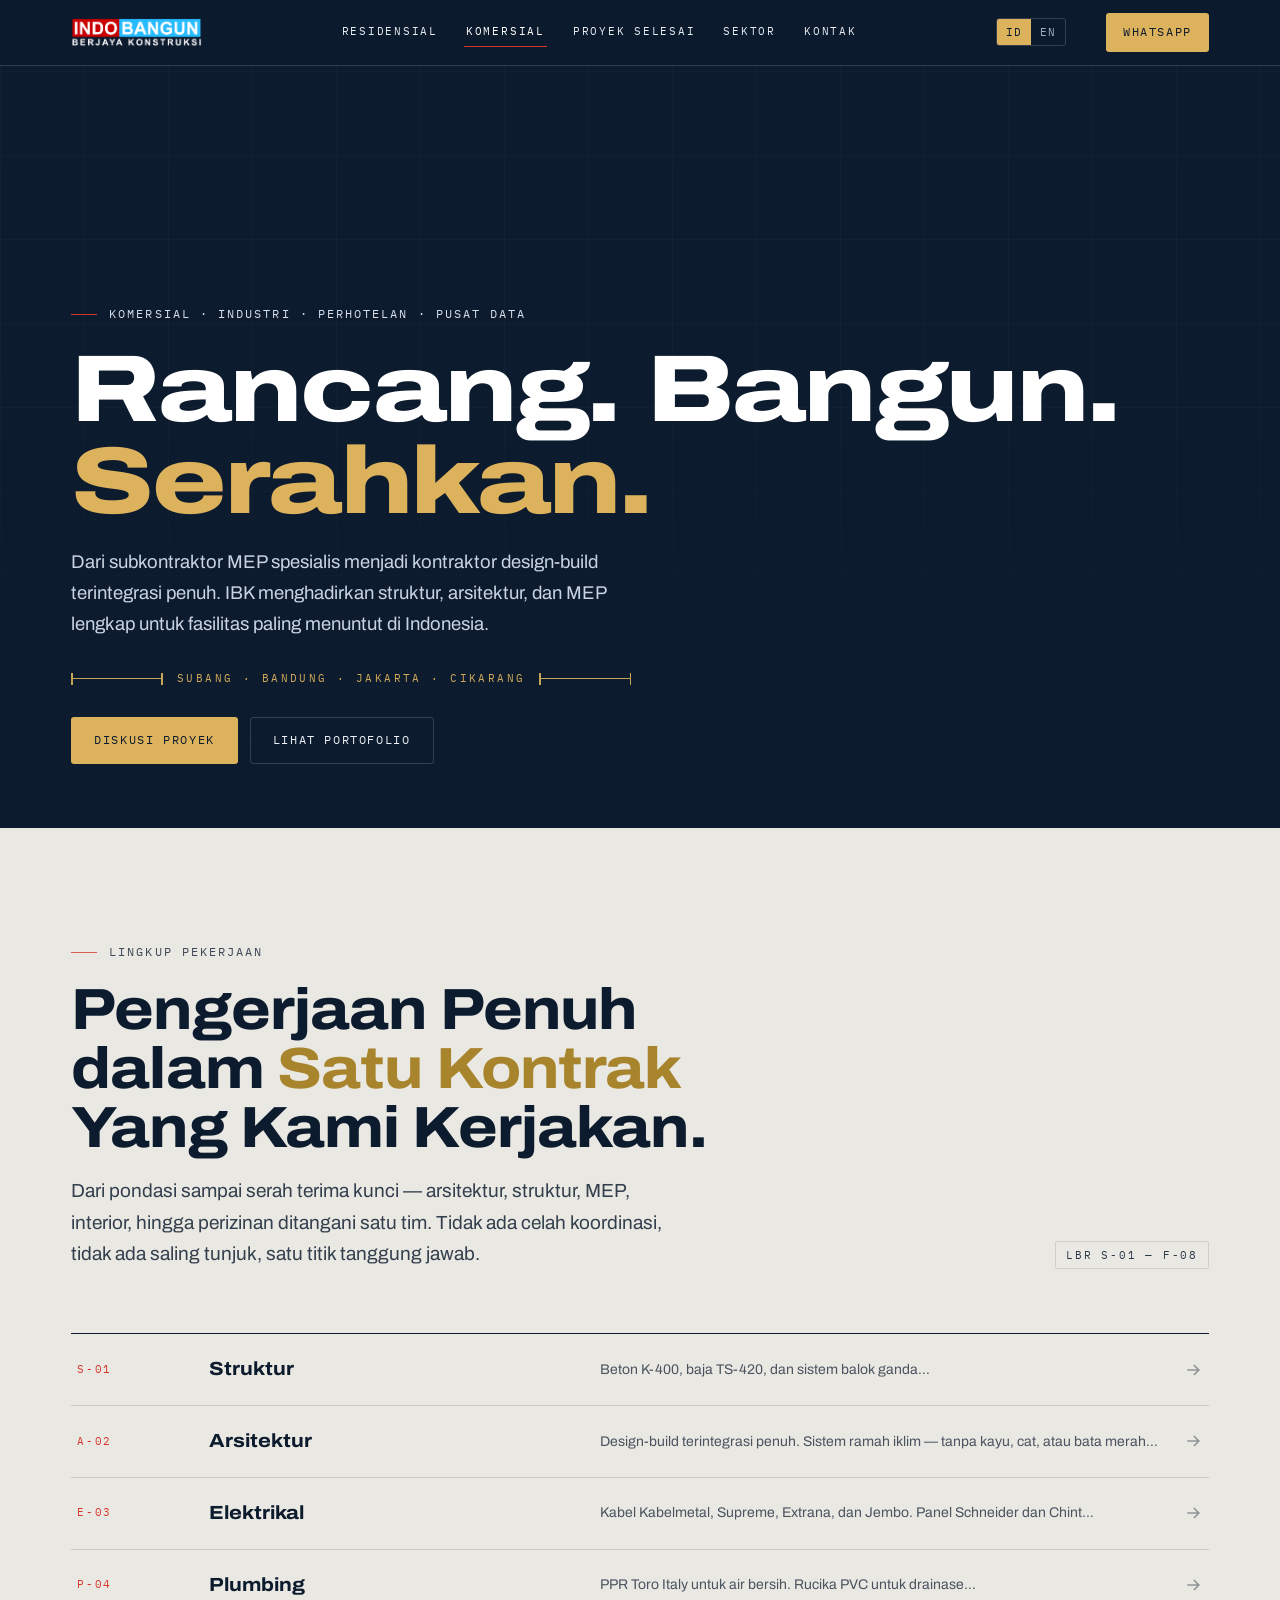
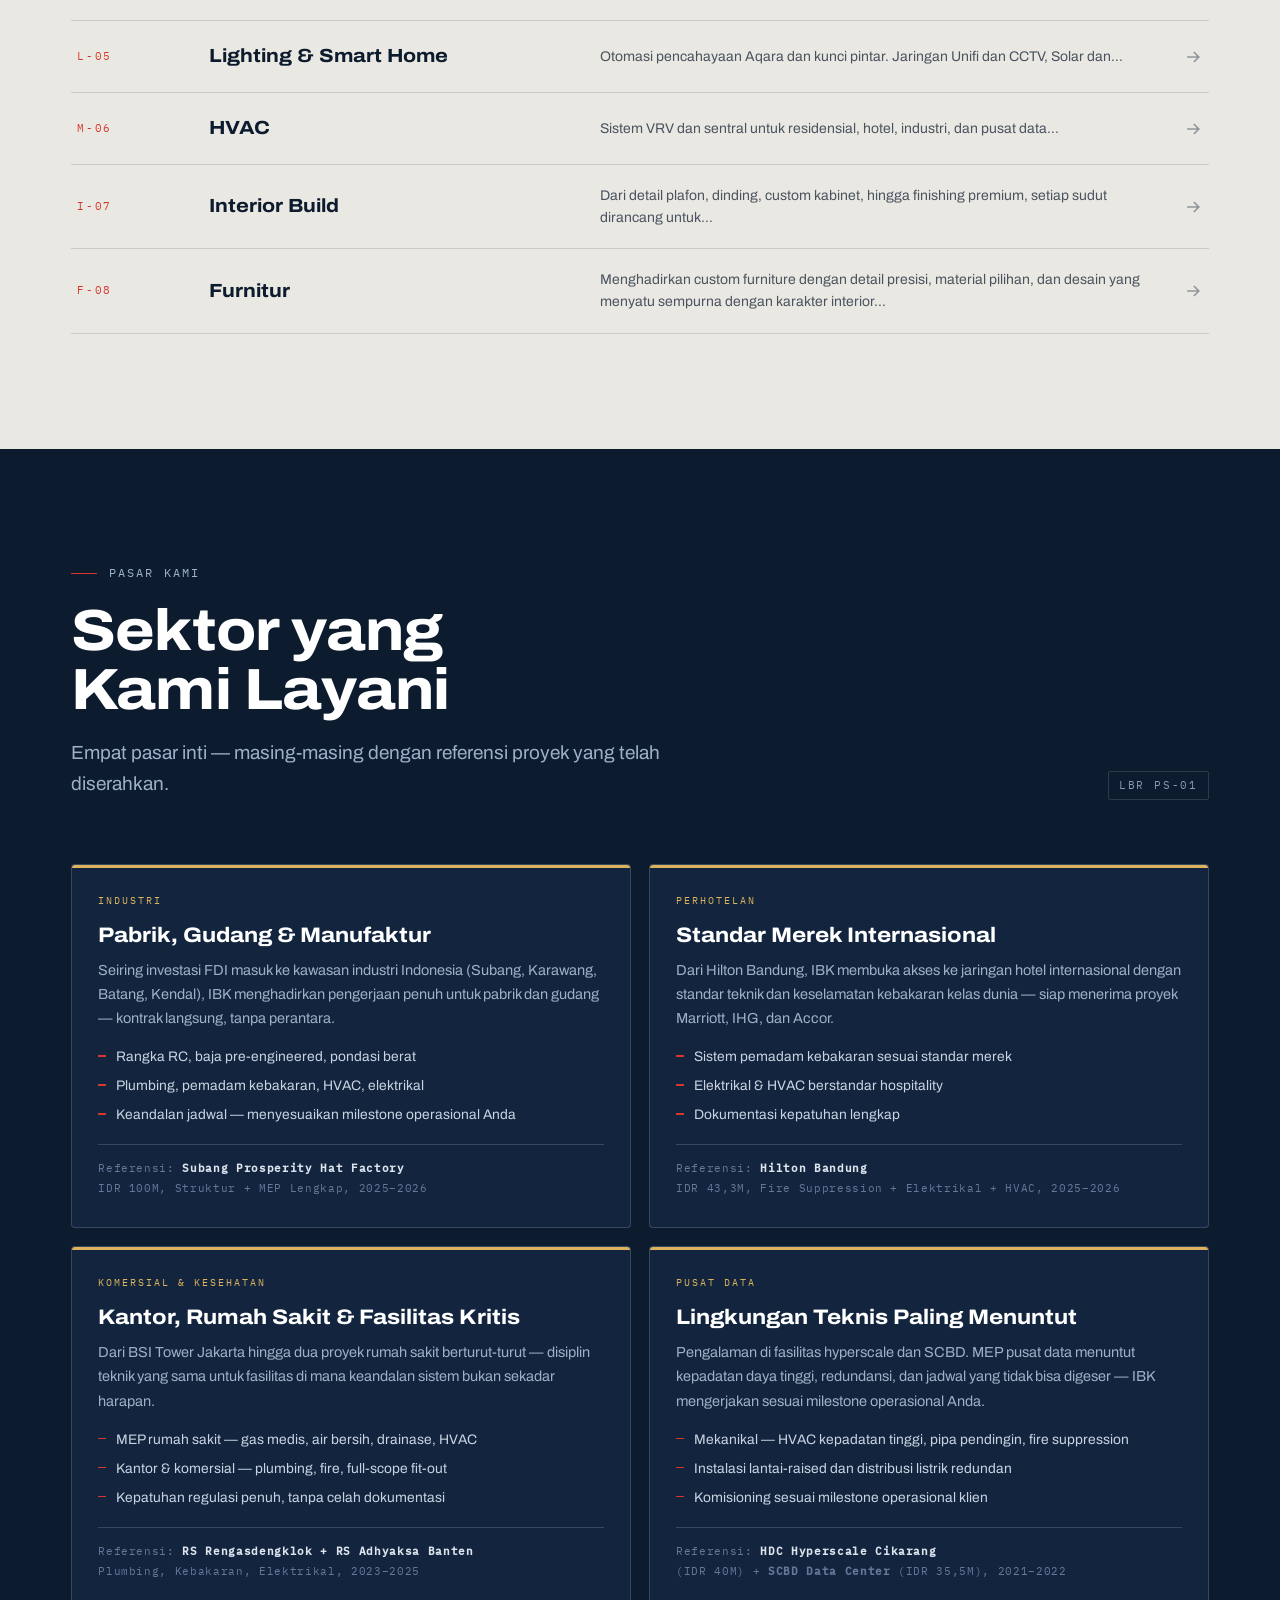
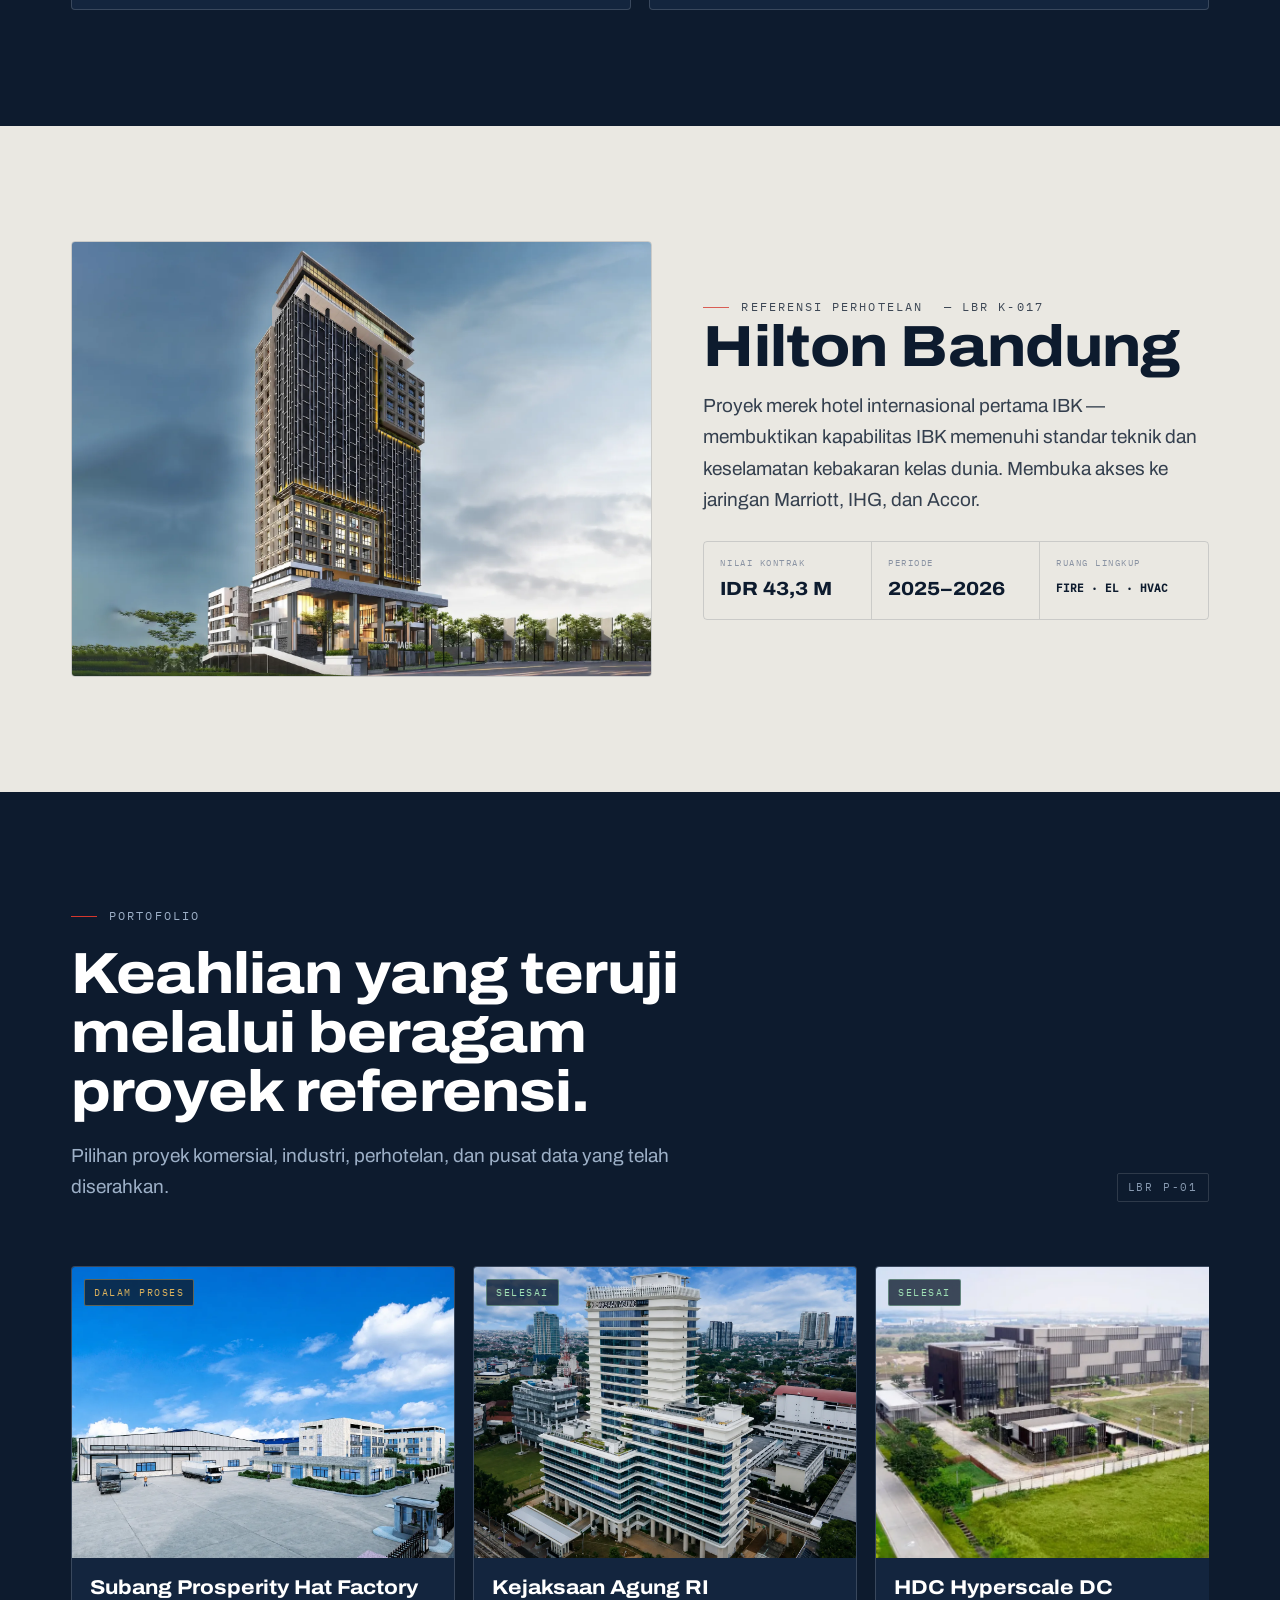
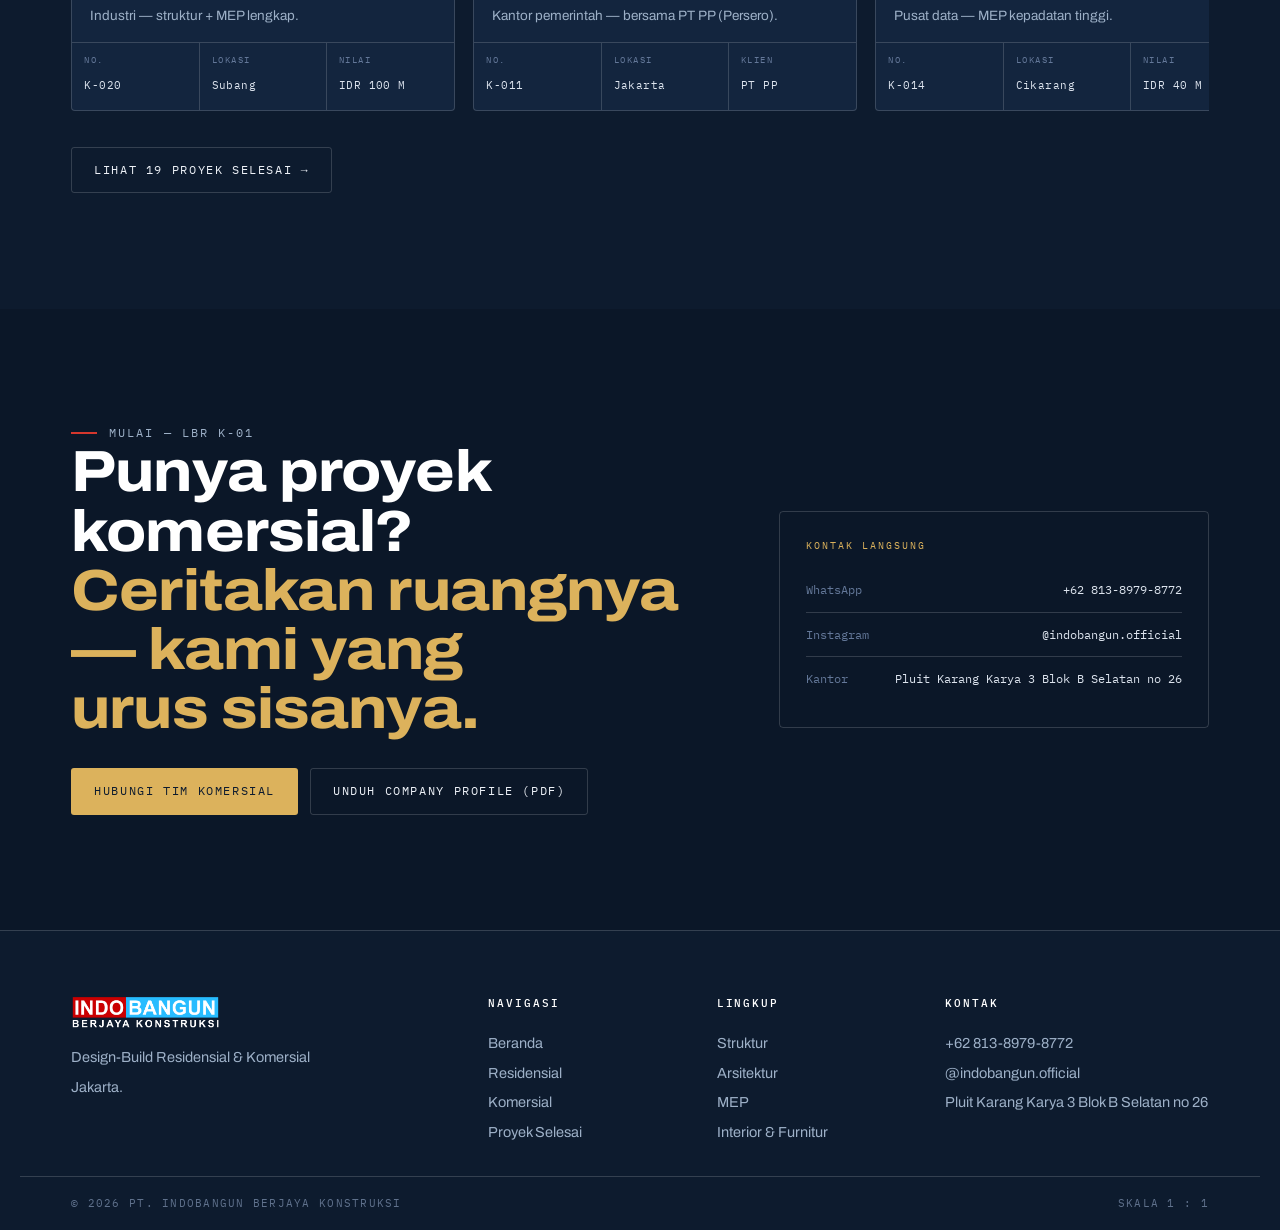
==== commit b66fe2c4: "Update site-wide contact details: new WhatsApp number, Instagram, office address - WhatsApp/phone: +" ====
--- a/commercial.html
+++ b/commercial.html
@@ -42,6 +42,8 @@
 .cta-side .row{display:flex;justify-content:space-between;gap:10px;padding:12px 0;border-bottom:1px solid var(--line-inv);font-family:var(--font-m);font-size:12px;color:#DDE4EE}
 .cta-side .row span{color:#647899}
 .cta-side .row:last-child{border-bottom:0}
+.cta-side .row a{color:inherit;text-decoration:none;transition:color .2s ease}
+.cta-side .row a:hover{color:var(--brass-bright)}
 @media (max-width:900px){.seks{grid-template-columns:1fr}.cta-grid{grid-template-columns:1fr}}
 </style>
 </head>
@@ -61,7 +63,7 @@
       <button type="button" data-lang="id" class="on">ID</button>
       <button type="button" data-lang="en">EN</button>
     </div>
-    <a class="p-btn brass" href="https://wa.me/6282110952505" style="margin-left:14px">WhatsApp</a>
+    <a class="p-btn brass" href="https://wa.me/6281389798772" style="margin-left:14px">WhatsApp</a>
     <button class="p-burger" aria-expanded="false" aria-controls="pmenu">MENU</button>
   </div>
 </header>
@@ -85,7 +87,7 @@
     <p class="p-hero-sub" data-i18n="heroDesc"></p>
     <div class="p-dim" aria-hidden="true"><span class="rule"></span><span class="lbl">Subang · Bandung · Jakarta · Cikarang</span><span class="rule"></span></div>
     <div class="p-hero-cta">
-      <a class="p-btn brass" href="https://wa.me/6282110952505" data-i18n="heroBtn2">Diskusi Proyek</a>
+      <a class="p-btn brass" href="https://wa.me/6281389798772" data-i18n="heroBtn2">Diskusi Proyek</a>
       <a class="p-btn ghost" href="#portfolio" data-i18n="heroBtn1">Lihat Portofolio</a>
     </div>
   </div>
@@ -218,15 +220,15 @@
         <p class="p-eyebrow" data-i18n="pCtaEyebrow">Mulai — LBR K-01</p>
         <h2 class="p-h2"><span data-i18n="ctaTitle1">Punya proyek komersial?</span> <em style="font-style:normal;color:var(--brass-bright)" data-i18n="ctaTitle2">Ceritakan ruangnya — kami yang urus sisanya.</em></h2>
         <div class="cta-actions">
-          <a class="p-btn brass" href="https://wa.me/6282110952505" data-i18n="ctaBtn">Hubungi Tim Komersial</a>
+          <a class="p-btn brass" href="https://wa.me/6281389798772" data-i18n="ctaBtn">Hubungi Tim Komersial</a>
           <a class="p-btn ghost" href="IBK_Company_Profile_2026.pdf" download data-i18n="pCtaPdf">Unduh Company Profile (PDF)</a>
         </div>
       </div>
       <aside class="cta-side rev">
         <span class="k" data-i18n="pCtaSideK">Kontak Langsung</span>
-        <div class="row"><span>WhatsApp</span>+62 821 1095 2505</div>
-        <div class="row"><span>Email</span>dixon@ibkkonstruksi.com</div>
-        <div class="row"><span data-i18n="pCtaKantor">Kantor</span>Pluit, Jakarta Utara</div>
+        <div class="row"><span>WhatsApp</span>+62 813-8979-8772</div>
+        <div class="row"><span>Instagram</span><a href="https://www.instagram.com/indobangun.official/" target="_blank" rel="noopener">@indobangun.official</a></div>
+        <div class="row"><span data-i18n="pCtaKantor">Kantor</span>Pluit Karang Karya 3 Blok B Selatan no 26</div>
       </aside>
     </div>
   </div>
@@ -254,13 +256,13 @@
     </div>
     <div>
       <h4 data-i18n="pFootKontak">Kontak</h4>
-      <p>+62 821 1095 2505<br/>dixon@ibkkonstruksi.com<br/><span data-i18n="pFootAlamat">Pluit, Jakarta Utara · Kantor 6 Lantai</span></p>
+      <p>+62 813-8979-8772<br/><a href="https://www.instagram.com/indobangun.official/" target="_blank" rel="noopener" style="display:inline">@indobangun.official</a><br/><span data-i18n="pFootAlamat">Pluit Karang Karya 3 Blok B Selatan no 26</span></p>
     </div>
   </div>
   <div class="p-legal"><span data-i18n="pFootLegal">© 2026 PT. Indobangun Berjaya Konstruksi</span><span>Skala 1 : 1</span></div>
 </footer>
 
-<div class="p-wa-bar"><a class="p-btn" href="https://wa.me/6282110952505" data-i18n="pWaBar">Diskusi Proyek via WhatsApp</a></div>
+<div class="p-wa-bar"><a class="p-btn" href="https://wa.me/6281389798772" data-i18n="pWaBar">Diskusi Proyek via WhatsApp</a></div>
 
 <script>
 const I18N = {
@@ -468,7 +470,7 @@
   pCtaSideK:"Kontak Langsung", pCtaKantor:"Kantor",
   pFootNav:"Navigasi", pFootHome:"Beranda", pFootScope:"Lingkup",
   pFootInterior:"Interior & Furnitur", pFootKontak:"Kontak",
-  pFootAlamat:"Pluit, Jakarta Utara · Kantor 6 Lantai",
+  pFootAlamat:"Pluit Karang Karya 3 Blok B Selatan no 26",
   pFootLegal:"© 2026 PT. Indobangun Berjaya Konstruksi",
   pWaBar:"Diskusi Proyek via WhatsApp"
 });
@@ -485,7 +487,7 @@
   pCtaSideK:"Direct Contact", pCtaKantor:"Office",
   pFootNav:"Navigation", pFootHome:"Home", pFootScope:"Scope",
   pFootInterior:"Interior & Furniture", pFootKontak:"Contact",
-  pFootAlamat:"Pluit, North Jakarta · 6-Storey Office",
+  pFootAlamat:"Pluit Karang Karya 3 Blok B Selatan no 26",
   pFootLegal:"© 2026 PT. Indobangun Berjaya Konstruksi",
   pWaBar:"Discuss a Project on WhatsApp"
 });
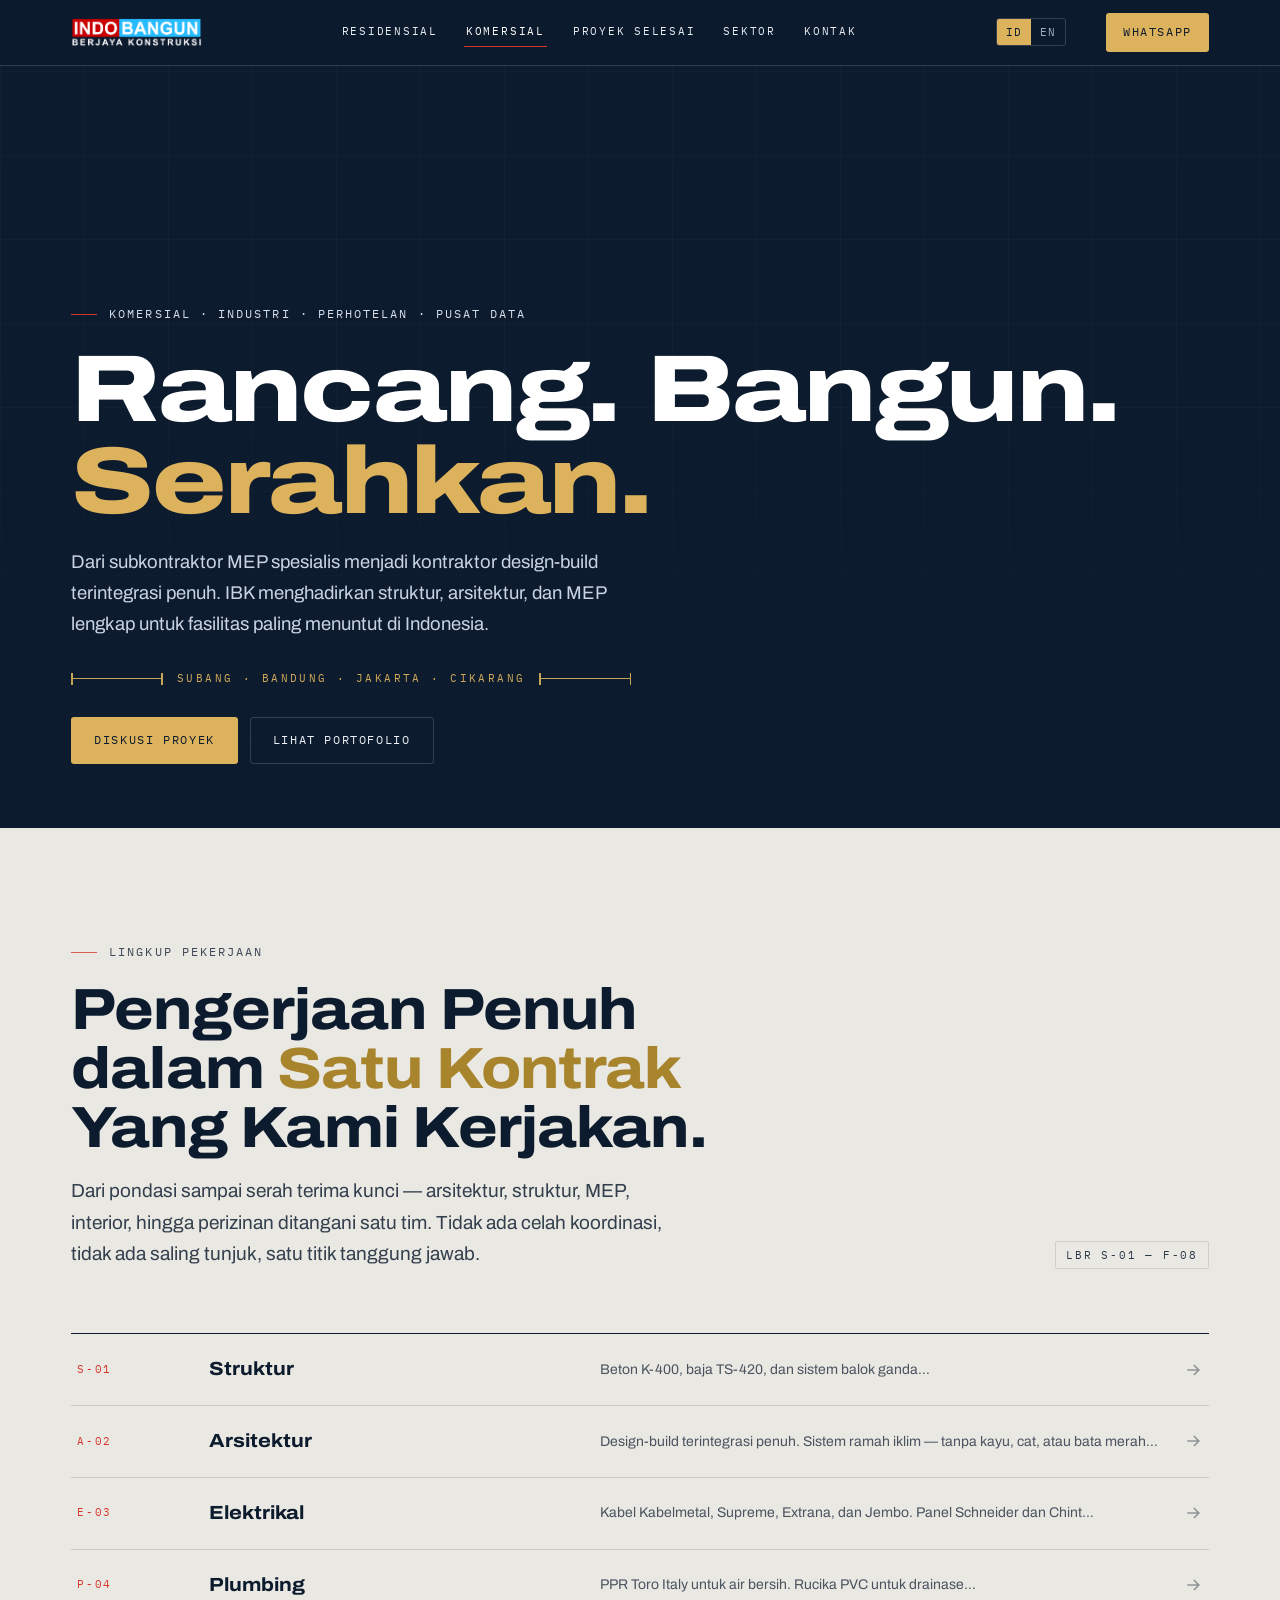
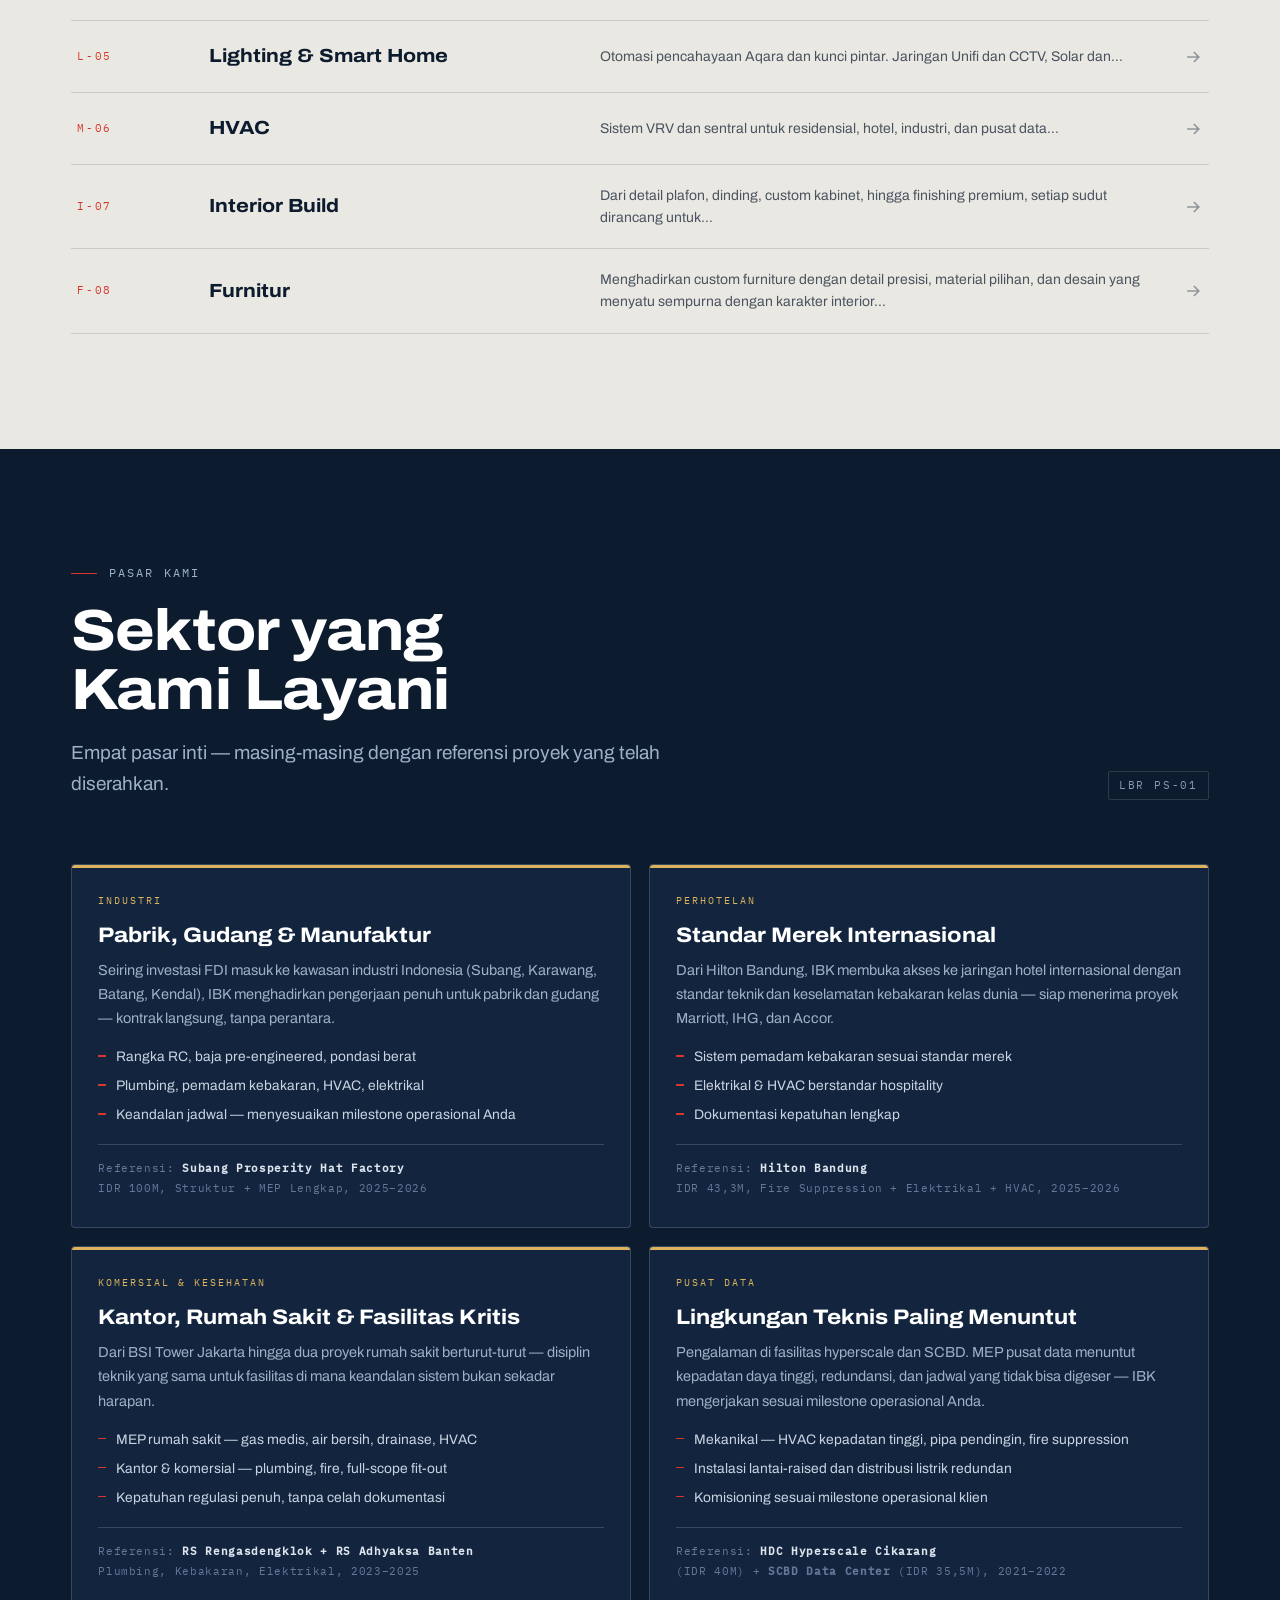
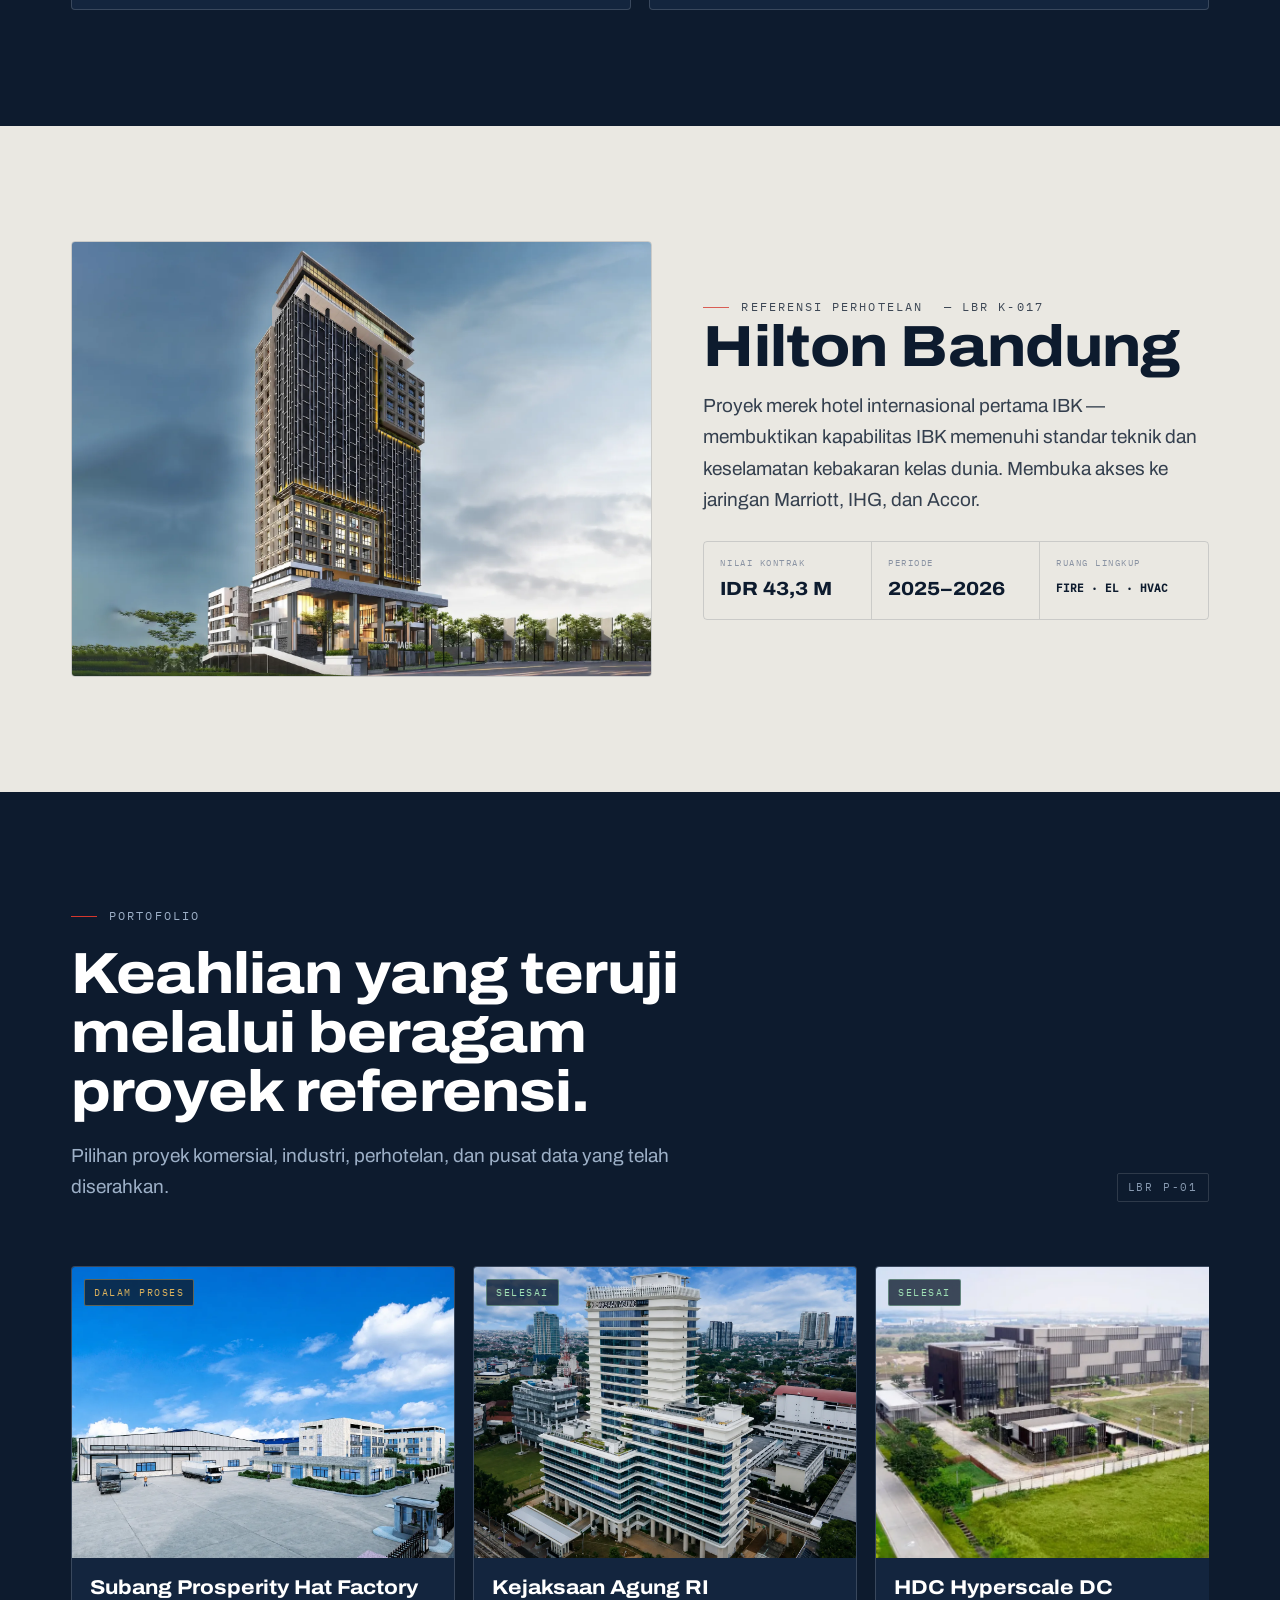
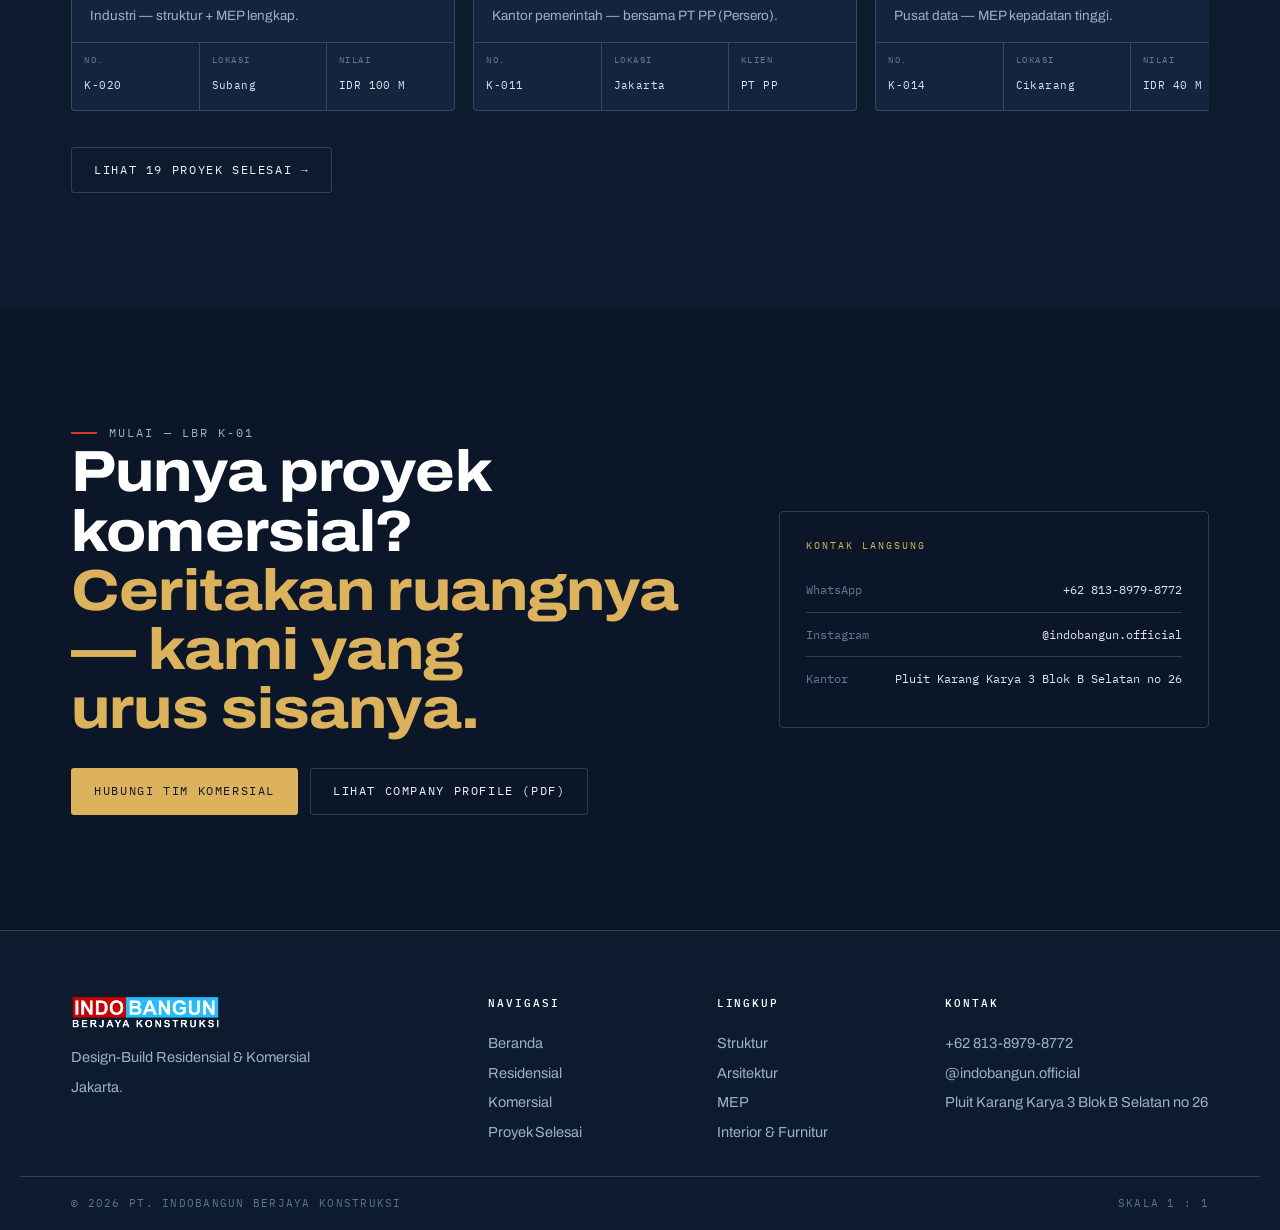
==== commit cbd6cdb3: "Swap in new 2026 company profile PDF; open it in a new tab instead of downloading - Replace IBK_Comp" ====
--- a/commercial.html
+++ b/commercial.html
@@ -221,7 +221,7 @@
         <h2 class="p-h2"><span data-i18n="ctaTitle1">Punya proyek komersial?</span> <em style="font-style:normal;color:var(--brass-bright)" data-i18n="ctaTitle2">Ceritakan ruangnya — kami yang urus sisanya.</em></h2>
         <div class="cta-actions">
           <a class="p-btn brass" href="https://wa.me/6281389798772" data-i18n="ctaBtn">Hubungi Tim Komersial</a>
-          <a class="p-btn ghost" href="IBK_Company_Profile_2026.pdf" download data-i18n="pCtaPdf">Unduh Company Profile (PDF)</a>
+          <a class="p-btn ghost" href="IBK_Company_Profile_2026.pdf" target="_blank" rel="noopener" data-i18n="pCtaPdf">Lihat Company Profile (PDF)</a>
         </div>
       </div>
       <aside class="cta-side rev">
@@ -466,7 +466,7 @@
   pHdcSub:"Pusat data — MEP kepadatan tinggi.",
   pTbLok:"Lokasi", pTbNilai:"Nilai", pTbKlien:"Klien",
   pProjMore:"Lihat 19 proyek selesai →",
-  pCtaEyebrow:"Mulai — LBR K-01", pCtaPdf:"Unduh Company Profile (PDF)",
+  pCtaEyebrow:"Mulai — LBR K-01", pCtaPdf:"Lihat Company Profile (PDF)",
   pCtaSideK:"Kontak Langsung", pCtaKantor:"Kantor",
   pFootNav:"Navigasi", pFootHome:"Beranda", pFootScope:"Lingkup",
   pFootInterior:"Interior & Furnitur", pFootKontak:"Kontak",
@@ -483,7 +483,7 @@
   pHdcSub:"Data center — high-density MEP.",
   pTbLok:"Location", pTbNilai:"Value", pTbKlien:"Client",
   pProjMore:"See 19 completed projects →",
-  pCtaEyebrow:"Start — SHT K-01", pCtaPdf:"Download Company Profile (PDF)",
+  pCtaEyebrow:"Start — SHT K-01", pCtaPdf:"View Company Profile (PDF)",
   pCtaSideK:"Direct Contact", pCtaKantor:"Office",
   pFootNav:"Navigation", pFootHome:"Home", pFootScope:"Scope",
   pFootInterior:"Interior & Furniture", pFootKontak:"Contact",
